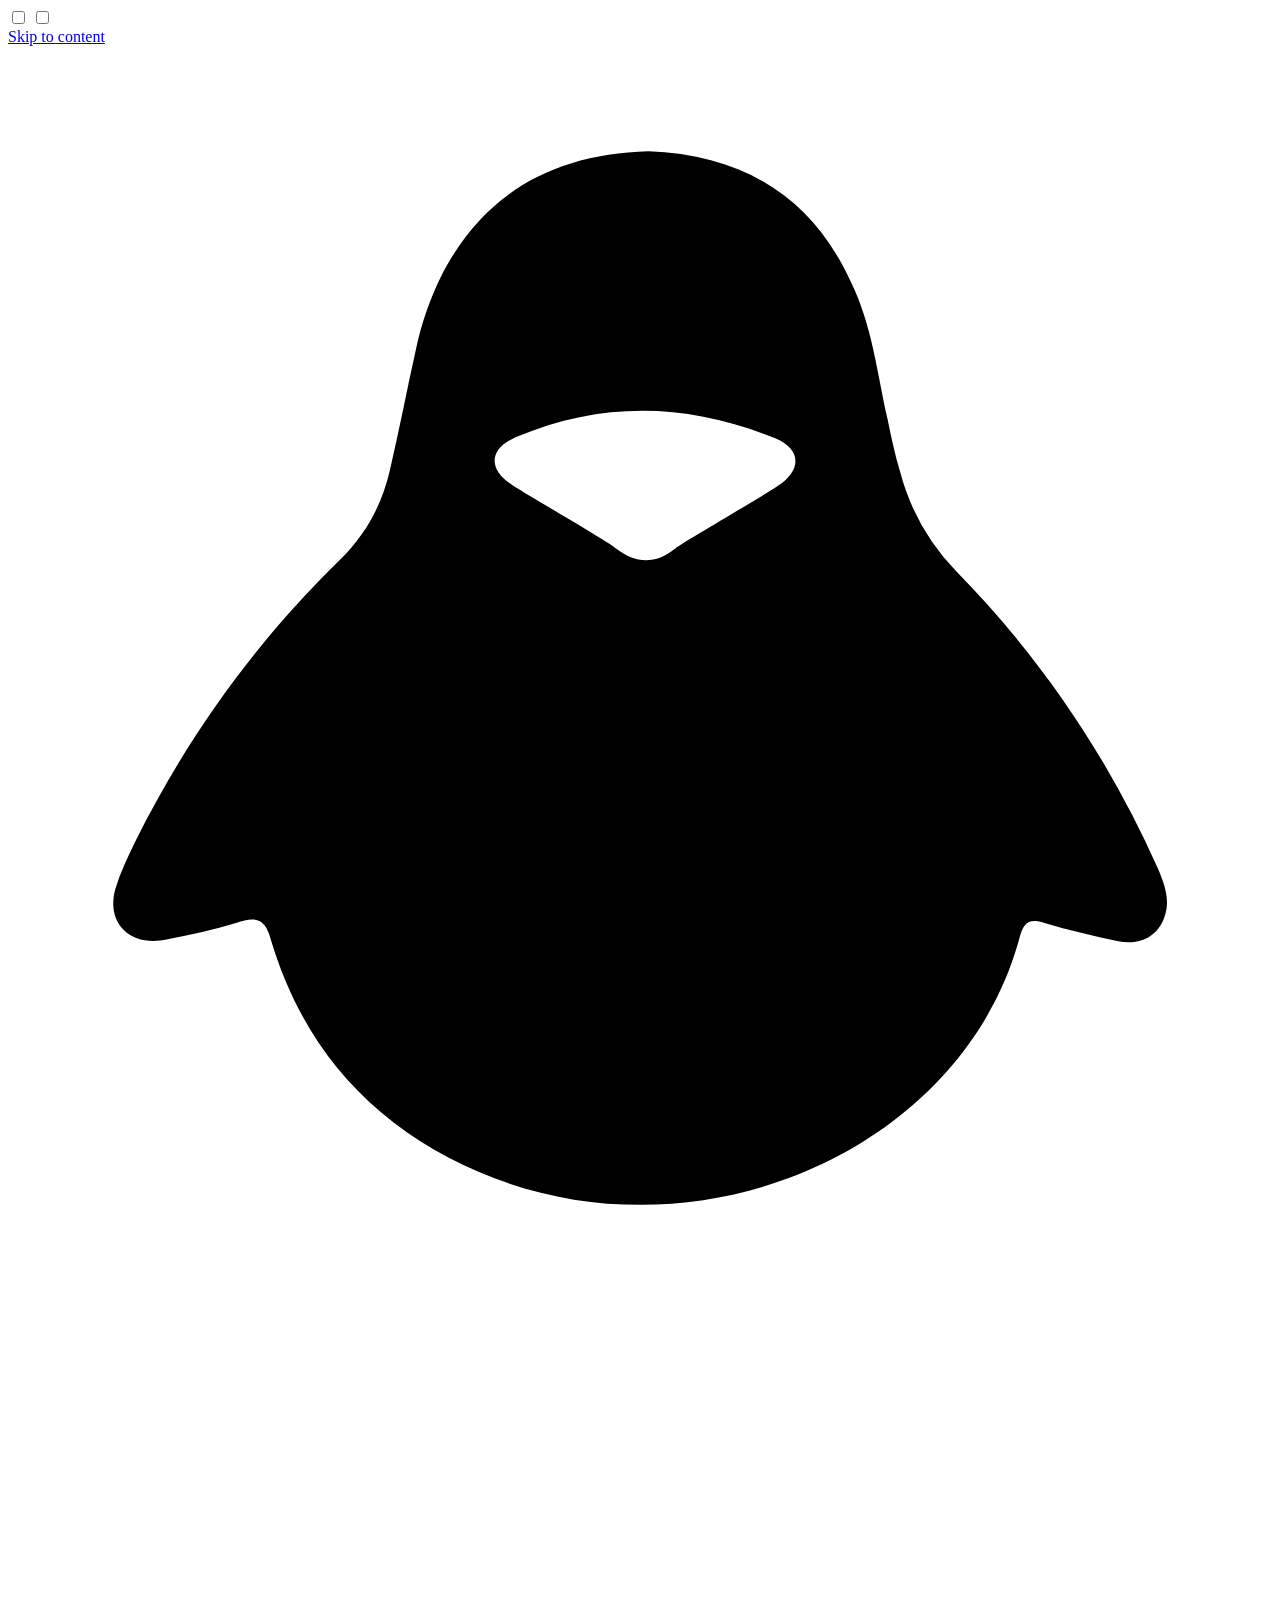
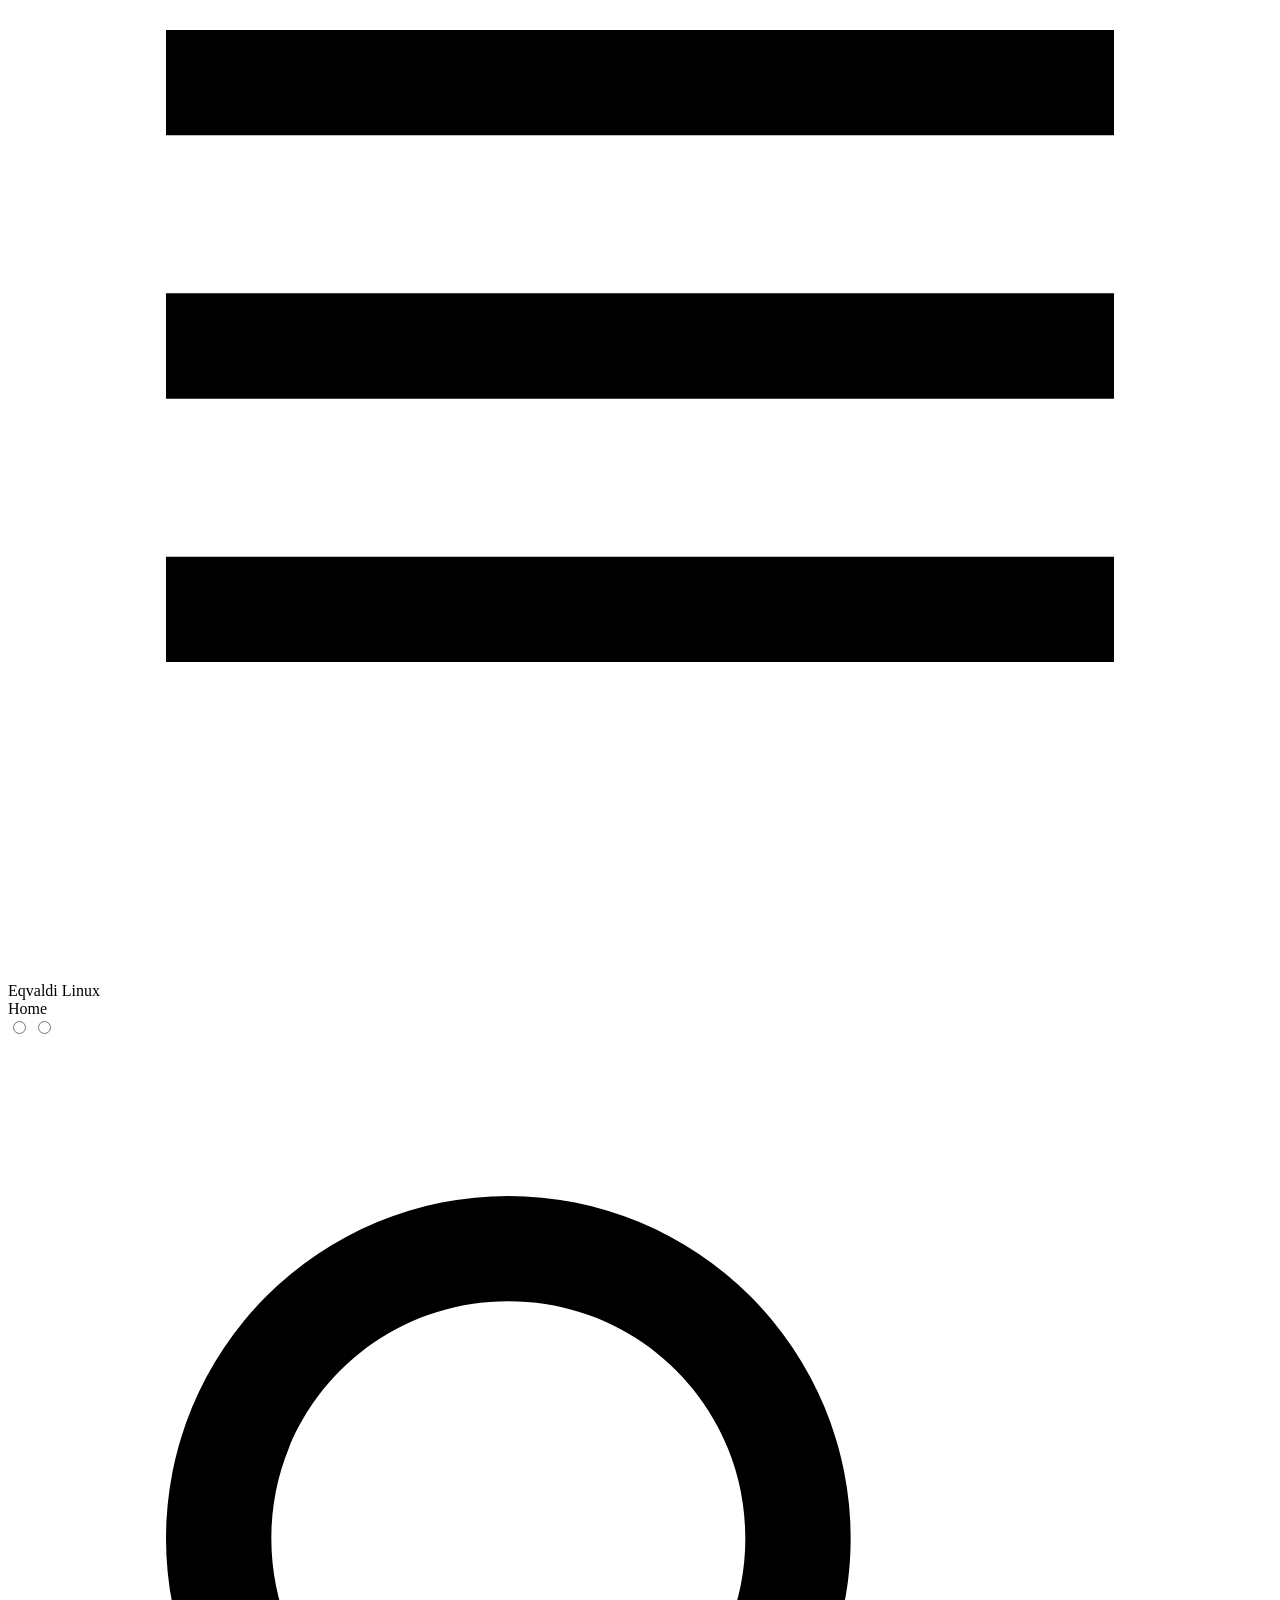
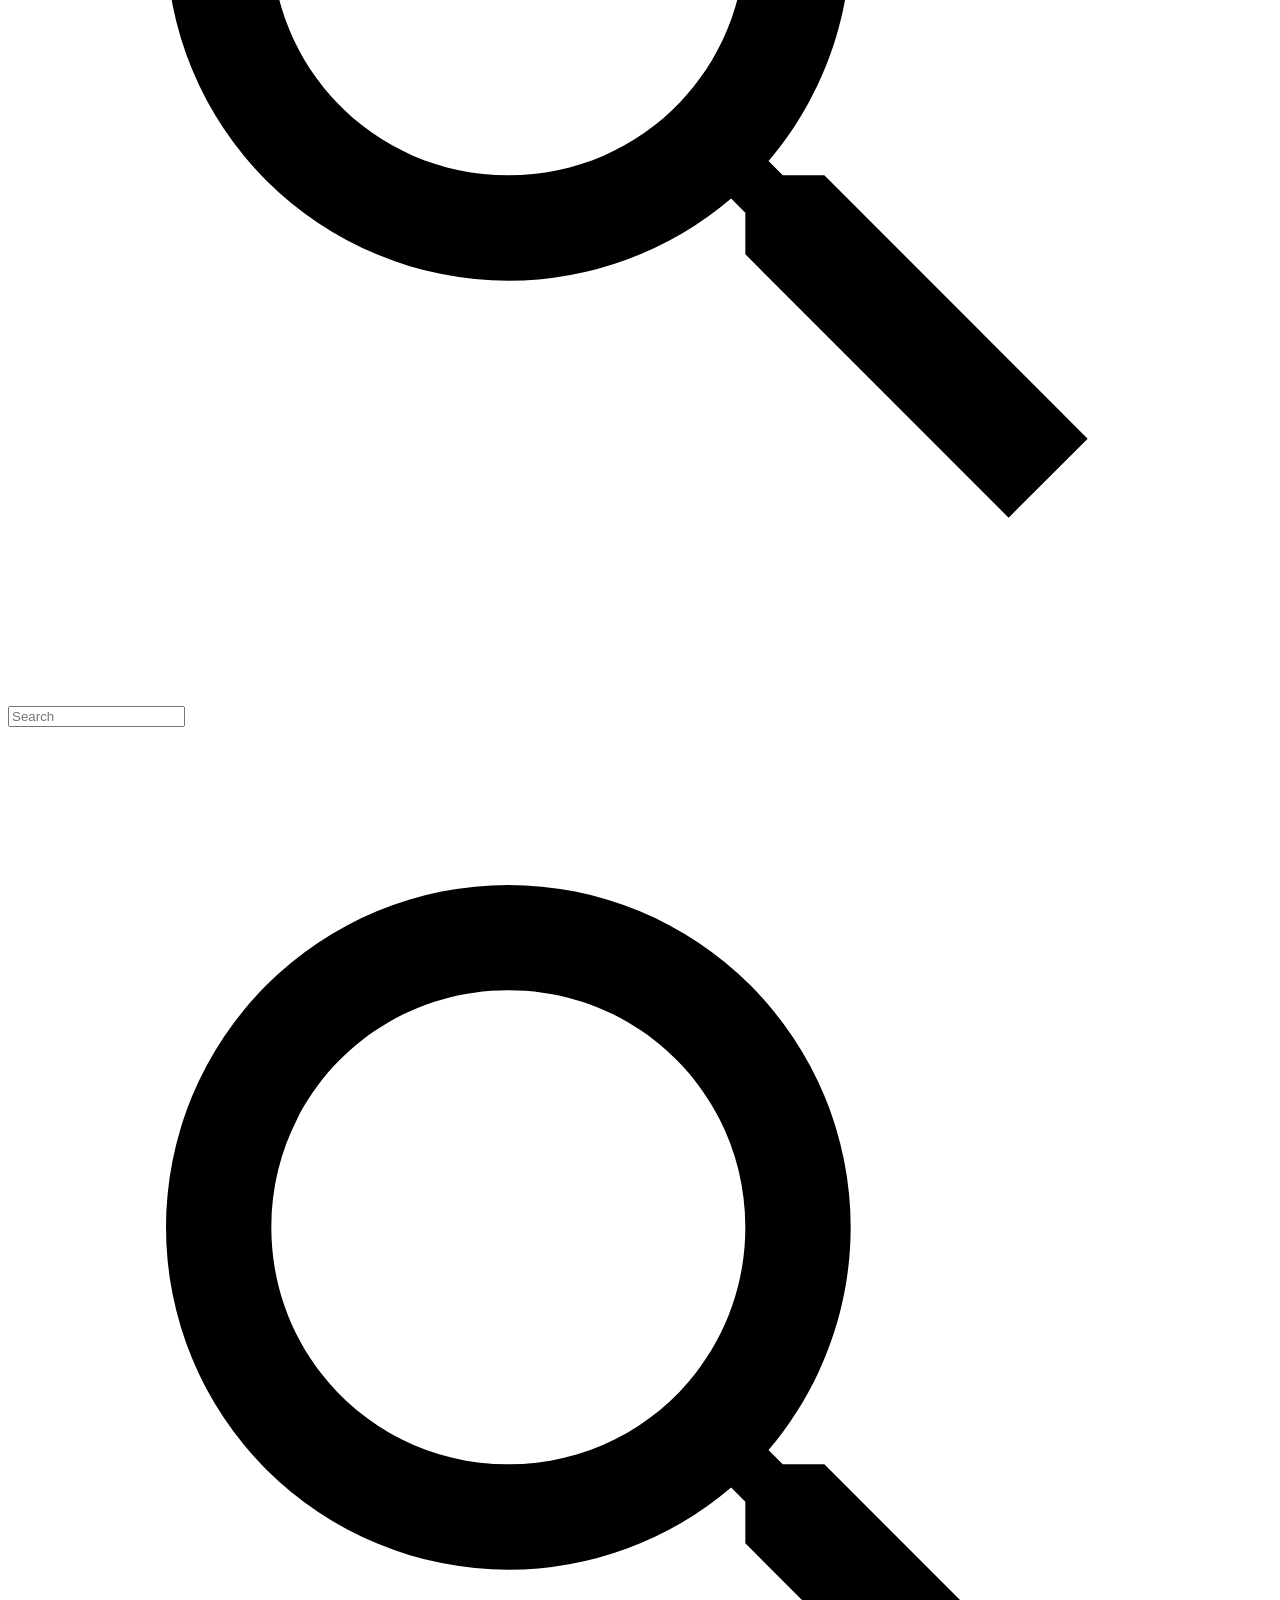
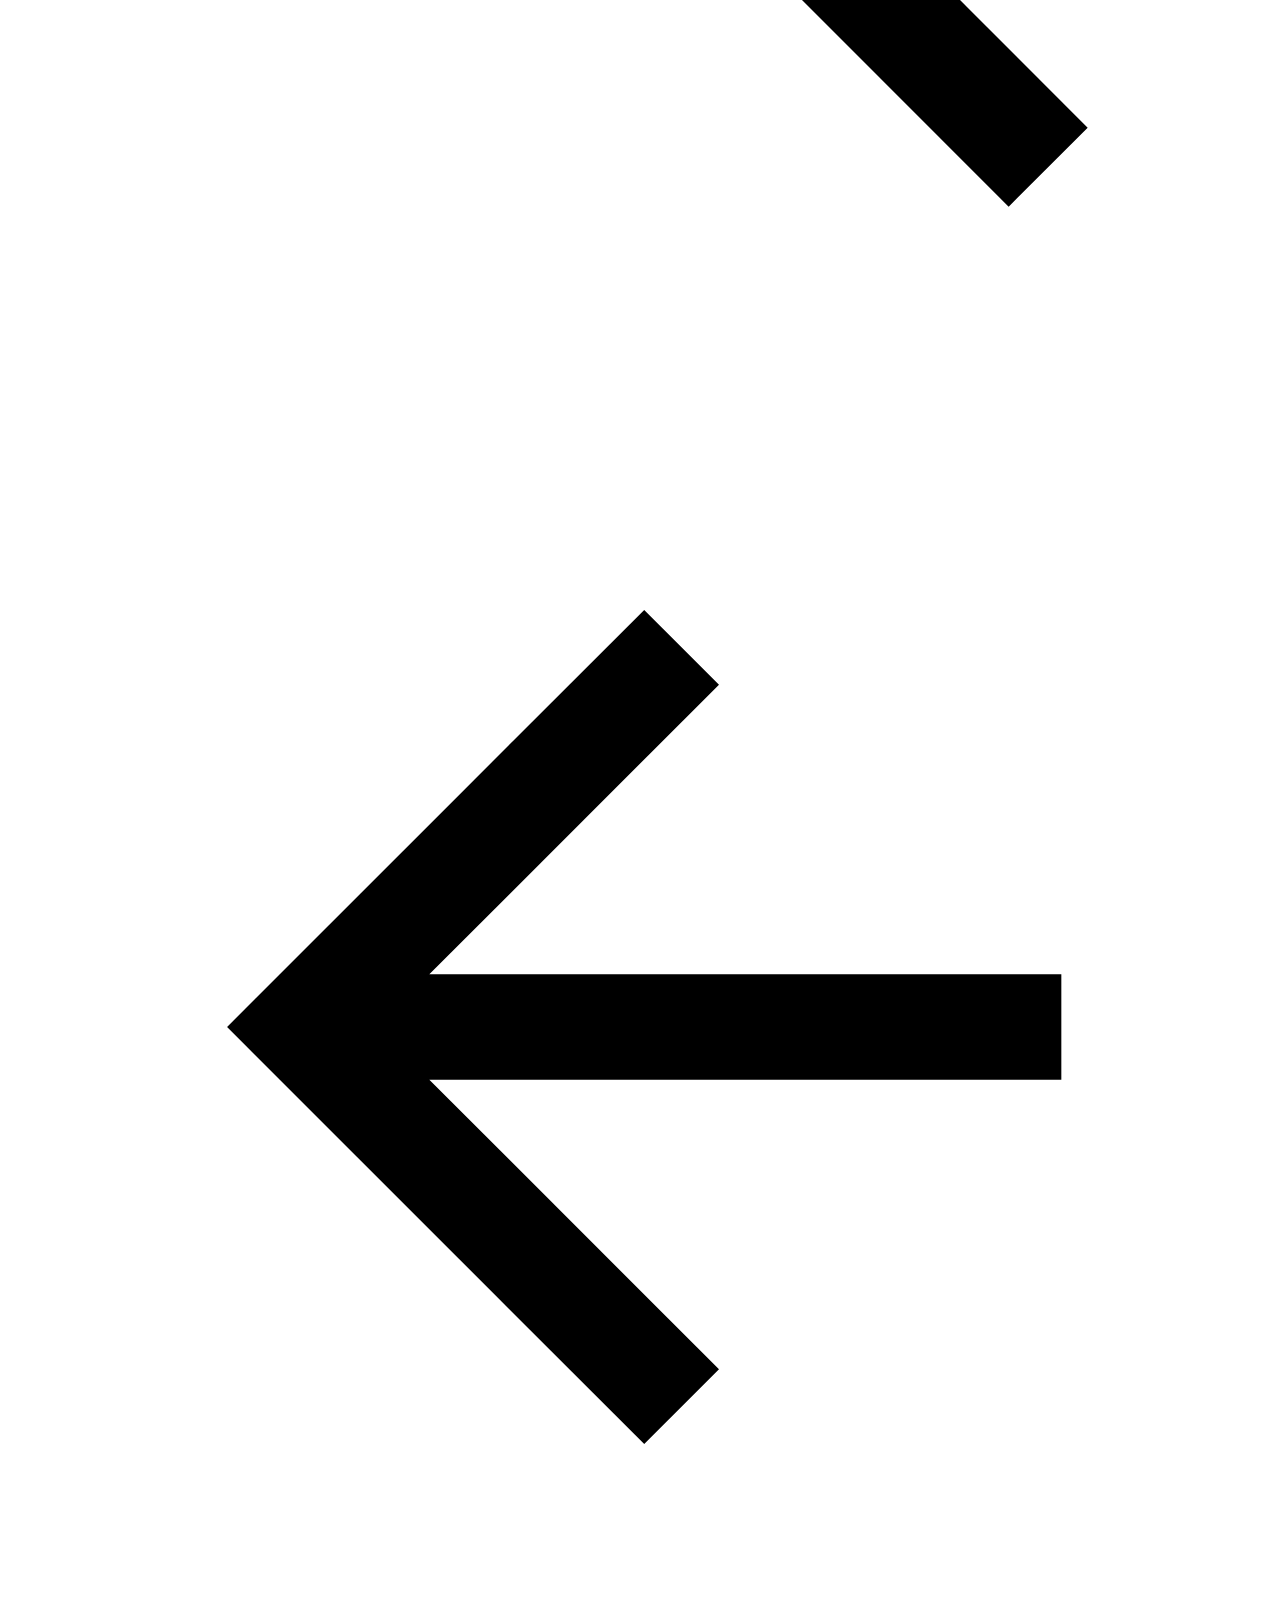
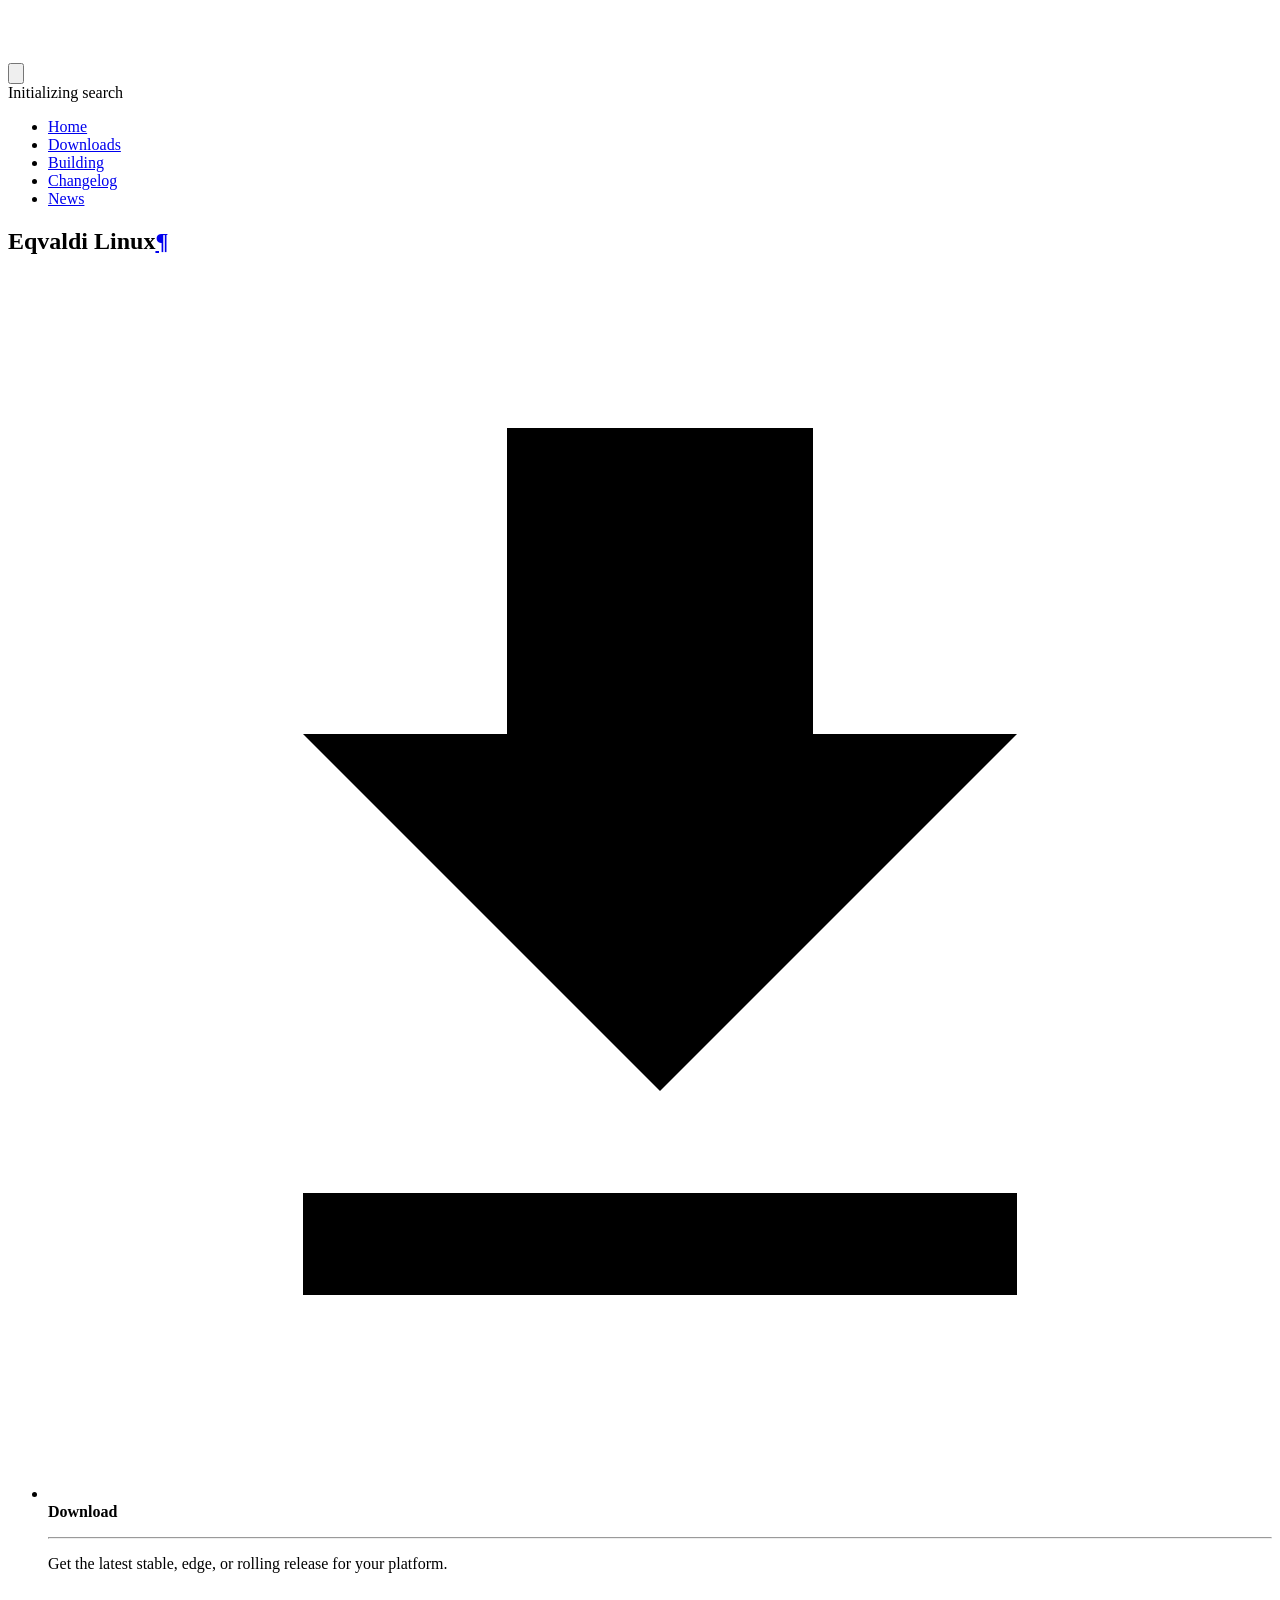
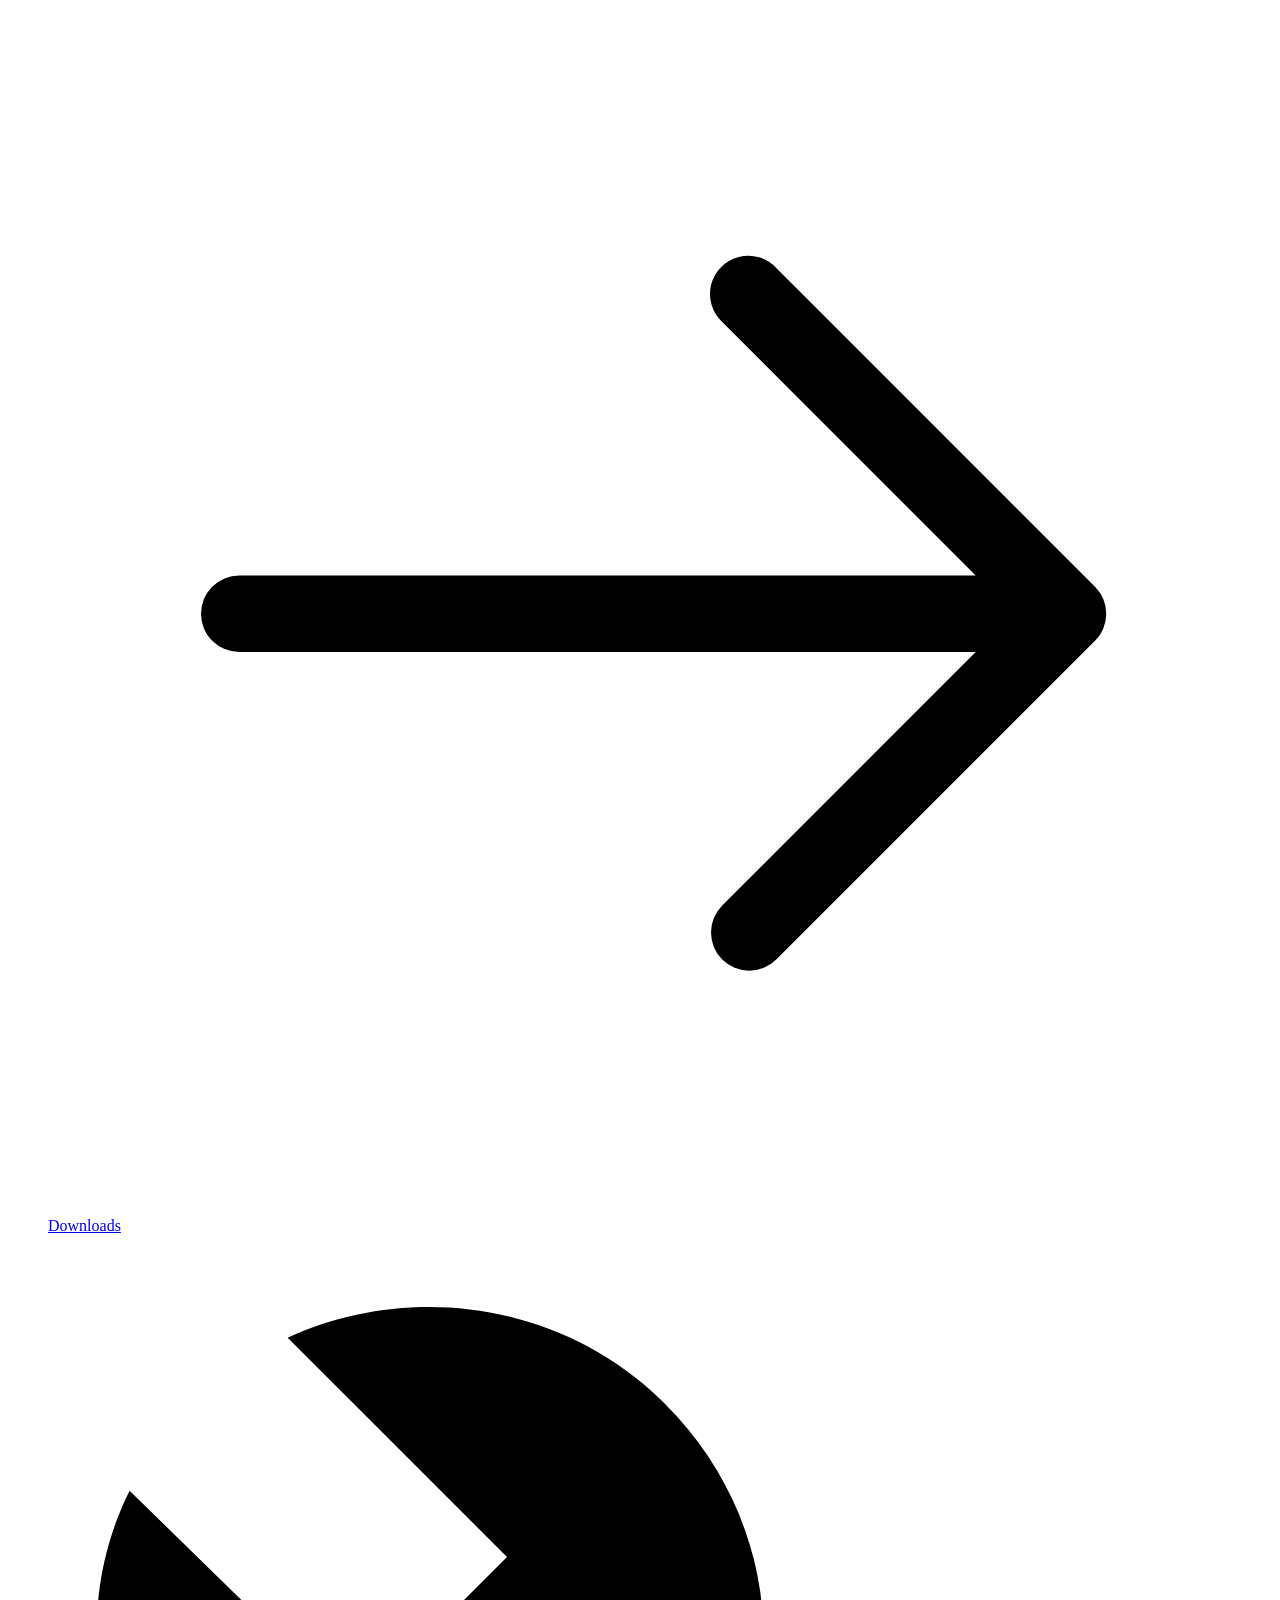
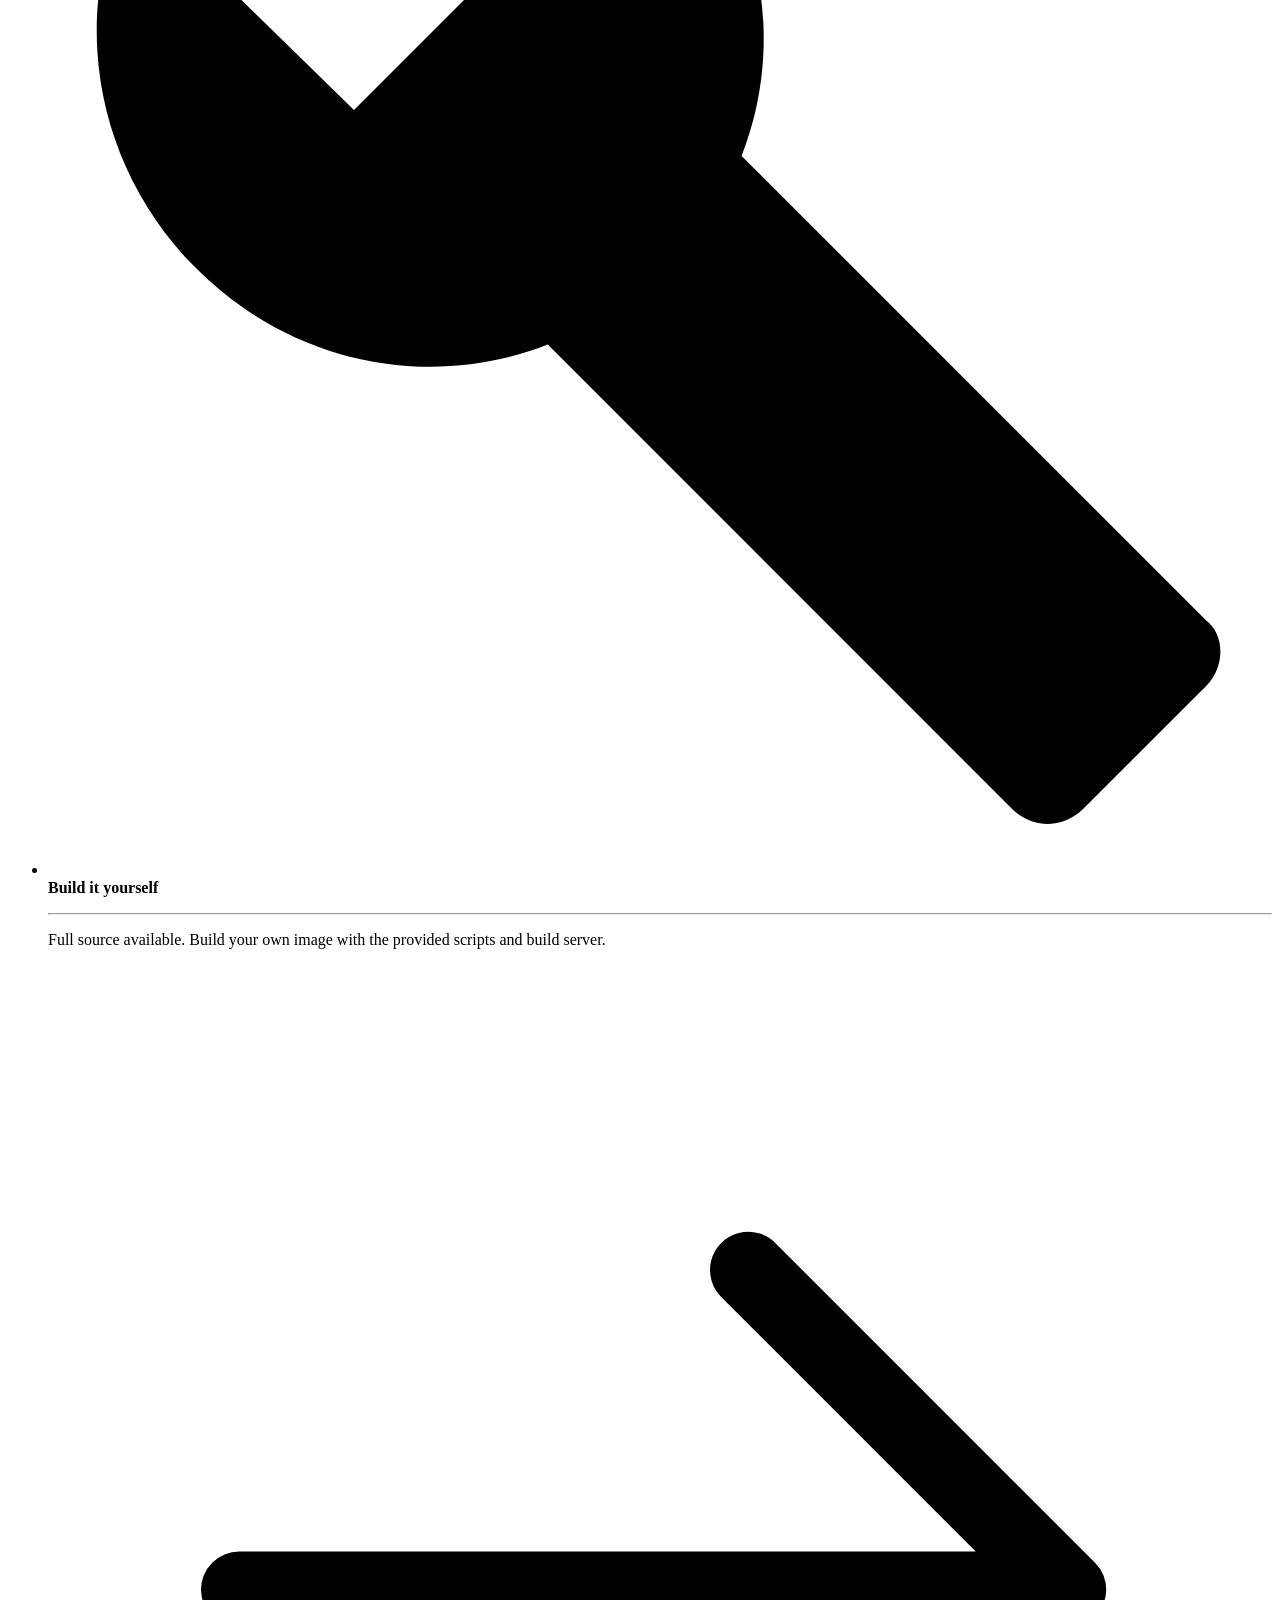
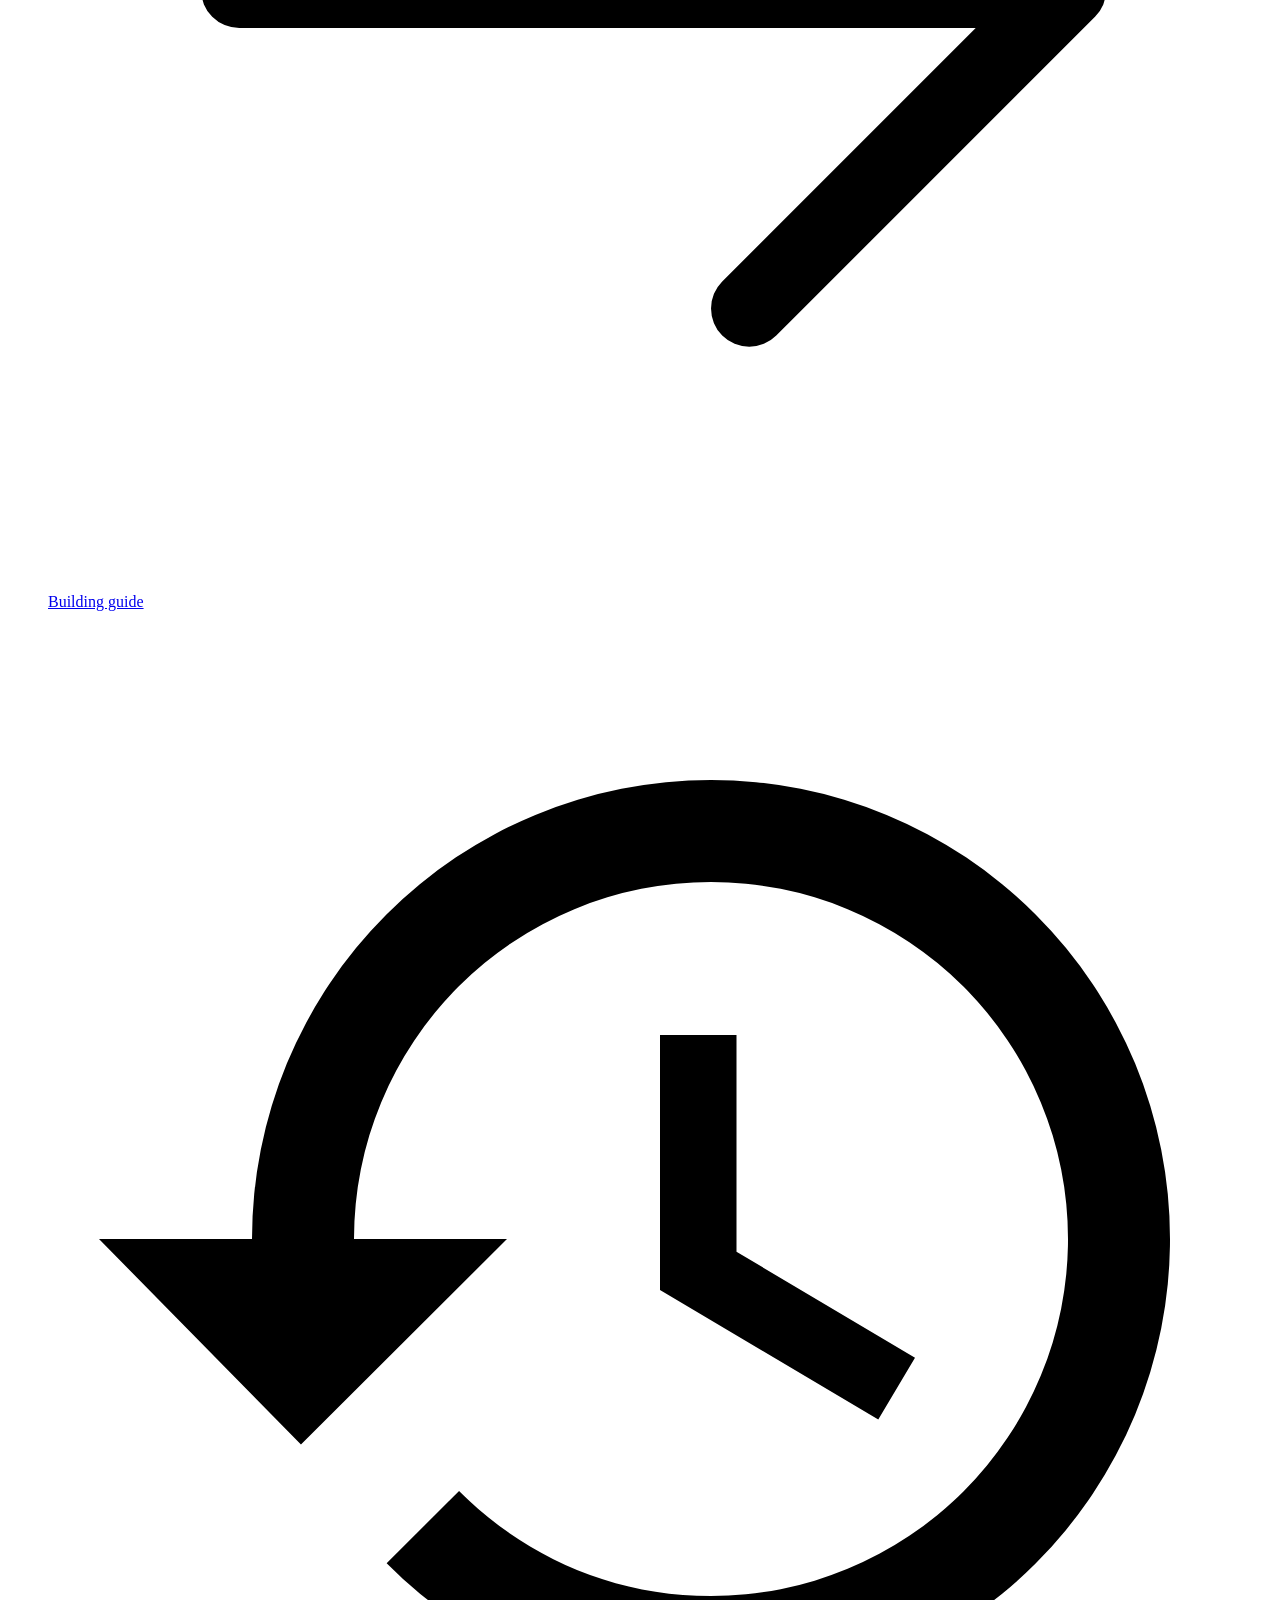
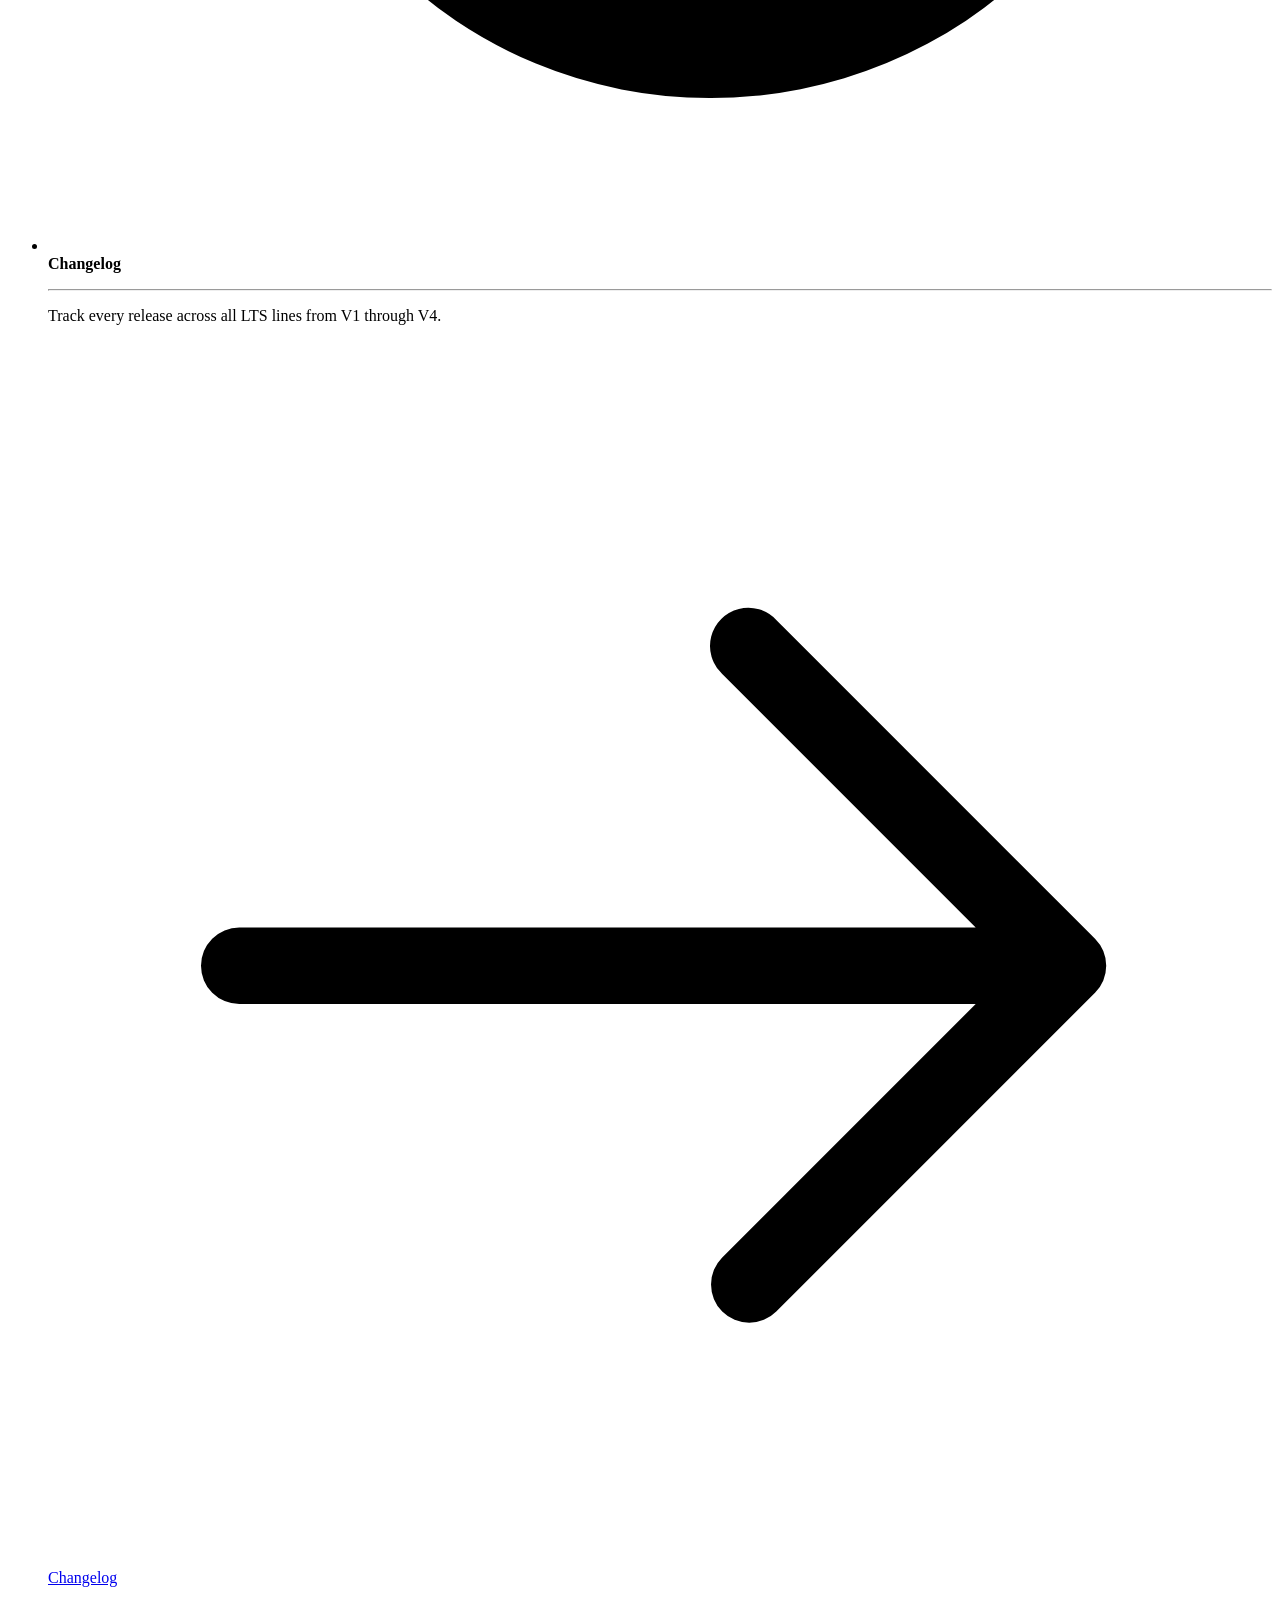
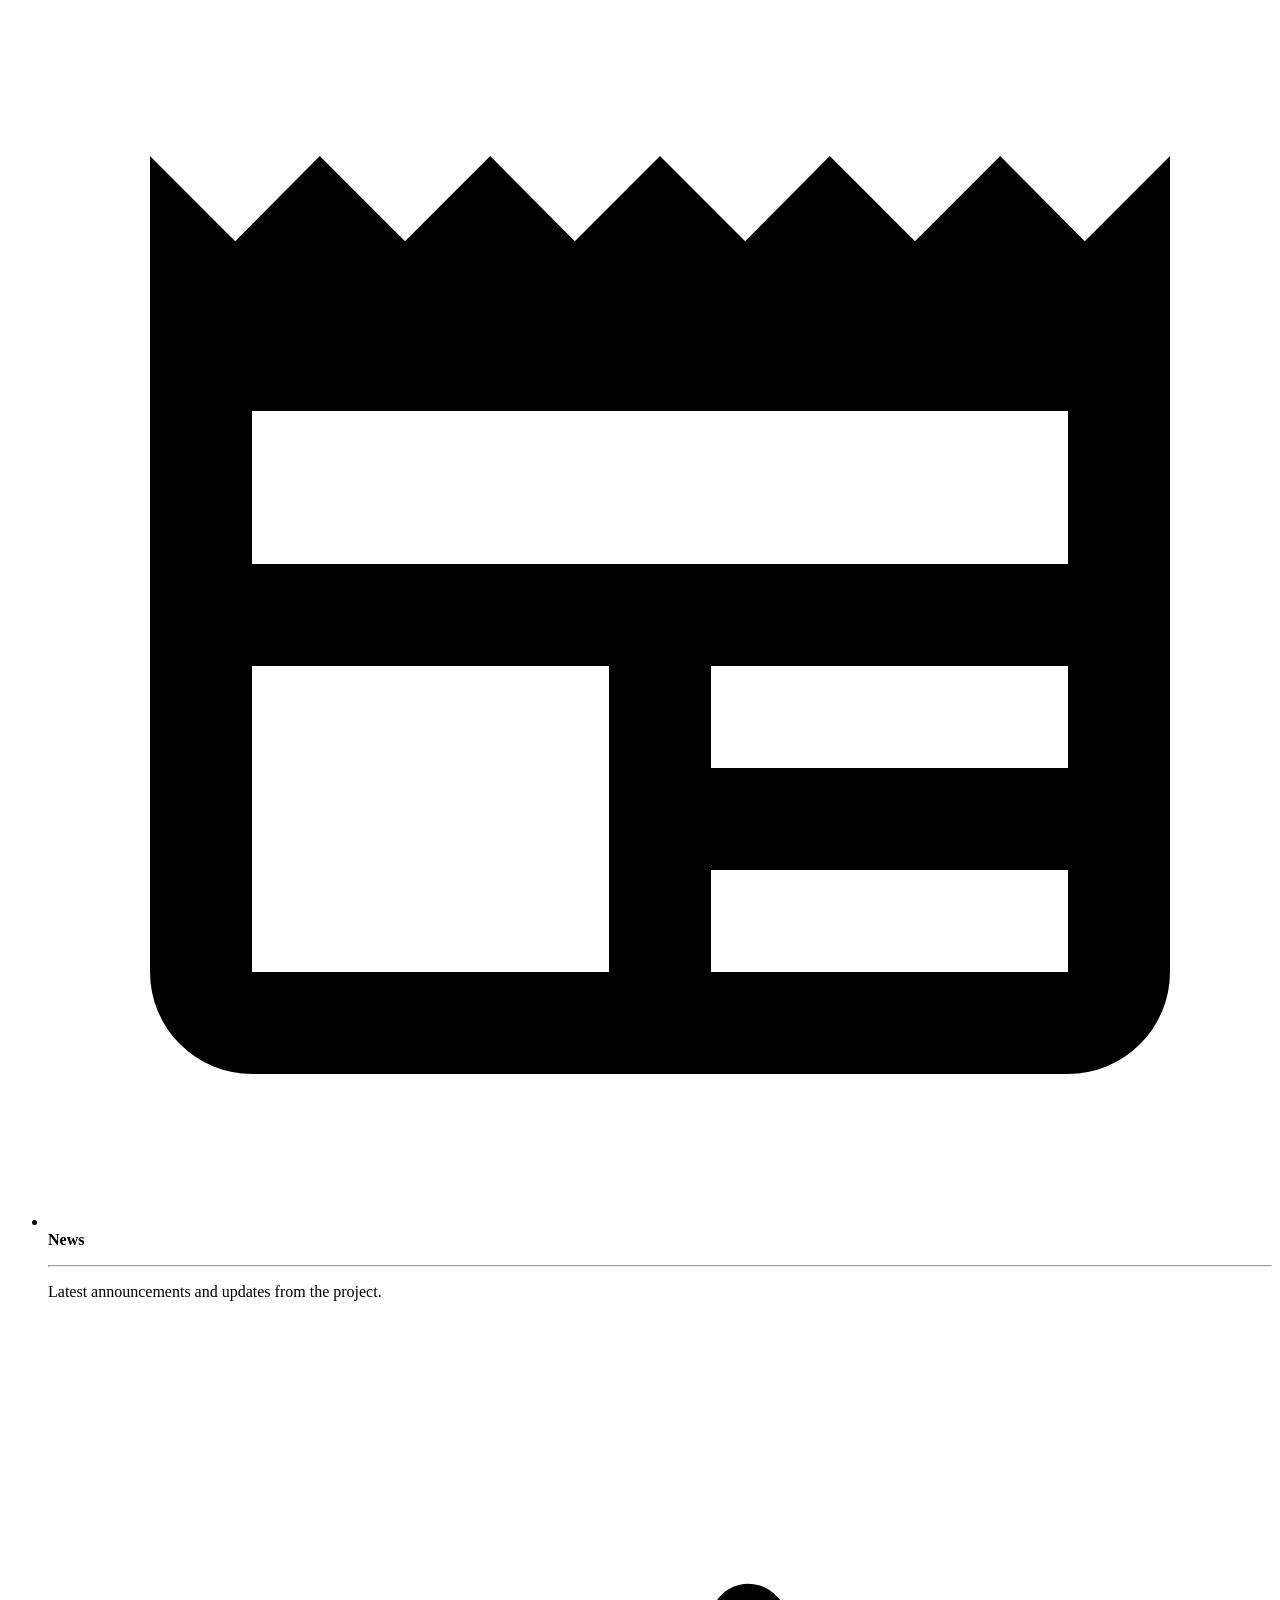
==== index.html @ 9b0e5a4a "Deployed b0c1c90 with MkDocs version: 1.6.1" ====
<!doctype html>
<html lang="en" class="no-js">
  <head>
    
      <meta charset="utf-8">
      <meta name="viewport" content="width=device-width,initial-scale=1">
      
        <meta name="description" content="A minimal, Debian-based Linux distribution built on Armbian — optimized for performance across x86 and ARM platforms.">
      
      
        <meta name="author" content="Thomas Mozdren">
      
      
        <link rel="canonical" href="https://eqvaldi.github.io/">
      
      
      
        <link rel="next" href="downloads/">
      
      
        
      
      
      <link rel="icon" href="assets/logo.jpg">
      <meta name="generator" content="mkdocs-1.6.1, mkdocs-material-9.7.6">
    
    
      
        <title>Eqvaldi Linux</title>
      
    
    
      <link rel="stylesheet" href="assets/stylesheets/main.484c7ddc.min.css">
      
        
        <link rel="stylesheet" href="assets/stylesheets/palette.ab4e12ef.min.css">
      
      


    
    
      
    
    
      
        
        
        <link rel="preconnect" href="https://fonts.gstatic.com" crossorigin>
        <link rel="stylesheet" href="https://fonts.googleapis.com/css?family=Roboto:300,300i,400,400i,700,700i%7CRoboto+Mono:400,400i,700,700i&display=fallback">
        <style>:root{--md-text-font:"Roboto";--md-code-font:"Roboto Mono"}</style>
      
    
    
      <link rel="stylesheet" href="stylesheets/colors.css">
    
      <link rel="stylesheet" href="stylesheets/extra.css">
    
    <script>__md_scope=new URL(".",location),__md_hash=e=>[...e].reduce(((e,_)=>(e<<5)-e+_.charCodeAt(0)),0),__md_get=(e,_=localStorage,t=__md_scope)=>JSON.parse(_.getItem(t.pathname+"."+e)),__md_set=(e,_,t=localStorage,a=__md_scope)=>{try{t.setItem(a.pathname+"."+e,JSON.stringify(_))}catch(e){}}</script>
    
      

    
    
  </head>
  
  
    
    
      
    
    
    
    
    <body dir="ltr" data-md-color-scheme="slate" data-md-color-primary="custom" data-md-color-accent="custom">
  
    
    <input class="md-toggle" data-md-toggle="drawer" type="checkbox" id="__drawer" autocomplete="off">
    <input class="md-toggle" data-md-toggle="search" type="checkbox" id="__search" autocomplete="off">
    <label class="md-overlay" for="__drawer"></label>
    <div data-md-component="skip">
      
        
        <a href="#eqvaldi-linux" class="md-skip">
          Skip to content
        </a>
      
    </div>
    <div data-md-component="announce">
      
    </div>
    
    
      

  

<header class="md-header md-header--shadow md-header--lifted" data-md-component="header">
  <nav class="md-header__inner md-grid" aria-label="Header">
    <a href="." title="Eqvaldi Linux" class="md-header__button md-logo" aria-label="Eqvaldi Linux" data-md-component="logo">
      
  
  <svg xmlns="http://www.w3.org/2000/svg" viewBox="0 0 24 24"><path d="M14.62 8.35c-.42.28-1.75 1.04-1.95 1.19-.39.31-.75.29-1.14-.01-.2-.16-1.53-.92-1.95-1.19-.48-.31-.45-.7.08-.92 1.64-.69 3.28-.64 4.91.03.49.21.51.6.05.9m7.22 7.28c-.93-2.09-2.2-3.99-3.84-5.66a4.3 4.3 0 0 1-1.06-1.88c-.1-.33-.17-.67-.24-1.01-.2-.88-.29-1.78-.7-2.61-.73-1.58-2-2.4-3.84-2.47-1.81.05-3.16.81-3.95 2.4-.21.43-.36.88-.46 1.34-.17.76-.32 1.55-.5 2.32-.15.65-.45 1.21-.96 1.71-1.61 1.57-2.9 3.37-3.88 5.35-.14.29-.28.58-.37.88-.19.66.29 1.12.99.96.44-.09.88-.18 1.3-.31.41-.15.57-.05.67.35.65 2.15 2.07 3.66 4.24 4.5 4.12 1.56 8.93-.66 9.97-4.58.07-.27.17-.37.47-.27.46.14.93.24 1.4.35.49.09.85-.16.92-.64.03-.26-.06-.49-.16-.73"/></svg>

    </a>
    <label class="md-header__button md-icon" for="__drawer">
      
      <svg xmlns="http://www.w3.org/2000/svg" viewBox="0 0 24 24"><path d="M3 6h18v2H3zm0 5h18v2H3zm0 5h18v2H3z"/></svg>
    </label>
    <div class="md-header__title" data-md-component="header-title">
      <div class="md-header__ellipsis">
        <div class="md-header__topic">
          <span class="md-ellipsis">
            Eqvaldi Linux
          </span>
        </div>
        <div class="md-header__topic" data-md-component="header-topic">
          <span class="md-ellipsis">
            
              Home
            
          </span>
        </div>
      </div>
    </div>
    
      
        <form class="md-header__option" data-md-component="palette">
  
    
    
    
    <input class="md-option" data-md-color-media="(prefers-color-scheme: dark)" data-md-color-scheme="slate" data-md-color-primary="custom" data-md-color-accent="custom"  aria-label="Switch to light mode"  type="radio" name="__palette" id="__palette_0">
    
      <label class="md-header__button md-icon" title="Switch to light mode" for="__palette_1" hidden>
        <svg xmlns="http://www.w3.org/2000/svg" viewBox="0 0 24 24"><path d="M12 18c-.89 0-1.74-.2-2.5-.55C11.56 16.5 13 14.42 13 12s-1.44-4.5-3.5-5.45C10.26 6.2 11.11 6 12 6a6 6 0 0 1 6 6 6 6 0 0 1-6 6m8-9.31V4h-4.69L12 .69 8.69 4H4v4.69L.69 12 4 15.31V20h4.69L12 23.31 15.31 20H20v-4.69L23.31 12z"/></svg>
      </label>
    
  
    
    
    
    <input class="md-option" data-md-color-media="(prefers-color-scheme: light)" data-md-color-scheme="default" data-md-color-primary="custom" data-md-color-accent="custom"  aria-label="Switch to dark mode"  type="radio" name="__palette" id="__palette_1">
    
      <label class="md-header__button md-icon" title="Switch to dark mode" for="__palette_0" hidden>
        <svg xmlns="http://www.w3.org/2000/svg" viewBox="0 0 24 24"><path d="M12 8a4 4 0 0 0-4 4 4 4 0 0 0 4 4 4 4 0 0 0 4-4 4 4 0 0 0-4-4m0 10a6 6 0 0 1-6-6 6 6 0 0 1 6-6 6 6 0 0 1 6 6 6 6 0 0 1-6 6m8-9.31V4h-4.69L12 .69 8.69 4H4v4.69L.69 12 4 15.31V20h4.69L12 23.31 15.31 20H20v-4.69L23.31 12z"/></svg>
      </label>
    
  
</form>
      
    
    
      <script>var palette=__md_get("__palette");if(palette&&palette.color){if("(prefers-color-scheme)"===palette.color.media){var media=matchMedia("(prefers-color-scheme: light)"),input=document.querySelector(media.matches?"[data-md-color-media='(prefers-color-scheme: light)']":"[data-md-color-media='(prefers-color-scheme: dark)']");palette.color.media=input.getAttribute("data-md-color-media"),palette.color.scheme=input.getAttribute("data-md-color-scheme"),palette.color.primary=input.getAttribute("data-md-color-primary"),palette.color.accent=input.getAttribute("data-md-color-accent")}for(var[key,value]of Object.entries(palette.color))document.body.setAttribute("data-md-color-"+key,value)}</script>
    
    
    
      
      
        <label class="md-header__button md-icon" for="__search">
          
          <svg xmlns="http://www.w3.org/2000/svg" viewBox="0 0 24 24"><path d="M9.5 3A6.5 6.5 0 0 1 16 9.5c0 1.61-.59 3.09-1.56 4.23l.27.27h.79l5 5-1.5 1.5-5-5v-.79l-.27-.27A6.52 6.52 0 0 1 9.5 16 6.5 6.5 0 0 1 3 9.5 6.5 6.5 0 0 1 9.5 3m0 2C7 5 5 7 5 9.5S7 14 9.5 14 14 12 14 9.5 12 5 9.5 5"/></svg>
        </label>
        <div class="md-search" data-md-component="search" role="dialog">
  <label class="md-search__overlay" for="__search"></label>
  <div class="md-search__inner" role="search">
    <form class="md-search__form" name="search">
      <input type="text" class="md-search__input" name="query" aria-label="Search" placeholder="Search" autocapitalize="off" autocorrect="off" autocomplete="off" spellcheck="false" data-md-component="search-query" required>
      <label class="md-search__icon md-icon" for="__search">
        
        <svg xmlns="http://www.w3.org/2000/svg" viewBox="0 0 24 24"><path d="M9.5 3A6.5 6.5 0 0 1 16 9.5c0 1.61-.59 3.09-1.56 4.23l.27.27h.79l5 5-1.5 1.5-5-5v-.79l-.27-.27A6.52 6.52 0 0 1 9.5 16 6.5 6.5 0 0 1 3 9.5 6.5 6.5 0 0 1 9.5 3m0 2C7 5 5 7 5 9.5S7 14 9.5 14 14 12 14 9.5 12 5 9.5 5"/></svg>
        
        <svg xmlns="http://www.w3.org/2000/svg" viewBox="0 0 24 24"><path d="M20 11v2H8l5.5 5.5-1.42 1.42L4.16 12l7.92-7.92L13.5 5.5 8 11z"/></svg>
      </label>
      <nav class="md-search__options" aria-label="Search">
        
        <button type="reset" class="md-search__icon md-icon" title="Clear" aria-label="Clear" tabindex="-1">
          
          <svg xmlns="http://www.w3.org/2000/svg" viewBox="0 0 24 24"><path d="M19 6.41 17.59 5 12 10.59 6.41 5 5 6.41 10.59 12 5 17.59 6.41 19 12 13.41 17.59 19 19 17.59 13.41 12z"/></svg>
        </button>
      </nav>
      
        <div class="md-search__suggest" data-md-component="search-suggest"></div>
      
    </form>
    <div class="md-search__output">
      <div class="md-search__scrollwrap" tabindex="0" data-md-scrollfix>
        <div class="md-search-result" data-md-component="search-result">
          <div class="md-search-result__meta">
            Initializing search
          </div>
          <ol class="md-search-result__list" role="presentation"></ol>
        </div>
      </div>
    </div>
  </div>
</div>
      
    
    
  </nav>
  
    
      
<nav class="md-tabs" aria-label="Tabs" data-md-component="tabs">
  <div class="md-grid">
    <ul class="md-tabs__list">
      
        
  
  
  
    
  
  
    <li class="md-tabs__item md-tabs__item--active">
      <a href="." class="md-tabs__link">
        
  
  
    
  
  Home

      </a>
    </li>
  

      
        
  
  
  
  
    <li class="md-tabs__item">
      <a href="downloads/" class="md-tabs__link">
        
  
  
    
  
  Downloads

      </a>
    </li>
  

      
        
  
  
  
  
    
    
      <li class="md-tabs__item">
        <a href="building/" class="md-tabs__link">
          
  
  
  Building

        </a>
      </li>
    
  

      
        
  
  
  
  
    <li class="md-tabs__item">
      <a href="changelog/" class="md-tabs__link">
        
  
  
    
  
  Changelog

      </a>
    </li>
  

      
        
  
  
  
  
    <li class="md-tabs__item">
      <a href="news/" class="md-tabs__link">
        
  
  
    
  
  News

      </a>
    </li>
  

      
    </ul>
  </div>
</nav>
    
  
</header>
    
    <div class="md-container" data-md-component="container">
      
      
        
      
      <main class="md-main" data-md-component="main">
        <div class="md-main__inner md-grid">
          
            
              
                
              
              <div class="md-sidebar md-sidebar--primary" data-md-component="sidebar" data-md-type="navigation" hidden>
                <div class="md-sidebar__scrollwrap">
                  <div class="md-sidebar__inner">
                    


  


<nav class="md-nav md-nav--primary md-nav--lifted" aria-label="Navigation" data-md-level="0">
  <label class="md-nav__title" for="__drawer">
    <a href="." title="Eqvaldi Linux" class="md-nav__button md-logo" aria-label="Eqvaldi Linux" data-md-component="logo">
      
  
  <svg xmlns="http://www.w3.org/2000/svg" viewBox="0 0 24 24"><path d="M14.62 8.35c-.42.28-1.75 1.04-1.95 1.19-.39.31-.75.29-1.14-.01-.2-.16-1.53-.92-1.95-1.19-.48-.31-.45-.7.08-.92 1.64-.69 3.28-.64 4.91.03.49.21.51.6.05.9m7.22 7.28c-.93-2.09-2.2-3.99-3.84-5.66a4.3 4.3 0 0 1-1.06-1.88c-.1-.33-.17-.67-.24-1.01-.2-.88-.29-1.78-.7-2.61-.73-1.58-2-2.4-3.84-2.47-1.81.05-3.16.81-3.95 2.4-.21.43-.36.88-.46 1.34-.17.76-.32 1.55-.5 2.32-.15.65-.45 1.21-.96 1.71-1.61 1.57-2.9 3.37-3.88 5.35-.14.29-.28.58-.37.88-.19.66.29 1.12.99.96.44-.09.88-.18 1.3-.31.41-.15.57-.05.67.35.65 2.15 2.07 3.66 4.24 4.5 4.12 1.56 8.93-.66 9.97-4.58.07-.27.17-.37.47-.27.46.14.93.24 1.4.35.49.09.85-.16.92-.64.03-.26-.06-.49-.16-.73"/></svg>

    </a>
    Eqvaldi Linux
  </label>
  
  <ul class="md-nav__list" data-md-scrollfix>
    
      
      
  
  
    
  
  
  
    <li class="md-nav__item md-nav__item--active">
      
      <input class="md-nav__toggle md-toggle" type="checkbox" id="__toc">
      
      
        
      
      
        <label class="md-nav__link md-nav__link--active" for="__toc">
          
  
  
  <span class="md-ellipsis">
    
  
    Home
  

    
  </span>
  
  

          <span class="md-nav__icon md-icon"></span>
        </label>
      
      <a href="." class="md-nav__link md-nav__link--active">
        
  
  
  <span class="md-ellipsis">
    
  
    Home
  

    
  </span>
  
  

      </a>
      
        

<nav class="md-nav md-nav--secondary" aria-label="Table of contents">
  
  
  
    
  
  
    <label class="md-nav__title" for="__toc">
      <span class="md-nav__icon md-icon"></span>
      Table of contents
    </label>
    <ul class="md-nav__list" data-md-component="toc" data-md-scrollfix>
      
        <li class="md-nav__item">
  <a href="#what-is-eqvaldi-linux" class="md-nav__link">
    <span class="md-ellipsis">
      
        What is Eqvaldi Linux?
      
    </span>
  </a>
  
    <nav class="md-nav" aria-label="What is Eqvaldi Linux?">
      <ul class="md-nav__list">
        
          <li class="md-nav__item">
  <a href="#key-characteristics" class="md-nav__link">
    <span class="md-ellipsis">
      
        Key characteristics
      
    </span>
  </a>
  
</li>
        
          <li class="md-nav__item">
  <a href="#release-lines" class="md-nav__link">
    <span class="md-ellipsis">
      
        Release lines
      
    </span>
  </a>
  
</li>
        
      </ul>
    </nav>
  
</li>
      
    </ul>
  
</nav>
      
    </li>
  

    
      
      
  
  
  
  
    <li class="md-nav__item">
      <a href="downloads/" class="md-nav__link">
        
  
  
  <span class="md-ellipsis">
    
  
    Downloads
  

    
  </span>
  
  

      </a>
    </li>
  

    
      
      
  
  
  
  
    
    
    
    
      
      
        
      
    
    
    <li class="md-nav__item md-nav__item--nested">
      
        
        
        <input class="md-nav__toggle md-toggle " type="checkbox" id="__nav_3" >
        
          
          <label class="md-nav__link" for="__nav_3" id="__nav_3_label" tabindex="0">
            
  
  
  <span class="md-ellipsis">
    
  
    Building
  

    
  </span>
  
  

            <span class="md-nav__icon md-icon"></span>
          </label>
        
        <nav class="md-nav" data-md-level="1" aria-labelledby="__nav_3_label" aria-expanded="false">
          <label class="md-nav__title" for="__nav_3">
            <span class="md-nav__icon md-icon"></span>
            
  
    Building
  

          </label>
          <ul class="md-nav__list" data-md-scrollfix>
            
              
                
  
  
  
  
    <li class="md-nav__item">
      <a href="building/" class="md-nav__link">
        
  
  
  <span class="md-ellipsis">
    
  
    Overview
  

    
  </span>
  
  

      </a>
    </li>
  

              
            
              
                
  
  
  
  
    <li class="md-nav__item">
      <a href="building/install-scripts/" class="md-nav__link">
        
  
  
  <span class="md-ellipsis">
    
  
    Install Scripts
  

    
  </span>
  
  

      </a>
    </li>
  

              
            
              
                
  
  
  
  
    <li class="md-nav__item">
      <a href="building/build-server/" class="md-nav__link">
        
  
  
  <span class="md-ellipsis">
    
  
    Build Server
  

    
  </span>
  
  

      </a>
    </li>
  

              
            
          </ul>
        </nav>
      
    </li>
  

    
      
      
  
  
  
  
    <li class="md-nav__item">
      <a href="changelog/" class="md-nav__link">
        
  
  
  <span class="md-ellipsis">
    
  
    Changelog
  

    
  </span>
  
  

      </a>
    </li>
  

    
      
      
  
  
  
  
    <li class="md-nav__item">
      <a href="news/" class="md-nav__link">
        
  
  
  <span class="md-ellipsis">
    
  
    News
  

    
  </span>
  
  

      </a>
    </li>
  

    
  </ul>
</nav>
                  </div>
                </div>
              </div>
            
            
              
                
              
              <div class="md-sidebar md-sidebar--secondary" data-md-component="sidebar" data-md-type="toc" hidden>
                <div class="md-sidebar__scrollwrap">
                  <div class="md-sidebar__inner">
                    

<nav class="md-nav md-nav--secondary" aria-label="Table of contents">
  
  
  
    
  
  
    <label class="md-nav__title" for="__toc">
      <span class="md-nav__icon md-icon"></span>
      Table of contents
    </label>
    <ul class="md-nav__list" data-md-component="toc" data-md-scrollfix>
      
        <li class="md-nav__item">
  <a href="#what-is-eqvaldi-linux" class="md-nav__link">
    <span class="md-ellipsis">
      
        What is Eqvaldi Linux?
      
    </span>
  </a>
  
    <nav class="md-nav" aria-label="What is Eqvaldi Linux?">
      <ul class="md-nav__list">
        
          <li class="md-nav__item">
  <a href="#key-characteristics" class="md-nav__link">
    <span class="md-ellipsis">
      
        Key characteristics
      
    </span>
  </a>
  
</li>
        
          <li class="md-nav__item">
  <a href="#release-lines" class="md-nav__link">
    <span class="md-ellipsis">
      
        Release lines
      
    </span>
  </a>
  
</li>
        
      </ul>
    </nav>
  
</li>
      
    </ul>
  
</nav>
                  </div>
                </div>
              </div>
            
          
          
            <div class="md-content" data-md-component="content">
              
              <article class="md-content__inner md-typeset">
                
                  
  




<h1 id="eqvaldi-linux">Eqvaldi Linux<a class="headerlink" href="#eqvaldi-linux" title="Permanent link">&para;</a></h1>
<div class="grid cards">
<ul>
<li>
<p><span class="twemoji lg middle"><svg xmlns="http://www.w3.org/2000/svg" viewBox="0 0 24 24"><path d="M5 20h14v-2H5m14-9h-4V3H9v6H5l7 7z"/></svg></span> <strong>Download</strong></p>
<hr />
<p>Get the latest stable, edge, or rolling release for your platform.</p>
<p><a href="downloads/"><span class="twemoji"><svg xmlns="http://www.w3.org/2000/svg" viewBox="0 0 24 24"><path d="M13.22 19.03a.75.75 0 0 1 0-1.06L18.19 13H3.75a.75.75 0 0 1 0-1.5h14.44l-4.97-4.97a.749.749 0 0 1 .326-1.275.75.75 0 0 1 .734.215l6.25 6.25a.75.75 0 0 1 0 1.06l-6.25 6.25a.75.75 0 0 1-1.06 0"/></svg></span> Downloads</a></p>
</li>
<li>
<p><span class="twemoji lg middle"><svg xmlns="http://www.w3.org/2000/svg" viewBox="0 0 24 24"><path d="m22.7 19-9.1-9.1c.9-2.3.4-5-1.5-6.9-2-2-5-2.4-7.4-1.3L9 6 6 9 1.6 4.7C.4 7.1.9 10.1 2.9 12.1c1.9 1.9 4.6 2.4 6.9 1.5l9.1 9.1c.4.4 1 .4 1.4 0l2.3-2.3c.5-.4.5-1.1.1-1.4"/></svg></span> <strong>Build it yourself</strong></p>
<hr />
<p>Full source available. Build your own image with the provided scripts and build server.</p>
<p><a href="building/"><span class="twemoji"><svg xmlns="http://www.w3.org/2000/svg" viewBox="0 0 24 24"><path d="M13.22 19.03a.75.75 0 0 1 0-1.06L18.19 13H3.75a.75.75 0 0 1 0-1.5h14.44l-4.97-4.97a.749.749 0 0 1 .326-1.275.75.75 0 0 1 .734.215l6.25 6.25a.75.75 0 0 1 0 1.06l-6.25 6.25a.75.75 0 0 1-1.06 0"/></svg></span> Building guide</a></p>
</li>
<li>
<p><span class="twemoji lg middle"><svg xmlns="http://www.w3.org/2000/svg" viewBox="0 0 24 24"><path d="M13.5 8H12v5l4.28 2.54.72-1.21-3.5-2.08zM13 3a9 9 0 0 0-9 9H1l3.96 4.03L9 12H6a7 7 0 0 1 7-7 7 7 0 0 1 7 7 7 7 0 0 1-7 7c-1.93 0-3.68-.79-4.94-2.06l-1.42 1.42A8.9 8.9 0 0 0 13 21a9 9 0 0 0 9-9 9 9 0 0 0-9-9"/></svg></span> <strong>Changelog</strong></p>
<hr />
<p>Track every release across all LTS lines from V1 through V4.</p>
<p><a href="changelog/"><span class="twemoji"><svg xmlns="http://www.w3.org/2000/svg" viewBox="0 0 24 24"><path d="M13.22 19.03a.75.75 0 0 1 0-1.06L18.19 13H3.75a.75.75 0 0 1 0-1.5h14.44l-4.97-4.97a.749.749 0 0 1 .326-1.275.75.75 0 0 1 .734.215l6.25 6.25a.75.75 0 0 1 0 1.06l-6.25 6.25a.75.75 0 0 1-1.06 0"/></svg></span> Changelog</a></p>
</li>
<li>
<p><span class="twemoji lg middle"><svg xmlns="http://www.w3.org/2000/svg" viewBox="0 0 24 24"><path d="M20 11H4V8h16m0 7h-7v-2h7m0 6h-7v-2h7m-9 2H4v-6h7m9.33-8.33L18.67 3 17 4.67 15.33 3l-1.66 1.67L12 3l-1.67 1.67L8.67 3 7 4.67 5.33 3 3.67 4.67 2 3v16a2 2 0 0 0 2 2h16a2 2 0 0 0 2-2V3z"/></svg></span> <strong>News</strong></p>
<hr />
<p>Latest announcements and updates from the project.</p>
<p><a href="news/"><span class="twemoji"><svg xmlns="http://www.w3.org/2000/svg" viewBox="0 0 24 24"><path d="M13.22 19.03a.75.75 0 0 1 0-1.06L18.19 13H3.75a.75.75 0 0 1 0-1.5h14.44l-4.97-4.97a.749.749 0 0 1 .326-1.275.75.75 0 0 1 .734.215l6.25 6.25a.75.75 0 0 1 0 1.06l-6.25 6.25a.75.75 0 0 1-1.06 0"/></svg></span> News</a></p>
</li>
</ul>
</div>
<hr />
<h2 id="what-is-eqvaldi-linux">What is Eqvaldi Linux?<a class="headerlink" href="#what-is-eqvaldi-linux" title="Permanent link">&para;</a></h2>
<p>Eqvaldi is a minimal, customized Linux distribution based on <strong>Debian</strong> and <strong>Armbian</strong>, targeting both <strong>x86</strong> and <strong>ARM</strong> single-board computers. It ships a carefully selected package set to stay lean while still being usable out of the box.</p>
<h3 id="key-characteristics">Key characteristics<a class="headerlink" href="#key-characteristics" title="Permanent link">&para;</a></h3>
<table>
<thead>
<tr>
<th>Feature</th>
<th>Details</th>
</tr>
</thead>
<tbody>
<tr>
<td>Base</td>
<td>Debian (Bookworm / Bullseye) + Armbian</td>
</tr>
<tr>
<td>Desktops</td>
<td>Cinnamon, MATE</td>
</tr>
<tr>
<td>Architectures</td>
<td>x86_64, ARM (various SBCs)</td>
</tr>
<tr>
<td>Release lines</td>
<td>V2-LTS · V3-LTS · V4-dev</td>
</tr>
<tr>
<td>Kernel</td>
<td>LTS + Edge options</td>
</tr>
</tbody>
</table>
<h3 id="release-lines">Release lines<a class="headerlink" href="#release-lines" title="Permanent link">&para;</a></h3>
<div class="tabbed-set tabbed-alternate" data-tabs="1:4"><input checked="checked" id="__tabbed_1_1" name="__tabbed_1" type="radio" /><input id="__tabbed_1_2" name="__tabbed_1" type="radio" /><input id="__tabbed_1_3" name="__tabbed_1" type="radio" /><input id="__tabbed_1_4" name="__tabbed_1" type="radio" /><div class="tabbed-labels"><label for="__tabbed_1_1">V4-dev</label><label for="__tabbed_1_2">V3-LTS</label><label for="__tabbed_1_3">V2-LTS</label><label for="__tabbed_1_4">V1-LTS (EOL)</label></div>
<div class="tabbed-content">
<div class="tabbed-block">
<p>Latest development builds targeting <strong>Debian 13 (Trixie)</strong> and <strong>Armbian 24.8</strong>.
Rolling updates, not production-ready.</p>
</div>
<div class="tabbed-block">
<p>Stable long-term support on <strong>Debian 12 (Bookworm)</strong>.
Recommended for most users.</p>
</div>
<div class="tabbed-block">
<p>Previous long-term support on <strong>Debian 11 (Bullseye)</strong>.
Maintenance-only.</p>
</div>
<div class="tabbed-block">
<p>End-of-life. No longer receives updates.</p>
</div>
</div>
</div>
<hr />
<p><a class="md-button md-button--primary" href="downloads/">Download V3-LTS</a>
<a class="md-button" href="https://github.com/Eqvaldi/build">View Source <span class="twemoji"><svg xmlns="http://www.w3.org/2000/svg" viewBox="0 0 24 24"><path d="M12 2A10 10 0 0 0 2 12c0 4.42 2.87 8.17 6.84 9.5.5.08.66-.23.66-.5v-1.69c-2.77.6-3.36-1.34-3.36-1.34-.46-1.16-1.11-1.47-1.11-1.47-.91-.62.07-.6.07-.6 1 .07 1.53 1.03 1.53 1.03.87 1.52 2.34 1.07 2.91.83.09-.65.35-1.09.63-1.34-2.22-.25-4.55-1.11-4.55-4.92 0-1.11.38-2 1.03-2.71-.1-.25-.45-1.29.1-2.64 0 0 .84-.27 2.75 1.02.79-.22 1.65-.33 2.5-.33s1.71.11 2.5.33c1.91-1.29 2.75-1.02 2.75-1.02.55 1.35.2 2.39.1 2.64.65.71 1.03 1.6 1.03 2.71 0 3.82-2.34 4.66-4.57 4.91.36.31.69.92.69 1.85V21c0 .27.16.59.67.5C19.14 20.16 22 16.42 22 12A10 10 0 0 0 12 2"/></svg></span></a></p>







  
  




  



                
              </article>
            </div>
          
          
  <script>var tabs=__md_get("__tabs");if(Array.isArray(tabs))e:for(var set of document.querySelectorAll(".tabbed-set")){var labels=set.querySelector(".tabbed-labels");for(var tab of tabs)for(var label of labels.getElementsByTagName("label"))if(label.innerText.trim()===tab){var input=document.getElementById(label.htmlFor);input.checked=!0;continue e}}</script>

<script>var target=document.getElementById(location.hash.slice(1));target&&target.name&&(target.checked=target.name.startsWith("__tabbed_"))</script>
        </div>
        
          <button type="button" class="md-top md-icon" data-md-component="top" hidden>
  
  <svg xmlns="http://www.w3.org/2000/svg" viewBox="0 0 24 24"><path d="M13 20h-2V8l-5.5 5.5-1.42-1.42L12 4.16l7.92 7.92-1.42 1.42L13 8z"/></svg>
  Back to top
</button>
        
      </main>
      
        <footer class="md-footer">
  
  <div class="md-footer-meta md-typeset">
    <div class="md-footer-meta__inner md-grid">
      <div class="md-copyright">
  
    <div class="md-copyright__highlight">
      Copyright &copy; 2026 Thomas Mozdren and Eqvaldi
    </div>
  
  
</div>
      
        
<div class="md-social">
  
    
    
    
    
    <a href="https://github.com/Eqvaldi" target="_blank" rel="noopener" title="Eqvaldi on GitHub" class="md-social__link">
      <svg xmlns="http://www.w3.org/2000/svg" viewBox="0 0 512 512"><!--! Font Awesome Free 7.1.0 by @fontawesome - https://fontawesome.com License - https://fontawesome.com/license/free (Icons: CC BY 4.0, Fonts: SIL OFL 1.1, Code: MIT License) Copyright 2025 Fonticons, Inc.--><path d="M173.9 397.4c0 2-2.3 3.6-5.2 3.6-3.3.3-5.6-1.3-5.6-3.6 0-2 2.3-3.6 5.2-3.6 3-.3 5.6 1.3 5.6 3.6m-31.1-4.5c-.7 2 1.3 4.3 4.3 4.9 2.6 1 5.6 0 6.2-2s-1.3-4.3-4.3-5.2c-2.6-.7-5.5.3-6.2 2.3m44.2-1.7c-2.9.7-4.9 2.6-4.6 4.9.3 2 2.9 3.3 5.9 2.6 2.9-.7 4.9-2.6 4.6-4.6-.3-1.9-3-3.2-5.9-2.9M252.8 8C114.1 8 8 113.3 8 252c0 110.9 69.8 205.8 169.5 239.2 12.8 2.3 17.3-5.6 17.3-12.1 0-6.2-.3-40.4-.3-61.4 0 0-70 15-84.7-29.8 0 0-11.4-29.1-27.8-36.6 0 0-22.9-15.7 1.6-15.4 0 0 24.9 2 38.6 25.8 21.9 38.6 58.6 27.5 72.9 20.9 2.3-16 8.8-27.1 16-33.7-55.9-6.2-112.3-14.3-112.3-110.5 0-27.5 7.6-41.3 23.6-58.9-2.6-6.5-11.1-33.3 2.6-67.9 20.9-6.5 69 27 69 27 20-5.6 41.5-8.5 62.8-8.5s42.8 2.9 62.8 8.5c0 0 48.1-33.6 69-27 13.7 34.7 5.2 61.4 2.6 67.9 16 17.7 25.8 31.5 25.8 58.9 0 96.5-58.9 104.2-114.8 110.5 9.2 7.9 17 22.9 17 46.4 0 33.7-.3 75.4-.3 83.6 0 6.5 4.6 14.4 17.3 12.1C436.2 457.8 504 362.9 504 252 504 113.3 391.5 8 252.8 8M105.2 352.9c-1.3 1-1 3.3.7 5.2 1.6 1.6 3.9 2.3 5.2 1 1.3-1 1-3.3-.7-5.2-1.6-1.6-3.9-2.3-5.2-1m-10.8-8.1c-.7 1.3.3 2.9 2.3 3.9 1.6 1 3.6.7 4.3-.7.7-1.3-.3-2.9-2.3-3.9-2-.6-3.6-.3-4.3.7m32.4 35.6c-1.6 1.3-1 4.3 1.3 6.2 2.3 2.3 5.2 2.6 6.5 1 1.3-1.3.7-4.3-1.3-6.2-2.2-2.3-5.2-2.6-6.5-1m-11.4-14.7c-1.6 1-1.6 3.6 0 5.9s4.3 3.3 5.6 2.3c1.6-1.3 1.6-3.9 0-6.2-1.4-2.3-4-3.3-5.6-2"/></svg>
    </a>
  
</div>
      
    </div>
  </div>
</footer>
      
    </div>
    <div class="md-dialog" data-md-component="dialog">
      <div class="md-dialog__inner md-typeset"></div>
    </div>
    
    
    
      
      
      <script id="__config" type="application/json">{"annotate": null, "base": ".", "features": ["navigation.tabs", "navigation.tabs.sticky", "navigation.instant", "navigation.top", "navigation.sections", "search.suggest", "search.highlight", "content.code.copy", "content.tabs.link"], "search": "assets/javascripts/workers/search.2c215733.min.js", "tags": null, "translations": {"clipboard.copied": "Copied to clipboard", "clipboard.copy": "Copy to clipboard", "search.result.more.one": "1 more on this page", "search.result.more.other": "# more on this page", "search.result.none": "No matching documents", "search.result.one": "1 matching document", "search.result.other": "# matching documents", "search.result.placeholder": "Type to start searching", "search.result.term.missing": "Missing", "select.version": "Select version"}, "version": null}</script>
    
    
      <script src="assets/javascripts/bundle.79ae519e.min.js"></script>
      
    
  </body>
</html>
---- assets/stylesheets/main.484c7ddc.min.css ----
@charset "UTF-8";html{-webkit-text-size-adjust:none;-moz-text-size-adjust:none;text-size-adjust:none;box-sizing:border-box}*,:after,:before{box-sizing:inherit}@media (prefers-reduced-motion){*,:after,:before{transition:none!important}}body{margin:0}a,button,input,label{-webkit-tap-highlight-color:transparent}a{color:inherit;text-decoration:none}hr{border:0;box-sizing:initial;display:block;height:.05rem;overflow:visible;padding:0}small{font-size:80%}sub,sup{line-height:1em}img{border-style:none}table{border-collapse:initial;border-spacing:0}td,th{font-weight:400;vertical-align:top}button{background:#0000;border:0;font-family:inherit;font-size:inherit;margin:0;padding:0}input{border:0;outline:none}:root{--md-primary-fg-color:#4051b5;--md-primary-fg-color--light:#5d6cc0;--md-primary-fg-color--dark:#303fa1;--md-primary-bg-color:#fff;--md-primary-bg-color--light:#ffffffb3;--md-accent-fg-color:#526cfe;--md-accent-fg-color--transparent:#526cfe1a;--md-accent-bg-color:#fff;--md-accent-bg-color--light:#ffffffb3}[data-md-color-scheme=default]{color-scheme:light}[data-md-color-scheme=default] img[src$="#gh-dark-mode-only"],[data-md-color-scheme=default] img[src$="#only-dark"]{display:none}:root,[data-md-color-scheme=default]{--md-hue:225deg;--md-default-fg-color:#000000de;--md-default-fg-color--light:#0000008a;--md-default-fg-color--lighter:#00000052;--md-default-fg-color--lightest:#00000012;--md-default-bg-color:#fff;--md-default-bg-color--light:#ffffffb3;--md-default-bg-color--lighter:#ffffff4d;--md-default-bg-color--lightest:#ffffff1f;--md-code-fg-color:#36464e;--md-code-bg-color:#f5f5f5;--md-code-bg-color--light:#f5f5f5b3;--md-code-bg-color--lighter:#f5f5f54d;--md-code-hl-color:#4287ff;--md-code-hl-color--light:#4287ff1a;--md-code-hl-number-color:#d52a2a;--md-code-hl-special-color:#db1457;--md-code-hl-function-color:#a846b9;--md-code-hl-constant-color:#6e59d9;--md-code-hl-keyword-color:#3f6ec6;--md-code-hl-string-color:#1c7d4d;--md-code-hl-name-color:var(--md-code-fg-color);--md-code-hl-operator-color:var(--md-default-fg-color--light);--md-code-hl-punctuation-color:var(--md-default-fg-color--light);--md-code-hl-comment-color:var(--md-default-fg-color--light);--md-code-hl-generic-color:var(--md-default-fg-color--light);--md-code-hl-variable-color:var(--md-default-fg-color--light);--md-typeset-color:var(--md-default-fg-color);--md-typeset-a-color:var(--md-primary-fg-color);--md-typeset-del-color:#f5503d26;--md-typeset-ins-color:#0bd57026;--md-typeset-kbd-color:#fafafa;--md-typeset-kbd-accent-color:#fff;--md-typeset-kbd-border-color:#b8b8b8;--md-typeset-mark-color:#ffff0080;--md-typeset-table-color:#0000001f;--md-typeset-table-color--light:rgba(0,0,0,.035);--md-admonition-fg-color:var(--md-default-fg-color);--md-admonition-bg-color:var(--md-default-bg-color);--md-warning-fg-color:#000000de;--md-warning-bg-color:#ff9;--md-footer-fg-color:#fff;--md-footer-fg-color--light:#ffffffb3;--md-footer-fg-color--lighter:#ffffff73;--md-footer-bg-color:#000000de;--md-footer-bg-color--dark:#00000052;--md-shadow-z1:0 0.2rem 0.5rem #0000000d,0 0 0.05rem #0000001a;--md-shadow-z2:0 0.2rem 0.5rem #0000001a,0 0 0.05rem #00000040;--md-shadow-z3:0 0.2rem 0.5rem #0003,0 0 0.05rem #00000059}.md-icon svg{fill:currentcolor;display:block;height:1.2rem;width:1.2rem}body{-webkit-font-smoothing:antialiased;-moz-osx-font-smoothing:grayscale;--md-text-font-family:var(--md-text-font,_),-apple-system,BlinkMacSystemFont,Helvetica,Arial,sans-serif;--md-code-font-family:var(--md-code-font,_),SFMono-Regular,Consolas,Menlo,monospace}aside,body,input{font-feature-settings:"kern","liga";color:var(--md-typeset-color);font-family:var(--md-text-font-family)}code,kbd,pre{font-feature-settings:"kern";font-family:var(--md-code-font-family)}:root{--md-typeset-table-sort-icon:url('data:image/svg+xml;charset=utf-8,<svg xmlns="http://www.w3.org/2000/svg" viewBox="0 0 24 24"><path d="m18 21-4-4h3V7h-3l4-4 4 4h-3v10h3M2 19v-2h10v2M2 13v-2h7v2M2 7V5h4v2z"/></svg>');--md-typeset-table-sort-icon--asc:url('data:image/svg+xml;charset=utf-8,<svg xmlns="http://www.w3.org/2000/svg" viewBox="0 0 24 24"><path d="M19 17h3l-4 4-4-4h3V3h2M2 17h10v2H2M6 5v2H2V5m0 6h7v2H2z"/></svg>');--md-typeset-table-sort-icon--desc:url('data:image/svg+xml;charset=utf-8,<svg xmlns="http://www.w3.org/2000/svg" viewBox="0 0 24 24"><path d="M19 7h3l-4-4-4 4h3v14h2M2 17h10v2H2M6 5v2H2V5m0 6h7v2H2z"/></svg>')}.md-typeset{-webkit-print-color-adjust:exact;color-adjust:exact;font-size:.8rem;line-height:1.6;overflow-wrap:break-word}@media print{.md-typeset{font-size:.68rem}}.md-typeset blockquote,.md-typeset dl,.md-typeset figure,.md-typeset ol,.md-typeset pre,.md-typeset ul{margin-bottom:1em;margin-top:1em}.md-typeset h1{color:var(--md-default-fg-color--light);font-size:2em;line-height:1.3;margin:0 0 1.25em}.md-typeset h1,.md-typeset h2{font-weight:300;letter-spacing:-.01em}.md-typeset h2{font-size:1.5625em;line-height:1.4;margin:1.6em 0 .64em}.md-typeset h3{font-size:1.25em;font-weight:400;letter-spacing:-.01em;line-height:1.5;margin:1.6em 0 .8em}.md-typeset h2+h3{margin-top:.8em}.md-typeset h4{font-weight:700;letter-spacing:-.01em;margin:1em 0}.md-typeset h5,.md-typeset h6{color:var(--md-default-fg-color--light);font-size:.8em;font-weight:700;letter-spacing:-.01em;margin:1.25em 0}.md-typeset h5{text-transform:uppercase}.md-typeset h5 code{text-transform:none}.md-typeset hr{border-bottom:.05rem solid var(--md-default-fg-color--lightest);display:flow-root;margin:1.5em 0}.md-typeset a{color:var(--md-typeset-a-color);word-break:break-word}.md-typeset a,.md-typeset a:before{transition:color 125ms}.md-typeset a:focus,.md-typeset a:hover{color:var(--md-accent-fg-color)}.md-typeset a:focus code,.md-typeset a:hover code{background-color:var(--md-accent-fg-color--transparent);color:var(--md-accent-fg-color)}.md-typeset a code{color:var(--md-typeset-a-color)}.md-typeset a.focus-visible{outline-color:var(--md-accent-fg-color);outline-offset:.2rem}.md-typeset code,.md-typeset kbd,.md-typeset pre{color:var(--md-code-fg-color);direction:ltr;font-variant-ligatures:none;transition:background-color 125ms}@media print{.md-typeset code,.md-typeset kbd,.md-typeset pre{white-space:pre-wrap}}.md-typeset code{background-color:var(--md-code-bg-color);border-radius:.1rem;-webkit-box-decoration-break:clone;box-decoration-break:clone;font-size:.85em;padding:0 .2941176471em;transition:color 125ms,background-color 125ms;word-break:break-word}.md-typeset code:not(.focus-visible){-webkit-tap-highlight-color:transparent;outline:none}.md-typeset pre{display:flow-root;line-height:1.4;position:relative}.md-typeset pre>code{-webkit-box-decoration-break:slice;box-decoration-break:slice;box-shadow:none;display:block;margin:0;outline-color:var(--md-accent-fg-color);overflow:auto;padding:.7720588235em 1.1764705882em;scrollbar-color:var(--md-default-fg-color--lighter) #0000;scrollbar-width:thin;touch-action:auto;word-break:normal}.md-typeset pre>code:hover{scrollbar-color:var(--md-accent-fg-color) #0000}.md-typeset pre>code::-webkit-scrollbar{height:.2rem;width:.2rem}.md-typeset pre>code::-webkit-scrollbar-thumb{background-color:var(--md-default-fg-color--lighter)}.md-typeset pre>code::-webkit-scrollbar-thumb:hover{background-color:var(--md-accent-fg-color)}.md-typeset kbd{background-color:var(--md-typeset-kbd-color);border-radius:.1rem;box-shadow:0 .1rem 0 .05rem var(--md-typeset-kbd-border-color),0 .1rem 0 var(--md-typeset-kbd-border-color),0 -.1rem .2rem var(--md-typeset-kbd-accent-color) inset;color:var(--md-default-fg-color);display:inline-block;font-size:.75em;padding:0 .6666666667em;vertical-align:text-top;word-break:break-word}.md-typeset mark{background-color:var(--md-typeset-mark-color);-webkit-box-decoration-break:clone;box-decoration-break:clone;color:inherit;word-break:break-word}.md-typeset abbr{cursor:help;text-decoration:none}.md-typeset [data-preview],.md-typeset abbr{border-bottom:.05rem dotted var(--md-default-fg-color--light)}.md-typeset small{opacity:.75}[dir=ltr] .md-typeset sub,[dir=ltr] .md-typeset sup{margin-left:.078125em}[dir=rtl] .md-typeset sub,[dir=rtl] .md-typeset sup{margin-right:.078125em}[dir=ltr] .md-typeset blockquote{padding-left:.6rem}[dir=rtl] .md-typeset blockquote{padding-right:.6rem}[dir=ltr] .md-typeset blockquote{border-left:.2rem solid var(--md-default-fg-color--lighter)}[dir=rtl] .md-typeset blockquote{border-right:.2rem solid var(--md-default-fg-color--lighter)}.md-typeset blockquote{color:var(--md-default-fg-color--light);margin-left:0;margin-right:0}.md-typeset ul{list-style-type:disc}.md-typeset ul[type]{list-style-type:revert-layer}[dir=ltr] .md-typeset ol,[dir=ltr] .md-typeset ul{margin-left:.625em}[dir=rtl] .md-typeset ol,[dir=rtl] .md-typeset ul{margin-right:.625em}.md-typeset ol,.md-typeset ul{padding:0}.md-typeset ol:not([hidden]),.md-typeset ul:not([hidden]){display:flow-root}.md-typeset ol ol,.md-typeset ul ol{list-style-type:lower-alpha}.md-typeset ol ol ol,.md-typeset ul ol ol{list-style-type:lower-roman}.md-typeset ol ol ol ol,.md-typeset ul ol ol ol{list-style-type:upper-alpha}.md-typeset ol ol ol ol ol,.md-typeset ul ol ol ol ol{list-style-type:upper-roman}.md-typeset ol[type],.md-typeset ul[type]{list-style-type:revert-layer}[dir=ltr] .md-typeset ol li,[dir=ltr] .md-typeset ul li{margin-left:1.25em}[dir=rtl] .md-typeset ol li,[dir=rtl] .md-typeset ul li{margin-right:1.25em}.md-typeset ol li,.md-typeset ul li{margin-bottom:.5em}.md-typeset ol li blockquote,.md-typeset ol li p,.md-typeset ul li blockquote,.md-typeset ul li p{margin:.5em 0}.md-typeset ol li:last-child,.md-typeset ul li:last-child{margin-bottom:0}[dir=ltr] .md-typeset ol li ol,[dir=ltr] .md-typeset ol li ul,[dir=ltr] .md-typeset ul li ol,[dir=ltr] .md-typeset ul li ul{margin-left:.625em}[dir=rtl] .md-typeset ol li ol,[dir=rtl] .md-typeset ol li ul,[dir=rtl] .md-typeset ul li ol,[dir=rtl] .md-typeset ul li ul{margin-right:.625em}.md-typeset ol li ol,.md-typeset ol li ul,.md-typeset ul li ol,.md-typeset ul li ul{margin-bottom:.5em;margin-top:.5em}[dir=ltr] .md-typeset dd{margin-left:1.875em}[dir=rtl] .md-typeset dd{margin-right:1.875em}.md-typeset dd{margin-bottom:1.5em;margin-top:1em}.md-typeset img,.md-typeset svg,.md-typeset video{height:auto;max-width:100%}.md-typeset img[align=left]{margin:1em 1em 1em 0}.md-typeset img[align=right]{margin:1em 0 1em 1em}.md-typeset img[align]:only-child{margin-top:0}.md-typeset figure{display:flow-root;margin:1em auto;max-width:100%;text-align:center;width:fit-content}.md-typeset figure img{display:block;margin:0 auto}.md-typeset figcaption{font-style:italic;margin:1em auto;max-width:24rem}.md-typeset iframe{max-width:100%}.md-typeset table:not([class]){background-color:var(--md-default-bg-color);border:.05rem solid var(--md-typeset-table-color);border-radius:.1rem;display:inline-block;font-size:.64rem;max-width:100%;overflow:auto;touch-action:auto}@media print{.md-typeset table:not([class]){display:table}}.md-typeset table:not([class])+*{margin-top:1.5em}.md-typeset table:not([class]) td>:first-child,.md-typeset table:not([class]) th>:first-child{margin-top:0}.md-typeset table:not([class]) td>:last-child,.md-typeset table:not([class]) th>:last-child{margin-bottom:0}.md-typeset table:not([class]) td:not([align]),.md-typeset table:not([class]) th:not([align]){text-align:left}[dir=rtl] .md-typeset table:not([class]) td:not([align]),[dir=rtl] .md-typeset table:not([class]) th:not([align]){text-align:right}.md-typeset table:not([class]) th{font-weight:700;min-width:5rem;padding:.9375em 1.25em;vertical-align:top}.md-typeset table:not([class]) td{border-top:.05rem solid var(--md-typeset-table-color);padding:.9375em 1.25em;vertical-align:top}.md-typeset table:not([class]) tbody tr{transition:background-color 125ms}.md-typeset table:not([class]) tbody tr:hover{background-color:var(--md-typeset-table-color--light);box-shadow:0 .05rem 0 var(--md-default-bg-color) inset}.md-typeset table:not([class]) a{word-break:normal}.md-typeset table th[role=columnheader]{cursor:pointer}[dir=ltr] .md-typeset table th[role=columnheader]:after{margin-left:.5em}[dir=rtl] .md-typeset table th[role=columnheader]:after{margin-right:.5em}.md-typeset table th[role=columnheader]:after{content:"";display:inline-block;height:1.2em;-webkit-mask-image:var(--md-typeset-table-sort-icon);mask-image:var(--md-typeset-table-sort-icon);-webkit-mask-repeat:no-repeat;mask-repeat:no-repeat;-webkit-mask-size:contain;mask-size:contain;transition:background-color 125ms;vertical-align:text-bottom;width:1.2em}.md-typeset table th[role=columnheader]:hover:after{background-color:var(--md-default-fg-color--lighter)}.md-typeset table th[role=columnheader][aria-sort=ascending]:after{background-color:var(--md-default-fg-color--light);-webkit-mask-image:var(--md-typeset-table-sort-icon--asc);mask-image:var(--md-typeset-table-sort-icon--asc)}.md-typeset table th[role=columnheader][aria-sort=descending]:after{background-color:var(--md-default-fg-color--light);-webkit-mask-image:var(--md-typeset-table-sort-icon--desc);mask-image:var(--md-typeset-table-sort-icon--desc)}.md-typeset__scrollwrap{margin:1em -.8rem;overflow-x:auto;touch-action:auto}.md-typeset__table{display:inline-block;margin-bottom:.5em;padding:0 .8rem}@media print{.md-typeset__table{display:block}}html .md-typeset__table table{display:table;margin:0;overflow:hidden;width:100%}@media screen and (max-width:44.984375em){.md-content__inner>pre{margin:1em -.8rem}.md-content__inner>pre code{border-radius:0}}.md-typeset .md-author{border-radius:100%;display:block;flex-shrink:0;height:1.6rem;overflow:hidden;position:relative;transition:color 125ms,transform 125ms;width:1.6rem}.md-typeset .md-author img{display:block}.md-typeset .md-author--more{background:var(--md-default-fg-color--lightest);color:var(--md-default-fg-color--lighter);font-size:.6rem;font-weight:700;line-height:1.6rem;text-align:center}.md-typeset .md-author--long{height:2.4rem;width:2.4rem}.md-typeset a.md-author{transform:scale(1)}.md-typeset a.md-author img{border-radius:100%;filter:grayscale(100%) opacity(75%);transition:filter 125ms}.md-typeset a.md-author:focus,.md-typeset a.md-author:hover{transform:scale(1.1);z-index:1}.md-typeset a.md-author:focus img,.md-typeset a.md-author:hover img{filter:grayscale(0)}.md-banner{background-color:var(--md-footer-bg-color);color:var(--md-footer-fg-color);overflow:auto}@media print{.md-banner{display:none}}.md-banner--warning{background-color:var(--md-warning-bg-color);color:var(--md-warning-fg-color)}.md-banner__inner{font-size:.7rem;margin:.6rem auto;padding:0 .8rem}[dir=ltr] .md-banner__button{float:right}[dir=rtl] .md-banner__button{float:left}.md-banner__button{color:inherit;cursor:pointer;transition:opacity .25s}.no-js .md-banner__button{display:none}.md-banner__button:hover{opacity:.7}html{font-size:125%;height:100%;overflow-x:hidden}@media screen and (min-width:100em){html{font-size:137.5%}}@media screen and (min-width:125em){html{font-size:150%}}body{background-color:var(--md-default-bg-color);display:flex;flex-direction:column;font-size:.5rem;min-height:100%;position:relative;width:100%}@media print{body{display:block}}@media screen and (max-width:59.984375em){body[data-md-scrolllock]{position:fixed}}.md-grid{margin-left:auto;margin-right:auto;max-width:61rem}.md-container{display:flex;flex-direction:column;flex-grow:1}@media print{.md-container{display:block}}.md-main{flex-grow:1}.md-main__inner{display:flex;height:100%;margin-top:1.5rem}.md-ellipsis{overflow:hidden;text-overflow:ellipsis}.md-toggle{display:none}.md-option{height:0;opacity:0;position:absolute;width:0}.md-option:checked+label:not([hidden]){display:block}.md-option.focus-visible+label{outline-color:var(--md-accent-fg-color);outline-style:auto}.md-skip{background-color:var(--md-default-fg-color);border-radius:.1rem;color:var(--md-default-bg-color);font-size:.64rem;margin:.5rem;opacity:0;outline-color:var(--md-accent-fg-color);padding:.3rem .5rem;position:fixed;transform:translateY(.4rem);z-index:-1}.md-skip:focus{opacity:1;transform:translateY(0);transition:transform .25s cubic-bezier(.4,0,.2,1),opacity 175ms 75ms;z-index:10}@page{margin:25mm}:root{--md-clipboard-icon:url('data:image/svg+xml;charset=utf-8,<svg xmlns="http://www.w3.org/2000/svg" viewBox="0 0 24 24"><path d="M19 21H8V7h11m0-2H8a2 2 0 0 0-2 2v14a2 2 0 0 0 2 2h11a2 2 0 0 0 2-2V7a2 2 0 0 0-2-2m-3-4H4a2 2 0 0 0-2 2v14h2V3h12z"/></svg>')}.md-clipboard{border-radius:.1rem;color:var(--md-default-fg-color--lightest);cursor:pointer;height:1.5em;outline-color:var(--md-accent-fg-color);outline-offset:.1rem;transition:color .25s;width:1.5em;z-index:1}@media print{.md-clipboard{display:none}}.md-clipboard:not(.focus-visible){-webkit-tap-highlight-color:transparent;outline:none}:hover>.md-clipboard{color:var(--md-default-fg-color--light)}.md-clipboard:focus,.md-clipboard:hover{color:var(--md-accent-fg-color)}.md-clipboard:after{background-color:currentcolor;content:"";display:block;height:1.125em;margin:0 auto;-webkit-mask-image:var(--md-clipboard-icon);mask-image:var(--md-clipboard-icon);-webkit-mask-position:center;mask-position:center;-webkit-mask-repeat:no-repeat;mask-repeat:no-repeat;-webkit-mask-size:contain;mask-size:contain;width:1.125em}.md-clipboard--inline{cursor:pointer}.md-clipboard--inline code{transition:color .25s,background-color .25s}.md-clipboard--inline:focus code,.md-clipboard--inline:hover code{background-color:var(--md-accent-fg-color--transparent);color:var(--md-accent-fg-color)}:root{--md-code-select-icon:url('data:image/svg+xml;charset=utf-8,<svg xmlns="http://www.w3.org/2000/svg" viewBox="0 0 24 24"><path d="M19 19h-4v2h4c1.1 0 2-.9 2-2v-4h-2m0-12h-4v2h4v4h2V5c0-1.1-.9-2-2-2M5 5h4V3H5c-1.1 0-2 .9-2 2v4h2m0 6H3v4c0 1.1.9 2 2 2h4v-2H5zm2-4h2v2H7zm4 0h2v2h-2zm4 0h2v2h-2zM7 7h2v2H7zm4 0h2v2h-2zm4 0h2v2h-2zm-8 8h2v2H7zm4 0h2v2h-2zm4 0h2v2h-2z"/></svg>');--md-code-copy-icon:url('data:image/svg+xml;charset=utf-8,<svg xmlns="http://www.w3.org/2000/svg" viewBox="0 0 24 24"><path d="M19 21H8V7h11m0-2H8a2 2 0 0 0-2 2v14a2 2 0 0 0 2 2h11a2 2 0 0 0 2-2V7a2 2 0 0 0-2-2m-3-4H4a2 2 0 0 0-2 2v14h2V3h12z"/></svg>')}.md-typeset .md-code__content{display:grid}.md-code__nav{background-color:var(--md-code-bg-color--lighter);border-radius:.1rem;display:flex;gap:.2rem;padding:.2rem;position:absolute;right:.25em;top:.25em;transition:background-color .25s;z-index:1}:hover>.md-code__nav{background-color:var(--md-code-bg-color--light)}.md-code__button{color:var(--md-default-fg-color--lightest);cursor:pointer;display:block;height:1.5em;outline-color:var(--md-accent-fg-color);outline-offset:.1rem;transition:color .25s;width:1.5em}:hover>*>.md-code__button{color:var(--md-default-fg-color--light)}.md-code__button.focus-visible,.md-code__button:hover{color:var(--md-accent-fg-color)}.md-code__button--active{color:var(--md-default-fg-color)!important}.md-code__button:after{background-color:currentcolor;content:"";display:block;height:1.125em;margin:0 auto;-webkit-mask-position:center;mask-position:center;-webkit-mask-repeat:no-repeat;mask-repeat:no-repeat;-webkit-mask-size:contain;mask-size:contain;width:1.125em}.md-code__button[data-md-type=select]:after{-webkit-mask-image:var(--md-code-select-icon);mask-image:var(--md-code-select-icon)}.md-code__button[data-md-type=copy]:after{-webkit-mask-image:var(--md-code-copy-icon);mask-image:var(--md-code-copy-icon)}@keyframes consent{0%{opacity:0;transform:translateY(100%)}to{opacity:1;transform:translateY(0)}}@keyframes overlay{0%{opacity:0}to{opacity:1}}.md-consent__overlay{animation:overlay .25s both;-webkit-backdrop-filter:blur(.1rem);backdrop-filter:blur(.1rem);background-color:#0000008a;height:100%;opacity:1;position:fixed;top:0;width:100%;z-index:5}.md-consent__inner{animation:consent .5s cubic-bezier(.1,.7,.1,1) both;background-color:var(--md-default-bg-color);border:0;border-radius:.1rem;bottom:0;box-shadow:0 0 .2rem #0000001a,0 .2rem .4rem #0003;max-height:100%;overflow:auto;padding:0;position:fixed;width:100%;z-index:5}.md-consent__form{padding:.8rem}.md-consent__settings{display:none;margin:1em 0}input:checked+.md-consent__settings{display:block}.md-consent__controls{margin-bottom:.8rem}.md-typeset .md-consent__controls .md-button{display:inline}@media screen and (max-width:44.984375em){.md-typeset .md-consent__controls .md-button{display:block;margin-top:.4rem;text-align:center;width:100%}}.md-consent label{cursor:pointer}.md-content{flex-grow:1;min-width:0}.md-content__inner{margin:0 .8rem 1.2rem;padding-top:.6rem}@media screen and (min-width:76.25em){[dir=ltr] .md-sidebar--primary:not([hidden])~.md-content>.md-content__inner{margin-left:1.2rem}[dir=ltr] .md-sidebar--secondary:not([hidden])~.md-content>.md-content__inner,[dir=rtl] .md-sidebar--primary:not([hidden])~.md-content>.md-content__inner{margin-right:1.2rem}[dir=rtl] .md-sidebar--secondary:not([hidden])~.md-content>.md-content__inner{margin-left:1.2rem}}.md-content__inner:before{content:"";display:block;height:.4rem}.md-content__inner>:last-child{margin-bottom:0}[dir=ltr] .md-content__button{float:right}[dir=rtl] .md-content__button{float:left}[dir=ltr] .md-content__button{margin-left:.4rem}[dir=rtl] .md-content__button{margin-right:.4rem}.md-content__button{margin:.4rem 0;padding:0}@media print{.md-content__button{display:none}}.md-typeset .md-content__button{color:var(--md-default-fg-color--lighter)}.md-content__button svg{display:inline;vertical-align:top}[dir=rtl] .md-content__button svg{transform:scaleX(-1)}[dir=ltr] .md-dialog{right:.8rem}[dir=rtl] .md-dialog{left:.8rem}.md-dialog{background-color:var(--md-default-fg-color);border-radius:.1rem;bottom:.8rem;box-shadow:var(--md-shadow-z3);min-width:11.1rem;opacity:0;padding:.4rem .6rem;pointer-events:none;position:fixed;transform:translateY(100%);transition:transform 0ms .4s,opacity .4s;z-index:4}@media print{.md-dialog{display:none}}.md-dialog--active{opacity:1;pointer-events:auto;transform:translateY(0);transition:transform .4s cubic-bezier(.075,.85,.175,1),opacity .4s}.md-dialog__inner{color:var(--md-default-bg-color);font-size:.7rem}.md-feedback{margin:2em 0 1em;text-align:center}.md-feedback fieldset{border:none;margin:0;padding:0}.md-feedback__title{font-weight:700;margin:1em auto}.md-feedback__inner{position:relative}.md-feedback__list{display:flex;flex-wrap:wrap;place-content:baseline center;position:relative}.md-feedback__list:hover .md-icon:not(:disabled){color:var(--md-default-fg-color--lighter)}:disabled .md-feedback__list{min-height:1.8rem}.md-feedback__icon{color:var(--md-default-fg-color--light);cursor:pointer;flex-shrink:0;margin:0 .1rem;transition:color 125ms}.md-feedback__icon:not(:disabled).md-icon:hover{color:var(--md-accent-fg-color)}.md-feedback__icon:disabled{color:var(--md-default-fg-color--lightest);pointer-events:none}.md-feedback__note{opacity:0;position:relative;transform:translateY(.4rem);transition:transform .4s cubic-bezier(.1,.7,.1,1),opacity .15s}.md-feedback__note>*{margin:0 auto;max-width:16rem}:disabled .md-feedback__note{opacity:1;transform:translateY(0)}@media print{.md-feedback{display:none}}.md-footer{background-color:var(--md-footer-bg-color);color:var(--md-footer-fg-color)}@media print{.md-footer{display:none}}.md-footer__inner{justify-content:space-between;overflow:auto;padding:.2rem}.md-footer__inner:not([hidden]){display:flex}.md-footer__link{align-items:end;display:flex;flex-grow:0.01;margin-bottom:.4rem;margin-top:1rem;max-width:100%;outline-color:var(--md-accent-fg-color);overflow:hidden;transition:opacity .25s}.md-footer__link:focus,.md-footer__link:hover{opacity:.7}[dir=rtl] .md-footer__link svg{transform:scaleX(-1)}@media screen and (max-width:44.984375em){.md-footer__link--prev{flex-shrink:0}.md-footer__link--prev .md-footer__title{display:none}}[dir=ltr] .md-footer__link--next{margin-left:auto}[dir=rtl] .md-footer__link--next{margin-right:auto}.md-footer__link--next{text-align:right}[dir=rtl] .md-footer__link--next{text-align:left}.md-footer__title{flex-grow:1;font-size:.9rem;margin-bottom:.7rem;max-width:calc(100% - 2.4rem);padding:0 1rem;white-space:nowrap}.md-footer__button{margin:.2rem;padding:.4rem}.md-footer__direction{font-size:.64rem;opacity:.7}.md-footer-meta{background-color:var(--md-footer-bg-color--dark)}.md-footer-meta__inner{display:flex;flex-wrap:wrap;justify-content:space-between;padding:.2rem}html .md-footer-meta.md-typeset a{color:var(--md-footer-fg-color--light)}html .md-footer-meta.md-typeset a:focus,html .md-footer-meta.md-typeset a:hover{color:var(--md-footer-fg-color)}.md-copyright{color:var(--md-footer-fg-color--lighter);font-size:.64rem;margin:auto .6rem;padding:.4rem 0;width:100%}@media screen and (min-width:45em){.md-copyright{width:auto}}.md-copyright__highlight{color:var(--md-footer-fg-color--light)}.md-social{display:inline-flex;gap:.2rem;margin:0 .4rem;padding:.2rem 0 .6rem}@media screen and (min-width:45em){.md-social{padding:.6rem 0}}.md-social__link{display:inline-block;height:1.6rem;text-align:center;width:1.6rem}.md-social__link:before{line-height:1.9}.md-social__link svg{fill:currentcolor;max-height:.8rem;vertical-align:-25%}.md-typeset .md-button{border:.1rem solid;border-radius:.1rem;color:var(--md-primary-fg-color);cursor:pointer;display:inline-block;font-weight:700;padding:.625em 2em;transition:color 125ms,background-color 125ms,border-color 125ms}.md-typeset .md-button--primary{background-color:var(--md-primary-fg-color);border-color:var(--md-primary-fg-color);color:var(--md-primary-bg-color)}.md-typeset .md-button:focus,.md-typeset .md-button:hover{background-color:var(--md-accent-fg-color);border-color:var(--md-accent-fg-color);color:var(--md-accent-bg-color)}[dir=ltr] .md-typeset .md-input{border-top-left-radius:.1rem}[dir=ltr] .md-typeset .md-input,[dir=rtl] .md-typeset .md-input{border-top-right-radius:.1rem}[dir=rtl] .md-typeset .md-input{border-top-left-radius:.1rem}.md-typeset .md-input{border-bottom:.1rem solid var(--md-default-fg-color--lighter);box-shadow:var(--md-shadow-z1);font-size:.8rem;height:1.8rem;padding:0 .6rem;transition:border .25s,box-shadow .25s}.md-typeset .md-input:focus,.md-typeset .md-input:hover{border-bottom-color:var(--md-accent-fg-color);box-shadow:var(--md-shadow-z2)}.md-typeset .md-input--stretch{width:100%}.md-header{background-color:var(--md-primary-fg-color);box-shadow:0 0 .2rem #0000,0 .2rem .4rem #0000;color:var(--md-primary-bg-color);display:block;left:0;position:sticky;right:0;top:0;z-index:4}@media print{.md-header{display:none}}.md-header[hidden]{transform:translateY(-100%);transition:transform .25s cubic-bezier(.8,0,.6,1),box-shadow .25s}.md-header--shadow{box-shadow:0 0 .2rem #0000001a,0 .2rem .4rem #0003;transition:transform .25s cubic-bezier(.1,.7,.1,1),box-shadow .25s}.md-header__inner{align-items:center;display:flex;padding:0 .2rem}.md-header__button{color:currentcolor;cursor:pointer;margin:.2rem;outline-color:var(--md-accent-fg-color);padding:.4rem;position:relative;transition:opacity .25s;vertical-align:middle;z-index:1}.md-header__button:hover{opacity:.7}.md-header__button:not([hidden]){display:inline-block}.md-header__button:not(.focus-visible){-webkit-tap-highlight-color:transparent;outline:none}.md-header__button.md-logo{margin:.2rem;padding:.4rem}@media screen and (max-width:76.234375em){.md-header__button.md-logo{display:none}}.md-header__button.md-logo img,.md-header__button.md-logo svg{fill:currentcolor;display:block;height:1.2rem;width:auto}@media screen and (min-width:60em){.md-header__button[for=__search]{display:none}}.no-js .md-header__button[for=__search]{display:none}[dir=rtl] .md-header__button[for=__search] svg{transform:scaleX(-1)}@media screen and (min-width:76.25em){.md-header__button[for=__drawer]{display:none}}.md-header__topic{display:flex;max-width:100%;position:absolute;transition:transform .4s cubic-bezier(.1,.7,.1,1),opacity .15s;white-space:nowrap}.md-header__topic+.md-header__topic{opacity:0;pointer-events:none;transform:translateX(1.25rem);transition:transform .4s cubic-bezier(1,.7,.1,.1),opacity .15s;z-index:-1}[dir=rtl] .md-header__topic+.md-header__topic{transform:translateX(-1.25rem)}.md-header__topic:first-child{font-weight:700}[dir=ltr] .md-header__title{margin-left:1rem;margin-right:.4rem}[dir=rtl] .md-header__title{margin-left:.4rem;margin-right:1rem}.md-header__title{flex-grow:1;font-size:.9rem;height:2.4rem;line-height:2.4rem}.md-header__title--active .md-header__topic{opacity:0;pointer-events:none;transform:translateX(-1.25rem);transition:transform .4s cubic-bezier(1,.7,.1,.1),opacity .15s;z-index:-1}[dir=rtl] .md-header__title--active .md-header__topic{transform:translateX(1.25rem)}.md-header__title--active .md-header__topic+.md-header__topic{opacity:1;pointer-events:auto;transform:translateX(0);transition:transform .4s cubic-bezier(.1,.7,.1,1),opacity .15s;z-index:0}.md-header__title>.md-header__ellipsis{height:100%;position:relative;width:100%}.md-header__option{display:flex;flex-shrink:0;max-width:100%;transition:max-width 0ms .25s,opacity .25s .25s;white-space:nowrap}[data-md-toggle=search]:checked~.md-header .md-header__option{max-width:0;opacity:0;transition:max-width 0ms,opacity 0ms}.md-header__option>input{bottom:0}.md-header__source{display:none}@media screen and (min-width:60em){[dir=ltr] .md-header__source{margin-left:1rem}[dir=rtl] .md-header__source{margin-right:1rem}.md-header__source{display:block;max-width:11.7rem;width:11.7rem}}@media screen and (min-width:76.25em){[dir=ltr] .md-header__source{margin-left:1.4rem}[dir=rtl] .md-header__source{margin-right:1.4rem}}.md-meta{color:var(--md-default-fg-color--light);font-size:.7rem;line-height:1.3}.md-meta__list{display:inline-flex;flex-wrap:wrap;list-style:none;margin:0;padding:0}.md-meta__item:not(:last-child):after{content:"·";margin-left:.2rem;margin-right:.2rem}.md-meta__link{color:var(--md-typeset-a-color)}.md-meta__link:focus,.md-meta__link:hover{color:var(--md-accent-fg-color)}.md-draft{background-color:#ff1744;border-radius:.125em;color:#fff;display:inline-block;font-weight:700;padding-left:.5714285714em;padding-right:.5714285714em}:root{--md-nav-icon--prev:url('data:image/svg+xml;charset=utf-8,<svg xmlns="http://www.w3.org/2000/svg" viewBox="0 0 24 24"><path d="M20 11v2H8l5.5 5.5-1.42 1.42L4.16 12l7.92-7.92L13.5 5.5 8 11z"/></svg>');--md-nav-icon--next:url('data:image/svg+xml;charset=utf-8,<svg xmlns="http://www.w3.org/2000/svg" viewBox="0 0 24 24"><path d="M8.59 16.58 13.17 12 8.59 7.41 10 6l6 6-6 6z"/></svg>');--md-toc-icon:url('data:image/svg+xml;charset=utf-8,<svg xmlns="http://www.w3.org/2000/svg" viewBox="0 0 24 24"><path d="M3 9h14V7H3zm0 4h14v-2H3zm0 4h14v-2H3zm16 0h2v-2h-2zm0-10v2h2V7zm0 6h2v-2h-2z"/></svg>')}.md-nav{font-size:.7rem;line-height:1.3}.md-nav__title{color:var(--md-default-fg-color--light);display:block;font-weight:700;overflow:hidden;padding:0 .6rem;text-overflow:ellipsis}.md-nav__title .md-nav__button{display:none}.md-nav__title .md-nav__button img{height:100%;width:auto}.md-nav__title .md-nav__button.md-logo img,.md-nav__title .md-nav__button.md-logo svg{fill:currentcolor;display:block;height:2.4rem;max-width:100%;object-fit:contain;width:auto}.md-nav__list{list-style:none;margin:0;padding:0}.md-nav__link{align-items:flex-start;display:flex;gap:.4rem;margin-top:.625em;scroll-snap-align:start;transition:color 125ms}.md-nav__link--passed,.md-nav__link--passed code{color:var(--md-default-fg-color--light)}.md-nav__item .md-nav__link--active,.md-nav__item .md-nav__link--active code{color:var(--md-typeset-a-color)}.md-nav__link .md-ellipsis{position:relative}.md-nav__link .md-ellipsis code{word-break:normal}[dir=ltr] .md-nav__link .md-icon:last-child{margin-left:auto}[dir=rtl] .md-nav__link .md-icon:last-child{margin-right:auto}.md-nav__link .md-typeset{font-size:.7rem;line-height:1.3}.md-nav__link svg{fill:currentcolor;flex-shrink:0;height:1.3em;position:relative}.md-nav__link[for]:focus,.md-nav__link[for]:hover,.md-nav__link[href]:focus,.md-nav__link[href]:hover{color:var(--md-accent-fg-color);cursor:pointer}.md-nav__link[for]:focus code,.md-nav__link[for]:hover code,.md-nav__link[href]:focus code,.md-nav__link[href]:hover code{background-color:var(--md-accent-fg-color--transparent);color:var(--md-accent-fg-color)}.md-nav__link.focus-visible{outline-color:var(--md-accent-fg-color);outline-offset:.2rem}.md-nav--primary .md-nav__link[for=__toc]{display:none}.md-nav--primary .md-nav__link[for=__toc] .md-icon:after{background-color:currentcolor;display:block;height:100%;-webkit-mask-image:var(--md-toc-icon);mask-image:var(--md-toc-icon);width:100%}.md-nav--primary .md-nav__link[for=__toc]~.md-nav{display:none}.md-nav__container>.md-nav__link{margin-top:0}.md-nav__container>.md-nav__link:first-child{flex-grow:1;min-width:0}.md-nav__icon{flex-shrink:0}.md-nav__source{display:none}@media screen and (max-width:76.234375em){.md-nav--primary,.md-nav--primary .md-nav{background-color:var(--md-default-bg-color);display:flex;flex-direction:column;height:100%;left:0;position:absolute;right:0;top:0;z-index:1}.md-nav--primary .md-nav__item,.md-nav--primary .md-nav__title{font-size:.8rem;line-height:1.5}.md-nav--primary .md-nav__title{background-color:var(--md-default-fg-color--lightest);color:var(--md-default-fg-color--light);cursor:pointer;height:5.6rem;line-height:2.4rem;padding:3rem .8rem .2rem;position:relative;white-space:nowrap}[dir=ltr] .md-nav--primary .md-nav__title .md-nav__icon{left:.4rem}[dir=rtl] .md-nav--primary .md-nav__title .md-nav__icon{right:.4rem}.md-nav--primary .md-nav__title .md-nav__icon{display:block;height:1.2rem;margin:.2rem;position:absolute;top:.4rem;width:1.2rem}.md-nav--primary .md-nav__title .md-nav__icon:after{background-color:currentcolor;content:"";display:block;height:100%;-webkit-mask-image:var(--md-nav-icon--prev);mask-image:var(--md-nav-icon--prev);-webkit-mask-position:center;mask-position:center;-webkit-mask-repeat:no-repeat;mask-repeat:no-repeat;-webkit-mask-size:contain;mask-size:contain;width:100%}.md-nav--primary .md-nav__title~.md-nav__list{background-color:var(--md-default-bg-color);box-shadow:0 .05rem 0 var(--md-default-fg-color--lightest) inset;overflow-y:auto;scroll-snap-type:y mandatory;touch-action:pan-y}.md-nav--primary .md-nav__title~.md-nav__list>:first-child{border-top:0}.md-nav--primary .md-nav__title[for=__drawer]{background-color:var(--md-primary-fg-color);color:var(--md-primary-bg-color);font-weight:700}.md-nav--primary .md-nav__title .md-logo{display:block;left:.2rem;margin:.2rem;padding:.4rem;position:absolute;right:.2rem;top:.2rem}.md-nav--primary .md-nav__list{flex:1}.md-nav--primary .md-nav__item{border-top:.05rem solid var(--md-default-fg-color--lightest)}.md-nav--primary .md-nav__item--active>.md-nav__link{color:var(--md-typeset-a-color)}.md-nav--primary .md-nav__item--active>.md-nav__link:focus,.md-nav--primary .md-nav__item--active>.md-nav__link:hover{color:var(--md-accent-fg-color)}.md-nav--primary .md-nav__link{margin-top:0;padding:.6rem .8rem}.md-nav--primary .md-nav__link svg{margin-top:.1em}.md-nav--primary .md-nav__link>.md-nav__link{padding:0}[dir=ltr] .md-nav--primary .md-nav__link .md-nav__icon{margin-right:-.2rem}[dir=rtl] .md-nav--primary .md-nav__link .md-nav__icon{margin-left:-.2rem}.md-nav--primary .md-nav__link .md-nav__icon{font-size:1.2rem;height:1.2rem;width:1.2rem}.md-nav--primary .md-nav__link .md-nav__icon:after{background-color:currentcolor;content:"";display:block;height:100%;-webkit-mask-image:var(--md-nav-icon--next);mask-image:var(--md-nav-icon--next);-webkit-mask-position:center;mask-position:center;-webkit-mask-repeat:no-repeat;mask-repeat:no-repeat;-webkit-mask-size:contain;mask-size:contain;width:100%}[dir=rtl] .md-nav--primary .md-nav__icon:after{transform:scale(-1)}.md-nav--primary .md-nav--secondary .md-nav{background-color:initial;position:static}[dir=ltr] .md-nav--primary .md-nav--secondary .md-nav .md-nav__link{padding-left:1.4rem}[dir=rtl] .md-nav--primary .md-nav--secondary .md-nav .md-nav__link{padding-right:1.4rem}[dir=ltr] .md-nav--primary .md-nav--secondary .md-nav .md-nav .md-nav__link{padding-left:2rem}[dir=rtl] .md-nav--primary .md-nav--secondary .md-nav .md-nav .md-nav__link{padding-right:2rem}[dir=ltr] .md-nav--primary .md-nav--secondary .md-nav .md-nav .md-nav .md-nav__link{padding-left:2.6rem}[dir=rtl] .md-nav--primary .md-nav--secondary .md-nav .md-nav .md-nav .md-nav__link{padding-right:2.6rem}[dir=ltr] .md-nav--primary .md-nav--secondary .md-nav .md-nav .md-nav .md-nav .md-nav__link{padding-left:3.2rem}[dir=rtl] .md-nav--primary .md-nav--secondary .md-nav .md-nav .md-nav .md-nav .md-nav__link{padding-right:3.2rem}.md-nav--secondary{background-color:initial}.md-nav__toggle~.md-nav{display:flex;opacity:0;transform:translateX(100%);transition:transform .25s cubic-bezier(.8,0,.6,1),opacity 125ms 50ms}[dir=rtl] .md-nav__toggle~.md-nav{transform:translateX(-100%)}.md-nav__toggle:checked~.md-nav{opacity:1;transform:translateX(0);transition:transform .25s cubic-bezier(.4,0,.2,1),opacity 125ms 125ms}.md-nav__toggle:checked~.md-nav>.md-nav__list{backface-visibility:hidden}}@media screen and (max-width:59.984375em){.md-nav--primary .md-nav__link[for=__toc]{display:flex}.md-nav--primary .md-nav__link[for=__toc] .md-icon:after{content:""}.md-nav--primary .md-nav__link[for=__toc]+.md-nav__link{display:none}.md-nav--primary .md-nav__link[for=__toc]~.md-nav{display:flex}.md-nav__source{background-color:var(--md-primary-fg-color--dark);color:var(--md-primary-bg-color);display:block;padding:0 .2rem}}@media screen and (min-width:60em) and (max-width:76.234375em){.md-nav--integrated .md-nav__link[for=__toc]{display:flex}.md-nav--integrated .md-nav__link[for=__toc] .md-icon:after{content:""}.md-nav--integrated .md-nav__link[for=__toc]+.md-nav__link{display:none}.md-nav--integrated .md-nav__link[for=__toc]~.md-nav{display:flex}}@media screen and (min-width:60em){.md-nav{margin-bottom:-.4rem}.md-nav--secondary .md-nav__title{background:var(--md-default-bg-color);box-shadow:0 0 .4rem .4rem var(--md-default-bg-color);position:sticky;top:0;z-index:1}.md-nav--secondary .md-nav__title[for=__toc]{scroll-snap-align:start}.md-nav--secondary .md-nav__title .md-nav__icon{display:none}[dir=ltr] .md-nav--secondary .md-nav__list{padding-left:.6rem}[dir=rtl] .md-nav--secondary .md-nav__list{padding-right:.6rem}.md-nav--secondary .md-nav__list{padding-bottom:.4rem}[dir=ltr] .md-nav--secondary .md-nav__item>.md-nav__link{margin-right:.4rem}[dir=rtl] .md-nav--secondary .md-nav__item>.md-nav__link{margin-left:.4rem}}@media screen and (min-width:76.25em){.md-nav{margin-bottom:-.4rem;transition:max-height .25s cubic-bezier(.86,0,.07,1)}.md-nav--primary .md-nav__title{background:var(--md-default-bg-color);box-shadow:0 0 .4rem .4rem var(--md-default-bg-color);position:sticky;top:0;z-index:1}.md-nav--primary .md-nav__title[for=__drawer]{scroll-snap-align:start}.md-nav--primary .md-nav__title .md-nav__icon{display:none}[dir=ltr] .md-nav--primary .md-nav__list{padding-left:.6rem}[dir=rtl] .md-nav--primary .md-nav__list{padding-right:.6rem}.md-nav--primary .md-nav__list{padding-bottom:.4rem}[dir=ltr] .md-nav--primary .md-nav__item>.md-nav__link{margin-right:.4rem}[dir=rtl] .md-nav--primary .md-nav__item>.md-nav__link{margin-left:.4rem}.md-nav__toggle~.md-nav{display:grid;grid-template-rows:minmax(.4rem,0fr);opacity:0;transition:grid-template-rows .25s cubic-bezier(.86,0,.07,1),opacity .25s,visibility 0ms .25s;visibility:collapse}.md-nav__toggle~.md-nav>.md-nav__list{overflow:hidden}.md-nav__toggle.md-toggle--indeterminate~.md-nav,.md-nav__toggle:checked~.md-nav{grid-template-rows:minmax(.4rem,1fr);opacity:1;transition:grid-template-rows .25s cubic-bezier(.86,0,.07,1),opacity .15s .1s,visibility 0ms;visibility:visible}.md-nav__toggle.md-toggle--indeterminate~.md-nav{transition:none}.md-nav__item--nested>.md-nav>.md-nav__title{display:none}.md-nav__item--section{display:block;margin:1.25em 0}.md-nav__item--section:last-child{margin-bottom:0}.md-nav__item--section>.md-nav__link{font-weight:700}.md-nav__item--section>.md-nav__link[for]{color:var(--md-default-fg-color--light)}.md-nav__item--section>.md-nav__link:not(.md-nav__container){pointer-events:none}.md-nav__item--section>.md-nav__link .md-icon,.md-nav__item--section>.md-nav__link>[for]{display:none}[dir=ltr] .md-nav__item--section>.md-nav{margin-left:-.6rem}[dir=rtl] .md-nav__item--section>.md-nav{margin-right:-.6rem}.md-nav__item--section>.md-nav{display:block;opacity:1;visibility:visible}.md-nav__item--section>.md-nav>.md-nav__list>.md-nav__item{padding:0}.md-nav__icon{border-radius:100%;height:.9rem;transition:background-color .25s;width:.9rem}.md-nav__icon:hover{background-color:var(--md-accent-fg-color--transparent)}.md-nav__icon:after{background-color:currentcolor;border-radius:100%;content:"";display:inline-block;height:100%;-webkit-mask-image:var(--md-nav-icon--next);mask-image:var(--md-nav-icon--next);-webkit-mask-position:center;mask-position:center;-webkit-mask-repeat:no-repeat;mask-repeat:no-repeat;-webkit-mask-size:contain;mask-size:contain;transition:transform .25s;vertical-align:-.1rem;width:100%}[dir=rtl] .md-nav__icon:after{transform:rotate(180deg)}.md-nav__item--nested .md-nav__toggle:checked~.md-nav__link .md-nav__icon:after,.md-nav__item--nested .md-toggle--indeterminate~.md-nav__link .md-nav__icon:after{transform:rotate(90deg)}.md-nav--lifted>.md-nav__list>.md-nav__item,.md-nav--lifted>.md-nav__title{display:none}.md-nav--lifted>.md-nav__list>.md-nav__item--active{display:block}.md-nav--lifted>.md-nav__list>.md-nav__item--active>.md-nav__link{background:var(--md-default-bg-color);box-shadow:0 0 .4rem .4rem var(--md-default-bg-color);margin-top:0;position:sticky;top:0;z-index:1}.md-nav--lifted>.md-nav__list>.md-nav__item--active>.md-nav__link:not(.md-nav__container){pointer-events:none}.md-nav--lifted>.md-nav__list>.md-nav__item--active.md-nav__item--section{margin:0}[dir=ltr] .md-nav--lifted>.md-nav__list>.md-nav__item>.md-nav:not(.md-nav--secondary){margin-left:-.6rem}[dir=rtl] .md-nav--lifted>.md-nav__list>.md-nav__item>.md-nav:not(.md-nav--secondary){margin-right:-.6rem}.md-nav--lifted>.md-nav__list>.md-nav__item>[for]{color:var(--md-default-fg-color--light)}.md-nav--lifted .md-nav[data-md-level="1"]{grid-template-rows:minmax(.4rem,1fr);opacity:1;visibility:visible}[dir=ltr] .md-nav--integrated>.md-nav__list>.md-nav__item--active .md-nav--secondary{border-left:.05rem solid var(--md-primary-fg-color)}[dir=rtl] .md-nav--integrated>.md-nav__list>.md-nav__item--active .md-nav--secondary{border-right:.05rem solid var(--md-primary-fg-color)}.md-nav--integrated>.md-nav__list>.md-nav__item--active .md-nav--secondary{display:block;margin-bottom:1.25em;opacity:1;visibility:visible}.md-nav--integrated>.md-nav__list>.md-nav__item--active .md-nav--secondary>.md-nav__list{overflow:visible;padding-bottom:0}.md-nav--integrated>.md-nav__list>.md-nav__item--active .md-nav--secondary>.md-nav__title{display:none}}.md-pagination{font-size:.8rem;font-weight:700;gap:.4rem}.md-pagination,.md-pagination>*{align-items:center;display:flex;justify-content:center}.md-pagination>*{border-radius:.2rem;height:1.8rem;min-width:1.8rem;text-align:center}.md-pagination__current{background-color:var(--md-default-fg-color--lightest);color:var(--md-default-fg-color--light)}.md-pagination__link{transition:color 125ms,background-color 125ms}.md-pagination__link:focus,.md-pagination__link:hover{background-color:var(--md-accent-fg-color--transparent);color:var(--md-accent-fg-color)}.md-pagination__link:focus svg,.md-pagination__link:hover svg{color:var(--md-accent-fg-color)}.md-pagination__link.focus-visible{outline-color:var(--md-accent-fg-color);outline-offset:.2rem}.md-pagination__link svg{fill:currentcolor;color:var(--md-default-fg-color--lighter);display:block;max-height:100%;width:1.2rem}:root{--md-path-icon:url('data:image/svg+xml;charset=utf-8,<svg xmlns="http://www.w3.org/2000/svg" viewBox="0 0 24 24"><path d="M8.59 16.58 13.17 12 8.59 7.41 10 6l6 6-6 6z"/></svg>')}.md-path{font-size:.7rem;margin:0 .8rem;overflow:auto;padding-top:1.2rem}.md-path:not([hidden]){display:block}@media screen and (min-width:76.25em){.md-path{margin:0 1.2rem}}.md-path__list{align-items:center;display:flex;gap:.2rem;list-style:none;margin:0;padding:0}.md-path__item:not(:first-child){display:inline-flex;gap:.2rem;white-space:nowrap}.md-path__item:not(:first-child):before{background-color:var(--md-default-fg-color--lighter);content:"";display:inline;height:.8rem;-webkit-mask-image:var(--md-path-icon);mask-image:var(--md-path-icon);width:.8rem}.md-path__link{align-items:center;color:var(--md-default-fg-color--light);display:flex}.md-path__link:focus,.md-path__link:hover{color:var(--md-accent-fg-color)}:root{--md-post-pin-icon:url('data:image/svg+xml;charset=utf-8,<svg xmlns="http://www.w3.org/2000/svg" viewBox="0 0 24 24"><path d="M16 12V4h1V2H7v2h1v8l-2 2v2h5.2v6h1.6v-6H18v-2z"/></svg>')}.md-post__back{border-bottom:.05rem solid var(--md-default-fg-color--lightest);margin-bottom:1.2rem;padding-bottom:1.2rem}@media screen and (max-width:76.234375em){.md-post__back{display:none}}[dir=rtl] .md-post__back svg{transform:scaleX(-1)}.md-post__authors{display:flex;flex-direction:column;gap:.6rem;margin:0 .6rem 1.2rem}.md-post .md-post__meta a{transition:color 125ms}.md-post .md-post__meta a:focus,.md-post .md-post__meta a:hover{color:var(--md-accent-fg-color)}.md-post__title{color:var(--md-default-fg-color--light);font-weight:700}.md-post--excerpt{margin-bottom:3.2rem}.md-post--excerpt .md-post__header{align-items:center;display:flex;gap:.6rem;min-height:1.6rem}.md-post--excerpt .md-post__authors{align-items:center;display:inline-flex;flex-direction:row;gap:.2rem;margin:0;min-height:2.4rem}[dir=ltr] .md-post--excerpt .md-post__meta .md-meta__list{margin-right:.4rem}[dir=rtl] .md-post--excerpt .md-post__meta .md-meta__list{margin-left:.4rem}.md-post--excerpt .md-post__content>:first-child{--md-scroll-margin:6rem;margin-top:0}.md-post>.md-nav--secondary{margin:1em 0}.md-pin{background:var(--md-default-fg-color--lightest);border-radius:1rem;margin-top:-.05rem;padding:.2rem}.md-pin:after{background-color:currentcolor;content:"";display:block;height:.6rem;margin:0 auto;-webkit-mask-image:var(--md-post-pin-icon);mask-image:var(--md-post-pin-icon);-webkit-mask-position:center;mask-position:center;-webkit-mask-repeat:no-repeat;mask-repeat:no-repeat;-webkit-mask-size:contain;mask-size:contain;width:.6rem}.md-profile{align-items:center;display:flex;font-size:.7rem;gap:.6rem;line-height:1.4;width:100%}.md-profile__description{flex-grow:1}.md-content--post{display:flex}@media screen and (max-width:76.234375em){.md-content--post{flex-flow:column-reverse}}.md-content--post>.md-content__inner{flex-grow:1;min-width:0}@media screen and (min-width:76.25em){[dir=ltr] .md-content--post>.md-content__inner{margin-left:1.2rem}[dir=rtl] .md-content--post>.md-content__inner{margin-right:1.2rem}}@media screen and (max-width:76.234375em){.md-sidebar.md-sidebar--post{padding:0;position:static;width:100%}.md-sidebar.md-sidebar--post .md-sidebar__scrollwrap{overflow:visible}.md-sidebar.md-sidebar--post .md-sidebar__inner{padding:0}.md-sidebar.md-sidebar--post .md-post__meta{margin-left:.6rem;margin-right:.6rem}.md-sidebar.md-sidebar--post .md-nav__item{border:none;display:inline}.md-sidebar.md-sidebar--post .md-nav__list{display:inline-flex;flex-wrap:wrap;gap:.6rem;padding-bottom:.6rem;padding-top:.6rem}.md-sidebar.md-sidebar--post .md-nav__link{padding:0}.md-sidebar.md-sidebar--post .md-nav{height:auto;margin-bottom:0;position:static}}:root{--md-progress-value:0;--md-progress-delay:400ms}.md-progress{background:var(--md-primary-bg-color);height:.075rem;opacity:min(clamp(0,var(--md-progress-value),1),clamp(0,100 - var(--md-progress-value),1));position:fixed;top:0;transform:scaleX(calc(var(--md-progress-value)*1%));transform-origin:left;transition:transform .5s cubic-bezier(.19,1,.22,1),opacity .25s var(--md-progress-delay);width:100%;z-index:4}:root{--md-search-result-icon:url('data:image/svg+xml;charset=utf-8,<svg xmlns="http://www.w3.org/2000/svg" viewBox="0 0 24 24"><path d="M14 2H6a2 2 0 0 0-2 2v16a2 2 0 0 0 2 2h7c-.41-.25-.8-.56-1.14-.9-.33-.33-.61-.7-.86-1.1H6V4h7v5h5v1.18c.71.16 1.39.43 2 .82V8zm6.31 16.9c1.33-2.11.69-4.9-1.4-6.22-2.11-1.33-4.91-.68-6.22 1.4-1.34 2.11-.69 4.89 1.4 6.22 1.46.93 3.32.93 4.79.02L22 23.39 23.39 22zm-3.81.1a2.5 2.5 0 0 1-2.5-2.5 2.5 2.5 0 0 1 2.5-2.5 2.5 2.5 0 0 1 2.5 2.5 2.5 2.5 0 0 1-2.5 2.5"/></svg>')}.md-search{position:relative}@media screen and (min-width:60em){.md-search{padding:.2rem 0}}.no-js .md-search{display:none}.md-search__overlay{opacity:0;z-index:1}@media screen and (max-width:59.984375em){[dir=ltr] .md-search__overlay{left:-2.2rem}[dir=rtl] .md-search__overlay{right:-2.2rem}.md-search__overlay{background-color:var(--md-default-bg-color);border-radius:1rem;height:2rem;overflow:hidden;pointer-events:none;position:absolute;top:-1rem;transform-origin:center;transition:transform .3s .1s,opacity .2s .2s;width:2rem}[data-md-toggle=search]:checked~.md-header .md-search__overlay{opacity:1;transition:transform .4s,opacity .1s}}@media screen and (min-width:60em){[dir=ltr] .md-search__overlay{left:0}[dir=rtl] .md-search__overlay{right:0}.md-search__overlay{background-color:#0000008a;cursor:pointer;height:0;position:fixed;top:0;transition:width 0ms .25s,height 0ms .25s,opacity .25s;width:0}[data-md-toggle=search]:checked~.md-header .md-search__overlay{height:200vh;opacity:1;transition:width 0ms,height 0ms,opacity .25s;width:100%}}@media screen and (max-width:29.984375em){[data-md-toggle=search]:checked~.md-header .md-search__overlay{transform:scale(45)}}@media screen and (min-width:30em) and (max-width:44.984375em){[data-md-toggle=search]:checked~.md-header .md-search__overlay{transform:scale(60)}}@media screen and (min-width:45em) and (max-width:59.984375em){[data-md-toggle=search]:checked~.md-header .md-search__overlay{transform:scale(75)}}.md-search__inner{backface-visibility:hidden}@media screen and (max-width:59.984375em){[dir=ltr] .md-search__inner{left:0}[dir=rtl] .md-search__inner{right:0}.md-search__inner{height:0;opacity:0;overflow:hidden;position:fixed;top:0;transform:translateX(5%);transition:width 0ms .3s,height 0ms .3s,transform .15s cubic-bezier(.4,0,.2,1) .15s,opacity .15s .15s;width:0;z-index:2}[dir=rtl] .md-search__inner{transform:translateX(-5%)}[data-md-toggle=search]:checked~.md-header .md-search__inner{height:100%;opacity:1;transform:translateX(0);transition:width 0ms 0ms,height 0ms 0ms,transform .15s cubic-bezier(.1,.7,.1,1) .15s,opacity .15s .15s;width:100%}}@media screen and (min-width:60em){[dir=ltr] .md-search__inner{float:right}[dir=rtl] .md-search__inner{float:left}.md-search__inner{padding:.1rem 0;position:relative;transition:width .25s cubic-bezier(.1,.7,.1,1);width:11.7rem}}@media screen and (min-width:60em) and (max-width:76.234375em){[data-md-toggle=search]:checked~.md-header .md-search__inner{width:23.4rem}}@media screen and (min-width:76.25em){[data-md-toggle=search]:checked~.md-header .md-search__inner{width:34.4rem}}.md-search__form{background-color:var(--md-default-bg-color);box-shadow:0 0 .6rem #0000;height:2.4rem;position:relative;transition:color .25s,background-color .25s;z-index:2}@media screen and (min-width:60em){.md-search__form{background-color:#00000042;border-radius:.1rem;height:1.8rem}.md-search__form:hover{background-color:#ffffff1f}}[data-md-toggle=search]:checked~.md-header .md-search__form{background-color:var(--md-default-bg-color);border-radius:.1rem .1rem 0 0;box-shadow:0 0 .6rem #00000012;color:var(--md-default-fg-color)}[dir=ltr] .md-search__input{padding-left:3.6rem;padding-right:2.2rem}[dir=rtl] .md-search__input{padding-left:2.2rem;padding-right:3.6rem}.md-search__input{background:#0000;font-size:.9rem;height:100%;position:relative;text-overflow:ellipsis;width:100%;z-index:2}.md-search__input::placeholder{transition:color .25s}.md-search__input::placeholder,.md-search__input~.md-search__icon{color:var(--md-default-fg-color--light)}.md-search__input::-ms-clear{display:none}@media screen and (max-width:59.984375em){.md-search__input{font-size:.9rem;height:2.4rem;width:100%}}@media screen and (min-width:60em){[dir=ltr] .md-search__input{padding-left:2.2rem}[dir=rtl] .md-search__input{padding-right:2.2rem}.md-search__input{color:inherit;font-size:.8rem}.md-search__input::placeholder{color:var(--md-primary-bg-color--light)}.md-search__input+.md-search__icon{color:var(--md-primary-bg-color)}[data-md-toggle=search]:checked~.md-header .md-search__input{text-overflow:clip}[data-md-toggle=search]:checked~.md-header .md-search__input+.md-search__icon{color:var(--md-default-fg-color--light)}[data-md-toggle=search]:checked~.md-header .md-search__input::placeholder{color:#0000}}.md-search__icon{cursor:pointer;display:inline-block;height:1.2rem;transition:color .25s,opacity .25s;width:1.2rem}.md-search__icon:hover{opacity:.7}[dir=ltr] .md-search__icon[for=__search]{left:.5rem}[dir=rtl] .md-search__icon[for=__search]{right:.5rem}.md-search__icon[for=__search]{position:absolute;top:.3rem;z-index:2}[dir=rtl] .md-search__icon[for=__search] svg{transform:scaleX(-1)}@media screen and (max-width:59.984375em){[dir=ltr] .md-search__icon[for=__search]{left:.8rem}[dir=rtl] .md-search__icon[for=__search]{right:.8rem}.md-search__icon[for=__search]{top:.6rem}.md-search__icon[for=__search] svg:first-child{display:none}}@media screen and (min-width:60em){.md-search__icon[for=__search]{pointer-events:none}.md-search__icon[for=__search] svg:last-child{display:none}}[dir=ltr] .md-search__options{right:.5rem}[dir=rtl] .md-search__options{left:.5rem}.md-search__options{pointer-events:none;position:absolute;top:.3rem;z-index:2}@media screen and (max-width:59.984375em){[dir=ltr] .md-search__options{right:.8rem}[dir=rtl] .md-search__options{left:.8rem}.md-search__options{top:.6rem}}[dir=ltr] .md-search__options>.md-icon{margin-left:.2rem}[dir=rtl] .md-search__options>.md-icon{margin-right:.2rem}.md-search__options>.md-icon{color:var(--md-default-fg-color--light);opacity:0;transform:scale(.75);transition:transform .15s cubic-bezier(.1,.7,.1,1),opacity .15s}.md-search__options>.md-icon:not(.focus-visible){-webkit-tap-highlight-color:transparent;outline:none}[data-md-toggle=search]:checked~.md-header .md-search__input:valid~.md-search__options>.md-icon{opacity:1;pointer-events:auto;transform:scale(1)}[data-md-toggle=search]:checked~.md-header .md-search__input:valid~.md-search__options>.md-icon:hover{opacity:.7}[dir=ltr] .md-search__suggest{padding-left:3.6rem;padding-right:2.2rem}[dir=rtl] .md-search__suggest{padding-left:2.2rem;padding-right:3.6rem}.md-search__suggest{align-items:center;color:var(--md-default-fg-color--lighter);display:flex;font-size:.9rem;height:100%;opacity:0;position:absolute;top:0;transition:opacity 50ms;white-space:nowrap;width:100%}@media screen and (min-width:60em){[dir=ltr] .md-search__suggest{padding-left:2.2rem}[dir=rtl] .md-search__suggest{padding-right:2.2rem}.md-search__suggest{font-size:.8rem}}[data-md-toggle=search]:checked~.md-header .md-search__suggest{opacity:1;transition:opacity .3s .1s}[dir=ltr] .md-search__output{border-bottom-left-radius:.1rem}[dir=ltr] .md-search__output,[dir=rtl] .md-search__output{border-bottom-right-radius:.1rem}[dir=rtl] .md-search__output{border-bottom-left-radius:.1rem}.md-search__output{overflow:hidden;position:absolute;width:100%;z-index:1}@media screen and (max-width:59.984375em){.md-search__output{bottom:0;top:2.4rem}}@media screen and (min-width:60em){.md-search__output{opacity:0;top:1.9rem;transition:opacity .4s}[data-md-toggle=search]:checked~.md-header .md-search__output{box-shadow:var(--md-shadow-z3);opacity:1}}.md-search__scrollwrap{backface-visibility:hidden;background-color:var(--md-default-bg-color);height:100%;overflow-y:auto;touch-action:pan-y}@media (-webkit-max-device-pixel-ratio:1),(max-resolution:1dppx){.md-search__scrollwrap{transform:translateZ(0)}}@media screen and (min-width:60em) and (max-width:76.234375em){.md-search__scrollwrap{width:23.4rem}}@media screen and (min-width:76.25em){.md-search__scrollwrap{width:34.4rem}}@media screen and (min-width:60em){.md-search__scrollwrap{max-height:0;scrollbar-color:var(--md-default-fg-color--lighter) #0000;scrollbar-width:thin}[data-md-toggle=search]:checked~.md-header .md-search__scrollwrap{max-height:75vh}.md-search__scrollwrap:hover{scrollbar-color:var(--md-accent-fg-color) #0000}.md-search__scrollwrap::-webkit-scrollbar{height:.2rem;width:.2rem}.md-search__scrollwrap::-webkit-scrollbar-thumb{background-color:var(--md-default-fg-color--lighter)}.md-search__scrollwrap::-webkit-scrollbar-thumb:hover{background-color:var(--md-accent-fg-color)}}.md-search-result{color:var(--md-default-fg-color);word-break:break-word}.md-search-result__meta{background-color:var(--md-default-fg-color--lightest);color:var(--md-default-fg-color--light);font-size:.64rem;line-height:1.8rem;padding:0 .8rem;scroll-snap-align:start}@media screen and (min-width:60em){[dir=ltr] .md-search-result__meta{padding-left:2.2rem}[dir=rtl] .md-search-result__meta{padding-right:2.2rem}}.md-search-result__list{list-style:none;margin:0;padding:0;-webkit-user-select:none;user-select:none}.md-search-result__item{box-shadow:0 -.05rem var(--md-default-fg-color--lightest)}.md-search-result__item:first-child{box-shadow:none}.md-search-result__link{display:block;outline:none;scroll-snap-align:start;transition:background-color .25s}.md-search-result__link:focus,.md-search-result__link:hover{background-color:var(--md-accent-fg-color--transparent)}.md-search-result__link:last-child p:last-child{margin-bottom:.6rem}.md-search-result__more>summary{cursor:pointer;display:block;outline:none;position:sticky;scroll-snap-align:start;top:0;z-index:1}.md-search-result__more>summary::marker{display:none}.md-search-result__more>summary::-webkit-details-marker{display:none}.md-search-result__more>summary>div{color:var(--md-typeset-a-color);font-size:.64rem;padding:.75em .8rem;transition:color .25s,background-color .25s}@media screen and (min-width:60em){[dir=ltr] .md-search-result__more>summary>div{padding-left:2.2rem}[dir=rtl] .md-search-result__more>summary>div{padding-right:2.2rem}}.md-search-result__more>summary:focus>div,.md-search-result__more>summary:hover>div{background-color:var(--md-accent-fg-color--transparent);color:var(--md-accent-fg-color)}.md-search-result__more[open]>summary{background-color:var(--md-default-bg-color)}.md-search-result__article{overflow:hidden;padding:0 .8rem;position:relative}@media screen and (min-width:60em){[dir=ltr] .md-search-result__article{padding-left:2.2rem}[dir=rtl] .md-search-result__article{padding-right:2.2rem}}[dir=ltr] .md-search-result__icon{left:0}[dir=rtl] .md-search-result__icon{right:0}.md-search-result__icon{color:var(--md-default-fg-color--light);height:1.2rem;margin:.5rem;position:absolute;width:1.2rem}@media screen and (max-width:59.984375em){.md-search-result__icon{display:none}}.md-search-result__icon:after{background-color:currentcolor;content:"";display:inline-block;height:100%;-webkit-mask-image:var(--md-search-result-icon);mask-image:var(--md-search-result-icon);-webkit-mask-position:center;mask-position:center;-webkit-mask-repeat:no-repeat;mask-repeat:no-repeat;-webkit-mask-size:contain;mask-size:contain;width:100%}[dir=rtl] .md-search-result__icon:after{transform:scaleX(-1)}.md-search-result .md-typeset{color:var(--md-default-fg-color--light);font-size:.64rem;line-height:1.6}.md-search-result .md-typeset h1{color:var(--md-default-fg-color);font-size:.8rem;font-weight:400;line-height:1.4;margin:.55rem 0}.md-search-result .md-typeset h1 mark{text-decoration:none}.md-search-result .md-typeset h2{color:var(--md-default-fg-color);font-size:.64rem;font-weight:700;line-height:1.6;margin:.5em 0}.md-search-result .md-typeset h2 mark{text-decoration:none}.md-search-result__terms{color:var(--md-default-fg-color);display:block;font-size:.64rem;font-style:italic;margin:.5em 0}.md-search-result mark{background-color:initial;color:var(--md-accent-fg-color);text-decoration:underline}.md-select{position:relative;z-index:1}.md-select__inner{background-color:var(--md-default-bg-color);border-radius:.1rem;box-shadow:var(--md-shadow-z2);color:var(--md-default-fg-color);left:50%;margin-top:.2rem;max-height:0;opacity:0;position:absolute;top:calc(100% - .2rem);transform:translate3d(-50%,.3rem,0);transition:transform .25s 375ms,opacity .25s .25s,max-height 0ms .5s}.md-select:focus-within .md-select__inner,.md-select:hover .md-select__inner{max-height:10rem;opacity:1;transform:translate3d(-50%,0,0);transition:transform .25s cubic-bezier(.1,.7,.1,1),opacity .25s,max-height 0ms}.md-select__inner:after{border-bottom:.2rem solid #0000;border-bottom-color:var(--md-default-bg-color);border-left:.2rem solid #0000;border-right:.2rem solid #0000;border-top:0;content:"";height:0;left:50%;margin-left:-.2rem;margin-top:-.2rem;position:absolute;top:0;width:0}.md-select__list{border-radius:.1rem;font-size:.8rem;list-style-type:none;margin:0;max-height:inherit;overflow:auto;padding:0}.md-select__item{line-height:1.8rem}[dir=ltr] .md-select__link{padding-left:.6rem;padding-right:1.2rem}[dir=rtl] .md-select__link{padding-left:1.2rem;padding-right:.6rem}.md-select__link{cursor:pointer;display:block;outline:none;scroll-snap-align:start;transition:background-color .25s,color .25s;width:100%}.md-select__link:focus,.md-select__link:hover{color:var(--md-accent-fg-color)}.md-select__link:focus{background-color:var(--md-default-fg-color--lightest)}.md-sidebar{align-self:flex-start;flex-shrink:0;padding:1.2rem 0;position:sticky;top:2.4rem;width:12.1rem}@media print{.md-sidebar{display:none}}@media screen and (max-width:76.234375em){[dir=ltr] .md-sidebar--primary{left:-12.1rem}[dir=rtl] .md-sidebar--primary{right:-12.1rem}.md-sidebar--primary{background-color:var(--md-default-bg-color);display:block;height:100%;position:fixed;top:0;transform:translateX(0);transition:transform .25s cubic-bezier(.4,0,.2,1),box-shadow .25s;width:12.1rem;z-index:5}[data-md-toggle=drawer]:checked~.md-container .md-sidebar--primary{box-shadow:var(--md-shadow-z3);transform:translateX(12.1rem)}[dir=rtl] [data-md-toggle=drawer]:checked~.md-container .md-sidebar--primary{transform:translateX(-12.1rem)}.md-sidebar--primary .md-sidebar__scrollwrap{bottom:0;left:0;margin:0;overflow:hidden;position:absolute;right:0;scroll-snap-type:none;top:0}}@media screen and (min-width:76.25em){.md-sidebar{height:0}.no-js .md-sidebar{height:auto}.md-header--lifted~.md-container .md-sidebar{top:4.8rem}}.md-sidebar--secondary{display:none;order:2}@media screen and (min-width:60em){.md-sidebar--secondary{height:0}.no-js .md-sidebar--secondary{height:auto}.md-sidebar--secondary:not([hidden]){display:block}.md-sidebar--secondary .md-sidebar__scrollwrap{touch-action:pan-y}}.md-sidebar__scrollwrap{backface-visibility:hidden;margin:0 .2rem;overflow-y:auto;scrollbar-color:var(--md-default-fg-color--lighter) #0000}@media screen and (min-width:60em){.md-sidebar__scrollwrap{scrollbar-gutter:stable;scrollbar-width:thin}}.md-sidebar__scrollwrap::-webkit-scrollbar{height:.2rem;width:.2rem}.md-sidebar__scrollwrap:focus-within,.md-sidebar__scrollwrap:hover{scrollbar-color:var(--md-accent-fg-color) #0000}.md-sidebar__scrollwrap:focus-within::-webkit-scrollbar-thumb,.md-sidebar__scrollwrap:hover::-webkit-scrollbar-thumb{background-color:var(--md-default-fg-color--lighter)}.md-sidebar__scrollwrap:focus-within::-webkit-scrollbar-thumb:hover,.md-sidebar__scrollwrap:hover::-webkit-scrollbar-thumb:hover{background-color:var(--md-accent-fg-color)}@supports selector(::-webkit-scrollbar){.md-sidebar__scrollwrap{scrollbar-gutter:auto}[dir=ltr] .md-sidebar__inner{padding-right:calc(100% - 11.5rem)}[dir=rtl] .md-sidebar__inner{padding-left:calc(100% - 11.5rem)}}@media screen and (max-width:76.234375em){.md-overlay{background-color:#0000008a;height:0;opacity:0;position:fixed;top:0;transition:width 0ms .25s,height 0ms .25s,opacity .25s;width:0;z-index:5}[data-md-toggle=drawer]:checked~.md-overlay{height:100%;opacity:1;transition:width 0ms,height 0ms,opacity .25s;width:100%}}@keyframes facts{0%{height:0}to{height:.65rem}}@keyframes fact{0%{opacity:0;transform:translateY(100%)}50%{opacity:0}to{opacity:1;transform:translateY(0)}}:root{--md-source-forks-icon:url('data:image/svg+xml;charset=utf-8,<svg xmlns="http://www.w3.org/2000/svg" viewBox="0 0 16 16"><path d="M5 5.372v.878c0 .414.336.75.75.75h4.5a.75.75 0 0 0 .75-.75v-.878a2.25 2.25 0 1 1 1.5 0v.878a2.25 2.25 0 0 1-2.25 2.25h-1.5v2.128a2.251 2.251 0 1 1-1.5 0V8.5h-1.5A2.25 2.25 0 0 1 3.5 6.25v-.878a2.25 2.25 0 1 1 1.5 0M5 3.25a.75.75 0 1 0-1.5 0 .75.75 0 0 0 1.5 0m6.75.75a.75.75 0 1 0 0-1.5.75.75 0 0 0 0 1.5m-3 8.75a.75.75 0 1 0-1.5 0 .75.75 0 0 0 1.5 0"/></svg>');--md-source-repositories-icon:url('data:image/svg+xml;charset=utf-8,<svg xmlns="http://www.w3.org/2000/svg" viewBox="0 0 16 16"><path d="M2 2.5A2.5 2.5 0 0 1 4.5 0h8.75a.75.75 0 0 1 .75.75v12.5a.75.75 0 0 1-.75.75h-2.5a.75.75 0 0 1 0-1.5h1.75v-2h-8a1 1 0 0 0-.714 1.7.75.75 0 1 1-1.072 1.05A2.5 2.5 0 0 1 2 11.5Zm10.5-1h-8a1 1 0 0 0-1 1v6.708A2.5 2.5 0 0 1 4.5 9h8ZM5 12.25a.25.25 0 0 1 .25-.25h3.5a.25.25 0 0 1 .25.25v3.25a.25.25 0 0 1-.4.2l-1.45-1.087a.25.25 0 0 0-.3 0L5.4 15.7a.25.25 0 0 1-.4-.2Z"/></svg>');--md-source-stars-icon:url('data:image/svg+xml;charset=utf-8,<svg xmlns="http://www.w3.org/2000/svg" viewBox="0 0 16 16"><path d="M8 .25a.75.75 0 0 1 .673.418l1.882 3.815 4.21.612a.75.75 0 0 1 .416 1.279l-3.046 2.97.719 4.192a.751.751 0 0 1-1.088.791L8 12.347l-3.766 1.98a.75.75 0 0 1-1.088-.79l.72-4.194L.818 6.374a.75.75 0 0 1 .416-1.28l4.21-.611L7.327.668A.75.75 0 0 1 8 .25m0 2.445L6.615 5.5a.75.75 0 0 1-.564.41l-3.097.45 2.24 2.184a.75.75 0 0 1 .216.664l-.528 3.084 2.769-1.456a.75.75 0 0 1 .698 0l2.77 1.456-.53-3.084a.75.75 0 0 1 .216-.664l2.24-2.183-3.096-.45a.75.75 0 0 1-.564-.41z"/></svg>');--md-source-version-icon:url('data:image/svg+xml;charset=utf-8,<svg xmlns="http://www.w3.org/2000/svg" viewBox="0 0 16 16"><path d="M1 7.775V2.75C1 1.784 1.784 1 2.75 1h5.025c.464 0 .91.184 1.238.513l6.25 6.25a1.75 1.75 0 0 1 0 2.474l-5.026 5.026a1.75 1.75 0 0 1-2.474 0l-6.25-6.25A1.75 1.75 0 0 1 1 7.775m1.5 0c0 .066.026.13.073.177l6.25 6.25a.25.25 0 0 0 .354 0l5.025-5.025a.25.25 0 0 0 0-.354l-6.25-6.25a.25.25 0 0 0-.177-.073H2.75a.25.25 0 0 0-.25.25ZM6 5a1 1 0 1 1 0 2 1 1 0 0 1 0-2"/></svg>')}.md-source{backface-visibility:hidden;display:block;font-size:.65rem;line-height:1.2;outline-color:var(--md-accent-fg-color);transition:opacity .25s;white-space:nowrap}.md-source:hover{opacity:.7}.md-source__icon{display:inline-block;height:2.4rem;vertical-align:middle;width:2rem}[dir=ltr] .md-source__icon svg{margin-left:.6rem}[dir=rtl] .md-source__icon svg{margin-right:.6rem}.md-source__icon svg{margin-top:.6rem}[dir=ltr] .md-source__icon+.md-source__repository{padding-left:2rem}[dir=rtl] .md-source__icon+.md-source__repository{padding-right:2rem}[dir=ltr] .md-source__icon+.md-source__repository{margin-left:-2rem}[dir=rtl] .md-source__icon+.md-source__repository{margin-right:-2rem}[dir=ltr] .md-source__repository{margin-left:.6rem}[dir=rtl] .md-source__repository{margin-right:.6rem}.md-source__repository{display:inline-block;max-width:calc(100% - 1.2rem);overflow:hidden;text-overflow:ellipsis;vertical-align:middle}.md-source__facts{display:flex;font-size:.55rem;gap:.4rem;list-style-type:none;margin:.1rem 0 0;opacity:.75;overflow:hidden;padding:0;width:100%}.md-source__repository--active .md-source__facts{animation:facts .25s ease-in}.md-source__fact{overflow:hidden;text-overflow:ellipsis}.md-source__repository--active .md-source__fact{animation:fact .4s ease-out}[dir=ltr] .md-source__fact:before{margin-right:.1rem}[dir=rtl] .md-source__fact:before{margin-left:.1rem}.md-source__fact:before{background-color:currentcolor;content:"";display:inline-block;height:.6rem;-webkit-mask-position:center;mask-position:center;-webkit-mask-repeat:no-repeat;mask-repeat:no-repeat;-webkit-mask-size:contain;mask-size:contain;vertical-align:text-top;width:.6rem}.md-source__fact:nth-child(1n+2){flex-shrink:0}.md-source__fact--version:before{-webkit-mask-image:var(--md-source-version-icon);mask-image:var(--md-source-version-icon)}.md-source__fact--stars:before{-webkit-mask-image:var(--md-source-stars-icon);mask-image:var(--md-source-stars-icon)}.md-source__fact--forks:before{-webkit-mask-image:var(--md-source-forks-icon);mask-image:var(--md-source-forks-icon)}.md-source__fact--repositories:before{-webkit-mask-image:var(--md-source-repositories-icon);mask-image:var(--md-source-repositories-icon)}.md-source-file{margin:1em 0}[dir=ltr] .md-source-file__fact{margin-right:.6rem}[dir=rtl] .md-source-file__fact{margin-left:.6rem}.md-source-file__fact{align-items:center;color:var(--md-default-fg-color--light);display:inline-flex;font-size:.68rem;gap:.3rem}.md-source-file__fact .md-icon{flex-shrink:0;margin-bottom:.05rem}[dir=ltr] .md-source-file__fact .md-author{float:left}[dir=rtl] .md-source-file__fact .md-author{float:right}.md-source-file__fact .md-author{margin-right:.2rem}.md-source-file__fact svg{width:.9rem}:root{--md-status:url('data:image/svg+xml;charset=utf-8,<svg xmlns="http://www.w3.org/2000/svg" viewBox="0 0 24 24"><path d="M11 9h2V7h-2m1 13c-4.41 0-8-3.59-8-8s3.59-8 8-8 8 3.59 8 8-3.59 8-8 8m0-18A10 10 0 0 0 2 12a10 10 0 0 0 10 10 10 10 0 0 0 10-10A10 10 0 0 0 12 2m-1 15h2v-6h-2z"/></svg>');--md-status--new:url('data:image/svg+xml;charset=utf-8,<svg xmlns="http://www.w3.org/2000/svg" viewBox="0 0 24 24"><path d="m23 12-2.44-2.78.34-3.68-3.61-.82-1.89-3.18L12 3 8.6 1.54 6.71 4.72l-3.61.81.34 3.68L1 12l2.44 2.78-.34 3.69 3.61.82 1.89 3.18L12 21l3.4 1.46 1.89-3.18 3.61-.82-.34-3.68zm-10 5h-2v-2h2zm0-4h-2V7h2z"/></svg>');--md-status--deprecated:url('data:image/svg+xml;charset=utf-8,<svg xmlns="http://www.w3.org/2000/svg" viewBox="0 0 24 24"><path d="M9 3v1H4v2h1v13a2 2 0 0 0 2 2h10a2 2 0 0 0 2-2V6h1V4h-5V3zm0 5h2v9H9zm4 0h2v9h-2z"/></svg>');--md-status--encrypted:url('data:image/svg+xml;charset=utf-8,<svg xmlns="http://www.w3.org/2000/svg" viewBox="0 0 24 24"><path d="M12 1 3 5v6c0 5.55 3.84 10.74 9 12 5.16-1.26 9-6.45 9-12V5zm0 6c1.4 0 2.8 1.1 2.8 2.5V11c.6 0 1.2.6 1.2 1.3v3.5c0 .6-.6 1.2-1.3 1.2H9.2c-.6 0-1.2-.6-1.2-1.3v-3.5c0-.6.6-1.2 1.2-1.2V9.5C9.2 8.1 10.6 7 12 7m0 1.2c-.8 0-1.5.5-1.5 1.3V11h3V9.5c0-.8-.7-1.3-1.5-1.3"/></svg>')}.md-status:after{background-color:var(--md-default-fg-color--light);content:"";display:inline-block;height:1.125em;-webkit-mask-image:var(--md-status);mask-image:var(--md-status);-webkit-mask-position:center;mask-position:center;-webkit-mask-repeat:no-repeat;mask-repeat:no-repeat;-webkit-mask-size:contain;mask-size:contain;vertical-align:text-bottom;width:1.125em}.md-status:hover:after{background-color:currentcolor}.md-status--new:after{-webkit-mask-image:var(--md-status--new);mask-image:var(--md-status--new)}.md-status--deprecated:after{-webkit-mask-image:var(--md-status--deprecated);mask-image:var(--md-status--deprecated)}.md-status--encrypted:after{-webkit-mask-image:var(--md-status--encrypted);mask-image:var(--md-status--encrypted)}.md-tabs{background-color:var(--md-primary-fg-color);color:var(--md-primary-bg-color);display:block;line-height:1.3;overflow:auto;width:100%;z-index:3}@media print{.md-tabs{display:none}}@media screen and (max-width:76.234375em){.md-tabs{display:none}}.md-tabs[hidden]{pointer-events:none}[dir=ltr] .md-tabs__list{margin-left:.2rem}[dir=rtl] .md-tabs__list{margin-right:.2rem}.md-tabs__list{contain:content;display:flex;list-style:none;margin:0;overflow:auto;padding:0;scrollbar-width:none;white-space:nowrap}.md-tabs__list::-webkit-scrollbar{display:none}.md-tabs__item{height:2.4rem;padding-left:.6rem;padding-right:.6rem}.md-tabs__item--active .md-tabs__link{color:inherit;opacity:1}.md-tabs__link{backface-visibility:hidden;display:flex;font-size:.7rem;margin-top:.8rem;opacity:.7;outline-color:var(--md-accent-fg-color);outline-offset:.2rem;transition:transform .4s cubic-bezier(.1,.7,.1,1),opacity .25s}.md-tabs__link:focus,.md-tabs__link:hover{color:inherit;opacity:1}[dir=ltr] .md-tabs__link svg{margin-right:.4rem}[dir=rtl] .md-tabs__link svg{margin-left:.4rem}.md-tabs__link svg{fill:currentcolor;height:1.3em}.md-tabs__item:nth-child(2) .md-tabs__link{transition-delay:20ms}.md-tabs__item:nth-child(3) .md-tabs__link{transition-delay:40ms}.md-tabs__item:nth-child(4) .md-tabs__link{transition-delay:60ms}.md-tabs__item:nth-child(5) .md-tabs__link{transition-delay:80ms}.md-tabs__item:nth-child(6) .md-tabs__link{transition-delay:.1s}.md-tabs__item:nth-child(7) .md-tabs__link{transition-delay:.12s}.md-tabs__item:nth-child(8) .md-tabs__link{transition-delay:.14s}.md-tabs__item:nth-child(9) .md-tabs__link{transition-delay:.16s}.md-tabs__item:nth-child(10) .md-tabs__link{transition-delay:.18s}.md-tabs__item:nth-child(11) .md-tabs__link{transition-delay:.2s}.md-tabs__item:nth-child(12) .md-tabs__link{transition-delay:.22s}.md-tabs__item:nth-child(13) .md-tabs__link{transition-delay:.24s}.md-tabs__item:nth-child(14) .md-tabs__link{transition-delay:.26s}.md-tabs__item:nth-child(15) .md-tabs__link{transition-delay:.28s}.md-tabs__item:nth-child(16) .md-tabs__link{transition-delay:.3s}.md-tabs[hidden] .md-tabs__link{opacity:0;transform:translateY(50%);transition:transform 0ms .1s,opacity .1s}:root{--md-tag-icon:url('data:image/svg+xml;charset=utf-8,<svg xmlns="http://www.w3.org/2000/svg" viewBox="0 0 24 24"><path d="m5.41 21 .71-4h-4l.35-2h4l1.06-6h-4l.35-2h4l.71-4h2l-.71 4h6l.71-4h2l-.71 4h4l-.35 2h-4l-1.06 6h4l-.35 2h-4l-.71 4h-2l.71-4h-6l-.71 4zM9.53 9l-1.06 6h6l1.06-6z"/></svg>')}.md-typeset .md-tags:not([hidden]){display:inline-flex;flex-wrap:wrap;gap:.5em;margin-bottom:.75em;margin-top:-.125em}.md-typeset .md-tag{align-items:center;background:var(--md-default-fg-color--lightest);border-radius:2.4rem;display:inline-flex;font-size:.64rem;font-size:min(.8em,.64rem);font-weight:700;gap:.5em;letter-spacing:normal;line-height:1.6;padding:.3125em .78125em}.md-typeset .md-tag[href]{-webkit-tap-highlight-color:transparent;color:inherit;outline:none;transition:color 125ms,background-color 125ms}.md-typeset .md-tag[href]:focus,.md-typeset .md-tag[href]:hover{background-color:var(--md-accent-fg-color);color:var(--md-accent-bg-color)}[id]>.md-typeset .md-tag{vertical-align:text-top}.md-typeset .md-tag-shadow{opacity:.5}.md-typeset .md-tag-icon:before{background-color:var(--md-default-fg-color--lighter);content:"";display:inline-block;height:1.2em;-webkit-mask-image:var(--md-tag-icon);mask-image:var(--md-tag-icon);-webkit-mask-position:center;mask-position:center;-webkit-mask-repeat:no-repeat;mask-repeat:no-repeat;-webkit-mask-size:contain;mask-size:contain;transition:background-color 125ms;vertical-align:text-bottom;width:1.2em}.md-typeset .md-tag-icon[href]:focus:before,.md-typeset .md-tag-icon[href]:hover:before{background-color:var(--md-accent-bg-color)}@keyframes pulse{0%{transform:scale(.95)}75%{transform:scale(1)}to{transform:scale(.95)}}:root{--md-annotation-bg-icon:url('data:image/svg+xml;charset=utf-8,<svg xmlns="http://www.w3.org/2000/svg" viewBox="0 0 24 24"><path d="M12 2A10 10 0 0 0 2 12a10 10 0 0 0 10 10 10 10 0 0 0 10-10A10 10 0 0 0 12 2"/></svg>');--md-annotation-icon:url('data:image/svg+xml;charset=utf-8,<svg xmlns="http://www.w3.org/2000/svg" viewBox="0 0 24 24"><path d="M17 13h-4v4h-2v-4H7v-2h4V7h2v4h4m-5-9A10 10 0 0 0 2 12a10 10 0 0 0 10 10 10 10 0 0 0 10-10A10 10 0 0 0 12 2"/></svg>')}.md-tooltip{backface-visibility:hidden;background-color:var(--md-default-bg-color);border-radius:.1rem;box-shadow:var(--md-shadow-z2);color:var(--md-default-fg-color);font-family:var(--md-text-font-family);left:clamp(var(--md-tooltip-0,0rem) + .8rem,var(--md-tooltip-x),100vw + var(--md-tooltip-0,0rem) + .8rem - var(--md-tooltip-width) - 2 * .8rem);max-width:calc(100vw - 1.6rem);opacity:0;position:absolute;top:var(--md-tooltip-y);transform:translateY(-.4rem);transition:transform 0ms .25s,opacity .25s,z-index .25s;width:var(--md-tooltip-width);z-index:0}.md-tooltip--active{opacity:1;transform:translateY(0);transition:transform .25s cubic-bezier(.1,.7,.1,1),opacity .25s,z-index 0ms;z-index:2}.md-tooltip--inline{font-weight:700;-webkit-user-select:none;user-select:none;width:auto}.md-tooltip--inline:not(.md-tooltip--active){transform:translateY(.2rem) scale(.9)}.md-tooltip--inline .md-tooltip__inner{font-size:.5rem;padding:.2rem .4rem}[hidden]+.md-tooltip--inline{display:none}.focus-visible>.md-tooltip,.md-tooltip:target{outline:var(--md-accent-fg-color) auto}.md-tooltip__inner{font-size:.64rem;padding:.8rem}.md-tooltip__inner.md-typeset>:first-child{margin-top:0}.md-tooltip__inner.md-typeset>:last-child{margin-bottom:0}.md-annotation{font-style:normal;font-weight:400;outline:none;text-align:initial;vertical-align:text-bottom;white-space:normal}[dir=rtl] .md-annotation{direction:rtl}code .md-annotation{font-family:var(--md-code-font-family);font-size:inherit}.md-annotation:not([hidden]){display:inline-block;line-height:1.25}.md-annotation__index{border-radius:.01px;cursor:pointer;display:inline-block;margin-left:.4ch;margin-right:.4ch;outline:none;overflow:hidden;position:relative;-webkit-user-select:none;user-select:none;vertical-align:text-top;z-index:0}.md-annotation .md-annotation__index{transition:z-index .25s}@media screen{.md-annotation__index{width:2.2ch}[data-md-visible]>.md-annotation__index{animation:pulse 2s infinite}.md-annotation__index:before{background:var(--md-default-bg-color);-webkit-mask-image:var(--md-annotation-bg-icon);mask-image:var(--md-annotation-bg-icon)}.md-annotation__index:after,.md-annotation__index:before{content:"";height:2.2ch;-webkit-mask-position:center;mask-position:center;-webkit-mask-repeat:no-repeat;mask-repeat:no-repeat;-webkit-mask-size:contain;mask-size:contain;position:absolute;top:-.1ch;width:2.2ch;z-index:-1}.md-annotation__index:after{background-color:var(--md-default-fg-color--lighter);-webkit-mask-image:var(--md-annotation-icon);mask-image:var(--md-annotation-icon);transform:scale(1.0001);transition:background-color .25s,transform .25s}.md-tooltip--active+.md-annotation__index:after{transform:rotate(45deg)}.md-tooltip--active+.md-annotation__index:after,:hover>.md-annotation__index:after{background-color:var(--md-accent-fg-color)}}.md-tooltip--active+.md-annotation__index{animation-play-state:paused;transition-duration:0ms;z-index:2}.md-annotation__index [data-md-annotation-id]{display:inline-block}@media print{.md-annotation__index [data-md-annotation-id]{background:var(--md-default-fg-color--lighter);border-radius:2ch;color:var(--md-default-bg-color);font-weight:700;padding:0 .6ch;white-space:nowrap}.md-annotation__index [data-md-annotation-id]:after{content:attr(data-md-annotation-id)}}.md-typeset .md-annotation-list{counter-reset:annotation;list-style:none!important}.md-typeset .md-annotation-list li{position:relative}[dir=ltr] .md-typeset .md-annotation-list li:before{left:-2.125em}[dir=rtl] .md-typeset .md-annotation-list li:before{right:-2.125em}.md-typeset .md-annotation-list li:before{background:var(--md-default-fg-color--lighter);border-radius:2ch;color:var(--md-default-bg-color);content:counter(annotation);counter-increment:annotation;font-size:.8875em;font-weight:700;height:2ch;line-height:1.25;min-width:2ch;padding:0 .6ch;position:absolute;text-align:center;top:.25em}:root{--md-tooltip-width:20rem;--md-tooltip-tail:0.3rem}.md-tooltip2{backface-visibility:hidden;color:var(--md-default-fg-color);font-family:var(--md-text-font-family);opacity:0;pointer-events:none;position:absolute;top:calc(var(--md-tooltip-host-y) + var(--md-tooltip-y));transform:translateY(-.4rem);transform-origin:calc(var(--md-tooltip-host-x) + var(--md-tooltip-x)) 0;transition:transform 0ms .25s,opacity .25s,z-index .25s;width:100%;z-index:0}.md-tooltip2:before{border-left:var(--md-tooltip-tail) solid #0000;border-right:var(--md-tooltip-tail) solid #0000;content:"";display:block;left:clamp(1.5 * .8rem,var(--md-tooltip-host-x) + var(--md-tooltip-x) - var(--md-tooltip-tail),100vw - 2 * var(--md-tooltip-tail) - 1.5 * .8rem);position:absolute;z-index:1}.md-tooltip2--top:before{border-top:var(--md-tooltip-tail) solid var(--md-default-bg-color);bottom:calc(var(--md-tooltip-tail)*-1 + .025rem);filter:drop-shadow(0 1px 0 hsla(0,0%,0%,.05))}.md-tooltip2--bottom:before{border-bottom:var(--md-tooltip-tail) solid var(--md-default-bg-color);filter:drop-shadow(0 -1px 0 hsla(0,0%,0%,.05));top:calc(var(--md-tooltip-tail)*-1 + .025rem)}.md-tooltip2--active{opacity:1;transform:translateY(0);transition:transform .4s cubic-bezier(0,1,.5,1),opacity .25s,z-index 0ms;z-index:2}.md-tooltip2__inner{scrollbar-gutter:stable;background-color:var(--md-default-bg-color);border-radius:.1rem;box-shadow:var(--md-shadow-z2);left:clamp(.8rem,var(--md-tooltip-host-x) - .8rem,100vw - var(--md-tooltip-width) - .8rem);max-height:40vh;max-width:calc(100vw - 1.6rem);position:relative;scrollbar-width:thin}.md-tooltip2__inner::-webkit-scrollbar{height:.2rem;width:.2rem}.md-tooltip2__inner::-webkit-scrollbar-thumb{background-color:var(--md-default-fg-color--lighter)}.md-tooltip2__inner::-webkit-scrollbar-thumb:hover{background-color:var(--md-accent-fg-color)}[role=dialog]>.md-tooltip2__inner{font-size:.64rem;overflow:auto;padding:0 .8rem;pointer-events:auto;width:var(--md-tooltip-width)}[role=dialog]>.md-tooltip2__inner:after,[role=dialog]>.md-tooltip2__inner:before{content:"";display:block;height:.8rem;position:sticky;width:100%;z-index:10}[role=dialog]>.md-tooltip2__inner:before{background:linear-gradient(var(--md-default-bg-color),#0000 75%);top:0}[role=dialog]>.md-tooltip2__inner:after{background:linear-gradient(#0000,var(--md-default-bg-color) 75%);bottom:0}[role=tooltip]>.md-tooltip2__inner{font-size:.5rem;font-weight:700;left:clamp(.8rem,var(--md-tooltip-host-x) + var(--md-tooltip-x) - var(--md-tooltip-width)/2,100vw - var(--md-tooltip-width) - .8rem);max-width:min(100vw - 2 * .8rem,400px);padding:.2rem .4rem;-webkit-user-select:none;user-select:none;width:fit-content}.md-tooltip2__inner.md-typeset>:first-child{margin-top:0}.md-tooltip2__inner.md-typeset>:last-child{margin-bottom:0}[dir=ltr] .md-top{margin-left:50%}[dir=rtl] .md-top{margin-right:50%}.md-top{background-color:var(--md-default-bg-color);border-radius:1.6rem;box-shadow:var(--md-shadow-z2);color:var(--md-default-fg-color--light);cursor:pointer;display:block;font-size:.7rem;outline:none;padding:.4rem .8rem;position:fixed;top:3.2rem;transform:translate(-50%);transition:color 125ms,background-color 125ms,transform 125ms cubic-bezier(.4,0,.2,1),opacity 125ms;z-index:2}@media print{.md-top{display:none}}[dir=rtl] .md-top{transform:translate(50%)}.md-top[hidden]{opacity:0;pointer-events:none;transform:translate(-50%,.2rem);transition-duration:0ms}[dir=rtl] .md-top[hidden]{transform:translate(50%,.2rem)}.md-top:focus,.md-top:hover{background-color:var(--md-accent-fg-color);color:var(--md-accent-bg-color)}.md-top svg{display:inline-block;vertical-align:-.5em}@keyframes hoverfix{0%{pointer-events:none}}:root{--md-version-icon:url('data:image/svg+xml;charset=utf-8,<svg xmlns="http://www.w3.org/2000/svg" viewBox="0 0 320 512"><!--! Font Awesome Free 7.1.0 by @fontawesome - https://fontawesome.com License - https://fontawesome.com/license/free (Icons: CC BY 4.0, Fonts: SIL OFL 1.1, Code: MIT License) Copyright 2025 Fonticons, Inc.--><path d="M140.3 376.8c12.6 10.2 31.1 9.5 42.8-2.2l128-128c9.2-9.2 11.9-22.9 6.9-34.9S301.4 192 288.5 192h-256c-12.9 0-24.6 7.8-29.6 19.8s-2.2 25.7 7 34.8l128 128z"/></svg>')}.md-version{flex-shrink:0;font-size:.8rem;height:2.4rem}[dir=ltr] .md-version__current{margin-left:1.4rem;margin-right:.4rem}[dir=rtl] .md-version__current{margin-left:.4rem;margin-right:1.4rem}.md-version__current{color:inherit;cursor:pointer;outline:none;position:relative;top:.05rem}[dir=ltr] .md-version__current:after{margin-left:.4rem}[dir=rtl] .md-version__current:after{margin-right:.4rem}.md-version__current:after{background-color:currentcolor;content:"";display:inline-block;height:.6rem;-webkit-mask-image:var(--md-version-icon);mask-image:var(--md-version-icon);-webkit-mask-position:center;mask-position:center;-webkit-mask-repeat:no-repeat;mask-repeat:no-repeat;-webkit-mask-size:contain;mask-size:contain;width:.4rem}.md-version__alias{margin-left:.3rem;opacity:.7}.md-version__list{background-color:var(--md-default-bg-color);border-radius:.1rem;box-shadow:var(--md-shadow-z2);color:var(--md-default-fg-color);list-style-type:none;margin:.2rem .8rem;max-height:0;opacity:0;overflow:auto;padding:0;position:absolute;scroll-snap-type:y mandatory;top:.15rem;transition:max-height 0ms .5s,opacity .25s .25s;z-index:3}.md-version:focus-within .md-version__list,.md-version:hover .md-version__list{max-height:10rem;opacity:1;transition:max-height 0ms,opacity .25s}@media (hover:none),(pointer:coarse){.md-version:hover .md-version__list{animation:hoverfix .25s forwards}.md-version:focus-within .md-version__list{animation:none}}.md-version__item{line-height:1.8rem}[dir=ltr] .md-version__link{padding-left:.6rem;padding-right:1.2rem}[dir=rtl] .md-version__link{padding-left:1.2rem;padding-right:.6rem}.md-version__link{cursor:pointer;display:block;outline:none;scroll-snap-align:start;transition:color .25s,background-color .25s;white-space:nowrap;width:100%}.md-version__link:focus,.md-version__link:hover{color:var(--md-accent-fg-color)}.md-version__link:focus{background-color:var(--md-default-fg-color--lightest)}:root{--md-admonition-icon--note:url('data:image/svg+xml;charset=utf-8,<svg xmlns="http://www.w3.org/2000/svg" viewBox="0 0 24 24"><path d="M12 2C6.47 2 2 6.47 2 12s4.47 10 10 10 10-4.47 10-10S17.53 2 12 2m3.1 5.07c.14 0 .28.05.4.16l1.27 1.27c.23.22.23.57 0 .78l-1 1-2.05-2.05 1-1c.1-.11.24-.16.38-.16m-1.97 1.74 2.06 2.06-6.06 6.06H7.07v-2.06z"/></svg>');--md-admonition-icon--abstract:url('data:image/svg+xml;charset=utf-8,<svg xmlns="http://www.w3.org/2000/svg" viewBox="0 0 24 24"><path d="M17 9H7V7h10m0 6H7v-2h10m-3 6H7v-2h7M12 3a1 1 0 0 1 1 1 1 1 0 0 1-1 1 1 1 0 0 1-1-1 1 1 0 0 1 1-1m7 0h-4.18C14.4 1.84 13.3 1 12 1s-2.4.84-2.82 2H5a2 2 0 0 0-2 2v14a2 2 0 0 0 2 2h14a2 2 0 0 0 2-2V5a2 2 0 0 0-2-2"/></svg>');--md-admonition-icon--info:url('data:image/svg+xml;charset=utf-8,<svg xmlns="http://www.w3.org/2000/svg" viewBox="0 0 24 24"><path d="M13 9h-2V7h2m0 10h-2v-6h2m-1-9A10 10 0 0 0 2 12a10 10 0 0 0 10 10 10 10 0 0 0 10-10A10 10 0 0 0 12 2"/></svg>');--md-admonition-icon--tip:url('data:image/svg+xml;charset=utf-8,<svg xmlns="http://www.w3.org/2000/svg" viewBox="0 0 24 24"><path d="M17.66 11.2c-.23-.3-.51-.56-.77-.82-.67-.6-1.43-1.03-2.07-1.66C13.33 7.26 13 4.85 13.95 3c-.95.23-1.78.75-2.49 1.32-2.59 2.08-3.61 5.75-2.39 8.9.04.1.08.2.08.33 0 .22-.15.42-.35.5-.23.1-.47.04-.66-.12a.6.6 0 0 1-.14-.17c-1.13-1.43-1.31-3.48-.55-5.12C5.78 10 4.87 12.3 5 14.47c.06.5.12 1 .29 1.5.14.6.41 1.2.71 1.73 1.08 1.73 2.95 2.97 4.96 3.22 2.14.27 4.43-.12 6.07-1.6 1.83-1.66 2.47-4.32 1.53-6.6l-.13-.26c-.21-.46-.77-1.26-.77-1.26m-3.16 6.3c-.28.24-.74.5-1.1.6-1.12.4-2.24-.16-2.9-.82 1.19-.28 1.9-1.16 2.11-2.05.17-.8-.15-1.46-.28-2.23-.12-.74-.1-1.37.17-2.06.19.38.39.76.63 1.06.77 1 1.98 1.44 2.24 2.8.04.14.06.28.06.43.03.82-.33 1.72-.93 2.27"/></svg>');--md-admonition-icon--success:url('data:image/svg+xml;charset=utf-8,<svg xmlns="http://www.w3.org/2000/svg" viewBox="0 0 24 24"><path d="M21 7 9 19l-5.5-5.5 1.41-1.41L9 16.17 19.59 5.59z"/></svg>');--md-admonition-icon--question:url('data:image/svg+xml;charset=utf-8,<svg xmlns="http://www.w3.org/2000/svg" viewBox="0 0 24 24"><path d="m15.07 11.25-.9.92C13.45 12.89 13 13.5 13 15h-2v-.5c0-1.11.45-2.11 1.17-2.83l1.24-1.26c.37-.36.59-.86.59-1.41a2 2 0 0 0-2-2 2 2 0 0 0-2 2H8a4 4 0 0 1 4-4 4 4 0 0 1 4 4 3.2 3.2 0 0 1-.93 2.25M13 19h-2v-2h2M12 2A10 10 0 0 0 2 12a10 10 0 0 0 10 10 10 10 0 0 0 10-10c0-5.53-4.5-10-10-10"/></svg>');--md-admonition-icon--warning:url('data:image/svg+xml;charset=utf-8,<svg xmlns="http://www.w3.org/2000/svg" viewBox="0 0 24 24"><path d="M13 14h-2V9h2m0 9h-2v-2h2M1 21h22L12 2z"/></svg>');--md-admonition-icon--failure:url('data:image/svg+xml;charset=utf-8,<svg xmlns="http://www.w3.org/2000/svg" viewBox="0 0 24 24"><path d="M19 6.41 17.59 5 12 10.59 6.41 5 5 6.41 10.59 12 5 17.59 6.41 19 12 13.41 17.59 19 19 17.59 13.41 12z"/></svg>');--md-admonition-icon--danger:url('data:image/svg+xml;charset=utf-8,<svg xmlns="http://www.w3.org/2000/svg" viewBox="0 0 24 24"><path d="m11.5 20 4.86-9.73H13V4l-5 9.73h3.5zM12 2c2.75 0 5.1 1 7.05 2.95S22 9.25 22 12s-1 5.1-2.95 7.05S14.75 22 12 22s-5.1-1-7.05-2.95S2 14.75 2 12s1-5.1 2.95-7.05S9.25 2 12 2"/></svg>');--md-admonition-icon--bug:url('data:image/svg+xml;charset=utf-8,<svg xmlns="http://www.w3.org/2000/svg" viewBox="0 0 24 24"><path d="M11 13h2v1h-2zm10-8v6c0 5.5-3.8 10.7-9 12-5.2-1.3-9-6.5-9-12V5l9-4zm-4 5h-2.2c-.2-.6-.6-1.1-1.1-1.5l1.2-1.2-.7-.7L12.8 8H12c-.2 0-.5 0-.7.1L9.9 6.6l-.8.8 1.2 1.2c-.5.3-.9.8-1.1 1.4H7v1h2v1H7v1h2v1H7v1h2.2c.4 1.2 1.5 2 2.8 2s2.4-.8 2.8-2H17v-1h-2v-1h2v-1h-2v-1h2zm-6 2h2v-1h-2z"/></svg>');--md-admonition-icon--example:url('data:image/svg+xml;charset=utf-8,<svg xmlns="http://www.w3.org/2000/svg" viewBox="0 0 24 24"><path d="M7 2v2h1v14a4 4 0 0 0 4 4 4 4 0 0 0 4-4V4h1V2zm4 14c-.6 0-1-.4-1-1s.4-1 1-1 1 .4 1 1-.4 1-1 1m2-4c-.6 0-1-.4-1-1s.4-1 1-1 1 .4 1 1-.4 1-1 1m1-5h-4V4h4z"/></svg>');--md-admonition-icon--quote:url('data:image/svg+xml;charset=utf-8,<svg xmlns="http://www.w3.org/2000/svg" viewBox="0 0 24 24"><path d="M14 17h3l2-4V7h-6v6h3M6 17h3l2-4V7H5v6h3z"/></svg>')}.md-typeset .admonition,.md-typeset details{background-color:var(--md-admonition-bg-color);border:.075rem solid #448aff;border-radius:.2rem;box-shadow:var(--md-shadow-z1);color:var(--md-admonition-fg-color);display:flow-root;font-size:.64rem;margin:1.5625em 0;padding:0 .6rem;page-break-inside:avoid;transition:box-shadow 125ms}@media print{.md-typeset .admonition,.md-typeset details{box-shadow:none}}.md-typeset .admonition:focus-within,.md-typeset details:focus-within{box-shadow:0 0 0 .2rem #448aff1a}.md-typeset .admonition>*,.md-typeset details>*{box-sizing:border-box}.md-typeset .admonition .admonition,.md-typeset .admonition details,.md-typeset details .admonition,.md-typeset details details{margin-bottom:1em;margin-top:1em}.md-typeset .admonition .md-typeset__scrollwrap,.md-typeset details .md-typeset__scrollwrap{margin:1em -.6rem}.md-typeset .admonition .md-typeset__table,.md-typeset details .md-typeset__table{padding:0 .6rem}.md-typeset .admonition>.tabbed-set:only-child,.md-typeset details>.tabbed-set:only-child{margin-top:0}html .md-typeset .admonition>:last-child,html .md-typeset details>:last-child{margin-bottom:.6rem}[dir=ltr] .md-typeset .admonition-title,[dir=ltr] .md-typeset summary{padding-left:2rem;padding-right:.6rem}[dir=rtl] .md-typeset .admonition-title,[dir=rtl] .md-typeset summary{padding-left:.6rem;padding-right:2rem}[dir=ltr] .md-typeset .admonition-title,[dir=ltr] .md-typeset summary{border-left-width:.2rem}[dir=rtl] .md-typeset .admonition-title,[dir=rtl] .md-typeset summary{border-right-width:.2rem}[dir=ltr] .md-typeset .admonition-title,[dir=ltr] .md-typeset summary{border-top-left-radius:.1rem}[dir=ltr] .md-typeset .admonition-title,[dir=ltr] .md-typeset summary,[dir=rtl] .md-typeset .admonition-title,[dir=rtl] .md-typeset summary{border-top-right-radius:.1rem}[dir=rtl] .md-typeset .admonition-title,[dir=rtl] .md-typeset summary{border-top-left-radius:.1rem}.md-typeset .admonition-title,.md-typeset summary{background-color:#448aff1a;border:none;font-weight:700;margin:0 -.6rem;padding-bottom:.4rem;padding-top:.4rem;position:relative}html .md-typeset .admonition-title:last-child,html .md-typeset summary:last-child{margin-bottom:0}[dir=ltr] .md-typeset .admonition-title:before,[dir=ltr] .md-typeset summary:before{left:.6rem}[dir=rtl] .md-typeset .admonition-title:before,[dir=rtl] .md-typeset summary:before{right:.6rem}.md-typeset .admonition-title:before,.md-typeset summary:before{background-color:#448aff;content:"";height:1rem;-webkit-mask-image:var(--md-admonition-icon--note);mask-image:var(--md-admonition-icon--note);-webkit-mask-position:center;mask-position:center;-webkit-mask-repeat:no-repeat;mask-repeat:no-repeat;-webkit-mask-size:contain;mask-size:contain;position:absolute;top:.625em;width:1rem}.md-typeset .admonition-title code,.md-typeset summary code{box-shadow:0 0 0 .05rem var(--md-default-fg-color--lightest)}.md-typeset .admonition.note,.md-typeset details.note{border-color:#448aff}.md-typeset .admonition.note:focus-within,.md-typeset details.note:focus-within{box-shadow:0 0 0 .2rem #448aff1a}.md-typeset .note>.admonition-title,.md-typeset .note>summary{background-color:#448aff1a}.md-typeset .note>.admonition-title:before,.md-typeset .note>summary:before{background-color:#448aff;-webkit-mask-image:var(--md-admonition-icon--note);mask-image:var(--md-admonition-icon--note)}.md-typeset .note>.admonition-title:after,.md-typeset .note>summary:after{color:#448aff}.md-typeset .admonition.abstract,.md-typeset details.abstract{border-color:#00b0ff}.md-typeset .admonition.abstract:focus-within,.md-typeset details.abstract:focus-within{box-shadow:0 0 0 .2rem #00b0ff1a}.md-typeset .abstract>.admonition-title,.md-typeset .abstract>summary{background-color:#00b0ff1a}.md-typeset .abstract>.admonition-title:before,.md-typeset .abstract>summary:before{background-color:#00b0ff;-webkit-mask-image:var(--md-admonition-icon--abstract);mask-image:var(--md-admonition-icon--abstract)}.md-typeset .abstract>.admonition-title:after,.md-typeset .abstract>summary:after{color:#00b0ff}.md-typeset .admonition.info,.md-typeset details.info{border-color:#00b8d4}.md-typeset .admonition.info:focus-within,.md-typeset details.info:focus-within{box-shadow:0 0 0 .2rem #00b8d41a}.md-typeset .info>.admonition-title,.md-typeset .info>summary{background-color:#00b8d41a}.md-typeset .info>.admonition-title:before,.md-typeset .info>summary:before{background-color:#00b8d4;-webkit-mask-image:var(--md-admonition-icon--info);mask-image:var(--md-admonition-icon--info)}.md-typeset .info>.admonition-title:after,.md-typeset .info>summary:after{color:#00b8d4}.md-typeset .admonition.tip,.md-typeset details.tip{border-color:#00bfa5}.md-typeset .admonition.tip:focus-within,.md-typeset details.tip:focus-within{box-shadow:0 0 0 .2rem #00bfa51a}.md-typeset .tip>.admonition-title,.md-typeset .tip>summary{background-color:#00bfa51a}.md-typeset .tip>.admonition-title:before,.md-typeset .tip>summary:before{background-color:#00bfa5;-webkit-mask-image:var(--md-admonition-icon--tip);mask-image:var(--md-admonition-icon--tip)}.md-typeset .tip>.admonition-title:after,.md-typeset .tip>summary:after{color:#00bfa5}.md-typeset .admonition.success,.md-typeset details.success{border-color:#00c853}.md-typeset .admonition.success:focus-within,.md-typeset details.success:focus-within{box-shadow:0 0 0 .2rem #00c8531a}.md-typeset .success>.admonition-title,.md-typeset .success>summary{background-color:#00c8531a}.md-typeset .success>.admonition-title:before,.md-typeset .success>summary:before{background-color:#00c853;-webkit-mask-image:var(--md-admonition-icon--success);mask-image:var(--md-admonition-icon--success)}.md-typeset .success>.admonition-title:after,.md-typeset .success>summary:after{color:#00c853}.md-typeset .admonition.question,.md-typeset details.question{border-color:#64dd17}.md-typeset .admonition.question:focus-within,.md-typeset details.question:focus-within{box-shadow:0 0 0 .2rem #64dd171a}.md-typeset .question>.admonition-title,.md-typeset .question>summary{background-color:#64dd171a}.md-typeset .question>.admonition-title:before,.md-typeset .question>summary:before{background-color:#64dd17;-webkit-mask-image:var(--md-admonition-icon--question);mask-image:var(--md-admonition-icon--question)}.md-typeset .question>.admonition-title:after,.md-typeset .question>summary:after{color:#64dd17}.md-typeset .admonition.warning,.md-typeset details.warning{border-color:#ff9100}.md-typeset .admonition.warning:focus-within,.md-typeset details.warning:focus-within{box-shadow:0 0 0 .2rem #ff91001a}.md-typeset .warning>.admonition-title,.md-typeset .warning>summary{background-color:#ff91001a}.md-typeset .warning>.admonition-title:before,.md-typeset .warning>summary:before{background-color:#ff9100;-webkit-mask-image:var(--md-admonition-icon--warning);mask-image:var(--md-admonition-icon--warning)}.md-typeset .warning>.admonition-title:after,.md-typeset .warning>summary:after{color:#ff9100}.md-typeset .admonition.failure,.md-typeset details.failure{border-color:#ff5252}.md-typeset .admonition.failure:focus-within,.md-typeset details.failure:focus-within{box-shadow:0 0 0 .2rem #ff52521a}.md-typeset .failure>.admonition-title,.md-typeset .failure>summary{background-color:#ff52521a}.md-typeset .failure>.admonition-title:before,.md-typeset .failure>summary:before{background-color:#ff5252;-webkit-mask-image:var(--md-admonition-icon--failure);mask-image:var(--md-admonition-icon--failure)}.md-typeset .failure>.admonition-title:after,.md-typeset .failure>summary:after{color:#ff5252}.md-typeset .admonition.danger,.md-typeset details.danger{border-color:#ff1744}.md-typeset .admonition.danger:focus-within,.md-typeset details.danger:focus-within{box-shadow:0 0 0 .2rem #ff17441a}.md-typeset .danger>.admonition-title,.md-typeset .danger>summary{background-color:#ff17441a}.md-typeset .danger>.admonition-title:before,.md-typeset .danger>summary:before{background-color:#ff1744;-webkit-mask-image:var(--md-admonition-icon--danger);mask-image:var(--md-admonition-icon--danger)}.md-typeset .danger>.admonition-title:after,.md-typeset .danger>summary:after{color:#ff1744}.md-typeset .admonition.bug,.md-typeset details.bug{border-color:#f50057}.md-typeset .admonition.bug:focus-within,.md-typeset details.bug:focus-within{box-shadow:0 0 0 .2rem #f500571a}.md-typeset .bug>.admonition-title,.md-typeset .bug>summary{background-color:#f500571a}.md-typeset .bug>.admonition-title:before,.md-typeset .bug>summary:before{background-color:#f50057;-webkit-mask-image:var(--md-admonition-icon--bug);mask-image:var(--md-admonition-icon--bug)}.md-typeset .bug>.admonition-title:after,.md-typeset .bug>summary:after{color:#f50057}.md-typeset .admonition.example,.md-typeset details.example{border-color:#7c4dff}.md-typeset .admonition.example:focus-within,.md-typeset details.example:focus-within{box-shadow:0 0 0 .2rem #7c4dff1a}.md-typeset .example>.admonition-title,.md-typeset .example>summary{background-color:#7c4dff1a}.md-typeset .example>.admonition-title:before,.md-typeset .example>summary:before{background-color:#7c4dff;-webkit-mask-image:var(--md-admonition-icon--example);mask-image:var(--md-admonition-icon--example)}.md-typeset .example>.admonition-title:after,.md-typeset .example>summary:after{color:#7c4dff}.md-typeset .admonition.quote,.md-typeset details.quote{border-color:#9e9e9e}.md-typeset .admonition.quote:focus-within,.md-typeset details.quote:focus-within{box-shadow:0 0 0 .2rem #9e9e9e1a}.md-typeset .quote>.admonition-title,.md-typeset .quote>summary{background-color:#9e9e9e1a}.md-typeset .quote>.admonition-title:before,.md-typeset .quote>summary:before{background-color:#9e9e9e;-webkit-mask-image:var(--md-admonition-icon--quote);mask-image:var(--md-admonition-icon--quote)}.md-typeset .quote>.admonition-title:after,.md-typeset .quote>summary:after{color:#9e9e9e}:root{--md-footnotes-icon:url('data:image/svg+xml;charset=utf-8,<svg xmlns="http://www.w3.org/2000/svg" viewBox="0 0 24 24"><path d="M19 7v4H5.83l3.58-3.59L8 6l-6 6 6 6 1.41-1.42L5.83 13H21V7z"/></svg>')}.md-typeset .footnote{color:var(--md-default-fg-color--light);font-size:.64rem}[dir=ltr] .md-typeset .footnote>ol{margin-left:0}[dir=rtl] .md-typeset .footnote>ol{margin-right:0}.md-typeset .footnote>ol>li{transition:color 125ms}.md-typeset .footnote>ol>li:target{color:var(--md-default-fg-color)}.md-typeset .footnote>ol>li:focus-within .footnote-backref{opacity:1;transform:translateX(0);transition:none}.md-typeset .footnote>ol>li:hover .footnote-backref,.md-typeset .footnote>ol>li:target .footnote-backref{opacity:1;transform:translateX(0)}.md-typeset .footnote>ol>li>:first-child{margin-top:0}.md-typeset .footnote-ref{font-size:.75em;font-weight:700}html .md-typeset .footnote-ref{outline-offset:.1rem}.md-typeset [id^="fnref:"]:target>.footnote-ref{outline:auto}.md-typeset .footnote-backref{color:var(--md-typeset-a-color);display:inline-block;font-size:0;opacity:0;transform:translateX(.25rem);transition:color .25s,transform .25s .25s,opacity 125ms .25s;vertical-align:text-bottom}@media print{.md-typeset .footnote-backref{color:var(--md-typeset-a-color);opacity:1;transform:translateX(0)}}[dir=rtl] .md-typeset .footnote-backref{transform:translateX(-.25rem)}.md-typeset .footnote-backref:hover{color:var(--md-accent-fg-color)}.md-typeset .footnote-backref:before{background-color:currentcolor;content:"";display:inline-block;height:.8rem;-webkit-mask-image:var(--md-footnotes-icon);mask-image:var(--md-footnotes-icon);-webkit-mask-position:center;mask-position:center;-webkit-mask-repeat:no-repeat;mask-repeat:no-repeat;-webkit-mask-size:contain;mask-size:contain;width:.8rem}[dir=rtl] .md-typeset .footnote-backref:before{transform:scaleX(-1)}[dir=ltr] .md-typeset .headerlink{margin-left:.5rem}[dir=rtl] .md-typeset .headerlink{margin-right:.5rem}.md-typeset .headerlink{color:var(--md-default-fg-color--lighter);display:inline-block;opacity:0;transition:color .25s,opacity 125ms}@media print{.md-typeset .headerlink{display:none}}.md-typeset .headerlink:focus,.md-typeset :hover>.headerlink,.md-typeset :target>.headerlink{opacity:1;transition:color .25s,opacity 125ms}.md-typeset .headerlink:focus,.md-typeset .headerlink:hover,.md-typeset :target>.headerlink{color:var(--md-accent-fg-color)}.md-typeset :target{--md-scroll-margin:3.6rem;--md-scroll-offset:0rem;scroll-margin-top:calc(var(--md-scroll-margin) - var(--md-scroll-offset))}@media screen and (min-width:76.25em){.md-header--lifted~.md-container .md-typeset :target{--md-scroll-margin:6rem}}.md-typeset h1:target,.md-typeset h2:target,.md-typeset h3:target{--md-scroll-offset:0.2rem}.md-typeset h4:target{--md-scroll-offset:0.15rem}.md-typeset div.arithmatex{overflow:auto}@media screen and (max-width:44.984375em){.md-typeset div.arithmatex{margin:0 -.8rem}.md-typeset div.arithmatex>*{width:min-content}}.md-typeset div.arithmatex>*{margin-left:auto!important;margin-right:auto!important;padding:0 .8rem;touch-action:auto}.md-typeset div.arithmatex>* mjx-container{margin:0!important}.md-typeset div.arithmatex mjx-assistive-mml{height:0}.md-typeset .katex-html svg{max-width:revert}.md-typeset del.critic{background-color:var(--md-typeset-del-color)}.md-typeset del.critic,.md-typeset ins.critic{-webkit-box-decoration-break:clone;box-decoration-break:clone}.md-typeset ins.critic{background-color:var(--md-typeset-ins-color)}.md-typeset .critic.comment{-webkit-box-decoration-break:clone;box-decoration-break:clone;color:var(--md-code-hl-comment-color)}.md-typeset .critic.comment:before{content:"/* "}.md-typeset .critic.comment:after{content:" */"}.md-typeset .critic.block{box-shadow:none;display:block;margin:1em 0;overflow:auto;padding-left:.8rem;padding-right:.8rem}.md-typeset .critic.block>:first-child{margin-top:.5em}.md-typeset .critic.block>:last-child{margin-bottom:.5em}:root{--md-details-icon:url('data:image/svg+xml;charset=utf-8,<svg xmlns="http://www.w3.org/2000/svg" viewBox="0 0 24 24"><path d="M8.59 16.58 13.17 12 8.59 7.41 10 6l6 6-6 6z"/></svg>')}.md-typeset details{display:flow-root;overflow:visible;padding-top:0}.md-typeset details[open]>summary:after{transform:rotate(90deg)}.md-typeset details:not([open]){box-shadow:none;padding-bottom:0}.md-typeset details:not([open])>summary{border-radius:.1rem}[dir=ltr] .md-typeset summary{padding-right:1.8rem}[dir=rtl] .md-typeset summary{padding-left:1.8rem}[dir=ltr] .md-typeset summary{border-top-left-radius:.1rem}[dir=ltr] .md-typeset summary,[dir=rtl] .md-typeset summary{border-top-right-radius:.1rem}[dir=rtl] .md-typeset summary{border-top-left-radius:.1rem}.md-typeset summary{cursor:pointer;display:block;min-height:1rem;overflow:hidden}.md-typeset summary.focus-visible{outline-color:var(--md-accent-fg-color);outline-offset:.2rem}.md-typeset summary:not(.focus-visible){-webkit-tap-highlight-color:transparent;outline:none}[dir=ltr] .md-typeset summary:after{right:.4rem}[dir=rtl] .md-typeset summary:after{left:.4rem}.md-typeset summary:after{background-color:currentcolor;content:"";height:1rem;-webkit-mask-image:var(--md-details-icon);mask-image:var(--md-details-icon);-webkit-mask-position:center;mask-position:center;-webkit-mask-repeat:no-repeat;mask-repeat:no-repeat;-webkit-mask-size:contain;mask-size:contain;position:absolute;top:.625em;transform:rotate(0deg);transition:transform .25s;width:1rem}[dir=rtl] .md-typeset summary:after{transform:rotate(180deg)}.md-typeset summary::marker{display:none}.md-typeset summary::-webkit-details-marker{display:none}.md-typeset .emojione,.md-typeset .gemoji,.md-typeset .twemoji{--md-icon-size:1.125em;display:inline-flex;height:var(--md-icon-size);vertical-align:text-top}.md-typeset .emojione svg,.md-typeset .gemoji svg,.md-typeset .twemoji svg{fill:currentcolor;max-height:100%;width:var(--md-icon-size)}.md-typeset .lg,.md-typeset .xl,.md-typeset .xxl,.md-typeset .xxxl{vertical-align:text-bottom}.md-typeset .middle{vertical-align:middle}.md-typeset .lg{--md-icon-size:1.5em}.md-typeset .xl{--md-icon-size:2.25em}.md-typeset .xxl{--md-icon-size:3em}.md-typeset .xxxl{--md-icon-size:4em}.highlight .o,.highlight .ow{color:var(--md-code-hl-operator-color)}.highlight .p{color:var(--md-code-hl-punctuation-color)}.highlight .cpf,.highlight .l,.highlight .s,.highlight .s1,.highlight .s2,.highlight .sb,.highlight .sc,.highlight .si,.highlight .ss{color:var(--md-code-hl-string-color)}.highlight .cp,.highlight .se,.highlight .sh,.highlight .sr,.highlight .sx{color:var(--md-code-hl-special-color)}.highlight .il,.highlight .m,.highlight .mb,.highlight .mf,.highlight .mh,.highlight .mi,.highlight .mo{color:var(--md-code-hl-number-color)}.highlight .k,.highlight .kd,.highlight .kn,.highlight .kp,.highlight .kr,.highlight .kt{color:var(--md-code-hl-keyword-color)}.highlight .kc,.highlight .n{color:var(--md-code-hl-name-color)}.highlight .bp,.highlight .nb,.highlight .no{color:var(--md-code-hl-constant-color)}.highlight .nc,.highlight .ne,.highlight .nf,.highlight .nn{color:var(--md-code-hl-function-color)}.highlight .nd,.highlight .ni,.highlight .nl,.highlight .nt{color:var(--md-code-hl-keyword-color)}.highlight .c,.highlight .c1,.highlight .ch,.highlight .cm,.highlight .cs,.highlight .sd{color:var(--md-code-hl-comment-color)}.highlight .na,.highlight .nv,.highlight .vc,.highlight .vg,.highlight .vi{color:var(--md-code-hl-variable-color)}.highlight .ge,.highlight .gh,.highlight .go,.highlight .gp,.highlight .gr,.highlight .gs,.highlight .gt,.highlight .gu{color:var(--md-code-hl-generic-color)}.highlight .gd,.highlight .gi{border-radius:.1rem;margin:0 -.125em;padding:0 .125em}.highlight .gd{background-color:var(--md-typeset-del-color)}.highlight .gi{background-color:var(--md-typeset-ins-color)}.highlight .hll{background-color:var(--md-code-hl-color--light);box-shadow:2px 0 0 0 var(--md-code-hl-color) inset;display:block;margin:0 -1.1764705882em;padding:0 1.1764705882em}.highlight span.filename{background-color:var(--md-code-bg-color);border-bottom:.05rem solid var(--md-default-fg-color--lightest);border-top-left-radius:.1rem;border-top-right-radius:.1rem;display:flow-root;font-size:.85em;font-weight:700;margin-top:1em;padding:.6617647059em 1.1764705882em;position:relative}.highlight span.filename+pre{margin-top:0}.highlight span.filename+pre>code{border-top-left-radius:0;border-top-right-radius:0}.highlight [data-linenos]:before{background-color:var(--md-code-bg-color);box-shadow:-.05rem 0 var(--md-default-fg-color--lightest) inset;color:var(--md-default-fg-color--light);content:attr(data-linenos);float:left;left:-1.1764705882em;margin-left:-1.1764705882em;margin-right:1.1764705882em;padding-left:1.1764705882em;position:sticky;-webkit-user-select:none;user-select:none;z-index:3}.highlight code a[id]{position:absolute;visibility:hidden}.highlight code[data-md-copying]{display:initial}.highlight code[data-md-copying] .hll{display:contents}.highlight code[data-md-copying] .md-annotation{display:none}.highlighttable{display:flow-root}.highlighttable tbody,.highlighttable td{display:block;padding:0}.highlighttable tr{display:flex}.highlighttable pre{margin:0}.highlighttable th.filename{flex-grow:1;padding:0;text-align:left}.highlighttable th.filename span.filename{margin-top:0}.highlighttable .linenos{background-color:var(--md-code-bg-color);border-bottom-left-radius:.1rem;border-top-left-radius:.1rem;font-size:.85em;padding:.7720588235em 0 .7720588235em 1.1764705882em;-webkit-user-select:none;user-select:none}.highlighttable .linenodiv{box-shadow:-.05rem 0 var(--md-default-fg-color--lightest) inset}.highlighttable .linenodiv pre{color:var(--md-default-fg-color--light);text-align:right}.highlighttable .linenodiv span[class]{padding-right:.5882352941em}.highlighttable .code{flex:1;min-width:0}.linenodiv a{color:inherit}.md-typeset .highlighttable{direction:ltr;margin:1em 0}.md-typeset .highlighttable>tbody>tr>.code>div>pre>code{border-bottom-left-radius:0;border-top-left-radius:0}.md-typeset .highlight+.result{border:.05rem solid var(--md-code-bg-color);border-bottom-left-radius:.1rem;border-bottom-right-radius:.1rem;border-top-width:.1rem;margin-top:-1.125em;overflow:visible;padding:0 1em}.md-typeset .highlight+.result:after{clear:both;content:"";display:block}@media screen and (max-width:44.984375em){.md-content__inner>.highlight{margin:1em -.8rem}.md-content__inner>.highlight>.filename,.md-content__inner>.highlight>.highlighttable>tbody>tr>.code>div>pre>code,.md-content__inner>.highlight>.highlighttable>tbody>tr>.filename span.filename,.md-content__inner>.highlight>.highlighttable>tbody>tr>.linenos,.md-content__inner>.highlight>pre>code{border-radius:0}.md-content__inner>.highlight+.result{border-left-width:0;border-radius:0;border-right-width:0;margin-left:-.8rem;margin-right:-.8rem}}.md-typeset .keys kbd:after,.md-typeset .keys kbd:before{-moz-osx-font-smoothing:initial;-webkit-font-smoothing:initial;color:inherit;margin:0;position:relative}.md-typeset .keys span{color:var(--md-default-fg-color--light);padding:0 .2em}.md-typeset .keys .key-alt:before,.md-typeset .keys .key-left-alt:before,.md-typeset .keys .key-right-alt:before{content:"⎇";padding-right:.4em}.md-typeset .keys .key-command:before,.md-typeset .keys .key-left-command:before,.md-typeset .keys .key-right-command:before{content:"⌘";padding-right:.4em}.md-typeset .keys .key-control:before,.md-typeset .keys .key-left-control:before,.md-typeset .keys .key-right-control:before{content:"⌃";padding-right:.4em}.md-typeset .keys .key-left-meta:before,.md-typeset .keys .key-meta:before,.md-typeset .keys .key-right-meta:before{content:"◆";padding-right:.4em}.md-typeset .keys .key-left-option:before,.md-typeset .keys .key-option:before,.md-typeset .keys .key-right-option:before{content:"⌥";padding-right:.4em}.md-typeset .keys .key-left-shift:before,.md-typeset .keys .key-right-shift:before,.md-typeset .keys .key-shift:before{content:"⇧";padding-right:.4em}.md-typeset .keys .key-left-super:before,.md-typeset .keys .key-right-super:before,.md-typeset .keys .key-super:before{content:"❖";padding-right:.4em}.md-typeset .keys .key-left-windows:before,.md-typeset .keys .key-right-windows:before,.md-typeset .keys .key-windows:before{content:"⊞";padding-right:.4em}.md-typeset .keys .key-arrow-down:before{content:"↓";padding-right:.4em}.md-typeset .keys .key-arrow-left:before{content:"←";padding-right:.4em}.md-typeset .keys .key-arrow-right:before{content:"→";padding-right:.4em}.md-typeset .keys .key-arrow-up:before{content:"↑";padding-right:.4em}.md-typeset .keys .key-backspace:before{content:"⌫";padding-right:.4em}.md-typeset .keys .key-backtab:before{content:"⇤";padding-right:.4em}.md-typeset .keys .key-caps-lock:before{content:"⇪";padding-right:.4em}.md-typeset .keys .key-clear:before{content:"⌧";padding-right:.4em}.md-typeset .keys .key-context-menu:before{content:"☰";padding-right:.4em}.md-typeset .keys .key-delete:before{content:"⌦";padding-right:.4em}.md-typeset .keys .key-eject:before{content:"⏏";padding-right:.4em}.md-typeset .keys .key-end:before{content:"⤓";padding-right:.4em}.md-typeset .keys .key-escape:before{content:"⎋";padding-right:.4em}.md-typeset .keys .key-home:before{content:"⤒";padding-right:.4em}.md-typeset .keys .key-insert:before{content:"⎀";padding-right:.4em}.md-typeset .keys .key-page-down:before{content:"⇟";padding-right:.4em}.md-typeset .keys .key-page-up:before{content:"⇞";padding-right:.4em}.md-typeset .keys .key-print-screen:before{content:"⎙";padding-right:.4em}.md-typeset .keys .key-tab:after{content:"⇥";padding-left:.4em}.md-typeset .keys .key-num-enter:after{content:"⌤";padding-left:.4em}.md-typeset .keys .key-enter:after{content:"⏎";padding-left:.4em}:root{--md-tabbed-icon--prev:url('data:image/svg+xml;charset=utf-8,<svg xmlns="http://www.w3.org/2000/svg" viewBox="0 0 24 24"><path d="M15.41 16.58 10.83 12l4.58-4.59L14 6l-6 6 6 6z"/></svg>');--md-tabbed-icon--next:url('data:image/svg+xml;charset=utf-8,<svg xmlns="http://www.w3.org/2000/svg" viewBox="0 0 24 24"><path d="M8.59 16.58 13.17 12 8.59 7.41 10 6l6 6-6 6z"/></svg>')}.md-typeset .tabbed-set{border-radius:.1rem;display:flex;flex-flow:column wrap;margin:1em 0;position:relative}.md-typeset .tabbed-set>input{height:0;opacity:0;position:absolute;width:0}.md-typeset .tabbed-set>input:target{--md-scroll-offset:0.625em}.md-typeset .tabbed-set>input.focus-visible~.tabbed-labels:before{background-color:var(--md-accent-fg-color)}.md-typeset .tabbed-labels{-ms-overflow-style:none;box-shadow:0 -.05rem var(--md-default-fg-color--lightest) inset;display:flex;max-width:100%;overflow:auto;scrollbar-width:none}@media print{.md-typeset .tabbed-labels{display:contents}}@media screen{.js .md-typeset .tabbed-labels{position:relative}.js .md-typeset .tabbed-labels:before{background:var(--md-default-fg-color);bottom:0;content:"";display:block;height:2px;left:0;position:absolute;transform:translateX(var(--md-indicator-x));transition:width 225ms,background-color .25s,transform .25s;transition-timing-function:cubic-bezier(.4,0,.2,1);width:var(--md-indicator-width)}}.md-typeset .tabbed-labels::-webkit-scrollbar{display:none}.md-typeset .tabbed-labels>label{border-bottom:.1rem solid #0000;border-radius:.1rem .1rem 0 0;color:var(--md-default-fg-color--light);cursor:pointer;flex-shrink:0;font-size:.64rem;font-weight:700;padding:.78125em 1.25em .625em;scroll-margin-inline-start:1rem;transition:background-color .25s,color .25s;white-space:nowrap;width:auto}@media print{.md-typeset .tabbed-labels>label:first-child{order:1}.md-typeset .tabbed-labels>label:nth-child(2){order:2}.md-typeset .tabbed-labels>label:nth-child(3){order:3}.md-typeset .tabbed-labels>label:nth-child(4){order:4}.md-typeset .tabbed-labels>label:nth-child(5){order:5}.md-typeset .tabbed-labels>label:nth-child(6){order:6}.md-typeset .tabbed-labels>label:nth-child(7){order:7}.md-typeset .tabbed-labels>label:nth-child(8){order:8}.md-typeset .tabbed-labels>label:nth-child(9){order:9}.md-typeset .tabbed-labels>label:nth-child(10){order:10}.md-typeset .tabbed-labels>label:nth-child(11){order:11}.md-typeset .tabbed-labels>label:nth-child(12){order:12}.md-typeset .tabbed-labels>label:nth-child(13){order:13}.md-typeset .tabbed-labels>label:nth-child(14){order:14}.md-typeset .tabbed-labels>label:nth-child(15){order:15}.md-typeset .tabbed-labels>label:nth-child(16){order:16}.md-typeset .tabbed-labels>label:nth-child(17){order:17}.md-typeset .tabbed-labels>label:nth-child(18){order:18}.md-typeset .tabbed-labels>label:nth-child(19){order:19}.md-typeset .tabbed-labels>label:nth-child(20){order:20}}.md-typeset .tabbed-labels>label:hover{color:var(--md-default-fg-color)}.md-typeset .tabbed-labels>label>[href]:first-child{color:inherit}.md-typeset .tabbed-labels--linked>label{padding:0}.md-typeset .tabbed-labels--linked>label>a{display:block;padding:.78125em 1.25em .625em}.md-typeset .tabbed-content{width:100%}@media print{.md-typeset .tabbed-content{display:contents}}.md-typeset .tabbed-block{display:none}@media print{.md-typeset .tabbed-block{display:block}.md-typeset .tabbed-block:first-child{order:1}.md-typeset .tabbed-block:nth-child(2){order:2}.md-typeset .tabbed-block:nth-child(3){order:3}.md-typeset .tabbed-block:nth-child(4){order:4}.md-typeset .tabbed-block:nth-child(5){order:5}.md-typeset .tabbed-block:nth-child(6){order:6}.md-typeset .tabbed-block:nth-child(7){order:7}.md-typeset .tabbed-block:nth-child(8){order:8}.md-typeset .tabbed-block:nth-child(9){order:9}.md-typeset .tabbed-block:nth-child(10){order:10}.md-typeset .tabbed-block:nth-child(11){order:11}.md-typeset .tabbed-block:nth-child(12){order:12}.md-typeset .tabbed-block:nth-child(13){order:13}.md-typeset .tabbed-block:nth-child(14){order:14}.md-typeset .tabbed-block:nth-child(15){order:15}.md-typeset .tabbed-block:nth-child(16){order:16}.md-typeset .tabbed-block:nth-child(17){order:17}.md-typeset .tabbed-block:nth-child(18){order:18}.md-typeset .tabbed-block:nth-child(19){order:19}.md-typeset .tabbed-block:nth-child(20){order:20}}.md-typeset .tabbed-block>.highlight:first-child>pre,.md-typeset .tabbed-block>pre:first-child{margin:0}.md-typeset .tabbed-block>.highlight:first-child>pre>code,.md-typeset .tabbed-block>pre:first-child>code{border-top-left-radius:0;border-top-right-radius:0}.md-typeset .tabbed-block>.highlight:first-child>.filename{border-top-left-radius:0;border-top-right-radius:0;margin:0}.md-typeset .tabbed-block>.highlight:first-child>.highlighttable{margin:0}.md-typeset .tabbed-block>.highlight:first-child>.highlighttable>tbody>tr>.filename span.filename,.md-typeset .tabbed-block>.highlight:first-child>.highlighttable>tbody>tr>.linenos{border-top-left-radius:0;border-top-right-radius:0;margin:0}.md-typeset .tabbed-block>.highlight:first-child>.highlighttable>tbody>tr>.code>div>pre>code{border-top-left-radius:0;border-top-right-radius:0}.md-typeset .tabbed-block>.highlight:first-child+.result{margin-top:-.125em}.md-typeset .tabbed-block>.tabbed-set{margin:0}.md-typeset .tabbed-button{align-self:center;border-radius:100%;color:var(--md-default-fg-color--light);cursor:pointer;display:block;height:.9rem;margin-top:.1rem;pointer-events:auto;transition:background-color .25s;width:.9rem}.md-typeset .tabbed-button:hover{background-color:var(--md-accent-fg-color--transparent);color:var(--md-accent-fg-color)}.md-typeset .tabbed-button:after{background-color:currentcolor;content:"";display:block;height:100%;-webkit-mask-image:var(--md-tabbed-icon--prev);mask-image:var(--md-tabbed-icon--prev);-webkit-mask-position:center;mask-position:center;-webkit-mask-repeat:no-repeat;mask-repeat:no-repeat;-webkit-mask-size:contain;mask-size:contain;transition:background-color .25s,transform .25s;width:100%}.md-typeset .tabbed-control{background:linear-gradient(to right,var(--md-default-bg-color) 60%,#0000);display:flex;height:1.9rem;justify-content:start;pointer-events:none;position:absolute;transition:opacity 125ms;width:1.2rem}[dir=rtl] .md-typeset .tabbed-control{transform:rotate(180deg)}.md-typeset .tabbed-control[hidden]{opacity:0}.md-typeset .tabbed-control--next{background:linear-gradient(to left,var(--md-default-bg-color) 60%,#0000);justify-content:end;right:0}.md-typeset .tabbed-control--next .tabbed-button:after{-webkit-mask-image:var(--md-tabbed-icon--next);mask-image:var(--md-tabbed-icon--next)}@media screen and (max-width:44.984375em){[dir=ltr] .md-content__inner>.tabbed-set .tabbed-labels{padding-left:.8rem}[dir=rtl] .md-content__inner>.tabbed-set .tabbed-labels{padding-right:.8rem}.md-content__inner>.tabbed-set .tabbed-labels{margin:0 -.8rem;max-width:100vw;scroll-padding-inline-start:.8rem}[dir=ltr] .md-content__inner>.tabbed-set .tabbed-labels:after{padding-right:.8rem}[dir=rtl] .md-content__inner>.tabbed-set .tabbed-labels:after{padding-left:.8rem}.md-content__inner>.tabbed-set .tabbed-labels:after{content:""}[dir=ltr] .md-content__inner>.tabbed-set .tabbed-labels~.tabbed-control--prev{padding-left:.8rem}[dir=rtl] .md-content__inner>.tabbed-set .tabbed-labels~.tabbed-control--prev{padding-right:.8rem}[dir=ltr] .md-content__inner>.tabbed-set .tabbed-labels~.tabbed-control--prev{margin-left:-.8rem}[dir=rtl] .md-content__inner>.tabbed-set .tabbed-labels~.tabbed-control--prev{margin-right:-.8rem}.md-content__inner>.tabbed-set .tabbed-labels~.tabbed-control--prev{width:2rem}[dir=ltr] .md-content__inner>.tabbed-set .tabbed-labels~.tabbed-control--next{padding-right:.8rem}[dir=rtl] .md-content__inner>.tabbed-set .tabbed-labels~.tabbed-control--next{padding-left:.8rem}[dir=ltr] .md-content__inner>.tabbed-set .tabbed-labels~.tabbed-control--next{margin-right:-.8rem}[dir=rtl] .md-content__inner>.tabbed-set .tabbed-labels~.tabbed-control--next{margin-left:-.8rem}.md-content__inner>.tabbed-set .tabbed-labels~.tabbed-control--next{width:2rem}}@media screen{.md-typeset .tabbed-set>input:first-child:checked~.tabbed-labels>:first-child,.md-typeset .tabbed-set>input:nth-child(10):checked~.tabbed-labels>:nth-child(10),.md-typeset .tabbed-set>input:nth-child(11):checked~.tabbed-labels>:nth-child(11),.md-typeset .tabbed-set>input:nth-child(12):checked~.tabbed-labels>:nth-child(12),.md-typeset .tabbed-set>input:nth-child(13):checked~.tabbed-labels>:nth-child(13),.md-typeset .tabbed-set>input:nth-child(14):checked~.tabbed-labels>:nth-child(14),.md-typeset .tabbed-set>input:nth-child(15):checked~.tabbed-labels>:nth-child(15),.md-typeset .tabbed-set>input:nth-child(16):checked~.tabbed-labels>:nth-child(16),.md-typeset .tabbed-set>input:nth-child(17):checked~.tabbed-labels>:nth-child(17),.md-typeset .tabbed-set>input:nth-child(18):checked~.tabbed-labels>:nth-child(18),.md-typeset .tabbed-set>input:nth-child(19):checked~.tabbed-labels>:nth-child(19),.md-typeset .tabbed-set>input:nth-child(2):checked~.tabbed-labels>:nth-child(2),.md-typeset .tabbed-set>input:nth-child(20):checked~.tabbed-labels>:nth-child(20),.md-typeset .tabbed-set>input:nth-child(3):checked~.tabbed-labels>:nth-child(3),.md-typeset .tabbed-set>input:nth-child(4):checked~.tabbed-labels>:nth-child(4),.md-typeset .tabbed-set>input:nth-child(5):checked~.tabbed-labels>:nth-child(5),.md-typeset .tabbed-set>input:nth-child(6):checked~.tabbed-labels>:nth-child(6),.md-typeset .tabbed-set>input:nth-child(7):checked~.tabbed-labels>:nth-child(7),.md-typeset .tabbed-set>input:nth-child(8):checked~.tabbed-labels>:nth-child(8),.md-typeset .tabbed-set>input:nth-child(9):checked~.tabbed-labels>:nth-child(9){color:var(--md-default-fg-color)}.md-typeset .no-js .tabbed-set>input:first-child:checked~.tabbed-labels>:first-child,.md-typeset .no-js .tabbed-set>input:nth-child(10):checked~.tabbed-labels>:nth-child(10),.md-typeset .no-js .tabbed-set>input:nth-child(11):checked~.tabbed-labels>:nth-child(11),.md-typeset .no-js .tabbed-set>input:nth-child(12):checked~.tabbed-labels>:nth-child(12),.md-typeset .no-js .tabbed-set>input:nth-child(13):checked~.tabbed-labels>:nth-child(13),.md-typeset .no-js .tabbed-set>input:nth-child(14):checked~.tabbed-labels>:nth-child(14),.md-typeset .no-js .tabbed-set>input:nth-child(15):checked~.tabbed-labels>:nth-child(15),.md-typeset .no-js .tabbed-set>input:nth-child(16):checked~.tabbed-labels>:nth-child(16),.md-typeset .no-js .tabbed-set>input:nth-child(17):checked~.tabbed-labels>:nth-child(17),.md-typeset .no-js .tabbed-set>input:nth-child(18):checked~.tabbed-labels>:nth-child(18),.md-typeset .no-js .tabbed-set>input:nth-child(19):checked~.tabbed-labels>:nth-child(19),.md-typeset .no-js .tabbed-set>input:nth-child(2):checked~.tabbed-labels>:nth-child(2),.md-typeset .no-js .tabbed-set>input:nth-child(20):checked~.tabbed-labels>:nth-child(20),.md-typeset .no-js .tabbed-set>input:nth-child(3):checked~.tabbed-labels>:nth-child(3),.md-typeset .no-js .tabbed-set>input:nth-child(4):checked~.tabbed-labels>:nth-child(4),.md-typeset .no-js .tabbed-set>input:nth-child(5):checked~.tabbed-labels>:nth-child(5),.md-typeset .no-js .tabbed-set>input:nth-child(6):checked~.tabbed-labels>:nth-child(6),.md-typeset .no-js .tabbed-set>input:nth-child(7):checked~.tabbed-labels>:nth-child(7),.md-typeset .no-js .tabbed-set>input:nth-child(8):checked~.tabbed-labels>:nth-child(8),.md-typeset .no-js .tabbed-set>input:nth-child(9):checked~.tabbed-labels>:nth-child(9),.md-typeset [role=dialog] .tabbed-set>input:first-child:checked~.tabbed-labels>:first-child,.md-typeset [role=dialog] .tabbed-set>input:nth-child(10):checked~.tabbed-labels>:nth-child(10),.md-typeset [role=dialog] .tabbed-set>input:nth-child(11):checked~.tabbed-labels>:nth-child(11),.md-typeset [role=dialog] .tabbed-set>input:nth-child(12):checked~.tabbed-labels>:nth-child(12),.md-typeset [role=dialog] .tabbed-set>input:nth-child(13):checked~.tabbed-labels>:nth-child(13),.md-typeset [role=dialog] .tabbed-set>input:nth-child(14):checked~.tabbed-labels>:nth-child(14),.md-typeset [role=dialog] .tabbed-set>input:nth-child(15):checked~.tabbed-labels>:nth-child(15),.md-typeset [role=dialog] .tabbed-set>input:nth-child(16):checked~.tabbed-labels>:nth-child(16),.md-typeset [role=dialog] .tabbed-set>input:nth-child(17):checked~.tabbed-labels>:nth-child(17),.md-typeset [role=dialog] .tabbed-set>input:nth-child(18):checked~.tabbed-labels>:nth-child(18),.md-typeset [role=dialog] .tabbed-set>input:nth-child(19):checked~.tabbed-labels>:nth-child(19),.md-typeset [role=dialog] .tabbed-set>input:nth-child(2):checked~.tabbed-labels>:nth-child(2),.md-typeset [role=dialog] .tabbed-set>input:nth-child(20):checked~.tabbed-labels>:nth-child(20),.md-typeset [role=dialog] .tabbed-set>input:nth-child(3):checked~.tabbed-labels>:nth-child(3),.md-typeset [role=dialog] .tabbed-set>input:nth-child(4):checked~.tabbed-labels>:nth-child(4),.md-typeset [role=dialog] .tabbed-set>input:nth-child(5):checked~.tabbed-labels>:nth-child(5),.md-typeset [role=dialog] .tabbed-set>input:nth-child(6):checked~.tabbed-labels>:nth-child(6),.md-typeset [role=dialog] .tabbed-set>input:nth-child(7):checked~.tabbed-labels>:nth-child(7),.md-typeset [role=dialog] .tabbed-set>input:nth-child(8):checked~.tabbed-labels>:nth-child(8),.md-typeset [role=dialog] .tabbed-set>input:nth-child(9):checked~.tabbed-labels>:nth-child(9),.no-js .md-typeset .tabbed-set>input:first-child:checked~.tabbed-labels>:first-child,.no-js .md-typeset .tabbed-set>input:nth-child(10):checked~.tabbed-labels>:nth-child(10),.no-js .md-typeset .tabbed-set>input:nth-child(11):checked~.tabbed-labels>:nth-child(11),.no-js .md-typeset .tabbed-set>input:nth-child(12):checked~.tabbed-labels>:nth-child(12),.no-js .md-typeset .tabbed-set>input:nth-child(13):checked~.tabbed-labels>:nth-child(13),.no-js .md-typeset .tabbed-set>input:nth-child(14):checked~.tabbed-labels>:nth-child(14),.no-js .md-typeset .tabbed-set>input:nth-child(15):checked~.tabbed-labels>:nth-child(15),.no-js .md-typeset .tabbed-set>input:nth-child(16):checked~.tabbed-labels>:nth-child(16),.no-js .md-typeset .tabbed-set>input:nth-child(17):checked~.tabbed-labels>:nth-child(17),.no-js .md-typeset .tabbed-set>input:nth-child(18):checked~.tabbed-labels>:nth-child(18),.no-js .md-typeset .tabbed-set>input:nth-child(19):checked~.tabbed-labels>:nth-child(19),.no-js .md-typeset .tabbed-set>input:nth-child(2):checked~.tabbed-labels>:nth-child(2),.no-js .md-typeset .tabbed-set>input:nth-child(20):checked~.tabbed-labels>:nth-child(20),.no-js .md-typeset .tabbed-set>input:nth-child(3):checked~.tabbed-labels>:nth-child(3),.no-js .md-typeset .tabbed-set>input:nth-child(4):checked~.tabbed-labels>:nth-child(4),.no-js .md-typeset .tabbed-set>input:nth-child(5):checked~.tabbed-labels>:nth-child(5),.no-js .md-typeset .tabbed-set>input:nth-child(6):checked~.tabbed-labels>:nth-child(6),.no-js .md-typeset .tabbed-set>input:nth-child(7):checked~.tabbed-labels>:nth-child(7),.no-js .md-typeset .tabbed-set>input:nth-child(8):checked~.tabbed-labels>:nth-child(8),.no-js .md-typeset .tabbed-set>input:nth-child(9):checked~.tabbed-labels>:nth-child(9),[role=dialog] .md-typeset .tabbed-set>input:first-child:checked~.tabbed-labels>:first-child,[role=dialog] .md-typeset .tabbed-set>input:nth-child(10):checked~.tabbed-labels>:nth-child(10),[role=dialog] .md-typeset .tabbed-set>input:nth-child(11):checked~.tabbed-labels>:nth-child(11),[role=dialog] .md-typeset .tabbed-set>input:nth-child(12):checked~.tabbed-labels>:nth-child(12),[role=dialog] .md-typeset .tabbed-set>input:nth-child(13):checked~.tabbed-labels>:nth-child(13),[role=dialog] .md-typeset .tabbed-set>input:nth-child(14):checked~.tabbed-labels>:nth-child(14),[role=dialog] .md-typeset .tabbed-set>input:nth-child(15):checked~.tabbed-labels>:nth-child(15),[role=dialog] .md-typeset .tabbed-set>input:nth-child(16):checked~.tabbed-labels>:nth-child(16),[role=dialog] .md-typeset .tabbed-set>input:nth-child(17):checked~.tabbed-labels>:nth-child(17),[role=dialog] .md-typeset .tabbed-set>input:nth-child(18):checked~.tabbed-labels>:nth-child(18),[role=dialog] .md-typeset .tabbed-set>input:nth-child(19):checked~.tabbed-labels>:nth-child(19),[role=dialog] .md-typeset .tabbed-set>input:nth-child(2):checked~.tabbed-labels>:nth-child(2),[role=dialog] .md-typeset .tabbed-set>input:nth-child(20):checked~.tabbed-labels>:nth-child(20),[role=dialog] .md-typeset .tabbed-set>input:nth-child(3):checked~.tabbed-labels>:nth-child(3),[role=dialog] .md-typeset .tabbed-set>input:nth-child(4):checked~.tabbed-labels>:nth-child(4),[role=dialog] .md-typeset .tabbed-set>input:nth-child(5):checked~.tabbed-labels>:nth-child(5),[role=dialog] .md-typeset .tabbed-set>input:nth-child(6):checked~.tabbed-labels>:nth-child(6),[role=dialog] .md-typeset .tabbed-set>input:nth-child(7):checked~.tabbed-labels>:nth-child(7),[role=dialog] .md-typeset .tabbed-set>input:nth-child(8):checked~.tabbed-labels>:nth-child(8),[role=dialog] .md-typeset .tabbed-set>input:nth-child(9):checked~.tabbed-labels>:nth-child(9){border-color:var(--md-default-fg-color)}}.md-typeset .tabbed-set>input:first-child.focus-visible~.tabbed-labels>:first-child,.md-typeset .tabbed-set>input:nth-child(10).focus-visible~.tabbed-labels>:nth-child(10),.md-typeset .tabbed-set>input:nth-child(11).focus-visible~.tabbed-labels>:nth-child(11),.md-typeset .tabbed-set>input:nth-child(12).focus-visible~.tabbed-labels>:nth-child(12),.md-typeset .tabbed-set>input:nth-child(13).focus-visible~.tabbed-labels>:nth-child(13),.md-typeset .tabbed-set>input:nth-child(14).focus-visible~.tabbed-labels>:nth-child(14),.md-typeset .tabbed-set>input:nth-child(15).focus-visible~.tabbed-labels>:nth-child(15),.md-typeset .tabbed-set>input:nth-child(16).focus-visible~.tabbed-labels>:nth-child(16),.md-typeset .tabbed-set>input:nth-child(17).focus-visible~.tabbed-labels>:nth-child(17),.md-typeset .tabbed-set>input:nth-child(18).focus-visible~.tabbed-labels>:nth-child(18),.md-typeset .tabbed-set>input:nth-child(19).focus-visible~.tabbed-labels>:nth-child(19),.md-typeset .tabbed-set>input:nth-child(2).focus-visible~.tabbed-labels>:nth-child(2),.md-typeset .tabbed-set>input:nth-child(20).focus-visible~.tabbed-labels>:nth-child(20),.md-typeset .tabbed-set>input:nth-child(3).focus-visible~.tabbed-labels>:nth-child(3),.md-typeset .tabbed-set>input:nth-child(4).focus-visible~.tabbed-labels>:nth-child(4),.md-typeset .tabbed-set>input:nth-child(5).focus-visible~.tabbed-labels>:nth-child(5),.md-typeset .tabbed-set>input:nth-child(6).focus-visible~.tabbed-labels>:nth-child(6),.md-typeset .tabbed-set>input:nth-child(7).focus-visible~.tabbed-labels>:nth-child(7),.md-typeset .tabbed-set>input:nth-child(8).focus-visible~.tabbed-labels>:nth-child(8),.md-typeset .tabbed-set>input:nth-child(9).focus-visible~.tabbed-labels>:nth-child(9){color:var(--md-accent-fg-color)}.md-typeset .tabbed-set>input:first-child:checked~.tabbed-content>:first-child,.md-typeset .tabbed-set>input:nth-child(10):checked~.tabbed-content>:nth-child(10),.md-typeset .tabbed-set>input:nth-child(11):checked~.tabbed-content>:nth-child(11),.md-typeset .tabbed-set>input:nth-child(12):checked~.tabbed-content>:nth-child(12),.md-typeset .tabbed-set>input:nth-child(13):checked~.tabbed-content>:nth-child(13),.md-typeset .tabbed-set>input:nth-child(14):checked~.tabbed-content>:nth-child(14),.md-typeset .tabbed-set>input:nth-child(15):checked~.tabbed-content>:nth-child(15),.md-typeset .tabbed-set>input:nth-child(16):checked~.tabbed-content>:nth-child(16),.md-typeset .tabbed-set>input:nth-child(17):checked~.tabbed-content>:nth-child(17),.md-typeset .tabbed-set>input:nth-child(18):checked~.tabbed-content>:nth-child(18),.md-typeset .tabbed-set>input:nth-child(19):checked~.tabbed-content>:nth-child(19),.md-typeset .tabbed-set>input:nth-child(2):checked~.tabbed-content>:nth-child(2),.md-typeset .tabbed-set>input:nth-child(20):checked~.tabbed-content>:nth-child(20),.md-typeset .tabbed-set>input:nth-child(3):checked~.tabbed-content>:nth-child(3),.md-typeset .tabbed-set>input:nth-child(4):checked~.tabbed-content>:nth-child(4),.md-typeset .tabbed-set>input:nth-child(5):checked~.tabbed-content>:nth-child(5),.md-typeset .tabbed-set>input:nth-child(6):checked~.tabbed-content>:nth-child(6),.md-typeset .tabbed-set>input:nth-child(7):checked~.tabbed-content>:nth-child(7),.md-typeset .tabbed-set>input:nth-child(8):checked~.tabbed-content>:nth-child(8),.md-typeset .tabbed-set>input:nth-child(9):checked~.tabbed-content>:nth-child(9){display:block}:root{--md-tasklist-icon:url('data:image/svg+xml;charset=utf-8,<svg xmlns="http://www.w3.org/2000/svg" viewBox="0 0 24 24"><path d="M1 12C1 5.925 5.925 1 12 1s11 4.925 11 11-4.925 11-11 11S1 18.075 1 12m16.28-2.72a.75.75 0 0 0-.018-1.042.75.75 0 0 0-1.042-.018l-5.97 5.97-2.47-2.47a.75.75 0 0 0-1.042.018.75.75 0 0 0-.018 1.042l3 3a.75.75 0 0 0 1.06 0Z"/></svg>');--md-tasklist-icon--checked:url('data:image/svg+xml;charset=utf-8,<svg xmlns="http://www.w3.org/2000/svg" viewBox="0 0 24 24"><path d="M1 12C1 5.925 5.925 1 12 1s11 4.925 11 11-4.925 11-11 11S1 18.075 1 12m16.28-2.72a.75.75 0 0 0-.018-1.042.75.75 0 0 0-1.042-.018l-5.97 5.97-2.47-2.47a.75.75 0 0 0-1.042.018.75.75 0 0 0-.018 1.042l3 3a.75.75 0 0 0 1.06 0Z"/></svg>')}.md-typeset .task-list-item{list-style-type:none;position:relative}[dir=ltr] .md-typeset .task-list-item [type=checkbox]{left:-2em}[dir=rtl] .md-typeset .task-list-item [type=checkbox]{right:-2em}.md-typeset .task-list-item [type=checkbox]{position:absolute;top:.45em}.md-typeset .task-list-control [type=checkbox]{opacity:0;z-index:-1}[dir=ltr] .md-typeset .task-list-indicator:before{left:-1.5em}[dir=rtl] .md-typeset .task-list-indicator:before{right:-1.5em}.md-typeset .task-list-indicator:before{background-color:var(--md-default-fg-color--lightest);content:"";height:1.25em;-webkit-mask-image:var(--md-tasklist-icon);mask-image:var(--md-tasklist-icon);-webkit-mask-position:center;mask-position:center;-webkit-mask-repeat:no-repeat;mask-repeat:no-repeat;-webkit-mask-size:contain;mask-size:contain;position:absolute;top:.15em;width:1.25em}.md-typeset [type=checkbox]:checked+.task-list-indicator:before{background-color:#00e676;-webkit-mask-image:var(--md-tasklist-icon--checked);mask-image:var(--md-tasklist-icon--checked)}@media print{.giscus,[id=__comments]{display:none}}:root>*{--md-mermaid-font-family:var(--md-text-font-family),sans-serif;--md-mermaid-edge-color:var(--md-code-fg-color);--md-mermaid-node-bg-color:var(--md-accent-fg-color--transparent);--md-mermaid-node-fg-color:var(--md-accent-fg-color);--md-mermaid-label-bg-color:var(--md-default-bg-color);--md-mermaid-label-fg-color:var(--md-code-fg-color);--md-mermaid-sequence-actor-bg-color:var(--md-mermaid-label-bg-color);--md-mermaid-sequence-actor-fg-color:var(--md-mermaid-label-fg-color);--md-mermaid-sequence-actor-border-color:var(--md-mermaid-node-fg-color);--md-mermaid-sequence-actor-line-color:var(--md-default-fg-color--lighter);--md-mermaid-sequence-actorman-bg-color:var(--md-mermaid-label-bg-color);--md-mermaid-sequence-actorman-line-color:var(--md-mermaid-node-fg-color);--md-mermaid-sequence-box-bg-color:var(--md-mermaid-node-bg-color);--md-mermaid-sequence-box-fg-color:var(--md-mermaid-edge-color);--md-mermaid-sequence-label-bg-color:var(--md-mermaid-node-bg-color);--md-mermaid-sequence-label-fg-color:var(--md-mermaid-node-fg-color);--md-mermaid-sequence-loop-bg-color:var(--md-mermaid-node-bg-color);--md-mermaid-sequence-loop-fg-color:var(--md-mermaid-edge-color);--md-mermaid-sequence-loop-border-color:var(--md-mermaid-node-fg-color);--md-mermaid-sequence-message-fg-color:var(--md-mermaid-edge-color);--md-mermaid-sequence-message-line-color:var(--md-mermaid-edge-color);--md-mermaid-sequence-note-bg-color:var(--md-mermaid-label-bg-color);--md-mermaid-sequence-note-fg-color:var(--md-mermaid-edge-color);--md-mermaid-sequence-note-border-color:var(--md-mermaid-label-fg-color);--md-mermaid-sequence-number-bg-color:var(--md-mermaid-node-fg-color);--md-mermaid-sequence-number-fg-color:var(--md-accent-bg-color)}.mermaid{line-height:normal;margin:1em 0}.md-typeset .grid{grid-gap:.4rem;display:grid;grid-template-columns:repeat(auto-fit,minmax(min(100%,16rem),1fr));margin:1em 0}.md-typeset .grid.cards>ol,.md-typeset .grid.cards>ul{display:contents}.md-typeset .grid.cards>ol>li,.md-typeset .grid.cards>ul>li,.md-typeset .grid>.card{border:.05rem solid var(--md-default-fg-color--lightest);border-radius:.1rem;display:block;margin:0;padding:.8rem;transition:border .25s,box-shadow .25s}.md-typeset .grid.cards>ol>li:focus-within,.md-typeset .grid.cards>ol>li:hover,.md-typeset .grid.cards>ul>li:focus-within,.md-typeset .grid.cards>ul>li:hover,.md-typeset .grid>.card:focus-within,.md-typeset .grid>.card:hover{border-color:#0000;box-shadow:var(--md-shadow-z2)}.md-typeset .grid.cards>ol>li>hr,.md-typeset .grid.cards>ul>li>hr,.md-typeset .grid>.card>hr{margin-bottom:1em;margin-top:1em}.md-typeset .grid.cards>ol>li>:first-child,.md-typeset .grid.cards>ul>li>:first-child,.md-typeset .grid>.card>:first-child{margin-top:0}.md-typeset .grid.cards>ol>li>:last-child,.md-typeset .grid.cards>ul>li>:last-child,.md-typeset .grid>.card>:last-child{margin-bottom:0}.md-typeset .grid>*,.md-typeset .grid>.admonition,.md-typeset .grid>.highlight>*,.md-typeset .grid>.highlighttable,.md-typeset .grid>.md-typeset details,.md-typeset .grid>details,.md-typeset .grid>pre{margin-bottom:0;margin-top:0}.md-typeset .grid>.highlight>pre:only-child,.md-typeset .grid>.highlight>pre>code,.md-typeset .grid>.highlighttable,.md-typeset .grid>.highlighttable>tbody,.md-typeset .grid>.highlighttable>tbody>tr,.md-typeset .grid>.highlighttable>tbody>tr>.code,.md-typeset .grid>.highlighttable>tbody>tr>.code>.highlight,.md-typeset .grid>.highlighttable>tbody>tr>.code>.highlight>pre,.md-typeset .grid>.highlighttable>tbody>tr>.code>.highlight>pre>code{height:100%}.md-typeset .grid>.tabbed-set{margin-bottom:0;margin-top:0}@media screen and (min-width:45em){[dir=ltr] .md-typeset .inline{float:left}[dir=rtl] .md-typeset .inline{float:right}[dir=ltr] .md-typeset .inline{margin-right:.8rem}[dir=rtl] .md-typeset .inline{margin-left:.8rem}.md-typeset .inline{margin-bottom:.8rem;margin-top:0;width:11.7rem}[dir=ltr] .md-typeset .inline.end{float:right}[dir=rtl] .md-typeset .inline.end{float:left}[dir=ltr] .md-typeset .inline.end{margin-left:.8rem;margin-right:0}[dir=rtl] .md-typeset .inline.end{margin-left:0;margin-right:.8rem}}
---- assets/stylesheets/palette.ab4e12ef.min.css ----
@media screen{[data-md-color-scheme=slate]{--md-default-fg-color:hsla(var(--md-hue),15%,90%,0.82);--md-default-fg-color--light:hsla(var(--md-hue),15%,90%,0.56);--md-default-fg-color--lighter:hsla(var(--md-hue),15%,90%,0.32);--md-default-fg-color--lightest:hsla(var(--md-hue),15%,90%,0.12);--md-default-bg-color:hsla(var(--md-hue),15%,14%,1);--md-default-bg-color--light:hsla(var(--md-hue),15%,14%,0.54);--md-default-bg-color--lighter:hsla(var(--md-hue),15%,14%,0.26);--md-default-bg-color--lightest:hsla(var(--md-hue),15%,14%,0.07);--md-code-fg-color:hsla(var(--md-hue),18%,86%,0.82);--md-code-bg-color:hsla(var(--md-hue),15%,18%,1);--md-code-bg-color--light:hsla(var(--md-hue),15%,18%,0.9);--md-code-bg-color--lighter:hsla(var(--md-hue),15%,18%,0.54);--md-code-hl-color:#2977ff;--md-code-hl-color--light:#2977ff1a;--md-code-hl-number-color:#e6695b;--md-code-hl-special-color:#f06090;--md-code-hl-function-color:#c973d9;--md-code-hl-constant-color:#9383e2;--md-code-hl-keyword-color:#6791e0;--md-code-hl-string-color:#2fb170;--md-code-hl-name-color:var(--md-code-fg-color);--md-code-hl-operator-color:var(--md-default-fg-color--light);--md-code-hl-punctuation-color:var(--md-default-fg-color--light);--md-code-hl-comment-color:var(--md-default-fg-color--light);--md-code-hl-generic-color:var(--md-default-fg-color--light);--md-code-hl-variable-color:var(--md-default-fg-color--light);--md-typeset-color:var(--md-default-fg-color);--md-typeset-a-color:var(--md-primary-fg-color);--md-typeset-kbd-color:hsla(var(--md-hue),15%,90%,0.12);--md-typeset-kbd-accent-color:hsla(var(--md-hue),15%,90%,0.2);--md-typeset-kbd-border-color:hsla(var(--md-hue),15%,14%,1);--md-typeset-mark-color:#4287ff4d;--md-typeset-table-color:hsla(var(--md-hue),15%,95%,0.12);--md-typeset-table-color--light:hsla(var(--md-hue),15%,95%,0.035);--md-admonition-fg-color:var(--md-default-fg-color);--md-admonition-bg-color:var(--md-default-bg-color);--md-footer-bg-color:hsla(var(--md-hue),15%,10%,0.87);--md-footer-bg-color--dark:hsla(var(--md-hue),15%,8%,1);--md-shadow-z1:0 0.2rem 0.5rem #0000000d,0 0 0.05rem #0000001a;--md-shadow-z2:0 0.2rem 0.5rem #00000040,0 0 0.05rem #00000040;--md-shadow-z3:0 0.2rem 0.5rem #0006,0 0 0.05rem #00000059;color-scheme:dark}[data-md-color-scheme=slate] img[src$="#gh-light-mode-only"],[data-md-color-scheme=slate] img[src$="#only-light"]{display:none}[data-md-color-scheme=slate][data-md-color-primary=pink]{--md-typeset-a-color:#ed5487}[data-md-color-scheme=slate][data-md-color-primary=purple]{--md-typeset-a-color:#c46fd3}[data-md-color-scheme=slate][data-md-color-primary=deep-purple]{--md-typeset-a-color:#a47bea}[data-md-color-scheme=slate][data-md-color-primary=indigo]{--md-typeset-a-color:#5488e8}[data-md-color-scheme=slate][data-md-color-primary=teal]{--md-typeset-a-color:#00ccb8}[data-md-color-scheme=slate][data-md-color-primary=green]{--md-typeset-a-color:#71c174}[data-md-color-scheme=slate][data-md-color-primary=deep-orange]{--md-typeset-a-color:#ff764d}[data-md-color-scheme=slate][data-md-color-primary=brown]{--md-typeset-a-color:#c1775c}[data-md-color-scheme=slate][data-md-color-primary=black],[data-md-color-scheme=slate][data-md-color-primary=blue-grey],[data-md-color-scheme=slate][data-md-color-primary=grey],[data-md-color-scheme=slate][data-md-color-primary=white]{--md-typeset-a-color:#5e8bde}[data-md-color-switching] *,[data-md-color-switching] :after,[data-md-color-switching] :before{transition-duration:0ms!important}}[data-md-color-accent=red]{--md-accent-fg-color:#ff1947;--md-accent-fg-color--transparent:#ff19471a;--md-accent-bg-color:#fff;--md-accent-bg-color--light:#ffffffb3}[data-md-color-accent=pink]{--md-accent-fg-color:#f50056;--md-accent-fg-color--transparent:#f500561a;--md-accent-bg-color:#fff;--md-accent-bg-color--light:#ffffffb3}[data-md-color-accent=purple]{--md-accent-fg-color:#df41fb;--md-accent-fg-color--transparent:#df41fb1a;--md-accent-bg-color:#fff;--md-accent-bg-color--light:#ffffffb3}[data-md-color-accent=deep-purple]{--md-accent-fg-color:#7c4dff;--md-accent-fg-color--transparent:#7c4dff1a;--md-accent-bg-color:#fff;--md-accent-bg-color--light:#ffffffb3}[data-md-color-accent=indigo]{--md-accent-fg-color:#526cfe;--md-accent-fg-color--transparent:#526cfe1a;--md-accent-bg-color:#fff;--md-accent-bg-color--light:#ffffffb3}[data-md-color-accent=blue]{--md-accent-fg-color:#4287ff;--md-accent-fg-color--transparent:#4287ff1a;--md-accent-bg-color:#fff;--md-accent-bg-color--light:#ffffffb3}[data-md-color-accent=light-blue]{--md-accent-fg-color:#0091eb;--md-accent-fg-color--transparent:#0091eb1a;--md-accent-bg-color:#fff;--md-accent-bg-color--light:#ffffffb3}[data-md-color-accent=cyan]{--md-accent-fg-color:#00bad6;--md-accent-fg-color--transparent:#00bad61a;--md-accent-bg-color:#fff;--md-accent-bg-color--light:#ffffffb3}[data-md-color-accent=teal]{--md-accent-fg-color:#00bda4;--md-accent-fg-color--transparent:#00bda41a;--md-accent-bg-color:#fff;--md-accent-bg-color--light:#ffffffb3}[data-md-color-accent=green]{--md-accent-fg-color:#00c753;--md-accent-fg-color--transparent:#00c7531a;--md-accent-bg-color:#fff;--md-accent-bg-color--light:#ffffffb3}[data-md-color-accent=light-green]{--md-accent-fg-color:#63de17;--md-accent-fg-color--transparent:#63de171a;--md-accent-bg-color:#fff;--md-accent-bg-color--light:#ffffffb3}[data-md-color-accent=lime]{--md-accent-fg-color:#b0eb00;--md-accent-fg-color--transparent:#b0eb001a;--md-accent-bg-color:#000000de;--md-accent-bg-color--light:#0000008a}[data-md-color-accent=yellow]{--md-accent-fg-color:#ffd500;--md-accent-fg-color--transparent:#ffd5001a;--md-accent-bg-color:#000000de;--md-accent-bg-color--light:#0000008a}[data-md-color-accent=amber]{--md-accent-fg-color:#fa0;--md-accent-fg-color--transparent:#ffaa001a;--md-accent-bg-color:#000000de;--md-accent-bg-color--light:#0000008a}[data-md-color-accent=orange]{--md-accent-fg-color:#ff9100;--md-accent-fg-color--transparent:#ff91001a;--md-accent-bg-color:#000000de;--md-accent-bg-color--light:#0000008a}[data-md-color-accent=deep-orange]{--md-accent-fg-color:#ff6e42;--md-accent-fg-color--transparent:#ff6e421a;--md-accent-bg-color:#fff;--md-accent-bg-color--light:#ffffffb3}[data-md-color-primary=red]{--md-primary-fg-color:#ef5552;--md-primary-fg-color--light:#e57171;--md-primary-fg-color--dark:#e53734;--md-primary-bg-color:#fff;--md-primary-bg-color--light:#ffffffb3}[data-md-color-primary=pink]{--md-primary-fg-color:#e92063;--md-primary-fg-color--light:#ec417a;--md-primary-fg-color--dark:#c3185d;--md-primary-bg-color:#fff;--md-primary-bg-color--light:#ffffffb3}[data-md-color-primary=purple]{--md-primary-fg-color:#ab47bd;--md-primary-fg-color--light:#bb69c9;--md-primary-fg-color--dark:#8c24a8;--md-primary-bg-color:#fff;--md-primary-bg-color--light:#ffffffb3}[data-md-color-primary=deep-purple]{--md-primary-fg-color:#7e56c2;--md-primary-fg-color--light:#9574cd;--md-primary-fg-color--dark:#673ab6;--md-primary-bg-color:#fff;--md-primary-bg-color--light:#ffffffb3}[data-md-color-primary=indigo]{--md-primary-fg-color:#4051b5;--md-primary-fg-color--light:#5d6cc0;--md-primary-fg-color--dark:#303fa1;--md-primary-bg-color:#fff;--md-primary-bg-color--light:#ffffffb3}[data-md-color-primary=blue]{--md-primary-fg-color:#2094f3;--md-primary-fg-color--light:#42a5f5;--md-primary-fg-color--dark:#1975d2;--md-primary-bg-color:#fff;--md-primary-bg-color--light:#ffffffb3}[data-md-color-primary=light-blue]{--md-primary-fg-color:#02a6f2;--md-primary-fg-color--light:#28b5f6;--md-primary-fg-color--dark:#0287cf;--md-primary-bg-color:#fff;--md-primary-bg-color--light:#ffffffb3}[data-md-color-primary=cyan]{--md-primary-fg-color:#00bdd6;--md-primary-fg-color--light:#25c5da;--md-primary-fg-color--dark:#0097a8;--md-primary-bg-color:#fff;--md-primary-bg-color--light:#ffffffb3}[data-md-color-primary=teal]{--md-primary-fg-color:#009485;--md-primary-fg-color--light:#26a699;--md-primary-fg-color--dark:#007a6c;--md-primary-bg-color:#fff;--md-primary-bg-color--light:#ffffffb3}[data-md-color-primary=green]{--md-primary-fg-color:#4cae4f;--md-primary-fg-color--light:#68bb6c;--md-primary-fg-color--dark:#398e3d;--md-primary-bg-color:#fff;--md-primary-bg-color--light:#ffffffb3}[data-md-color-primary=light-green]{--md-primary-fg-color:#8bc34b;--md-primary-fg-color--light:#9ccc66;--md-primary-fg-color--dark:#689f38;--md-primary-bg-color:#fff;--md-primary-bg-color--light:#ffffffb3}[data-md-color-primary=lime]{--md-primary-fg-color:#cbdc38;--md-primary-fg-color--light:#d3e156;--md-primary-fg-color--dark:#b0b52c;--md-primary-bg-color:#000000de;--md-primary-bg-color--light:#0000008a}[data-md-color-primary=yellow]{--md-primary-fg-color:#ffec3d;--md-primary-fg-color--light:#ffee57;--md-primary-fg-color--dark:#fbc02d;--md-primary-bg-color:#000000de;--md-primary-bg-color--light:#0000008a}[data-md-color-primary=amber]{--md-primary-fg-color:#ffc105;--md-primary-fg-color--light:#ffc929;--md-primary-fg-color--dark:#ffa200;--md-primary-bg-color:#000000de;--md-primary-bg-color--light:#0000008a}[data-md-color-primary=orange]{--md-primary-fg-color:#ffa724;--md-primary-fg-color--light:#ffa724;--md-primary-fg-color--dark:#fa8900;--md-primary-bg-color:#000000de;--md-primary-bg-color--light:#0000008a}[data-md-color-primary=deep-orange]{--md-primary-fg-color:#ff6e42;--md-primary-fg-color--light:#ff8a66;--md-primary-fg-color--dark:#f4511f;--md-primary-bg-color:#fff;--md-primary-bg-color--light:#ffffffb3}[data-md-color-primary=brown]{--md-primary-fg-color:#795649;--md-primary-fg-color--light:#8d6e62;--md-primary-fg-color--dark:#5d4037;--md-primary-bg-color:#fff;--md-primary-bg-color--light:#ffffffb3}[data-md-color-primary=grey]{--md-primary-fg-color:#757575;--md-primary-fg-color--light:#9e9e9e;--md-primary-fg-color--dark:#616161;--md-primary-bg-color:#fff;--md-primary-bg-color--light:#ffffffb3;--md-typeset-a-color:#4051b5}[data-md-color-primary=blue-grey]{--md-primary-fg-color:#546d78;--md-primary-fg-color--light:#607c8a;--md-primary-fg-color--dark:#455a63;--md-primary-bg-color:#fff;--md-primary-bg-color--light:#ffffffb3;--md-typeset-a-color:#4051b5}[data-md-color-primary=light-green]:not([data-md-color-scheme=slate]){--md-typeset-a-color:#72ad2e}[data-md-color-primary=lime]:not([data-md-color-scheme=slate]){--md-typeset-a-color:#8b990a}[data-md-color-primary=yellow]:not([data-md-color-scheme=slate]){--md-typeset-a-color:#b8a500}[data-md-color-primary=amber]:not([data-md-color-scheme=slate]){--md-typeset-a-color:#d19d00}[data-md-color-primary=orange]:not([data-md-color-scheme=slate]){--md-typeset-a-color:#e68a00}[data-md-color-primary=white]{--md-primary-fg-color:hsla(var(--md-hue),0%,100%,1);--md-primary-fg-color--light:hsla(var(--md-hue),0%,100%,0.7);--md-primary-fg-color--dark:hsla(var(--md-hue),0%,0%,0.07);--md-primary-bg-color:hsla(var(--md-hue),0%,0%,0.87);--md-primary-bg-color--light:hsla(var(--md-hue),0%,0%,0.54);--md-typeset-a-color:#4051b5}[data-md-color-primary=white] .md-button{color:var(--md-typeset-a-color)}[data-md-color-primary=white] .md-button--primary{background-color:var(--md-typeset-a-color);border-color:var(--md-typeset-a-color);color:hsla(var(--md-hue),0%,100%,1)}@media screen and (min-width:60em){[data-md-color-primary=white] .md-search__form{background-color:hsla(var(--md-hue),0%,0%,.07)}[data-md-color-primary=white] .md-search__form:hover{background-color:hsla(var(--md-hue),0%,0%,.32)}[data-md-color-primary=white] .md-search__input+.md-search__icon{color:hsla(var(--md-hue),0%,0%,.87)}}@media screen and (min-width:76.25em){[data-md-color-primary=white] .md-tabs{border-bottom:.05rem solid #00000012}}[data-md-color-primary=black]{--md-primary-fg-color:hsla(var(--md-hue),15%,9%,1);--md-primary-fg-color--light:hsla(var(--md-hue),15%,9%,0.54);--md-primary-fg-color--dark:hsla(var(--md-hue),15%,9%,1);--md-primary-bg-color:hsla(var(--md-hue),15%,100%,1);--md-primary-bg-color--light:hsla(var(--md-hue),15%,100%,0.7);--md-typeset-a-color:#4051b5}[data-md-color-primary=black] .md-button{color:var(--md-typeset-a-color)}[data-md-color-primary=black] .md-button--primary{background-color:var(--md-typeset-a-color);border-color:var(--md-typeset-a-color);color:hsla(var(--md-hue),0%,100%,1)}[data-md-color-primary=black] .md-header{background-color:hsla(var(--md-hue),15%,9%,1)}@media screen and (max-width:59.984375em){[data-md-color-primary=black] .md-nav__source{background-color:hsla(var(--md-hue),15%,11%,.87)}}@media screen and (max-width:76.234375em){html [data-md-color-primary=black] .md-nav--primary .md-nav__title[for=__drawer]{background-color:hsla(var(--md-hue),15%,9%,1)}}@media screen and (min-width:76.25em){[data-md-color-primary=black] .md-tabs{background-color:hsla(var(--md-hue),15%,9%,1)}}
---- stylesheets/colors.css ----
/* Eqvaldi — COLOR CONFIGURATION */

:root {
  /* Primary color — nav bar, active tabs, headings underline */
  /* Base: RGB(5, 100, 115) = #056473  HSL(188°, 92%, 24%)   */
  --eq-primary:             #056473;  /* deep teal — base            */
  --eq-primary-light:       #0D8FA5;  /* hover / lighter variant     */
  --eq-primary-dark:        #033B45;  /* active / pressed variant    */

  /* Accent color — links, buttons, highlighted UI elements */
  --eq-accent:              #1FAFC5;  /* bright teal — stands out on dark backgrounds */
  --eq-accent-transparent:  #1FAFC530; /* accent @ ~19% opacity, used for focus rings */

  /* Text colour rendered on top of primary/accent backgrounds */
  --eq-on-primary:          #ffffff;
  --eq-on-primary-muted:    #ffffffb3;
}
---- stylesheets/extra.css ----
/* Maps the variables in colors.css to Material for MkDocs internals.
   Do not add color values here — edit colors.css instead. */

[data-md-color-primary="custom"] {
  --md-primary-fg-color:        var(--eq-primary);
  --md-primary-fg-color--light: var(--eq-primary-light);
  --md-primary-fg-color--dark:  var(--eq-primary-dark);
  --md-primary-bg-color:        var(--eq-on-primary);
  --md-primary-bg-color--light: var(--eq-on-primary-muted);
}

[data-md-color-accent="custom"] {
  --md-accent-fg-color:              var(--eq-accent);
  --md-accent-fg-color--transparent: var(--eq-accent-transparent);
  --md-accent-bg-color:              var(--eq-on-primary);
  --md-accent-bg-color--light:       var(--eq-on-primary-muted);
}
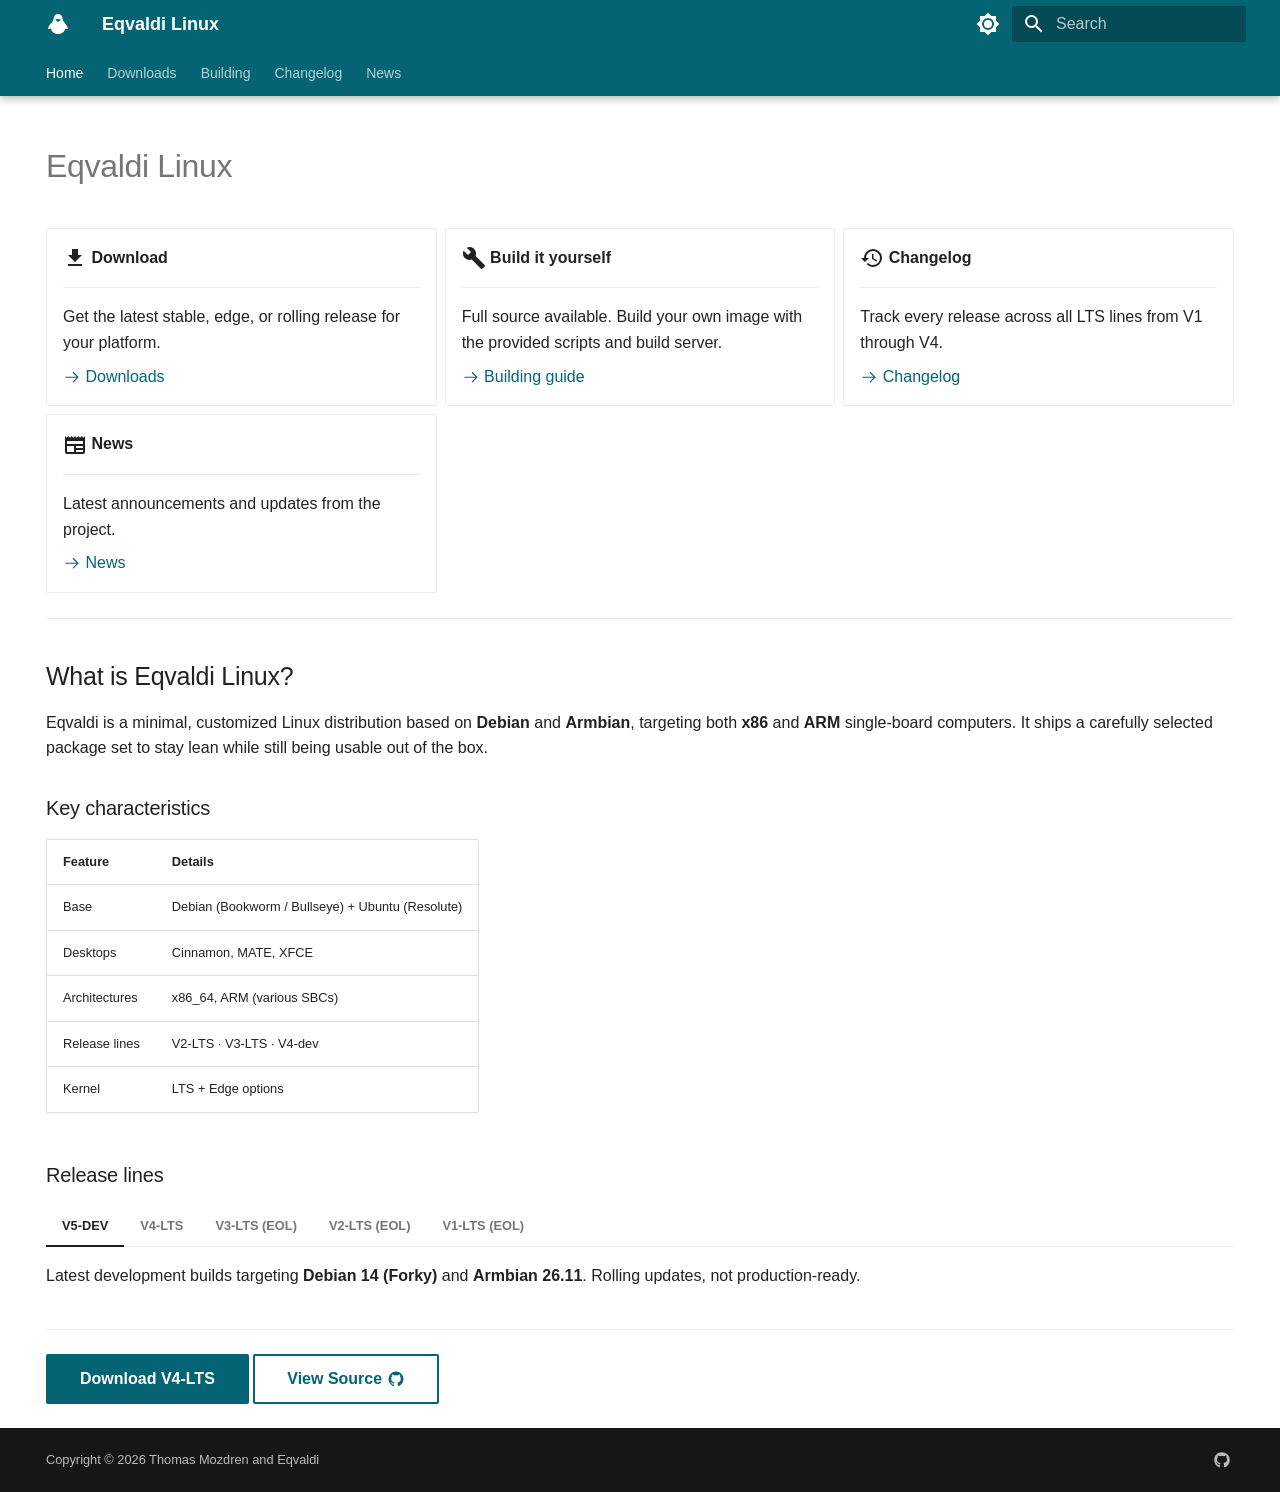
==== commit cbd064f2: "Deployed f066315 with MkDocs version: 1.6.1" ====
--- a/index.html
+++ b/index.html
@@ -23,7 +23,7 @@
       
       
       <link rel="icon" href="assets/logo.jpg">
-      <meta name="generator" content="mkdocs-1.6.1, mkdocs-material-9.7.6">
+      <meta name="generator" content="mkdocs-1.6.1, mkdocs-material-9.8.1">
     
     
       
@@ -31,10 +31,10 @@
       
     
     
-      <link rel="stylesheet" href="assets/stylesheets/main.484c7ddc.min.css">
-      
-        
-        <link rel="stylesheet" href="assets/stylesheets/palette.ab4e12ef.min.css">
+      <link rel="stylesheet" href="assets/stylesheets/main.57a0d79d.min.css">
+      
+        
+        <link rel="stylesheet" href="assets/stylesheets/palette.fb2fffe2.min.css">
       
       
 
@@ -812,11 +812,11 @@
 <tbody>
 <tr>
 <td>Base</td>
-<td>Debian (Bookworm / Bullseye) + Armbian</td>
+<td>Debian (Bookworm / Bullseye) + Ubuntu (Resolute)</td>
 </tr>
 <tr>
 <td>Desktops</td>
-<td>Cinnamon, MATE</td>
+<td>Cinnamon, MATE, XFCE</td>
 </tr>
 <tr>
 <td>Architectures</td>
@@ -833,27 +833,32 @@
 </tbody>
 </table>
 <h3 id="release-lines">Release lines<a class="headerlink" href="#release-lines" title="Permanent link">&para;</a></h3>
-<div class="tabbed-set tabbed-alternate" data-tabs="1:4"><input checked="checked" id="__tabbed_1_1" name="__tabbed_1" type="radio" /><input id="__tabbed_1_2" name="__tabbed_1" type="radio" /><input id="__tabbed_1_3" name="__tabbed_1" type="radio" /><input id="__tabbed_1_4" name="__tabbed_1" type="radio" /><div class="tabbed-labels"><label for="__tabbed_1_1">V4-dev</label><label for="__tabbed_1_2">V3-LTS</label><label for="__tabbed_1_3">V2-LTS</label><label for="__tabbed_1_4">V1-LTS (EOL)</label></div>
+<div class="tabbed-set tabbed-alternate" data-tabs="1:5"><input checked="checked" id="__tabbed_1_1" name="__tabbed_1" type="radio" /><input id="__tabbed_1_2" name="__tabbed_1" type="radio" /><input id="__tabbed_1_3" name="__tabbed_1" type="radio" /><input id="__tabbed_1_4" name="__tabbed_1" type="radio" /><input id="__tabbed_1_5" name="__tabbed_1" type="radio" /><div class="tabbed-labels"><label for="__tabbed_1_1">V5-DEV</label><label for="__tabbed_1_2">V4-LTS</label><label for="__tabbed_1_3">V3-LTS (EOL)</label><label for="__tabbed_1_4">V2-LTS (EOL)</label><label for="__tabbed_1_5">V1-LTS (EOL)</label></div>
 <div class="tabbed-content">
 <div class="tabbed-block">
-<p>Latest development builds targeting <strong>Debian 13 (Trixie)</strong> and <strong>Armbian 24.8</strong>.
+<p>Latest development builds targeting <strong>Debian 14 (Forky)</strong> and <strong>Armbian 26.11</strong>.
 Rolling updates, not production-ready.</p>
 </div>
 <div class="tabbed-block">
-<p>Stable long-term support on <strong>Debian 12 (Bookworm)</strong>.
+<p>Latest development builds targeting <strong>Debian 13 (Trixie)</strong> and <strong>Armbian 26.8</strong>.
 Recommended for most users.</p>
+</div>
+<div class="tabbed-block">
+<p>Previous long-term support on <strong>Debian 12 (Bookworm)</strong>.
+End of life last version was 3.7.</p>
 </div>
 <div class="tabbed-block">
 <p>Previous long-term support on <strong>Debian 11 (Bullseye)</strong>.
-Maintenance-only.</p>
+End of life last version was 2.7.</p>
 </div>
 <div class="tabbed-block">
-<p>End-of-life. No longer receives updates.</p>
+<p>Previous long-term support on <strong>Debian 10 (Bullseye)</strong>.
+End of life last version was 1.8.</p>
 </div>
 </div>
 </div>
 <hr />
-<p><a class="md-button md-button--primary" href="downloads/">Download V3-LTS</a>
+<p><a class="md-button md-button--primary" href="downloads/">Download V4-LTS</a>
 <a class="md-button" href="https://github.com/Eqvaldi/build">View Source <span class="twemoji"><svg xmlns="http://www.w3.org/2000/svg" viewBox="0 0 24 24"><path d="M12 2A10 10 0 0 0 2 12c0 4.42 2.87 8.17 6.84 9.5.5.08.66-.23.66-.5v-1.69c-2.77.6-3.36-1.34-3.36-1.34-.46-1.16-1.11-1.47-1.11-1.47-.91-.62.07-.6.07-.6 1 .07 1.53 1.03 1.53 1.03.87 1.52 2.34 1.07 2.91.83.09-.65.35-1.09.63-1.34-2.22-.25-4.55-1.11-4.55-4.92 0-1.11.38-2 1.03-2.71-.1-.25-.45-1.29.1-2.64 0 0 .84-.27 2.75 1.02.79-.22 1.65-.33 2.5-.33s1.71.11 2.5.33c1.91-1.29 2.75-1.02 2.75-1.02.55 1.35.2 2.39.1 2.64.65.71 1.03 1.6 1.03 2.71 0 3.82-2.34 4.66-4.57 4.91.36.31.69.92.69 1.85V21c0 .27.16.59.67.5C19.14 20.16 22 16.42 22 12A10 10 0 0 0 12 2"/></svg></span></a></p>
 
 
@@ -929,10 +934,10 @@
     
       
       
-      <script id="__config" type="application/json">{"annotate": null, "base": ".", "features": ["navigation.tabs", "navigation.tabs.sticky", "navigation.instant", "navigation.top", "navigation.sections", "search.suggest", "search.highlight", "content.code.copy", "content.tabs.link"], "search": "assets/javascripts/workers/search.2c215733.min.js", "tags": null, "translations": {"clipboard.copied": "Copied to clipboard", "clipboard.copy": "Copy to clipboard", "search.result.more.one": "1 more on this page", "search.result.more.other": "# more on this page", "search.result.none": "No matching documents", "search.result.one": "1 matching document", "search.result.other": "# matching documents", "search.result.placeholder": "Type to start searching", "search.result.term.missing": "Missing", "select.version": "Select version"}, "version": null}</script>
-    
-    
-      <script src="assets/javascripts/bundle.79ae519e.min.js"></script>
+      <script id="__config" type="application/json">{"annotate": null, "base": ".", "features": ["navigation.tabs", "navigation.tabs.sticky", "navigation.instant", "navigation.top", "navigation.sections", "search.suggest", "search.highlight", "content.code.copy", "content.tabs.link"], "search": "assets/javascripts/workers/search.a7633da7.min.js", "tags": null, "translations": {"clipboard.copied": "Copied to clipboard", "clipboard.copy": "Copy to clipboard", "search.result.more.one": "1 more on this page", "search.result.more.other": "# more on this page", "search.result.none": "No matching documents", "search.result.one": "1 matching document", "search.result.other": "# matching documents", "search.result.placeholder": "Type to start searching", "search.result.term.missing": "Missing", "select.version": "Select version"}, "version": null}</script>
+    
+    
+      <script src="assets/javascripts/bundle.a5f9d56c.min.js"></script>
       
     
   </body>
--- a/assets/stylesheets/main.57a0d79d.min.css
+++ b/assets/stylesheets/main.57a0d79d.min.css
@@ -0,0 +1,6 @@
+@charset "UTF-8";html{box-sizing:border-box;-webkit-text-size-adjust:none;-moz-text-size-adjust:none;text-size-adjust:none}*,:after,:before{box-sizing:inherit}@media(prefers-reduced-motion){*,:after,:before{transition:none!important}}body{margin:0;-webkit-font-smoothing:antialiased;-moz-osx-font-smoothing:grayscale;--md-text-font-family:var(--md-text-font, _),
+    -apple-system, BlinkMacSystemFont, Helvetica, Arial, sans-serif;--md-code-font-family:var(--md-code-font, _),
+    SFMono-Regular, Consolas, Menlo, monospace}.md-typeset code:not(.focus-visible),a,button,input,label{-webkit-tap-highlight-color:transparent}a{color:inherit;text-decoration:none}hr{box-sizing:initial;display:block;height:.05rem;padding:0;overflow:visible;border:0}small{font-size:80%}sub,sup{line-height:1em}img{border-style:none}table{border-spacing:0;border-collapse:initial}td,th{font-weight:400;vertical-align:top}button{padding:0;margin:0;font-family:inherit;font-size:inherit;background:#0000;border:0}input{border:0;outline:none}:root{--md-primary-fg-color:#4051b5;--md-primary-fg-color--light:#5d6cc0;--md-primary-fg-color--dark:#303fa1;--md-primary-bg-color:#fff;--md-primary-bg-color--light:#ffffffb3;--md-accent-fg-color:#526cfe;--md-accent-fg-color--transparent:#526cfe1a;--md-accent-bg-color:#fff;--md-accent-bg-color--light:#ffffffb3;--md-typeset-table-sort-icon:url("data:image/svg+xml;charset=utf-8,<svg xmlns='http://www.w3.org/2000/svg' viewBox='0 0 24 24'><path d='m18 21-4-4h3V7h-3l4-4 4 4h-3v10h3M2 19v-2h10v2M2 13v-2h7v2M2 7V5h4v2z'/></svg>");--md-typeset-table-sort-icon--asc:url("data:image/svg+xml;charset=utf-8,<svg xmlns='http://www.w3.org/2000/svg' viewBox='0 0 24 24'><path d='M19 17h3l-4 4-4-4h3V3h2M2 17h10v2H2M6 5v2H2V5m0 6h7v2H2z'/></svg>");--md-typeset-table-sort-icon--desc:url("data:image/svg+xml;charset=utf-8,<svg xmlns='http://www.w3.org/2000/svg' viewBox='0 0 24 24'><path d='M19 7h3l-4-4-4 4h3v14h2M2 17h10v2H2M6 5v2H2V5m0 6h7v2H2z'/></svg>")}[data-md-color-scheme=default]{color-scheme:light}[data-md-color-scheme=default] img[src$="#gh-dark-mode-only"],[data-md-color-scheme=default] img[src$="#only-dark"]{display:none}:root,[data-md-color-scheme=default]{--md-hue:225deg;--md-default-fg-color:#000000de;--md-default-fg-color--light:#0000008a;--md-default-fg-color--lighter:#00000052;--md-default-fg-color--lightest:#00000012;--md-default-bg-color:#fff;--md-default-bg-color--light:#ffffffb3;--md-default-bg-color--lighter:#ffffff4d;--md-default-bg-color--lightest:#ffffff1f;--md-code-fg-color:#36464e;--md-code-bg-color:#f5f5f5;--md-code-bg-color--light:#f5f5f5b3;--md-code-bg-color--lighter:#f5f5f54d;--md-code-hl-color:#4287ff;--md-code-hl-color--light:#4287ff1a;--md-code-hl-number-color:#d52a2a;--md-code-hl-special-color:#db1457;--md-code-hl-function-color:#a846b9;--md-code-hl-constant-color:#6e59d9;--md-code-hl-keyword-color:#3f6ec6;--md-code-hl-string-color:#1c7d4d;--md-code-hl-name-color:var(--md-code-fg-color);--md-code-hl-operator-color:var(--md-default-fg-color--light);--md-code-hl-punctuation-color:var(--md-default-fg-color--light);--md-code-hl-comment-color:var(--md-default-fg-color--light);--md-code-hl-generic-color:var(--md-default-fg-color--light);--md-code-hl-variable-color:var(--md-default-fg-color--light);--md-typeset-color:var(--md-default-fg-color);--md-typeset-a-color:var(--md-primary-fg-color);--md-typeset-del-color:#f5503d26;--md-typeset-ins-color:#0bd57026;--md-typeset-kbd-color:#fafafa;--md-typeset-kbd-accent-color:#fff;--md-typeset-kbd-border-color:#b8b8b8;--md-typeset-mark-color:#ffff0080;--md-typeset-table-color:#0000001f;--md-typeset-table-color--light:#00000009;--md-admonition-fg-color:var(--md-default-fg-color);--md-admonition-bg-color:var(--md-default-bg-color);--md-warning-fg-color:#000000de;--md-warning-bg-color:#ff9;--md-footer-fg-color:#fff;--md-footer-fg-color--light:#ffffffb3;--md-footer-fg-color--lighter:#ffffff73;--md-footer-bg-color:#000000de;--md-footer-bg-color--dark:#00000052;--md-shadow-z1:0 0.2rem 0.5rem #0000000d,
+    0 0 0.05rem #0000001a;--md-shadow-z2:0 0.2rem 0.5rem #0000001a,
+    0 0 0.05rem #00000040;--md-shadow-z3:0 0.2rem 0.5rem #0003,
+    0 0 0.05rem #00000059}.md-icon svg{display:block;width:1.2rem;height:1.2rem;fill:currentcolor}aside,body,input{font-family:var(--md-text-font-family);font-feature-settings:"kern","liga";color:var(--md-typeset-color)}code,kbd,pre{font-family:var(--md-code-font-family);font-feature-settings:"kern"}.md-typeset{font-size:.8rem;line-height:1.6;overflow-wrap:break-word;-webkit-print-color-adjust:exact;color-adjust:exact}@media print{.md-typeset{font-size:.68rem}.md-typeset code,.md-typeset kbd,.md-typeset pre{white-space:pre-wrap}}.md-typeset blockquote,.md-typeset dl,.md-typeset figure,.md-typeset ol,.md-typeset pre,.md-typeset ul{margin-top:1em;margin-bottom:1em}.md-typeset h1{margin:0 0 1.25em;font-size:2em;line-height:1.3;color:var(--md-default-fg-color--light)}.md-typeset h1,.md-typeset h2{font-weight:300;letter-spacing:-.01em}.md-typeset h2{margin:1.6em 0 .64em;font-size:1.5625em;line-height:1.4}.md-typeset h3{margin:1.6em 0 .8em;font-size:1.25em;font-weight:400;line-height:1.5;letter-spacing:-.01em}.md-typeset h2+h3{margin-top:.8em}.md-typeset h4{margin:1em 0;font-weight:700;letter-spacing:-.01em}.md-typeset h5,.md-typeset h6{margin:1.25em 0;font-size:.8em;font-weight:700;color:var(--md-default-fg-color--light);letter-spacing:-.01em}.md-typeset h5{text-transform:uppercase}.md-typeset h5 code{text-transform:none}.md-typeset hr{display:flow-root;margin:1.5em 0;border-bottom:.05rem solid var(--md-default-fg-color--lightest)}.md-typeset a{color:var(--md-typeset-a-color);word-break:break-word}.md-typeset a,.md-typeset a:before{transition:color 125ms}.md-typeset a:focus,.md-typeset a:hover{color:var(--md-accent-fg-color)}.md-typeset a:focus code,.md-typeset a:hover code{color:var(--md-accent-fg-color);background-color:var(--md-accent-fg-color--transparent)}.md-typeset a code{color:var(--md-typeset-a-color)}.md-typeset a.focus-visible{outline-color:var(--md-accent-fg-color);outline-offset:.2rem}.md-typeset code,.md-typeset kbd,.md-typeset pre{font-variant-ligatures:none;color:var(--md-code-fg-color);direction:ltr;transition:background-color 125ms}.md-typeset code{padding:0 .2941176471em;font-size:.85em;word-break:break-word;background-color:var(--md-code-bg-color);border-radius:.1rem;-webkit-box-decoration-break:clone;box-decoration-break:clone;transition:color 125ms,background-color 125ms}.md-typeset code:not(.focus-visible){outline:none}.md-typeset pre{position:relative;display:flow-root;line-height:1.4}.md-typeset pre>code{display:block;padding:.7720588235em 1.1764705882em;margin:0;overflow:auto;word-break:normal;touch-action:auto;scrollbar-color:var(--md-default-fg-color--lighter) #0000;scrollbar-width:thin;outline-color:var(--md-accent-fg-color);box-shadow:none;-webkit-box-decoration-break:slice;box-decoration-break:slice}.md-typeset pre>code:hover{scrollbar-color:var(--md-accent-fg-color) #0000}.md-typeset pre>code::-webkit-scrollbar{width:.2rem;height:.2rem}.md-typeset pre>code::-webkit-scrollbar-thumb{background-color:var(--md-default-fg-color--lighter)}.md-typeset pre>code::-webkit-scrollbar-thumb:hover{background-color:var(--md-accent-fg-color)}.md-typeset kbd{display:inline-block;padding:0 .6666666667em;font-size:.75em;color:var(--md-default-fg-color);word-break:break-word;vertical-align:text-top;background-color:var(--md-typeset-kbd-color);border-radius:.1rem;box-shadow:0 .1rem 0 .05rem var(--md-typeset-kbd-border-color),0 .1rem 0 var(--md-typeset-kbd-border-color),0 -.1rem .2rem var(--md-typeset-kbd-accent-color) inset}.md-typeset mark{color:inherit;word-break:break-word;background-color:var(--md-typeset-mark-color);-webkit-box-decoration-break:clone;box-decoration-break:clone}.md-typeset abbr{text-decoration:none;cursor:help}.md-typeset [data-preview],.md-typeset abbr{border-bottom:.05rem dotted var(--md-default-fg-color--light)}.md-typeset small{opacity:.75}[dir=ltr] .md-typeset sub,[dir=ltr] .md-typeset sup{margin-left:.078125em}[dir=rtl] .md-typeset sub,[dir=rtl] .md-typeset sup{margin-right:.078125em}[dir=ltr] .md-typeset blockquote{padding-left:.6rem;border-left:.2rem solid var(--md-default-fg-color--lighter)}[dir=rtl] .md-typeset blockquote{padding-right:.6rem;border-right:.2rem solid var(--md-default-fg-color--lighter)}.md-typeset blockquote{margin-left:0;margin-right:0;color:var(--md-default-fg-color--light)}.md-typeset ul{list-style-type:disc}.md-typeset ul[type]{list-style-type:revert-layer}[dir=ltr] .md-typeset ol,[dir=ltr] .md-typeset ol li ol,[dir=ltr] .md-typeset ol li ul,[dir=ltr] .md-typeset ul,[dir=ltr] .md-typeset ul li ol,[dir=ltr] .md-typeset ul li ul{margin-left:.625em}[dir=rtl] .md-typeset ol,[dir=rtl] .md-typeset ol li ol,[dir=rtl] .md-typeset ol li ul,[dir=rtl] .md-typeset ul,[dir=rtl] .md-typeset ul li ol,[dir=rtl] .md-typeset ul li ul{margin-right:.625em}.md-typeset ol,.md-typeset ul{padding:0}.md-typeset ol:not([hidden]),.md-typeset ul:not([hidden]){display:flow-root}.md-typeset ol ol,.md-typeset ul ol{list-style-type:lower-alpha}.md-typeset ol ol ol,.md-typeset ul ol ol{list-style-type:lower-roman}.md-typeset ol ol ol ol,.md-typeset ul ol ol ol{list-style-type:upper-alpha}.md-typeset ol ol ol ol ol,.md-typeset ul ol ol ol ol{list-style-type:upper-roman}.md-typeset ol[type],.md-typeset ul[type]{list-style-type:revert-layer}[dir=ltr] .md-typeset ol li,[dir=ltr] .md-typeset ul li{margin-left:1.25em}[dir=rtl] .md-typeset ol li,[dir=rtl] .md-typeset ul li{margin-right:1.25em}.md-typeset ol li,.md-typeset ul li{margin-bottom:.5em}.md-typeset ol li blockquote,.md-typeset ol li p,.md-typeset ul li blockquote,.md-typeset ul li p{margin:.5em 0}.md-typeset ol li:last-child,.md-typeset ul li:last-child{margin-bottom:0}.md-typeset ol li ol,.md-typeset ol li ul,.md-typeset ul li ol,.md-typeset ul li ul{margin-top:.5em;margin-bottom:.5em}[dir=ltr] .md-typeset dd{margin-left:1.875em}[dir=rtl] .md-typeset dd{margin-right:1.875em}.md-typeset dd{margin-top:1em;margin-bottom:1.5em}.md-typeset img,.md-typeset svg,.md-typeset video{max-width:100%;height:auto}.md-typeset img[align=left]{margin:1em 1em 1em 0}.md-typeset img[align=right]{margin:1em 0 1em 1em}.md-typeset img[align]:only-child{margin-top:0}.md-typeset figure{display:flow-root;width:fit-content;max-width:100%;margin:1em auto;text-align:center}.md-typeset figure img{display:block;margin:0 auto}.md-typeset figcaption{max-width:24rem;margin:1em auto;font-style:italic}.md-typeset iframe{max-width:100%}.md-typeset table:not([class]){display:inline-block;max-width:100%;overflow:auto;font-size:.64rem;touch-action:auto;background-color:var(--md-default-bg-color);border:.05rem solid var(--md-typeset-table-color);border-radius:.1rem}@media print{.md-typeset table:not([class]){display:table}}.md-typeset table:not([class])+*{margin-top:1.5em}.md-typeset table:not([class]) td>:first-child,.md-typeset table:not([class]) th>:first-child{margin-top:0}.md-typeset table:not([class]) td>:last-child,.md-typeset table:not([class]) th>:last-child{margin-bottom:0}.md-typeset table:not([class]) td:not([align]),.md-typeset table:not([class]) th:not([align]){text-align:left}[dir=rtl] .md-typeset table:not([class]) td:not([align]),[dir=rtl] .md-typeset table:not([class]) th:not([align]){text-align:right}.md-typeset table:not([class]) th{min-width:5rem;padding:.9375em 1.25em;font-weight:700;vertical-align:top}.md-typeset table:not([class]) td{padding:.9375em 1.25em;vertical-align:top;border-top:.05rem solid var(--md-typeset-table-color)}.md-typeset table:not([class]) tbody tr{transition:background-color 125ms}.md-typeset table:not([class]) tbody tr:hover{background-color:var(--md-typeset-table-color--light);box-shadow:0 .05rem 0 var(--md-default-bg-color) inset}.md-typeset table:not([class]) a{word-break:normal}.md-typeset table th[role=columnheader]{cursor:pointer}[dir=ltr] .md-typeset table th[role=columnheader]:after{margin-left:.5em}[dir=rtl] .md-typeset table th[role=columnheader]:after{margin-right:.5em}.md-typeset table th[role=columnheader]:after{display:inline-block;width:1.2em;height:1.2em;vertical-align:text-bottom;content:"";-webkit-mask-image:var(--md-typeset-table-sort-icon);mask-image:var(--md-typeset-table-sort-icon);-webkit-mask-repeat:no-repeat;mask-repeat:no-repeat;-webkit-mask-size:contain;mask-size:contain;transition:background-color 125ms}.md-typeset table th[role=columnheader]:hover:after{background-color:var(--md-default-fg-color--lighter)}.md-typeset table th[role=columnheader][aria-sort=ascending]:after{background-color:var(--md-default-fg-color--light);-webkit-mask-image:var(--md-typeset-table-sort-icon--asc);mask-image:var(--md-typeset-table-sort-icon--asc)}.md-typeset table th[role=columnheader][aria-sort=descending]:after{background-color:var(--md-default-fg-color--light);-webkit-mask-image:var(--md-typeset-table-sort-icon--desc);mask-image:var(--md-typeset-table-sort-icon--desc)}.md-typeset__scrollwrap{margin:1em -.8rem;overflow-x:auto;touch-action:auto}.md-typeset__table{display:inline-block;padding:0 .8rem;margin-bottom:.5em}@media print{.md-typeset__table{display:block}}html .md-typeset__table table{display:table;width:100%;margin:0;overflow:hidden}@media screen and (max-width:44.984375em){.md-content__inner>pre{margin:1em -.8rem}.md-content__inner>pre code{border-radius:0}}.md-typeset .md-author{position:relative;display:block;flex-shrink:0;width:1.6rem;height:1.6rem;overflow:hidden;border-radius:100%;transition:color 125ms,transform 125ms}.md-typeset .md-author img{display:block}.md-typeset .md-author--more{font-size:.6rem;font-weight:700;line-height:1.6rem;color:var(--md-default-fg-color--lighter);text-align:center;background:var(--md-default-fg-color--lightest)}.md-typeset .md-author--long{width:2.4rem;height:2.4rem}.md-typeset a.md-author{transform:scale(1)}.md-typeset a.md-author img{filter:grayscale(100%) opacity(75%);border-radius:100%;transition:filter 125ms}.md-typeset a.md-author:focus,.md-typeset a.md-author:hover{z-index:1;transform:scale(1.1)}.md-typeset a.md-author:focus img,.md-typeset a.md-author:hover img{filter:grayscale(0)}.md-banner{overflow:auto;color:var(--md-footer-fg-color);background-color:var(--md-footer-bg-color)}@media print{.md-banner{display:none}}.md-banner--warning{color:var(--md-warning-fg-color);background-color:var(--md-warning-bg-color)}.md-banner__inner{padding:0 .8rem;margin:.6rem auto;font-size:.7rem}[dir=ltr] .md-banner__button{float:right}[dir=rtl] .md-banner__button{float:left}.md-banner__button{color:inherit;cursor:pointer;transition:opacity .25s}.no-js .md-banner__button{display:none}.md-banner__button:hover{opacity:.7}html{height:100%;overflow-x:hidden;font-size:125%}@media screen and (min-width:100em){html{font-size:137.5%}}@media screen and (min-width:125em){html{font-size:150%}}body{position:relative;display:flex;flex-direction:column;width:100%;min-height:100%;font-size:.5rem;background-color:var(--md-default-bg-color)}@media print{body{display:block}}@media screen and (max-width:59.984375em){body[data-md-scrolllock]{position:fixed}}.md-grid{max-width:61rem;margin-left:auto;margin-right:auto}.md-container{display:flex;flex-grow:1;flex-direction:column}@media print{.md-container{display:block}}.md-main{flex-grow:1}.md-main__inner{display:flex;height:100%;margin-top:1.5rem}.md-ellipsis{overflow:hidden;text-overflow:ellipsis}.md-toggle{display:none}.md-option{position:absolute;width:0;height:0;opacity:0}.md-option:checked+label:not([hidden]){display:block}.md-option.focus-visible+label{outline-style:auto;outline-color:var(--md-accent-fg-color)}.md-skip{position:fixed;z-index:-1;padding:.3rem .5rem;margin:.5rem;font-size:.64rem;color:var(--md-default-bg-color);background-color:var(--md-default-fg-color);border-radius:.1rem;outline-color:var(--md-accent-fg-color);opacity:0;transform:translateY(.4rem)}.md-skip:focus{z-index:10;opacity:1;transition:transform .25s cubic-bezier(.4,0,.2,1),opacity 175ms 75ms;transform:translateY(0)}@page{margin:25mm}:root{--md-clipboard-icon:url("data:image/svg+xml;charset=utf-8,<svg xmlns='http://www.w3.org/2000/svg' viewBox='0 0 24 24'><path d='M19 21H8V7h11m0-2H8a2 2 0 0 0-2 2v14a2 2 0 0 0 2 2h11a2 2 0 0 0 2-2V7a2 2 0 0 0-2-2m-3-4H4a2 2 0 0 0-2 2v14h2V3h12z'/></svg>");--md-code-select-icon:url("data:image/svg+xml;charset=utf-8,<svg xmlns='http://www.w3.org/2000/svg' viewBox='0 0 24 24'><path d='M19 19h-4v2h4c1.1 0 2-.9 2-2v-4h-2m0-12h-4v2h4v4h2V5c0-1.1-.9-2-2-2M5 5h4V3H5c-1.1 0-2 .9-2 2v4h2m0 6H3v4c0 1.1.9 2 2 2h4v-2H5zm2-4h2v2H7zm4 0h2v2h-2zm4 0h2v2h-2zM7 7h2v2H7zm4 0h2v2h-2zm4 0h2v2h-2zm-8 8h2v2H7zm4 0h2v2h-2zm4 0h2v2h-2z'/></svg>");--md-code-copy-icon:url("data:image/svg+xml;charset=utf-8,<svg xmlns='http://www.w3.org/2000/svg' viewBox='0 0 24 24'><path d='M19 21H8V7h11m0-2H8a2 2 0 0 0-2 2v14a2 2 0 0 0 2 2h11a2 2 0 0 0 2-2V7a2 2 0 0 0-2-2m-3-4H4a2 2 0 0 0-2 2v14h2V3h12z'/></svg>")}.md-clipboard{z-index:1;width:1.5em;height:1.5em;color:var(--md-default-fg-color--lightest);cursor:pointer;border-radius:.1rem;outline-color:var(--md-accent-fg-color);outline-offset:.1rem;transition:color .25s}@media print{.md-clipboard{display:none}}.md-clipboard:not(.focus-visible){outline:none;-webkit-tap-highlight-color:transparent}:hover>.md-clipboard{color:var(--md-default-fg-color--light)}.md-clipboard:focus,.md-clipboard:hover{color:var(--md-accent-fg-color)}.md-clipboard:after{display:block;width:1.125em;height:1.125em;margin:0 auto;content:"";background-color:currentcolor;-webkit-mask-image:var(--md-clipboard-icon);mask-image:var(--md-clipboard-icon);-webkit-mask-repeat:no-repeat;mask-repeat:no-repeat;-webkit-mask-position:center;mask-position:center;-webkit-mask-size:contain;mask-size:contain}.md-clipboard--inline{cursor:pointer}.md-clipboard--inline code{transition:color .25s,background-color .25s}.md-clipboard--inline:focus code,.md-clipboard--inline:hover code{color:var(--md-accent-fg-color);background-color:var(--md-accent-fg-color--transparent)}.md-typeset .md-code__content{display:grid}.md-code__nav{position:absolute;top:.25em;right:.25em;z-index:1;display:flex;gap:.2rem;padding:.2rem;background-color:var(--md-code-bg-color--lighter);border-radius:.1rem;transition:background-color .25s}:hover>.md-code__nav{background-color:var(--md-code-bg-color--light)}.md-code__button{display:block;width:1.5em;height:1.5em;color:var(--md-default-fg-color--lightest);cursor:pointer;outline-color:var(--md-accent-fg-color);outline-offset:.1rem;transition:color .25s}:hover>*>.md-code__button{color:var(--md-default-fg-color--light)}.md-code__button.focus-visible,.md-code__button:hover{color:var(--md-accent-fg-color)}.md-code__button--active{color:var(--md-default-fg-color)!important}.md-code__button:after{display:block;width:1.125em;height:1.125em;margin:0 auto;content:"";background-color:currentcolor;-webkit-mask-repeat:no-repeat;mask-repeat:no-repeat;-webkit-mask-position:center;mask-position:center;-webkit-mask-size:contain;mask-size:contain}.md-code__button[data-md-type=select]:after{-webkit-mask-image:var(--md-code-select-icon);mask-image:var(--md-code-select-icon)}.md-code__button[data-md-type=copy]:after{-webkit-mask-image:var(--md-code-copy-icon);mask-image:var(--md-code-copy-icon)}@keyframes consent{0%{opacity:0;transform:translateY(100%)}to{opacity:1;transform:translateY(0)}}@keyframes overlay{0%{opacity:0}to{opacity:1}}.md-consent__overlay{position:fixed;top:0;z-index:5;width:100%;height:100%;background-color:#0000008a;-webkit-backdrop-filter:blur(.1rem);backdrop-filter:blur(.1rem);opacity:1;animation:overlay .25s both}.md-consent__inner{position:fixed;bottom:0;z-index:5;width:100%;max-height:100%;padding:0;overflow:auto;background-color:var(--md-default-bg-color);border:0;border-radius:.1rem;box-shadow:0 0 .2rem #0000001a,0 .2rem .4rem #0003;animation:consent .5s cubic-bezier(.1,.7,.1,1) both}.md-consent__form{padding:.8rem}.md-consent__settings{display:none;margin:1em 0}input:checked+.md-consent__settings{display:block}.md-consent__controls{margin-bottom:.8rem}.md-typeset .md-consent__controls .md-button{display:inline}@media screen and (max-width:44.984375em){.md-typeset .md-consent__controls .md-button{display:block;width:100%;margin-top:.4rem;text-align:center}}.md-consent label{cursor:pointer}.md-content{flex-grow:1;min-width:0}.md-content__inner{padding-top:.6rem;margin:0 .8rem 1.2rem}@media screen and (min-width:76.25em){[dir=ltr] .md-sidebar--primary:not([hidden])~.md-content>.md-content__inner,[dir=rtl] .md-sidebar--secondary:not([hidden])~.md-content>.md-content__inner{margin-left:1.2rem}[dir=ltr] .md-sidebar--secondary:not([hidden])~.md-content>.md-content__inner,[dir=rtl] .md-sidebar--primary:not([hidden])~.md-content>.md-content__inner{margin-right:1.2rem}}.md-content__inner:before{display:block;height:.4rem;content:""}.md-content__inner>:last-child{margin-bottom:0}[dir=ltr] .md-content__button{float:right;margin-left:.4rem}[dir=rtl] .md-content__button{float:left;margin-right:.4rem}.md-content__button{padding:0;margin:.4rem 0}@media print{.md-content__button{display:none}}.md-typeset .md-content__button{color:var(--md-default-fg-color--lighter)}.md-content__button svg{display:inline;vertical-align:top}[dir=rtl] .md-content__button svg{transform:scaleX(-1)}[dir=ltr] .md-dialog{right:.8rem}[dir=rtl] .md-dialog{left:.8rem}.md-dialog{position:fixed;bottom:.8rem;z-index:4;min-width:11.1rem;padding:.4rem .6rem;pointer-events:none;background-color:var(--md-default-fg-color);border-radius:.1rem;box-shadow:var(--md-shadow-z3);opacity:0;transition:transform 0s .4s,opacity .4s;transform:translateY(100%)}@media print{.md-dialog{display:none}}.md-dialog--active{pointer-events:auto;opacity:1;transition:transform .4s cubic-bezier(.075,.85,.175,1),opacity .4s;transform:translateY(0)}.md-dialog__inner{font-size:.7rem;color:var(--md-default-bg-color)}.md-feedback{margin:2em 0 1em;text-align:center}.md-feedback fieldset{padding:0;margin:0;border:none}.md-feedback__title{margin:1em auto;font-weight:700}.md-feedback__inner{position:relative}.md-feedback__list{position:relative;display:flex;flex-wrap:wrap;place-content:baseline center}.md-feedback__list:hover .md-icon:not(:disabled){color:var(--md-default-fg-color--lighter)}:disabled .md-feedback__list{min-height:1.8rem}.md-feedback__icon{flex-shrink:0;margin:0 .1rem;color:var(--md-default-fg-color--light);cursor:pointer;transition:color 125ms}.md-feedback__icon:not(:disabled).md-icon:hover{color:var(--md-accent-fg-color)}.md-feedback__icon:disabled{color:var(--md-default-fg-color--lightest);pointer-events:none}.md-feedback__note{position:relative;opacity:0;transition:transform .4s cubic-bezier(.1,.7,.1,1),opacity .15s;transform:translateY(.4rem)}.md-feedback__note>*{max-width:16rem;margin:0 auto}:disabled .md-feedback__note{opacity:1;transform:translateY(0)}@media print{.md-feedback,.md-footer{display:none}}.md-footer{color:var(--md-footer-fg-color);background-color:var(--md-footer-bg-color)}.md-footer__inner{justify-content:space-between;padding:.2rem;overflow:auto}.md-footer__inner:not([hidden]){display:flex}.md-footer__link{display:flex;flex-grow:.01;align-items:end;max-width:100%;margin-top:1rem;margin-bottom:.4rem;overflow:hidden;outline-color:var(--md-accent-fg-color);transition:opacity .25s}.md-footer__link:focus,.md-footer__link:hover{opacity:.7}[dir=rtl] .md-footer__link svg{transform:scaleX(-1)}@media screen and (max-width:44.984375em){.md-footer__link--prev{flex-shrink:0}.md-footer__link--prev .md-footer__title{display:none}}[dir=ltr] .md-footer__link--next{margin-left:auto}.md-footer__link--next{text-align:right}[dir=rtl] .md-footer__link--next{margin-right:auto;text-align:left}.md-footer__title{flex-grow:1;max-width:calc(100% - 2.4rem);padding:0 1rem;margin-bottom:.7rem;font-size:.9rem;white-space:nowrap}.md-footer__button{padding:.4rem;margin:.2rem}.md-footer__direction{font-size:.64rem;opacity:.7}.md-footer-meta{background-color:var(--md-footer-bg-color--dark)}.md-footer-meta__inner{display:flex;flex-wrap:wrap;justify-content:space-between;padding:.2rem}html .md-footer-meta.md-typeset a{color:var(--md-footer-fg-color--light)}html .md-footer-meta.md-typeset a:focus,html .md-footer-meta.md-typeset a:hover{color:var(--md-footer-fg-color)}.md-copyright{width:100%;padding:.4rem 0;margin:auto .6rem;font-size:.64rem;color:var(--md-footer-fg-color--lighter)}.md-copyright__highlight{color:var(--md-footer-fg-color--light)}.md-social{display:inline-flex;gap:.2rem;padding:.2rem 0 .6rem;margin:0 .4rem}@media screen and (min-width:45em){.md-copyright{width:auto}.md-social{padding:.6rem 0}}.md-social__link{display:inline-block;width:1.6rem;height:1.6rem;text-align:center}.md-social__link:before{line-height:1.9}.md-social__link svg{max-height:.8rem;vertical-align:-25%;fill:currentcolor}.md-typeset .md-button{display:inline-block;padding:.625em 2em;font-weight:700;color:var(--md-primary-fg-color);cursor:pointer;border:.1rem solid;border-radius:.1rem;transition:color 125ms,background-color 125ms,border-color 125ms}.md-typeset .md-button--primary{color:var(--md-primary-bg-color);background-color:var(--md-primary-fg-color);border-color:var(--md-primary-fg-color)}.md-typeset .md-button:focus,.md-typeset .md-button:hover{color:var(--md-accent-bg-color);background-color:var(--md-accent-fg-color);border-color:var(--md-accent-fg-color)}[dir=ltr] .md-typeset .md-input,[dir=rtl] .md-typeset .md-input{border-top-left-radius:.1rem}[dir=ltr] .md-typeset .md-input,[dir=rtl] .md-typeset .md-input{border-top-right-radius:.1rem}.md-typeset .md-input{height:1.8rem;padding:0 .6rem;font-size:.8rem;border-bottom:.1rem solid var(--md-default-fg-color--lighter);box-shadow:var(--md-shadow-z1);transition:border .25s,box-shadow .25s}.md-typeset .md-input:focus,.md-typeset .md-input:hover{border-bottom-color:var(--md-accent-fg-color);box-shadow:var(--md-shadow-z2)}.md-typeset .md-input--stretch{width:100%}.md-header{position:sticky;left:0;right:0;top:0;z-index:4;display:block;color:var(--md-primary-bg-color);background-color:var(--md-primary-fg-color);box-shadow:0 0 .2rem #0000,0 .2rem .4rem #0000}@media print{.md-header{display:none}}.md-header[hidden]{transition:transform .25s cubic-bezier(.8,0,.6,1),box-shadow .25s;transform:translateY(-100%)}.md-header--shadow{box-shadow:0 0 .2rem #0000001a,0 .2rem .4rem #0003;transition:transform .25s cubic-bezier(.1,.7,.1,1),box-shadow .25s}.md-header__inner{display:flex;align-items:center;padding:0 .2rem}.md-header__button{position:relative;z-index:1;padding:.4rem;margin:.2rem;color:currentcolor;vertical-align:middle;cursor:pointer;outline-color:var(--md-accent-fg-color);transition:opacity .25s}.md-header__button:hover{opacity:.7}.md-header__button:not([hidden]){display:inline-block}.md-header__button:not(.focus-visible){outline:none;-webkit-tap-highlight-color:transparent}.md-header__button.md-logo{padding:.4rem;margin:.2rem}@media screen and (max-width:76.234375em){.md-header__button.md-logo{display:none}}.md-header__button.md-logo img,.md-header__button.md-logo svg{display:block;width:auto;height:1.2rem;fill:currentcolor}@media screen and (min-width:60em){.md-header__button[for=__search]{display:none}}.no-js .md-header__button[for=__search]{display:none}[dir=rtl] .md-header__button[for=__search] svg{transform:scaleX(-1)}@media screen and (min-width:76.25em){.md-header__button[for=__drawer]{display:none}}.md-header__topic{position:absolute;display:flex;max-width:100%;white-space:nowrap;transition:transform .4s cubic-bezier(.1,.7,.1,1),opacity .15s}.md-header__topic+.md-header__topic{z-index:-1;pointer-events:none;opacity:0;transition:transform .4s cubic-bezier(1,.7,.1,.1),opacity .15s;transform:translateX(1.25rem)}[dir=rtl] .md-header__topic+.md-header__topic{transform:translateX(-1.25rem)}.md-draft,.md-header__topic:first-child,.md-nav__title{font-weight:700}[dir=ltr] .md-header__title{margin-left:1rem;margin-right:.4rem}[dir=rtl] .md-header__title{margin-right:1rem;margin-left:.4rem}.md-header__title{flex-grow:1;height:2.4rem;font-size:.9rem;line-height:2.4rem}.md-header__title--active .md-header__topic{z-index:-1;pointer-events:none;opacity:0;transition:transform .4s cubic-bezier(1,.7,.1,.1),opacity .15s;transform:translateX(-1.25rem)}[dir=rtl] .md-header__title--active .md-header__topic{transform:translateX(1.25rem)}.md-header__title--active .md-header__topic+.md-header__topic{z-index:0;pointer-events:auto;opacity:1;transition:transform .4s cubic-bezier(.1,.7,.1,1),opacity .15s;transform:translateX(0)}.md-header__title>.md-header__ellipsis{position:relative;width:100%;height:100%}.md-header__option{display:flex;flex-shrink:0;max-width:100%;white-space:nowrap;transition:max-width 0s .25s,opacity .25s .25s}[data-md-toggle=search]:checked~.md-header .md-header__option{max-width:0;opacity:0;transition:max-width,opacity}.md-header__option>input{bottom:0}.md-header__source{display:none}@media screen and (min-width:60em){[dir=ltr] .md-header__source{margin-left:1rem}[dir=rtl] .md-header__source{margin-right:1rem}.md-header__source{display:block;width:11.7rem;max-width:11.7rem}}@media screen and (min-width:76.25em){[dir=ltr] .md-header__source{margin-left:1.4rem}[dir=rtl] .md-header__source{margin-right:1.4rem}}.md-meta{font-size:.7rem;line-height:1.3;color:var(--md-default-fg-color--light)}.md-meta__list{display:inline-flex;flex-wrap:wrap;padding:0;margin:0;list-style:none}.md-meta__item:not(:last-child):after{margin-left:.2rem;margin-right:.2rem;content:"·"}.md-meta__link{color:var(--md-typeset-a-color)}.md-meta__link:focus,.md-meta__link:hover{color:var(--md-accent-fg-color)}.md-draft{display:inline-block;padding-left:.5714285714em;padding-right:.5714285714em;color:#fff;background-color:#ff1744;border-radius:.125em}:root{--md-nav-icon--prev:url("data:image/svg+xml;charset=utf-8,<svg xmlns='http://www.w3.org/2000/svg' viewBox='0 0 24 24'><path d='M20 11v2H8l5.5 5.5-1.42 1.42L4.16 12l7.92-7.92L13.5 5.5 8 11z'/></svg>");--md-nav-icon--next:url("data:image/svg+xml;charset=utf-8,<svg xmlns='http://www.w3.org/2000/svg' viewBox='0 0 24 24'><path d='M8.59 16.58 13.17 12 8.59 7.41 10 6l6 6-6 6z'/></svg>");--md-toc-icon:url("data:image/svg+xml;charset=utf-8,<svg xmlns='http://www.w3.org/2000/svg' viewBox='0 0 24 24'><path d='M3 9h14V7H3zm0 4h14v-2H3zm0 4h14v-2H3zm16 0h2v-2h-2zm0-10v2h2V7zm0 6h2v-2h-2z'/></svg>");--md-path-icon:url("data:image/svg+xml;charset=utf-8,<svg xmlns='http://www.w3.org/2000/svg' viewBox='0 0 24 24'><path d='M8.59 16.58 13.17 12 8.59 7.41 10 6l6 6-6 6z'/></svg>");--md-post-pin-icon:url("data:image/svg+xml;charset=utf-8,<svg xmlns='http://www.w3.org/2000/svg' viewBox='0 0 24 24'><path d='M16 12V4h1V2H7v2h1v8l-2 2v2h5.2v6h1.6v-6H18v-2z'/></svg>");--md-progress-value:0;--md-progress-delay:400ms;--md-search-result-icon:url("data:image/svg+xml;charset=utf-8,<svg xmlns='http://www.w3.org/2000/svg' viewBox='0 0 24 24'><path d='M14 2H6a2 2 0 0 0-2 2v16a2 2 0 0 0 2 2h7c-.41-.25-.8-.56-1.14-.9-.33-.33-.61-.7-.86-1.1H6V4h7v5h5v1.18c.71.16 1.39.43 2 .82V8zm6.31 16.9c1.33-2.11.69-4.9-1.4-6.22-2.11-1.33-4.91-.68-6.22 1.4-1.34 2.11-.69 4.89 1.4 6.22 1.46.93 3.32.93 4.79.02L22 23.39 23.39 22zm-3.81.1a2.5 2.5 0 0 1-2.5-2.5 2.5 2.5 0 0 1 2.5-2.5 2.5 2.5 0 0 1 2.5 2.5 2.5 2.5 0 0 1-2.5 2.5'/></svg>")}.md-nav,.md-nav__link .md-typeset{font-size:.7rem;line-height:1.3}.md-nav__title{display:block;padding:0 .6rem;overflow:hidden;color:var(--md-default-fg-color--light);text-overflow:ellipsis}.md-nav__title .md-nav__button{display:none}.md-nav__title .md-nav__button img{width:auto;height:100%}.md-nav__title .md-nav__button.md-logo img,.md-nav__title .md-nav__button.md-logo svg{display:block;width:auto;max-width:100%;height:2.4rem;object-fit:contain;fill:currentcolor}.md-nav__list{padding:0;margin:0;list-style:none}.md-nav__link{display:flex;gap:.4rem;align-items:flex-start;margin-top:.625em;scroll-snap-align:start;transition:color 125ms}.md-nav__link--passed,.md-nav__link--passed code{color:var(--md-default-fg-color--light)}.md-nav__item .md-nav__link--active,.md-nav__item .md-nav__link--active code{color:var(--md-typeset-a-color)}.md-nav__link .md-ellipsis{position:relative}.md-nav__link .md-ellipsis code{word-break:normal}[dir=ltr] .md-nav__link .md-icon:last-child{margin-left:auto}[dir=rtl] .md-nav__link .md-icon:last-child{margin-right:auto}.md-nav__link svg{position:relative;flex-shrink:0;height:1.3em;fill:currentcolor}.md-nav__link[for]:focus,.md-nav__link[for]:hover,.md-nav__link[href]:focus,.md-nav__link[href]:hover{color:var(--md-accent-fg-color);cursor:pointer}.md-nav__link[for]:focus code,.md-nav__link[for]:hover code,.md-nav__link[href]:focus code,.md-nav__link[href]:hover code{color:var(--md-accent-fg-color);background-color:var(--md-accent-fg-color--transparent)}.md-nav__link.focus-visible,.md-pagination__link.focus-visible{outline-color:var(--md-accent-fg-color);outline-offset:.2rem}.md-nav--primary .md-nav__link[for=__toc]{display:none}.md-nav--primary .md-nav__link[for=__toc] .md-icon:after{display:block;width:100%;height:100%;background-color:currentcolor;-webkit-mask-image:var(--md-toc-icon);mask-image:var(--md-toc-icon)}.md-nav--primary .md-nav__link[for=__toc]~.md-nav,.md-nav__source{display:none}.md-nav__container>.md-nav__link{margin-top:0}.md-nav__container>.md-nav__link:first-child{flex-grow:1;min-width:0}.md-nav__icon{flex-shrink:0}@media screen and (max-width:76.234375em){.md-nav--primary,.md-nav--primary .md-nav{position:absolute;left:0;right:0;top:0;z-index:1;display:flex;flex-direction:column;height:100%;background-color:var(--md-default-bg-color)}.md-nav--primary .md-nav__item,.md-nav--primary .md-nav__title{font-size:.8rem;line-height:1.5}.md-nav--primary .md-nav__title{position:relative;height:5.6rem;padding:3rem .8rem .2rem;line-height:2.4rem;color:var(--md-default-fg-color--light);white-space:nowrap;cursor:pointer;background-color:var(--md-default-fg-color--lightest)}[dir=ltr] .md-nav--primary .md-nav__title .md-nav__icon{left:.4rem}[dir=rtl] .md-nav--primary .md-nav__title .md-nav__icon{right:.4rem}.md-nav--primary .md-nav__title .md-nav__icon{position:absolute;top:.4rem;display:block;width:1.2rem;height:1.2rem;margin:.2rem}.md-nav--primary .md-nav__title .md-nav__icon:after{display:block;width:100%;height:100%;content:"";background-color:currentcolor;-webkit-mask-image:var(--md-nav-icon--prev);mask-image:var(--md-nav-icon--prev);-webkit-mask-repeat:no-repeat;mask-repeat:no-repeat;-webkit-mask-position:center;mask-position:center;-webkit-mask-size:contain;mask-size:contain}.md-nav--primary .md-nav__title~.md-nav__list{overflow-y:auto;touch-action:pan-y;scroll-snap-type:y mandatory;background-color:var(--md-default-bg-color);box-shadow:0 .05rem 0 var(--md-default-fg-color--lightest) inset}.md-nav--primary .md-nav__title~.md-nav__list>:first-child{border-top:0}.md-nav--primary .md-nav__title[for=__drawer]{font-weight:700;color:var(--md-primary-bg-color);background-color:var(--md-primary-fg-color)}.md-nav--primary .md-nav__title .md-logo{position:absolute;left:.2rem;right:.2rem;top:.2rem;display:block;padding:.4rem;margin:.2rem}.md-nav--primary .md-nav__list{flex:1}.md-nav--primary .md-nav__item{border-top:.05rem solid var(--md-default-fg-color--lightest)}.md-nav--primary .md-nav__item--active>.md-nav__link{color:var(--md-typeset-a-color)}.md-nav--primary .md-nav__item--active>.md-nav__link:focus,.md-nav--primary .md-nav__item--active>.md-nav__link:hover{color:var(--md-accent-fg-color)}.md-nav--primary .md-nav__link{padding:.6rem .8rem;margin-top:0}.md-nav--primary .md-nav__link svg{margin-top:.1em}.md-nav--primary .md-nav__link>.md-nav__link{padding:0}[dir=ltr] .md-nav--primary .md-nav__link .md-nav__icon{margin-right:-.2rem}[dir=rtl] .md-nav--primary .md-nav__link .md-nav__icon{margin-left:-.2rem}.md-nav--primary .md-nav__link .md-nav__icon{width:1.2rem;height:1.2rem;font-size:1.2rem}.md-nav--primary .md-nav__link .md-nav__icon:after{display:block;width:100%;height:100%;content:"";background-color:currentcolor;-webkit-mask-image:var(--md-nav-icon--next);mask-image:var(--md-nav-icon--next);-webkit-mask-repeat:no-repeat;mask-repeat:no-repeat;-webkit-mask-position:center;mask-position:center;-webkit-mask-size:contain;mask-size:contain}[dir=rtl] .md-nav--primary .md-nav__icon:after{transform:scale(-1)}.md-nav--primary .md-nav--secondary .md-nav{position:static;background-color:initial}[dir=ltr] .md-nav--primary .md-nav--secondary .md-nav .md-nav__link{padding-left:1.4rem}[dir=rtl] .md-nav--primary .md-nav--secondary .md-nav .md-nav__link{padding-right:1.4rem}[dir=ltr] .md-nav--primary .md-nav--secondary .md-nav .md-nav .md-nav__link{padding-left:2rem}[dir=rtl] .md-nav--primary .md-nav--secondary .md-nav .md-nav .md-nav__link{padding-right:2rem}[dir=ltr] .md-nav--primary .md-nav--secondary .md-nav .md-nav .md-nav .md-nav__link{padding-left:2.6rem}[dir=rtl] .md-nav--primary .md-nav--secondary .md-nav .md-nav .md-nav .md-nav__link{padding-right:2.6rem}[dir=ltr] .md-nav--primary .md-nav--secondary .md-nav .md-nav .md-nav .md-nav .md-nav__link{padding-left:3.2rem}[dir=rtl] .md-nav--primary .md-nav--secondary .md-nav .md-nav .md-nav .md-nav .md-nav__link{padding-right:3.2rem}.md-nav--secondary{background-color:initial}.md-nav__toggle~.md-nav{display:flex;opacity:0;transition:transform .25s cubic-bezier(.8,0,.6,1),opacity 125ms 50ms;transform:translateX(100%)}[dir=rtl] .md-nav__toggle~.md-nav{transform:translateX(-100%)}.md-nav__toggle:checked~.md-nav{opacity:1;transition:transform .25s cubic-bezier(.4,0,.2,1),opacity 125ms 125ms;transform:translateX(0)}.md-nav__toggle:checked~.md-nav>.md-nav__list{backface-visibility:hidden}}@media screen and (max-width:59.984375em){.md-nav--primary .md-nav__link[for=__toc]{display:flex}.md-nav--primary .md-nav__link[for=__toc] .md-icon:after{content:""}.md-nav--primary .md-nav__link[for=__toc]+.md-nav__link{display:none}.md-nav--primary .md-nav__link[for=__toc]~.md-nav{display:flex}.md-nav__source{display:block;padding:0 .2rem;color:var(--md-primary-bg-color);background-color:var(--md-primary-fg-color--dark)}}@media screen and (min-width:60em) and (max-width:76.234375em){.md-nav--integrated .md-nav__link[for=__toc]{display:flex}.md-nav--integrated .md-nav__link[for=__toc] .md-icon:after{content:""}.md-nav--integrated .md-nav__link[for=__toc]+.md-nav__link{display:none}.md-nav--integrated .md-nav__link[for=__toc]~.md-nav{display:flex}}@media screen and (min-width:60em){.md-nav{margin-bottom:-.4rem}.md-nav--secondary .md-nav__title{position:sticky;top:0;z-index:1;background:var(--md-default-bg-color);box-shadow:0 0 .4rem .4rem var(--md-default-bg-color)}.md-nav--secondary .md-nav__title[for=__toc]{scroll-snap-align:start}.md-nav--secondary .md-nav__title .md-nav__icon{display:none}[dir=ltr] .md-nav--secondary .md-nav__list{padding-left:.6rem}[dir=rtl] .md-nav--secondary .md-nav__list{padding-right:.6rem}.md-nav--secondary .md-nav__list{padding-bottom:.4rem}[dir=ltr] .md-nav--secondary .md-nav__item>.md-nav__link{margin-right:.4rem}[dir=rtl] .md-nav--secondary .md-nav__item>.md-nav__link{margin-left:.4rem}}@media screen and (min-width:76.25em){.md-nav{margin-bottom:-.4rem;transition:max-height .25s cubic-bezier(.86,0,.07,1)}.md-nav--primary .md-nav__title{position:sticky;top:0;z-index:1;background:var(--md-default-bg-color);box-shadow:0 0 .4rem .4rem var(--md-default-bg-color)}.md-nav--primary .md-nav__title[for=__drawer]{scroll-snap-align:start}.md-nav--primary .md-nav__title .md-nav__icon{display:none}[dir=ltr] .md-nav--primary .md-nav__list{padding-left:.6rem}[dir=rtl] .md-nav--primary .md-nav__list{padding-right:.6rem}.md-nav--primary .md-nav__list{padding-bottom:.4rem}[dir=ltr] .md-nav--primary .md-nav__item>.md-nav__link{margin-right:.4rem}[dir=rtl] .md-nav--primary .md-nav__item>.md-nav__link{margin-left:.4rem}.md-nav__toggle~.md-nav{display:grid;grid-template-rows:minmax(.4rem,0fr);visibility:collapse;opacity:0;transition:grid-template-rows .25s cubic-bezier(.86,0,.07,1),opacity .25s,visibility 0s .25s}.md-nav__toggle~.md-nav>.md-nav__list{overflow:hidden}.md-nav__toggle.md-toggle--indeterminate~.md-nav,.md-nav__toggle:checked~.md-nav{grid-template-rows:minmax(.4rem,1fr);visibility:visible;opacity:1;transition:grid-template-rows .25s cubic-bezier(.86,0,.07,1),opacity .15s .1s,visibility}.md-nav__toggle.md-toggle--indeterminate~.md-nav{transition:none}.md-nav__item--nested>.md-nav>.md-nav__title{display:none}.md-nav__item--section{display:block;margin:1.25em 0}.md-nav__item--section:last-child{margin-bottom:0}.md-nav__item--section>.md-nav__link{font-weight:700}.md-nav--lifted>.md-nav__list>.md-nav__item>[for],.md-nav__item--section>.md-nav__link[for]{color:var(--md-default-fg-color--light)}.md-nav--lifted>.md-nav__list>.md-nav__item--active>.md-nav__link:not(.md-nav__container),.md-nav__item--section>.md-nav__link:not(.md-nav__container){pointer-events:none}.md-nav__item--section>.md-nav__link .md-icon,.md-nav__item--section>.md-nav__link>[for]{display:none}[dir=ltr] .md-nav__item--section>.md-nav{margin-left:-.6rem}[dir=rtl] .md-nav__item--section>.md-nav{margin-right:-.6rem}.md-nav__item--section>.md-nav{display:block;visibility:visible;opacity:1}.md-nav__item--section>.md-nav>.md-nav__list>.md-nav__item{padding:0}.md-nav__icon{width:.9rem;height:.9rem;border-radius:100%;transition:background-color .25s}.md-nav__icon:hover{background-color:var(--md-accent-fg-color--transparent)}.md-nav__icon:after{display:inline-block;width:100%;height:100%;vertical-align:-.1rem;content:"";background-color:currentcolor;border-radius:100%;-webkit-mask-image:var(--md-nav-icon--next);mask-image:var(--md-nav-icon--next);-webkit-mask-repeat:no-repeat;mask-repeat:no-repeat;-webkit-mask-position:center;mask-position:center;-webkit-mask-size:contain;mask-size:contain;transition:transform .25s}[dir=rtl] .md-nav__icon:after{transform:rotate(180deg)}.md-nav__item--nested .md-nav__toggle:checked~.md-nav__link .md-nav__icon:after,.md-nav__item--nested .md-toggle--indeterminate~.md-nav__link .md-nav__icon:after{transform:rotate(90deg)}.md-nav--lifted>.md-nav__list>.md-nav__item,.md-nav--lifted>.md-nav__title{display:none}.md-nav--lifted>.md-nav__list>.md-nav__item--active{display:block}.md-nav--lifted>.md-nav__list>.md-nav__item--active>.md-nav__link{position:sticky;top:0;z-index:1;margin-top:0;background:var(--md-default-bg-color);box-shadow:0 0 .4rem .4rem var(--md-default-bg-color)}.md-nav--lifted>.md-nav__list>.md-nav__item--active.md-nav__item--section{margin:0}[dir=ltr] .md-nav--lifted>.md-nav__list>.md-nav__item>.md-nav:not(.md-nav--secondary){margin-left:-.6rem}[dir=rtl] .md-nav--lifted>.md-nav__list>.md-nav__item>.md-nav:not(.md-nav--secondary){margin-right:-.6rem}.md-nav--lifted .md-nav[data-md-level="1"]{grid-template-rows:minmax(.4rem,1fr);visibility:visible;opacity:1}[dir=ltr] .md-nav--integrated>.md-nav__list>.md-nav__item--active .md-nav--secondary{border-left:.05rem solid var(--md-primary-fg-color)}[dir=rtl] .md-nav--integrated>.md-nav__list>.md-nav__item--active .md-nav--secondary{border-right:.05rem solid var(--md-primary-fg-color)}.md-nav--integrated>.md-nav__list>.md-nav__item--active .md-nav--secondary{display:block;margin-bottom:1.25em;visibility:visible;opacity:1}.md-nav--integrated>.md-nav__list>.md-nav__item--active .md-nav--secondary>.md-nav__list{padding-bottom:0;overflow:visible}.md-nav--integrated>.md-nav__list>.md-nav__item--active .md-nav--secondary>.md-nav__title{display:none}}.md-pagination{gap:.4rem;font-size:.8rem;font-weight:700}.md-pagination,.md-pagination>*{display:flex;align-items:center;justify-content:center}.md-pagination>*{min-width:1.8rem;height:1.8rem;text-align:center;border-radius:.2rem}.md-pagination__current{color:var(--md-default-fg-color--light);background-color:var(--md-default-fg-color--lightest)}.md-pagination__link{transition:color 125ms,background-color 125ms}.md-pagination__link:focus,.md-pagination__link:hover{color:var(--md-accent-fg-color);background-color:var(--md-accent-fg-color--transparent)}.md-pagination__link:focus svg,.md-pagination__link:hover svg{color:var(--md-accent-fg-color)}.md-pagination__link svg{display:block;width:1.2rem;max-height:100%;color:var(--md-default-fg-color--lighter);fill:currentcolor}.md-path{padding-top:1.2rem;margin:0 .8rem;overflow:auto;font-size:.7rem}.md-path:not([hidden]){display:block}@media screen and (min-width:76.25em){.md-path{margin:0 1.2rem}}.md-path__list{display:flex;gap:.2rem;align-items:center;padding:0;margin:0;list-style:none}.md-path__item:not(:first-child){display:inline-flex;gap:.2rem;white-space:nowrap}.md-path__item:not(:first-child):before{display:inline;width:.8rem;height:.8rem;content:"";background-color:var(--md-default-fg-color--lighter);-webkit-mask-image:var(--md-path-icon);mask-image:var(--md-path-icon)}.md-path__link{display:flex;align-items:center;color:var(--md-default-fg-color--light)}.md-path__link:focus,.md-path__link:hover,.md-post .md-post__meta a:focus,.md-post .md-post__meta a:hover{color:var(--md-accent-fg-color)}.md-post__back{padding-bottom:1.2rem;margin-bottom:1.2rem;border-bottom:.05rem solid var(--md-default-fg-color--lightest)}@media screen and (max-width:76.234375em){.md-post__back{display:none}}[dir=rtl] .md-post__back svg{transform:scaleX(-1)}.md-post__authors{display:flex;flex-direction:column;gap:.6rem;margin:0 .6rem 1.2rem}.md-post .md-post__meta a{transition:color 125ms}.md-post__title{font-weight:700;color:var(--md-default-fg-color--light)}.md-post--excerpt{margin-bottom:3.2rem}.md-post--excerpt .md-post__header{display:flex;gap:.6rem;align-items:center;min-height:1.6rem}.md-post--excerpt .md-post__authors{display:inline-flex;flex-direction:row;gap:.2rem;align-items:center;min-height:2.4rem;margin:0}[dir=ltr] .md-post--excerpt .md-post__meta .md-meta__list{margin-right:.4rem}[dir=rtl] .md-post--excerpt .md-post__meta .md-meta__list{margin-left:.4rem}.md-post--excerpt .md-post__content>:first-child{--md-scroll-margin:6rem;margin-top:0}.md-post>.md-nav--secondary{margin:1em 0}.md-pin{padding:.2rem;margin-top:-.05rem;background:var(--md-default-fg-color--lightest);border-radius:1rem}.md-pin:after{display:block;width:.6rem;height:.6rem;margin:0 auto;content:"";background-color:currentcolor;-webkit-mask-image:var(--md-post-pin-icon);mask-image:var(--md-post-pin-icon);-webkit-mask-repeat:no-repeat;mask-repeat:no-repeat;-webkit-mask-position:center;mask-position:center;-webkit-mask-size:contain;mask-size:contain}.md-profile{display:flex;gap:.6rem;align-items:center;width:100%;font-size:.7rem;line-height:1.4}.md-profile__description{flex-grow:1}.md-content--post{display:flex}.md-content--post>.md-content__inner{flex-grow:1;min-width:0}@media screen and (min-width:76.25em){[dir=ltr] .md-content--post>.md-content__inner{margin-left:1.2rem}[dir=rtl] .md-content--post>.md-content__inner{margin-right:1.2rem}}@media screen and (max-width:76.234375em){.md-content--post{flex-flow:column-reverse}.md-sidebar.md-sidebar--post{position:static;width:100%;padding:0}.md-sidebar.md-sidebar--post .md-sidebar__scrollwrap{overflow:visible}.md-sidebar.md-sidebar--post .md-sidebar__inner{padding:0}.md-sidebar.md-sidebar--post .md-post__meta{margin-left:.6rem;margin-right:.6rem}.md-sidebar.md-sidebar--post .md-nav__item{display:inline;border:none}.md-sidebar.md-sidebar--post .md-nav__list{display:inline-flex;flex-wrap:wrap;gap:.6rem;padding-top:.6rem;padding-bottom:.6rem}.md-sidebar.md-sidebar--post .md-nav__link{padding:0}.md-sidebar.md-sidebar--post .md-nav{position:static;height:auto;margin-bottom:0}}.md-progress{position:fixed;top:0;z-index:4;width:100%;height:.075rem;background:var(--md-primary-bg-color);opacity:min(clamp(0,var(--md-progress-value),1),clamp(0,100 - var(--md-progress-value),1));transition:transform .5s cubic-bezier(.19,1,.22,1),opacity .25s var(--md-progress-delay);transform:scaleX(calc(var(--md-progress-value) * 1%));transform-origin:left}.md-search{position:relative}.no-js .md-search{display:none}.md-search__overlay{z-index:1;opacity:0}@media screen and (max-width:59.984375em){[dir=ltr] .md-search__overlay{left:-2.2rem}[dir=rtl] .md-search__overlay{right:-2.2rem}.md-search__overlay{position:absolute;top:-1rem;width:2rem;height:2rem;overflow:hidden;pointer-events:none;background-color:var(--md-default-bg-color);border-radius:1rem;transition:transform .3s .1s,opacity .2s .2s;transform-origin:center}[data-md-toggle=search]:checked~.md-header .md-search__overlay{opacity:1;transition:transform .4s,opacity .1s}}@media screen and (min-width:60em){.md-search{padding:.2rem 0}[dir=ltr] .md-search__overlay{left:0}[dir=rtl] .md-search__overlay{right:0}.md-search__overlay{position:fixed;top:0;width:0;height:0;cursor:pointer;background-color:#0000008a;transition:width 0s .25s,height 0s .25s,opacity .25s}[data-md-toggle=search]:checked~.md-header .md-search__overlay{width:100%;height:200vh;opacity:1;transition:width,height,opacity .25s}}@media screen and (max-width:29.984375em){[data-md-toggle=search]:checked~.md-header .md-search__overlay{transform:scale(45)}}@media screen and (min-width:30em) and (max-width:44.984375em){[data-md-toggle=search]:checked~.md-header .md-search__overlay{transform:scale(60)}}@media screen and (min-width:45em) and (max-width:59.984375em){[data-md-toggle=search]:checked~.md-header .md-search__overlay{transform:scale(75)}}.md-search__inner,.md-search__scrollwrap,.md-sidebar__scrollwrap{backface-visibility:hidden}@media screen and (max-width:59.984375em){[dir=ltr] .md-search__inner{left:0}.md-search__inner{position:fixed;top:0;z-index:2;width:0;height:0;overflow:hidden;opacity:0;transition:width 0s .3s,height 0s .3s,transform .15s cubic-bezier(.4,0,.2,1) .15s,opacity .15s .15s;transform:translateX(5%)}[dir=rtl] .md-search__inner{right:0;transform:translateX(-5%)}[data-md-toggle=search]:checked~.md-header .md-search__inner{width:100%;height:100%;opacity:1;transition:width,height,transform .15s cubic-bezier(.1,.7,.1,1) .15s,opacity .15s .15s;transform:translateX(0)}}@media screen and (min-width:60em){[dir=ltr] .md-search__inner{float:right}[dir=rtl] .md-search__inner{float:left}.md-search__inner{position:relative;width:11.7rem;padding:.1rem 0;transition:width .25s cubic-bezier(.1,.7,.1,1)}}@media screen and (min-width:60em) and (max-width:76.234375em){[data-md-toggle=search]:checked~.md-header .md-search__inner{width:23.4rem}}@media screen and (min-width:76.25em){[data-md-toggle=search]:checked~.md-header .md-search__inner{width:34.4rem}}.md-search__form{position:relative;z-index:2;height:2.4rem;background-color:var(--md-default-bg-color);box-shadow:0 0 .6rem #0000;transition:color .25s,background-color .25s}@media screen and (min-width:60em){.md-search__form{height:1.8rem;background-color:#00000042;border-radius:.1rem}.md-search__form:hover{background-color:#ffffff1f}}[data-md-toggle=search]:checked~.md-header .md-search__form{color:var(--md-default-fg-color);background-color:var(--md-default-bg-color);border-radius:.1rem .1rem 0 0;box-shadow:0 0 .6rem #00000012}[dir=ltr] .md-search__input{padding-left:3.6rem;padding-right:2.2rem}[dir=rtl] .md-search__input{padding-right:3.6rem;padding-left:2.2rem}.md-search__input{position:relative;z-index:2;width:100%;height:100%;font-size:.9rem;text-overflow:ellipsis;background:#0000}.md-search__input::placeholder{transition:color .25s}.md-search__input::placeholder,.md-search__input~.md-search__icon{color:var(--md-default-fg-color--light)}.md-search__input::-ms-clear{display:none}@media screen and (max-width:59.984375em){.md-search__input{width:100%;height:2.4rem;font-size:.9rem}}.md-search__icon{display:inline-block;width:1.2rem;height:1.2rem;cursor:pointer;transition:color .25s,opacity .25s}.md-search__icon:hover{opacity:.7}[dir=ltr] .md-search__icon[for=__search]{left:.5rem}[dir=rtl] .md-search__icon[for=__search]{right:.5rem}.md-search__icon[for=__search]{position:absolute;top:.3rem;z-index:2}[dir=rtl] .md-search__icon[for=__search] svg{transform:scaleX(-1)}@media screen and (max-width:59.984375em){[dir=ltr] .md-search__icon[for=__search]{left:.8rem}[dir=rtl] .md-search__icon[for=__search]{right:.8rem}.md-search__icon[for=__search]{top:.6rem}.md-search__icon[for=__search] svg:first-child{display:none}}@media screen and (min-width:60em){[dir=ltr] .md-search__input{padding-left:2.2rem}[dir=rtl] .md-search__input{padding-right:2.2rem}.md-search__input{font-size:.8rem;color:inherit}.md-search__input::placeholder{color:var(--md-primary-bg-color--light)}.md-search__input+.md-search__icon{color:var(--md-primary-bg-color)}[data-md-toggle=search]:checked~.md-header .md-search__input{text-overflow:clip}[data-md-toggle=search]:checked~.md-header .md-search__input+.md-search__icon{color:var(--md-default-fg-color--light)}[data-md-toggle=search]:checked~.md-header .md-search__input::placeholder{color:#0000}.md-search__icon[for=__search]{pointer-events:none}.md-search__icon[for=__search] svg:last-child{display:none}}[dir=ltr] .md-search__options{right:.5rem}[dir=rtl] .md-search__options{left:.5rem}.md-search__options{position:absolute;top:.3rem;z-index:2;pointer-events:none}@media screen and (max-width:59.984375em){[dir=ltr] .md-search__options{right:.8rem}[dir=rtl] .md-search__options{left:.8rem}.md-search__options{top:.6rem}}[dir=ltr] .md-search__options>.md-icon{margin-left:.2rem}[dir=rtl] .md-search__options>.md-icon{margin-right:.2rem}.md-search__options>.md-icon{color:var(--md-default-fg-color--light);opacity:0;transition:transform .15s cubic-bezier(.1,.7,.1,1),opacity .15s;transform:scale(.75)}.md-search__options>.md-icon:not(.focus-visible){outline:none;-webkit-tap-highlight-color:transparent}[data-md-toggle=search]:checked~.md-header .md-search__input:valid~.md-search__options>.md-icon{pointer-events:auto;opacity:1;transform:scale(1)}[data-md-toggle=search]:checked~.md-header .md-search__input:valid~.md-search__options>.md-icon:hover{opacity:.7}[dir=ltr] .md-search__suggest{padding-left:3.6rem;padding-right:2.2rem}[dir=rtl] .md-search__suggest{padding-right:3.6rem;padding-left:2.2rem}.md-search__suggest{position:absolute;top:0;display:flex;align-items:center;width:100%;height:100%;font-size:.9rem;color:var(--md-default-fg-color--lighter);white-space:pre;opacity:0;transition:opacity 50ms}[data-md-toggle=search]:checked~.md-header .md-search__suggest{opacity:1;transition:opacity .3s .1s}[dir=ltr] .md-search__output,[dir=rtl] .md-search__output{border-bottom-left-radius:.1rem}[dir=ltr] .md-search__output,[dir=rtl] .md-search__output{border-bottom-right-radius:.1rem}.md-search__output{position:absolute;z-index:1;width:100%;overflow:hidden}@media screen and (max-width:59.984375em){.md-search__output{top:2.4rem;bottom:0}}.md-search__scrollwrap{height:100%;overflow-y:auto;touch-action:pan-y;background-color:var(--md-default-bg-color)}@media(max-resolution:1dppx){.md-search__scrollwrap{transform:translateZ(0)}}@media screen and (min-width:60em) and (max-width:76.234375em){.md-search__scrollwrap{width:23.4rem}}@media screen and (min-width:76.25em){.md-search__scrollwrap{width:34.4rem}}@media screen and (min-width:60em){[dir=ltr] .md-search__suggest{padding-left:2.2rem}[dir=rtl] .md-search__suggest{padding-right:2.2rem}.md-search__suggest{font-size:.8rem}.md-search__output{top:1.9rem;opacity:0;transition:opacity .4s}[data-md-toggle=search]:checked~.md-header .md-search__output{box-shadow:var(--md-shadow-z3);opacity:1}.md-search__scrollwrap{max-height:0;scrollbar-color:var(--md-default-fg-color--lighter) #0000;scrollbar-width:thin}[data-md-toggle=search]:checked~.md-header .md-search__scrollwrap{max-height:75vh}.md-search__scrollwrap:hover{scrollbar-color:var(--md-accent-fg-color) #0000}.md-search__scrollwrap::-webkit-scrollbar{width:.2rem;height:.2rem}.md-search__scrollwrap::-webkit-scrollbar-thumb{background-color:var(--md-default-fg-color--lighter)}.md-search__scrollwrap::-webkit-scrollbar-thumb:hover{background-color:var(--md-accent-fg-color)}}.md-search-result{color:var(--md-default-fg-color);word-break:break-word}.md-search-result__meta{padding:0 .8rem;font-size:.64rem;line-height:1.8rem;color:var(--md-default-fg-color--light);scroll-snap-align:start;background-color:var(--md-default-fg-color--lightest)}@media screen and (min-width:60em){[dir=ltr] .md-search-result__meta{padding-left:2.2rem}[dir=rtl] .md-search-result__meta{padding-right:2.2rem}}.md-search-result__list{padding:0;margin:0;list-style:none;-webkit-user-select:none;user-select:none}.md-search-result__item{box-shadow:0 -.05rem var(--md-default-fg-color--lightest)}.md-search-result__item:first-child{box-shadow:none}.md-search-result__link{display:block;scroll-snap-align:start;outline:none;transition:background-color .25s}.md-search-result__link:focus,.md-search-result__link:hover{background-color:var(--md-accent-fg-color--transparent)}.md-search-result__link:last-child p:last-child{margin-bottom:.6rem}.md-search-result__more>summary{position:sticky;top:0;z-index:1;display:block;cursor:pointer;scroll-snap-align:start;outline:none}.md-search-result__more>summary::marker{display:none}.md-search-result__more>summary::-webkit-details-marker{display:none}.md-search-result__more>summary>div{padding:.75em .8rem;font-size:.64rem;color:var(--md-typeset-a-color);transition:color .25s,background-color .25s}@media screen and (min-width:60em){[dir=ltr] .md-search-result__more>summary>div{padding-left:2.2rem}[dir=rtl] .md-search-result__more>summary>div{padding-right:2.2rem}}.md-search-result__more>summary:focus>div,.md-search-result__more>summary:hover>div{color:var(--md-accent-fg-color);background-color:var(--md-accent-fg-color--transparent)}.md-search-result__more[open]>summary{background-color:var(--md-default-bg-color)}.md-search-result__article{position:relative;padding:0 .8rem;overflow:hidden}@media screen and (min-width:60em){[dir=ltr] .md-search-result__article{padding-left:2.2rem}[dir=rtl] .md-search-result__article{padding-right:2.2rem}}[dir=ltr] .md-search-result__icon{left:0}[dir=rtl] .md-search-result__icon{right:0}.md-search-result__icon{position:absolute;width:1.2rem;height:1.2rem;margin:.5rem;color:var(--md-default-fg-color--light)}@media screen and (max-width:59.984375em){.md-search-result__icon{display:none}}.md-search-result__icon:after{display:inline-block;width:100%;height:100%;content:"";background-color:currentcolor;-webkit-mask-image:var(--md-search-result-icon);mask-image:var(--md-search-result-icon);-webkit-mask-repeat:no-repeat;mask-repeat:no-repeat;-webkit-mask-position:center;mask-position:center;-webkit-mask-size:contain;mask-size:contain}[dir=rtl] .md-search-result__icon:after{transform:scaleX(-1)}.md-search-result .md-typeset{font-size:.64rem;line-height:1.6;color:var(--md-default-fg-color--light)}.md-search-result .md-typeset h1{margin:.55rem 0;font-size:.8rem;font-weight:400;line-height:1.4;color:var(--md-default-fg-color)}.md-search-result .md-typeset h1 mark,.md-search-result .md-typeset h2 mark{text-decoration:none}.md-search-result .md-typeset h2{font-weight:700;line-height:1.6}.md-search-result .md-typeset h2,.md-search-result__terms{margin:.5em 0;font-size:.64rem;color:var(--md-default-fg-color)}.md-search-result__terms{display:block;font-style:italic}.md-search-result mark{color:var(--md-accent-fg-color);text-decoration:underline;background-color:initial}.md-select{position:relative;z-index:1}.md-select__inner{position:absolute;top:calc(100% - .2rem);left:50%;max-height:0;margin-top:.2rem;color:var(--md-default-fg-color);background-color:var(--md-default-bg-color);border-radius:.1rem;box-shadow:var(--md-shadow-z2);opacity:0;transition:transform .25s 375ms,opacity .25s .25s,max-height 0s .5s;transform:translate3d(-50%,.3rem,0)}.md-select:focus-within .md-select__inner,.md-select:hover .md-select__inner{max-height:10rem;opacity:1;transition:transform .25s cubic-bezier(.1,.7,.1,1),opacity .25s,max-height;transform:translate3d(-50%,0,0)}.md-select__inner:after{position:absolute;top:0;left:50%;width:0;height:0;margin-top:-.2rem;margin-left:-.2rem;content:"";border:.2rem solid #0000;border-top:0;border-bottom-color:var(--md-default-bg-color)}.md-select__list{max-height:inherit;padding:0;margin:0;overflow:auto;font-size:.8rem;list-style-type:none;border-radius:.1rem}.md-select__item{line-height:1.8rem}[dir=ltr] .md-select__link{padding-left:.6rem;padding-right:1.2rem}[dir=rtl] .md-select__link{padding-right:.6rem;padding-left:1.2rem}.md-select__link{display:block;width:100%;cursor:pointer;scroll-snap-align:start;outline:none;transition:background-color .25s,color .25s}.md-select__link:focus,.md-select__link:hover{color:var(--md-accent-fg-color)}.md-select__link:focus{background-color:var(--md-default-fg-color--lightest)}.md-sidebar{position:sticky;top:2.4rem;flex-shrink:0;align-self:flex-start;width:12.1rem;padding:1.2rem 0}@media print{.md-sidebar{display:none}}@media screen and (max-width:76.234375em){[dir=ltr] .md-sidebar--primary{left:-12.1rem}[dir=rtl] .md-sidebar--primary{right:-12.1rem}.md-sidebar--primary{position:fixed;top:0;z-index:5;display:block;width:12.1rem;height:100%;background-color:var(--md-default-bg-color);transition:transform .25s cubic-bezier(.4,0,.2,1),box-shadow .25s;transform:translateX(0)}[data-md-toggle=drawer]:checked~.md-container .md-sidebar--primary{box-shadow:var(--md-shadow-z3);transform:translateX(12.1rem)}[dir=rtl] [data-md-toggle=drawer]:checked~.md-container .md-sidebar--primary{transform:translateX(-12.1rem)}.md-sidebar--primary .md-sidebar__scrollwrap{position:absolute;top:0;right:0;bottom:0;left:0;margin:0;overflow:hidden;scroll-snap-type:none}}@media screen and (min-width:76.25em){.md-sidebar{height:0}.no-js .md-sidebar{height:auto}.md-header--lifted~.md-container .md-sidebar{top:4.8rem}}.md-sidebar--secondary{display:none;order:2}@media screen and (min-width:60em){.md-sidebar--secondary{height:0}.no-js .md-sidebar--secondary{height:auto}.md-sidebar--secondary:not([hidden]){display:block}.md-sidebar--secondary .md-sidebar__scrollwrap{touch-action:pan-y}.md-sidebar__scrollwrap{scrollbar-gutter:stable;scrollbar-width:thin}}.md-sidebar__scrollwrap{margin:0 .2rem;overflow-y:auto;scrollbar-color:var(--md-default-fg-color--lighter) #0000}.md-sidebar__scrollwrap::-webkit-scrollbar{width:.2rem;height:.2rem}.md-sidebar__scrollwrap:focus-within,.md-sidebar__scrollwrap:hover{scrollbar-color:var(--md-accent-fg-color) #0000}.md-sidebar__scrollwrap:focus-within::-webkit-scrollbar-thumb,.md-sidebar__scrollwrap:hover::-webkit-scrollbar-thumb{background-color:var(--md-default-fg-color--lighter)}.md-sidebar__scrollwrap:focus-within::-webkit-scrollbar-thumb:hover,.md-sidebar__scrollwrap:hover::-webkit-scrollbar-thumb:hover{background-color:var(--md-accent-fg-color)}@supports selector(::-webkit-scrollbar){.md-sidebar__scrollwrap{scrollbar-gutter:auto}[dir=ltr] .md-sidebar__inner{padding-right:calc(100% - 11.5rem)}[dir=rtl] .md-sidebar__inner{padding-left:calc(100% - 11.5rem)}}@media screen and (max-width:76.234375em){.md-overlay{position:fixed;top:0;z-index:5;width:0;height:0;background-color:#0000008a;opacity:0;transition:width 0s .25s,height 0s .25s,opacity .25s}[data-md-toggle=drawer]:checked~.md-overlay{width:100%;height:100%;opacity:1;transition:width,height,opacity .25s}}@keyframes facts{0%{height:0}to{height:.65rem}}@keyframes fact{0%{opacity:0;transform:translateY(100%)}50%{opacity:0}to{opacity:1;transform:translateY(0)}}:root{--md-source-forks-icon:url("data:image/svg+xml;charset=utf-8,<svg xmlns='http://www.w3.org/2000/svg' viewBox='0 0 16 16'><path d='M5 5.372v.878c0 .414.336.75.75.75h4.5a.75.75 0 0 0 .75-.75v-.878a2.25 2.25 0 1 1 1.5 0v.878a2.25 2.25 0 0 1-2.25 2.25h-1.5v2.128a2.251 2.251 0 1 1-1.5 0V8.5h-1.5A2.25 2.25 0 0 1 3.5 6.25v-.878a2.25 2.25 0 1 1 1.5 0M5 3.25a.75.75 0 1 0-1.5 0 .75.75 0 0 0 1.5 0m6.75.75a.75.75 0 1 0 0-1.5.75.75 0 0 0 0 1.5m-3 8.75a.75.75 0 1 0-1.5 0 .75.75 0 0 0 1.5 0'/></svg>");--md-source-repositories-icon:url("data:image/svg+xml;charset=utf-8,<svg xmlns='http://www.w3.org/2000/svg' viewBox='0 0 16 16'><path d='M2 2.5A2.5 2.5 0 0 1 4.5 0h8.75a.75.75 0 0 1 .75.75v12.5a.75.75 0 0 1-.75.75h-2.5a.75.75 0 0 1 0-1.5h1.75v-2h-8a1 1 0 0 0-.714 1.7.75.75 0 1 1-1.072 1.05A2.5 2.5 0 0 1 2 11.5Zm10.5-1h-8a1 1 0 0 0-1 1v6.708A2.5 2.5 0 0 1 4.5 9h8ZM5 12.25a.25.25 0 0 1 .25-.25h3.5a.25.25 0 0 1 .25.25v3.25a.25.25 0 0 1-.4.2l-1.45-1.087a.25.25 0 0 0-.3 0L5.4 15.7a.25.25 0 0 1-.4-.2Z'/></svg>");--md-source-stars-icon:url("data:image/svg+xml;charset=utf-8,<svg xmlns='http://www.w3.org/2000/svg' viewBox='0 0 16 16'><path d='M8 .25a.75.75 0 0 1 .673.418l1.882 3.815 4.21.612a.75.75 0 0 1 .416 1.279l-3.046 2.97.719 4.192a.751.751 0 0 1-1.088.791L8 12.347l-3.766 1.98a.75.75 0 0 1-1.088-.79l.72-4.194L.818 6.374a.75.75 0 0 1 .416-1.28l4.21-.611L7.327.668A.75.75 0 0 1 8 .25m0 2.445L6.615 5.5a.75.75 0 0 1-.564.41l-3.097.45 2.24 2.184a.75.75 0 0 1 .216.664l-.528 3.084 2.769-1.456a.75.75 0 0 1 .698 0l2.77 1.456-.53-3.084a.75.75 0 0 1 .216-.664l2.24-2.183-3.096-.45a.75.75 0 0 1-.564-.41z'/></svg>");--md-source-version-icon:url("data:image/svg+xml;charset=utf-8,<svg xmlns='http://www.w3.org/2000/svg' viewBox='0 0 16 16'><path d='M1 7.775V2.75C1 1.784 1.784 1 2.75 1h5.025c.464 0 .91.184 1.238.513l6.25 6.25a1.75 1.75 0 0 1 0 2.474l-5.026 5.026a1.75 1.75 0 0 1-2.474 0l-6.25-6.25A1.75 1.75 0 0 1 1 7.775m1.5 0c0 .066.026.13.073.177l6.25 6.25a.25.25 0 0 0 .354 0l5.025-5.025a.25.25 0 0 0 0-.354l-6.25-6.25a.25.25 0 0 0-.177-.073H2.75a.25.25 0 0 0-.25.25ZM6 5a1 1 0 1 1 0 2 1 1 0 0 1 0-2'/></svg>");--md-status:url("data:image/svg+xml;charset=utf-8,<svg xmlns='http://www.w3.org/2000/svg' viewBox='0 0 24 24'><path d='M11 9h2V7h-2m1 13c-4.41 0-8-3.59-8-8s3.59-8 8-8 8 3.59 8 8-3.59 8-8 8m0-18A10 10 0 0 0 2 12a10 10 0 0 0 10 10 10 10 0 0 0 10-10A10 10 0 0 0 12 2m-1 15h2v-6h-2z'/></svg>");--md-status--new:url("data:image/svg+xml;charset=utf-8,<svg xmlns='http://www.w3.org/2000/svg' viewBox='0 0 24 24'><path d='m23 12-2.44-2.78.34-3.68-3.61-.82-1.89-3.18L12 3 8.6 1.54 6.71 4.72l-3.61.81.34 3.68L1 12l2.44 2.78-.34 3.69 3.61.82 1.89 3.18L12 21l3.4 1.46 1.89-3.18 3.61-.82-.34-3.68zm-10 5h-2v-2h2zm0-4h-2V7h2z'/></svg>");--md-status--deprecated:url("data:image/svg+xml;charset=utf-8,<svg xmlns='http://www.w3.org/2000/svg' viewBox='0 0 24 24'><path d='M9 3v1H4v2h1v13a2 2 0 0 0 2 2h10a2 2 0 0 0 2-2V6h1V4h-5V3zm0 5h2v9H9zm4 0h2v9h-2z'/></svg>");--md-status--encrypted:url("data:image/svg+xml;charset=utf-8,<svg xmlns='http://www.w3.org/2000/svg' viewBox='0 0 24 24'><path d='M12 1 3 5v6c0 5.55 3.84 10.74 9 12 5.16-1.26 9-6.45 9-12V5zm0 6c1.4 0 2.8 1.1 2.8 2.5V11c.6 0 1.2.6 1.2 1.3v3.5c0 .6-.6 1.2-1.3 1.2H9.2c-.6 0-1.2-.6-1.2-1.3v-3.5c0-.6.6-1.2 1.2-1.2V9.5C9.2 8.1 10.6 7 12 7m0 1.2c-.8 0-1.5.5-1.5 1.3V11h3V9.5c0-.8-.7-1.3-1.5-1.3'/></svg>");--md-tag-icon:url("data:image/svg+xml;charset=utf-8,<svg xmlns='http://www.w3.org/2000/svg' viewBox='0 0 24 24'><path d='m5.41 21 .71-4h-4l.35-2h4l1.06-6h-4l.35-2h4l.71-4h2l-.71 4h6l.71-4h2l-.71 4h4l-.35 2h-4l-1.06 6h4l-.35 2h-4l-.71 4h-2l.71-4h-6l-.71 4zM9.53 9l-1.06 6h6l1.06-6z'/></svg>")}.md-source{display:block;font-size:.65rem;line-height:1.2;white-space:nowrap;outline-color:var(--md-accent-fg-color);backface-visibility:hidden;transition:opacity .25s}.md-source:hover{opacity:.7}.md-source__icon{display:inline-block;width:2rem;height:2.4rem;vertical-align:middle}[dir=ltr] .md-source__icon svg{margin-left:.6rem}[dir=rtl] .md-source__icon svg{margin-right:.6rem}.md-source__icon svg{margin-top:.6rem}[dir=ltr] .md-source__icon+.md-source__repository{padding-left:2rem;margin-left:-2rem}[dir=rtl] .md-source__icon+.md-source__repository{padding-right:2rem;margin-right:-2rem}[dir=ltr] .md-source__repository{margin-left:.6rem}[dir=rtl] .md-source__repository{margin-right:.6rem}.md-source__repository{display:inline-block;max-width:calc(100% - 1.2rem);overflow:hidden;text-overflow:ellipsis;vertical-align:middle}.md-source__facts{display:flex;gap:.4rem;width:100%;padding:0;margin:.1rem 0 0;overflow:hidden;font-size:.55rem;list-style-type:none;opacity:.75}.md-source__repository--active .md-source__facts{animation:facts .25s ease-in}.md-source__fact{overflow:hidden;text-overflow:ellipsis}.md-source__repository--active .md-source__fact{animation:fact .4s ease-out}[dir=ltr] .md-source__fact:before{margin-right:.1rem}[dir=rtl] .md-source__fact:before{margin-left:.1rem}.md-source__fact:before{display:inline-block;width:.6rem;height:.6rem;vertical-align:text-top;content:"";background-color:currentcolor;-webkit-mask-repeat:no-repeat;mask-repeat:no-repeat;-webkit-mask-position:center;mask-position:center;-webkit-mask-size:contain;mask-size:contain}.md-source__fact:nth-child(1n+2){flex-shrink:0}.md-source__fact--version:before{-webkit-mask-image:var(--md-source-version-icon);mask-image:var(--md-source-version-icon)}.md-source__fact--stars:before{-webkit-mask-image:var(--md-source-stars-icon);mask-image:var(--md-source-stars-icon)}.md-source__fact--forks:before{-webkit-mask-image:var(--md-source-forks-icon);mask-image:var(--md-source-forks-icon)}.md-source__fact--repositories:before{-webkit-mask-image:var(--md-source-repositories-icon);mask-image:var(--md-source-repositories-icon)}.md-source-file{margin:1em 0}[dir=ltr] .md-source-file__fact{margin-right:.6rem}[dir=rtl] .md-source-file__fact{margin-left:.6rem}.md-source-file__fact{display:inline-flex;gap:.3rem;align-items:center;font-size:.68rem;color:var(--md-default-fg-color--light)}.md-source-file__fact .md-icon{flex-shrink:0;margin-bottom:.05rem}[dir=ltr] .md-source-file__fact .md-author{float:left}[dir=rtl] .md-source-file__fact .md-author{float:right}.md-source-file__fact .md-author,[dir=rtl] .md-tabs__list{margin-right:.2rem}.md-source-file__fact svg{width:.9rem}.md-status:after{display:inline-block;width:1.125em;height:1.125em;vertical-align:text-bottom;content:"";background-color:var(--md-default-fg-color--light);-webkit-mask-image:var(--md-status);mask-image:var(--md-status);-webkit-mask-repeat:no-repeat;mask-repeat:no-repeat;-webkit-mask-position:center;mask-position:center;-webkit-mask-size:contain;mask-size:contain}.md-status:hover:after{background-color:currentcolor}.md-status--new:after{-webkit-mask-image:var(--md-status--new);mask-image:var(--md-status--new)}.md-status--deprecated:after{-webkit-mask-image:var(--md-status--deprecated);mask-image:var(--md-status--deprecated)}.md-status--encrypted:after{-webkit-mask-image:var(--md-status--encrypted);mask-image:var(--md-status--encrypted)}.md-tabs{z-index:3;display:block;width:100%;overflow:auto;line-height:1.3;color:var(--md-primary-bg-color);background-color:var(--md-primary-fg-color)}@media print{.md-tabs{display:none}}@media screen and (max-width:76.234375em){.md-tabs{display:none}}.md-tabs[hidden]{pointer-events:none}[dir=ltr] .md-tabs__list{margin-left:.2rem}.md-tabs__list{display:flex;padding:0;margin:0;overflow:auto;white-space:nowrap;list-style:none;contain:content;scrollbar-width:none}.md-tabs__list::-webkit-scrollbar{display:none}.md-tabs__item{height:2.4rem;padding-left:.6rem;padding-right:.6rem}.md-tabs__item--active .md-tabs__link{color:inherit;opacity:1}.md-tabs__link{display:flex;margin-top:.8rem;font-size:.7rem;outline-color:var(--md-accent-fg-color);outline-offset:.2rem;backface-visibility:hidden;opacity:.7;transition:transform .4s cubic-bezier(.1,.7,.1,1),opacity .25s}.md-tabs__link:focus,.md-tabs__link:hover{color:inherit;opacity:1}[dir=ltr] .md-tabs__link svg{margin-right:.4rem}[dir=rtl] .md-tabs__link svg{margin-left:.4rem}.md-tabs__link svg{height:1.3em;fill:currentcolor}.md-tabs__item:nth-child(2) .md-tabs__link{transition-delay:20ms}.md-tabs__item:nth-child(3) .md-tabs__link{transition-delay:40ms}.md-tabs__item:nth-child(4) .md-tabs__link{transition-delay:60ms}.md-tabs__item:nth-child(5) .md-tabs__link{transition-delay:80ms}.md-tabs__item:nth-child(6) .md-tabs__link{transition-delay:.1s}.md-tabs__item:nth-child(7) .md-tabs__link{transition-delay:.12s}.md-tabs__item:nth-child(8) .md-tabs__link{transition-delay:.14s}.md-tabs__item:nth-child(9) .md-tabs__link{transition-delay:.16s}.md-tabs__item:nth-child(10) .md-tabs__link{transition-delay:.18s}.md-tabs__item:nth-child(11) .md-tabs__link{transition-delay:.2s}.md-tabs__item:nth-child(12) .md-tabs__link{transition-delay:.22s}.md-tabs__item:nth-child(13) .md-tabs__link{transition-delay:.24s}.md-tabs__item:nth-child(14) .md-tabs__link{transition-delay:.26s}.md-tabs__item:nth-child(15) .md-tabs__link{transition-delay:.28s}.md-tabs__item:nth-child(16) .md-tabs__link{transition-delay:.3s}.md-tabs[hidden] .md-tabs__link{opacity:0;transition:transform 0s .1s,opacity .1s;transform:translateY(50%)}.md-typeset .md-tags:not([hidden]){display:inline-flex;flex-wrap:wrap;gap:.5em;margin-top:-.125em;margin-bottom:.75em}.md-typeset .md-tag{display:inline-flex;gap:.5em;align-items:center;padding:.3125em .78125em;font-size:.64rem;font-size:calc(min(.8em,.64rem));font-weight:700;line-height:1.6;letter-spacing:normal;background:var(--md-default-fg-color--lightest);border-radius:2.4rem}.md-typeset .md-tag[href]{color:inherit;outline:none;-webkit-tap-highlight-color:transparent;transition:color 125ms,background-color 125ms}.md-typeset .md-tag[href]:focus,.md-typeset .md-tag[href]:hover{color:var(--md-accent-bg-color);background-color:var(--md-accent-fg-color)}[id]>.md-typeset .md-tag{vertical-align:text-top}.md-typeset .md-tag-shadow{opacity:.5}.md-typeset .md-tag-icon:before{display:inline-block;width:1.2em;height:1.2em;vertical-align:text-bottom;content:"";background-color:var(--md-default-fg-color--lighter);-webkit-mask-image:var(--md-tag-icon);mask-image:var(--md-tag-icon);-webkit-mask-repeat:no-repeat;mask-repeat:no-repeat;-webkit-mask-position:center;mask-position:center;-webkit-mask-size:contain;mask-size:contain;transition:background-color 125ms}.md-typeset .md-tag-icon[href]:focus:before,.md-typeset .md-tag-icon[href]:hover:before{background-color:var(--md-accent-bg-color)}@keyframes pulse{0%{transform:scale(.95)}75%{transform:scale(1)}to{transform:scale(.95)}}:root{--md-annotation-bg-icon:url("data:image/svg+xml;charset=utf-8,<svg xmlns='http://www.w3.org/2000/svg' viewBox='0 0 24 24'><path d='M12 2A10 10 0 0 0 2 12a10 10 0 0 0 10 10 10 10 0 0 0 10-10A10 10 0 0 0 12 2'/></svg>");--md-annotation-icon:url("data:image/svg+xml;charset=utf-8,<svg xmlns='http://www.w3.org/2000/svg' viewBox='0 0 24 24'><path d='M17 13h-4v4h-2v-4H7v-2h4V7h2v4h4m-5-9A10 10 0 0 0 2 12a10 10 0 0 0 10 10 10 10 0 0 0 10-10A10 10 0 0 0 12 2'/></svg>");--md-tooltip-width:20rem;--md-tooltip-tail:0.3rem}.md-tooltip{position:absolute;top:var(--md-tooltip-y);left:clamp(.8rem + var(--md-tooltip-0,0rem),var(--md-tooltip-x),100vw - .8rem + var(--md-tooltip-0,0rem) - var(--md-tooltip-width));z-index:0;width:var(--md-tooltip-width);max-width:calc(100vw - 1.6rem);font-family:var(--md-text-font-family);color:var(--md-default-fg-color);background-color:var(--md-default-bg-color);border-radius:.1rem;box-shadow:var(--md-shadow-z2);opacity:0;transition:transform 0s .25s,opacity .25s,z-index .25s;transform:translateY(-.4rem);backface-visibility:hidden}.md-tooltip--active{z-index:2;opacity:1;transition:transform .25s cubic-bezier(.1,.7,.1,1),opacity .25s,z-index;transform:translateY(0)}.md-tooltip--inline{width:auto;font-weight:700;-webkit-user-select:none;user-select:none}.md-tooltip--inline:not(.md-tooltip--active){transform:translateY(.2rem) scale(.9)}.md-tooltip--inline .md-tooltip__inner{padding:.2rem .4rem;font-size:.5rem}[hidden]+.md-tooltip--inline{display:none}.focus-visible>.md-tooltip,.md-tooltip:target{outline:var(--md-accent-fg-color) auto}.md-tooltip__inner{padding:.8rem;font-size:.64rem}.md-tooltip2__inner.md-typeset>:first-child,.md-tooltip__inner.md-typeset>:first-child{margin-top:0}.md-tooltip2__inner.md-typeset>:last-child,.md-tooltip__inner.md-typeset>:last-child{margin-bottom:0}.md-annotation{font-style:normal;font-weight:400;text-align:initial;white-space:normal;vertical-align:text-bottom;outline:none}[dir=rtl] .md-annotation{direction:rtl}code .md-annotation{font-family:var(--md-code-font-family);font-size:inherit}.md-annotation:not([hidden]){display:inline-block;line-height:1.25}.md-annotation__index{position:relative;z-index:0;display:inline-block;margin-left:.4ch;margin-right:.4ch;vertical-align:text-top;cursor:pointer;-webkit-user-select:none;user-select:none;outline:none;overflow:hidden;border-radius:.01px}.md-annotation .md-annotation__index{transition:z-index .25s}@media screen{.md-annotation__index{width:2.2ch}[data-md-visible]>.md-annotation__index{animation:pulse 2s infinite}.md-annotation__index:before{background:var(--md-default-bg-color);-webkit-mask-image:var(--md-annotation-bg-icon);mask-image:var(--md-annotation-bg-icon)}.md-annotation__index:after,.md-annotation__index:before{position:absolute;top:-.1ch;z-index:-1;width:2.2ch;height:2.2ch;content:"";-webkit-mask-repeat:no-repeat;mask-repeat:no-repeat;-webkit-mask-position:center;mask-position:center;-webkit-mask-size:contain;mask-size:contain}.md-annotation__index:after{background-color:var(--md-default-fg-color--lighter);-webkit-mask-image:var(--md-annotation-icon);mask-image:var(--md-annotation-icon);transition:background-color .25s,transform .25s;transform:scale(1.0001)}.md-tooltip--active+.md-annotation__index:after{transform:rotate(45deg)}.md-tooltip--active+.md-annotation__index:after,:hover>.md-annotation__index:after{background-color:var(--md-accent-fg-color)}}.md-tooltip--active+.md-annotation__index{z-index:2;transition-duration:0s;animation-play-state:paused}.md-annotation__index [data-md-annotation-id]{display:inline-block}@media print{.md-annotation__index [data-md-annotation-id]{padding:0 .6ch;font-weight:700;color:var(--md-default-bg-color);white-space:nowrap;background:var(--md-default-fg-color--lighter);border-radius:2ch}.md-annotation__index [data-md-annotation-id]:after{content:attr(data-md-annotation-id)}}.md-typeset .md-annotation-list{list-style:none!important;counter-reset:annotation}.md-typeset .md-annotation-list li{position:relative}[dir=ltr] .md-typeset .md-annotation-list li:before{left:-2.125em}[dir=rtl] .md-typeset .md-annotation-list li:before{right:-2.125em}.md-typeset .md-annotation-list li:before{position:absolute;top:.25em;min-width:2ch;height:2ch;padding:0 .6ch;font-size:.8875em;font-weight:700;line-height:1.25;color:var(--md-default-bg-color);text-align:center;content:counter(annotation);counter-increment:annotation;background:var(--md-default-fg-color--lighter);border-radius:2ch}.md-tooltip2{position:absolute;top:calc(var(--md-tooltip-host-y) + var(--md-tooltip-y));z-index:0;width:100%;font-family:var(--md-text-font-family);color:var(--md-default-fg-color);pointer-events:none;opacity:0;transition:transform 0s .25s,opacity .25s,z-index .25s;transform:translateY(-.4rem);transform-origin:calc(var(--md-tooltip-host-x) + var(--md-tooltip-x)) 0;backface-visibility:hidden}.md-tooltip2:before{position:absolute;left:clamp(1.2rem,var(--md-tooltip-host-x) + var(--md-tooltip-x) - var(--md-tooltip-tail),100vw - 1.2rem - 2 * var(--md-tooltip-tail));z-index:1;display:block;content:"";border-left:var(--md-tooltip-tail) solid #0000;border-right:var(--md-tooltip-tail) solid #0000}.md-tooltip2--top:before{bottom:calc(.025rem + -1 * var(--md-tooltip-tail));filter:drop-shadow(0 1px 0 hsla(0,0%,0%,.05));border-top:var(--md-tooltip-tail) solid var(--md-default-bg-color)}.md-tooltip2--bottom:before{top:calc(.025rem + -1 * var(--md-tooltip-tail));filter:drop-shadow(0 -1px 0 hsla(0,0%,0%,.05));border-bottom:var(--md-tooltip-tail) solid var(--md-default-bg-color)}.md-tooltip2--active{z-index:2;opacity:1;transition:transform .4s cubic-bezier(0,1,.5,1),opacity .25s,z-index;transform:translateY(0)}.md-tooltip2__inner{position:relative;left:clamp(.8rem,-.8rem + var(--md-tooltip-host-x),100vw - .8rem - var(--md-tooltip-width));max-width:calc(100vw - 1.6rem);max-height:40vh;scrollbar-gutter:stable;scrollbar-width:thin;background-color:var(--md-default-bg-color);border-radius:.1rem;box-shadow:var(--md-shadow-z2)}.md-tooltip2__inner::-webkit-scrollbar{width:.2rem;height:.2rem}.md-tooltip2__inner::-webkit-scrollbar-thumb{background-color:var(--md-default-fg-color--lighter)}.md-tooltip2__inner::-webkit-scrollbar-thumb:hover{background-color:var(--md-accent-fg-color)}[role=dialog]>.md-tooltip2__inner{width:var(--md-tooltip-width);padding:0 .8rem;overflow:auto;font-size:.64rem;pointer-events:auto}[role=dialog]>.md-tooltip2__inner:after,[role=dialog]>.md-tooltip2__inner:before{position:sticky;z-index:10;display:block;width:100%;height:.8rem;content:""}[role=dialog]>.md-tooltip2__inner:before{top:0;background:linear-gradient(var(--md-default-bg-color),#0000 75%)}[role=dialog]>.md-tooltip2__inner:after{bottom:0;background:linear-gradient(#0000,var(--md-default-bg-color) 75%)}[role=tooltip]>.md-tooltip2__inner{left:clamp(.8rem,var(--md-tooltip-host-x) + var(--md-tooltip-x) - var(--md-tooltip-width) / 2,100vw - .8rem - var(--md-tooltip-width));width:fit-content;max-width:calc(min(100vw - 1.6rem,400px));padding:.2rem .4rem;font-size:.5rem;font-weight:700;-webkit-user-select:none;user-select:none}[dir=ltr] .md-top{margin-left:50%}.md-top{position:fixed;top:3.2rem;z-index:2;display:block;padding:.4rem .8rem;font-size:.7rem;color:var(--md-default-fg-color--light);cursor:pointer;background-color:var(--md-default-bg-color);border-radius:1.6rem;outline:none;box-shadow:var(--md-shadow-z2);transition:color 125ms,background-color 125ms,transform 125ms cubic-bezier(.4,0,.2,1),opacity 125ms;transform:translate(-50%)}@media print{.md-top{display:none}}[dir=rtl] .md-top{margin-right:50%;transform:translate(50%)}.md-top[hidden]{pointer-events:none;opacity:0;transition-duration:0s;transform:translate(-50%,.2rem)}[dir=rtl] .md-top[hidden]{transform:translate(50%,.2rem)}.md-top:focus,.md-top:hover{color:var(--md-accent-bg-color);background-color:var(--md-accent-fg-color)}.md-top svg{display:inline-block;vertical-align:-.5em}@keyframes hoverfix{0%{pointer-events:none}}:root{--md-version-icon:url("data:image/svg+xml;charset=utf-8,<svg xmlns='http://www.w3.org/2000/svg' viewBox='0 0 320 512'>\3c !--! Font Awesome Free 7.1.0 by @fontawesome - https://fontawesome.com License - https://fontawesome.com/license/free (Icons: CC BY 4.0, Fonts: SIL OFL 1.1, Code: MIT License) Copyright 2025 Fonticons, Inc.--><path d='M140.3 376.8c12.6 10.2 31.1 9.5 42.8-2.2l128-128c9.2-9.2 11.9-22.9 6.9-34.9S301.4 192 288.5 192h-256c-12.9 0-24.6 7.8-29.6 19.8s-2.2 25.7 7 34.8l128 128z'/></svg>");--md-admonition-icon--note:url("data:image/svg+xml;charset=utf-8,<svg xmlns='http://www.w3.org/2000/svg' viewBox='0 0 24 24'><path d='M12 2C6.47 2 2 6.47 2 12s4.47 10 10 10 10-4.47 10-10S17.53 2 12 2m3.1 5.07c.14 0 .28.05.4.16l1.27 1.27c.23.22.23.57 0 .78l-1 1-2.05-2.05 1-1c.1-.11.24-.16.38-.16m-1.97 1.74 2.06 2.06-6.06 6.06H7.07v-2.06z'/></svg>");--md-admonition-icon--abstract:url("data:image/svg+xml;charset=utf-8,<svg xmlns='http://www.w3.org/2000/svg' viewBox='0 0 24 24'><path d='M17 9H7V7h10m0 6H7v-2h10m-3 6H7v-2h7M12 3a1 1 0 0 1 1 1 1 1 0 0 1-1 1 1 1 0 0 1-1-1 1 1 0 0 1 1-1m7 0h-4.18C14.4 1.84 13.3 1 12 1s-2.4.84-2.82 2H5a2 2 0 0 0-2 2v14a2 2 0 0 0 2 2h14a2 2 0 0 0 2-2V5a2 2 0 0 0-2-2'/></svg>");--md-admonition-icon--info:url("data:image/svg+xml;charset=utf-8,<svg xmlns='http://www.w3.org/2000/svg' viewBox='0 0 24 24'><path d='M13 9h-2V7h2m0 10h-2v-6h2m-1-9A10 10 0 0 0 2 12a10 10 0 0 0 10 10 10 10 0 0 0 10-10A10 10 0 0 0 12 2'/></svg>");--md-admonition-icon--tip:url("data:image/svg+xml;charset=utf-8,<svg xmlns='http://www.w3.org/2000/svg' viewBox='0 0 24 24'><path d='M17.66 11.2c-.23-.3-.51-.56-.77-.82-.67-.6-1.43-1.03-2.07-1.66C13.33 7.26 13 4.85 13.95 3c-.95.23-1.78.75-2.49 1.32-2.59 2.08-3.61 5.75-2.39 8.9.04.1.08.2.08.33 0 .22-.15.42-.35.5-.23.1-.47.04-.66-.12a.6.6 0 0 1-.14-.17c-1.13-1.43-1.31-3.48-.55-5.12C5.78 10 4.87 12.3 5 14.47c.06.5.12 1 .29 1.5.14.6.41 1.2.71 1.73 1.08 1.73 2.95 2.97 4.96 3.22 2.14.27 4.43-.12 6.07-1.6 1.83-1.66 2.47-4.32 1.53-6.6l-.13-.26c-.21-.46-.77-1.26-.77-1.26m-3.16 6.3c-.28.24-.74.5-1.1.6-1.12.4-2.24-.16-2.9-.82 1.19-.28 1.9-1.16 2.11-2.05.17-.8-.15-1.46-.28-2.23-.12-.74-.1-1.37.17-2.06.19.38.39.76.63 1.06.77 1 1.98 1.44 2.24 2.8.04.14.06.28.06.43.03.82-.33 1.72-.93 2.27'/></svg>");--md-admonition-icon--success:url("data:image/svg+xml;charset=utf-8,<svg xmlns='http://www.w3.org/2000/svg' viewBox='0 0 24 24'><path d='M21 7 9 19l-5.5-5.5 1.41-1.41L9 16.17 19.59 5.59z'/></svg>");--md-admonition-icon--question:url("data:image/svg+xml;charset=utf-8,<svg xmlns='http://www.w3.org/2000/svg' viewBox='0 0 24 24'><path d='m15.07 11.25-.9.92C13.45 12.89 13 13.5 13 15h-2v-.5c0-1.11.45-2.11 1.17-2.83l1.24-1.26c.37-.36.59-.86.59-1.41a2 2 0 0 0-2-2 2 2 0 0 0-2 2H8a4 4 0 0 1 4-4 4 4 0 0 1 4 4 3.2 3.2 0 0 1-.93 2.25M13 19h-2v-2h2M12 2A10 10 0 0 0 2 12a10 10 0 0 0 10 10 10 10 0 0 0 10-10c0-5.53-4.5-10-10-10'/></svg>");--md-admonition-icon--warning:url("data:image/svg+xml;charset=utf-8,<svg xmlns='http://www.w3.org/2000/svg' viewBox='0 0 24 24'><path d='M13 14h-2V9h2m0 9h-2v-2h2M1 21h22L12 2z'/></svg>");--md-admonition-icon--failure:url("data:image/svg+xml;charset=utf-8,<svg xmlns='http://www.w3.org/2000/svg' viewBox='0 0 24 24'><path d='M19 6.41 17.59 5 12 10.59 6.41 5 5 6.41 10.59 12 5 17.59 6.41 19 12 13.41 17.59 19 19 17.59 13.41 12z'/></svg>");--md-admonition-icon--danger:url("data:image/svg+xml;charset=utf-8,<svg xmlns='http://www.w3.org/2000/svg' viewBox='0 0 24 24'><path d='m11.5 20 4.86-9.73H13V4l-5 9.73h3.5zM12 2c2.75 0 5.1 1 7.05 2.95S22 9.25 22 12s-1 5.1-2.95 7.05S14.75 22 12 22s-5.1-1-7.05-2.95S2 14.75 2 12s1-5.1 2.95-7.05S9.25 2 12 2'/></svg>");--md-admonition-icon--bug:url("data:image/svg+xml;charset=utf-8,<svg xmlns='http://www.w3.org/2000/svg' viewBox='0 0 24 24'><path d='M11 13h2v1h-2zm10-8v6c0 5.5-3.8 10.7-9 12-5.2-1.3-9-6.5-9-12V5l9-4zm-4 5h-2.2c-.2-.6-.6-1.1-1.1-1.5l1.2-1.2-.7-.7L12.8 8H12c-.2 0-.5 0-.7.1L9.9 6.6l-.8.8 1.2 1.2c-.5.3-.9.8-1.1 1.4H7v1h2v1H7v1h2v1H7v1h2.2c.4 1.2 1.5 2 2.8 2s2.4-.8 2.8-2H17v-1h-2v-1h2v-1h-2v-1h2zm-6 2h2v-1h-2z'/></svg>");--md-admonition-icon--example:url("data:image/svg+xml;charset=utf-8,<svg xmlns='http://www.w3.org/2000/svg' viewBox='0 0 24 24'><path d='M7 2v2h1v14a4 4 0 0 0 4 4 4 4 0 0 0 4-4V4h1V2zm4 14c-.6 0-1-.4-1-1s.4-1 1-1 1 .4 1 1-.4 1-1 1m2-4c-.6 0-1-.4-1-1s.4-1 1-1 1 .4 1 1-.4 1-1 1m1-5h-4V4h4z'/></svg>");--md-admonition-icon--quote:url("data:image/svg+xml;charset=utf-8,<svg xmlns='http://www.w3.org/2000/svg' viewBox='0 0 24 24'><path d='M14 17h3l2-4V7h-6v6h3M6 17h3l2-4V7H5v6h3z'/></svg>");--md-footnotes-icon:url("data:image/svg+xml;charset=utf-8,<svg xmlns='http://www.w3.org/2000/svg' viewBox='0 0 24 24'><path d='M19 7v4H5.83l3.58-3.59L8 6l-6 6 6 6 1.41-1.42L5.83 13H21V7z'/></svg>");--md-details-icon:url("data:image/svg+xml;charset=utf-8,<svg xmlns='http://www.w3.org/2000/svg' viewBox='0 0 24 24'><path d='M8.59 16.58 13.17 12 8.59 7.41 10 6l6 6-6 6z'/></svg>");--md-tabbed-icon--prev:url("data:image/svg+xml;charset=utf-8,<svg xmlns='http://www.w3.org/2000/svg' viewBox='0 0 24 24'><path d='M15.41 16.58 10.83 12l4.58-4.59L14 6l-6 6 6 6z'/></svg>");--md-tabbed-icon--next:url("data:image/svg+xml;charset=utf-8,<svg xmlns='http://www.w3.org/2000/svg' viewBox='0 0 24 24'><path d='M8.59 16.58 13.17 12 8.59 7.41 10 6l6 6-6 6z'/></svg>");--md-tasklist-icon:url("data:image/svg+xml;charset=utf-8,<svg xmlns='http://www.w3.org/2000/svg' viewBox='0 0 24 24'><path d='M1 12C1 5.925 5.925 1 12 1s11 4.925 11 11-4.925 11-11 11S1 18.075 1 12m16.28-2.72a.75.75 0 0 0-.018-1.042.75.75 0 0 0-1.042-.018l-5.97 5.97-2.47-2.47a.75.75 0 0 0-1.042.018.75.75 0 0 0-.018 1.042l3 3a.75.75 0 0 0 1.06 0Z'/></svg>");--md-tasklist-icon--checked:url("data:image/svg+xml;charset=utf-8,<svg xmlns='http://www.w3.org/2000/svg' viewBox='0 0 24 24'><path d='M1 12C1 5.925 5.925 1 12 1s11 4.925 11 11-4.925 11-11 11S1 18.075 1 12m16.28-2.72a.75.75 0 0 0-.018-1.042.75.75 0 0 0-1.042-.018l-5.97 5.97-2.47-2.47a.75.75 0 0 0-1.042.018.75.75 0 0 0-.018 1.042l3 3a.75.75 0 0 0 1.06 0Z'/></svg>")}.md-version{flex-shrink:0;height:2.4rem;font-size:.8rem}[dir=ltr] .md-version__current{margin-left:1.4rem;margin-right:.4rem}[dir=rtl] .md-version__current{margin-right:1.4rem;margin-left:.4rem}.md-version__current{position:relative;top:.05rem;color:inherit;cursor:pointer;outline:none}[dir=ltr] .md-version__current:after{margin-left:.4rem}[dir=rtl] .md-version__current:after{margin-right:.4rem}.md-version__current:after{display:inline-block;width:.4rem;height:.6rem;content:"";background-color:currentcolor;-webkit-mask-image:var(--md-version-icon);mask-image:var(--md-version-icon);-webkit-mask-repeat:no-repeat;mask-repeat:no-repeat;-webkit-mask-position:center;mask-position:center;-webkit-mask-size:contain;mask-size:contain}.md-version__alias{margin-left:.3rem;opacity:.7}.md-version__list{position:absolute;top:.15rem;z-index:3;max-height:0;padding:0;margin:.2rem .8rem;overflow:auto;color:var(--md-default-fg-color);list-style-type:none;scroll-snap-type:y mandatory;background-color:var(--md-default-bg-color);border-radius:.1rem;box-shadow:var(--md-shadow-z2);opacity:0;transition:max-height 0s .5s,opacity .25s .25s}.md-version:focus-within .md-version__list,.md-version:hover .md-version__list{max-height:10rem;opacity:1;transition:max-height,opacity .25s}@media(hover:none),(pointer:coarse){.md-version:hover .md-version__list{animation:hoverfix .25s forwards}.md-version:focus-within .md-version__list{animation:none}}.md-version__item{line-height:1.8rem}[dir=ltr] .md-version__link{padding-left:.6rem;padding-right:1.2rem}[dir=rtl] .md-version__link{padding-right:.6rem;padding-left:1.2rem}.md-version__link{display:block;width:100%;white-space:nowrap;cursor:pointer;scroll-snap-align:start;outline:none;transition:color .25s,background-color .25s}.md-version__link:focus,.md-version__link:hover{color:var(--md-accent-fg-color)}.md-version__link:focus{background-color:var(--md-default-fg-color--lightest)}.md-typeset .admonition,.md-typeset details{display:flow-root;padding:0 .6rem;margin:1.5625em 0;font-size:.64rem;color:var(--md-admonition-fg-color);background-color:var(--md-admonition-bg-color);border:.075rem solid #448aff;border-radius:.2rem;box-shadow:var(--md-shadow-z1);transition:box-shadow 125ms;page-break-inside:avoid}@media print{.md-typeset .admonition,.md-typeset details{box-shadow:none}}.md-typeset .admonition:focus-within,.md-typeset details:focus-within{box-shadow:0 0 0 .2rem #448aff1a}.md-typeset .admonition>*,.md-typeset details>*{box-sizing:border-box}.md-typeset .admonition .admonition,.md-typeset .admonition details,.md-typeset details .admonition,.md-typeset details details{margin-top:1em;margin-bottom:1em}.md-typeset .admonition .md-typeset__scrollwrap,.md-typeset details .md-typeset__scrollwrap{margin:1em -.6rem}.md-typeset .admonition .md-typeset__table,.md-typeset details .md-typeset__table{padding:0 .6rem}.md-typeset .admonition>.tabbed-set:only-child,.md-typeset details>.tabbed-set:only-child{margin-top:0}html .md-typeset .admonition>:last-child,html .md-typeset details>:last-child{margin-bottom:.6rem}[dir=ltr] .md-typeset .admonition-title,[dir=ltr] .md-typeset summary{padding-left:2rem;padding-right:.6rem;border-left-width:.2rem;border-top-left-radius:.1rem}[dir=rtl] .md-typeset .admonition-title,[dir=rtl] .md-typeset summary{padding-right:2rem;padding-left:.6rem;border-right-width:.2rem;border-top-left-radius:.1rem}[dir=ltr] .md-typeset .admonition-title,[dir=ltr] .md-typeset summary,[dir=rtl] .md-typeset .admonition-title,[dir=rtl] .md-typeset summary{border-top-right-radius:.1rem}.md-typeset .admonition-title,.md-typeset summary{position:relative;padding-top:.4rem;padding-bottom:.4rem;margin:0 -.6rem;font-weight:700;background-color:#448aff1a;border:none}html .md-typeset .admonition-title:last-child,html .md-typeset summary:last-child{margin-bottom:0}[dir=ltr] .md-typeset .admonition-title:before,[dir=ltr] .md-typeset summary:before{left:.6rem}[dir=rtl] .md-typeset .admonition-title:before,[dir=rtl] .md-typeset summary:before{right:.6rem}.md-typeset .admonition-title:before,.md-typeset summary:before{position:absolute;top:.625em;width:1rem;height:1rem;content:"";background-color:#448aff;-webkit-mask-image:var(--md-admonition-icon--note);mask-image:var(--md-admonition-icon--note);-webkit-mask-repeat:no-repeat;mask-repeat:no-repeat;-webkit-mask-position:center;mask-position:center;-webkit-mask-size:contain;mask-size:contain}.md-typeset .admonition-title code,.md-typeset summary code{box-shadow:0 0 0 .05rem var(--md-default-fg-color--lightest)}.md-typeset .admonition.note,.md-typeset details.note{border-color:#448aff}.md-typeset .admonition.note:focus-within,.md-typeset details.note:focus-within{box-shadow:0 0 0 .2rem #448aff1a}.md-typeset .note>.admonition-title,.md-typeset .note>summary{background-color:#448aff1a}.md-typeset .note>.admonition-title:before,.md-typeset .note>summary:before{background-color:#448aff;-webkit-mask-image:var(--md-admonition-icon--note);mask-image:var(--md-admonition-icon--note)}.md-typeset .note>.admonition-title:after,.md-typeset .note>summary:after{color:#448aff}.md-typeset .admonition.abstract,.md-typeset details.abstract{border-color:#00b0ff}.md-typeset .admonition.abstract:focus-within,.md-typeset details.abstract:focus-within{box-shadow:0 0 0 .2rem #00b0ff1a}.md-typeset .abstract>.admonition-title,.md-typeset .abstract>summary{background-color:#00b0ff1a}.md-typeset .abstract>.admonition-title:before,.md-typeset .abstract>summary:before{background-color:#00b0ff;-webkit-mask-image:var(--md-admonition-icon--abstract);mask-image:var(--md-admonition-icon--abstract)}.md-typeset .abstract>.admonition-title:after,.md-typeset .abstract>summary:after{color:#00b0ff}.md-typeset .admonition.info,.md-typeset details.info{border-color:#00b8d4}.md-typeset .admonition.info:focus-within,.md-typeset details.info:focus-within{box-shadow:0 0 0 .2rem #00b8d41a}.md-typeset .info>.admonition-title,.md-typeset .info>summary{background-color:#00b8d41a}.md-typeset .info>.admonition-title:before,.md-typeset .info>summary:before{background-color:#00b8d4;-webkit-mask-image:var(--md-admonition-icon--info);mask-image:var(--md-admonition-icon--info)}.md-typeset .info>.admonition-title:after,.md-typeset .info>summary:after{color:#00b8d4}.md-typeset .admonition.tip,.md-typeset details.tip{border-color:#00bfa5}.md-typeset .admonition.tip:focus-within,.md-typeset details.tip:focus-within{box-shadow:0 0 0 .2rem #00bfa51a}.md-typeset .tip>.admonition-title,.md-typeset .tip>summary{background-color:#00bfa51a}.md-typeset .tip>.admonition-title:before,.md-typeset .tip>summary:before{background-color:#00bfa5;-webkit-mask-image:var(--md-admonition-icon--tip);mask-image:var(--md-admonition-icon--tip)}.md-typeset .tip>.admonition-title:after,.md-typeset .tip>summary:after{color:#00bfa5}.md-typeset .admonition.success,.md-typeset details.success{border-color:#00c853}.md-typeset .admonition.success:focus-within,.md-typeset details.success:focus-within{box-shadow:0 0 0 .2rem #00c8531a}.md-typeset .success>.admonition-title,.md-typeset .success>summary{background-color:#00c8531a}.md-typeset .success>.admonition-title:before,.md-typeset .success>summary:before{background-color:#00c853;-webkit-mask-image:var(--md-admonition-icon--success);mask-image:var(--md-admonition-icon--success)}.md-typeset .success>.admonition-title:after,.md-typeset .success>summary:after{color:#00c853}.md-typeset .admonition.question,.md-typeset details.question{border-color:#64dd17}.md-typeset .admonition.question:focus-within,.md-typeset details.question:focus-within{box-shadow:0 0 0 .2rem #64dd171a}.md-typeset .question>.admonition-title,.md-typeset .question>summary{background-color:#64dd171a}.md-typeset .question>.admonition-title:before,.md-typeset .question>summary:before{background-color:#64dd17;-webkit-mask-image:var(--md-admonition-icon--question);mask-image:var(--md-admonition-icon--question)}.md-typeset .question>.admonition-title:after,.md-typeset .question>summary:after{color:#64dd17}.md-typeset .admonition.warning,.md-typeset details.warning{border-color:#ff9100}.md-typeset .admonition.warning:focus-within,.md-typeset details.warning:focus-within{box-shadow:0 0 0 .2rem #ff91001a}.md-typeset .warning>.admonition-title,.md-typeset .warning>summary{background-color:#ff91001a}.md-typeset .warning>.admonition-title:before,.md-typeset .warning>summary:before{background-color:#ff9100;-webkit-mask-image:var(--md-admonition-icon--warning);mask-image:var(--md-admonition-icon--warning)}.md-typeset .warning>.admonition-title:after,.md-typeset .warning>summary:after{color:#ff9100}.md-typeset .admonition.failure,.md-typeset details.failure{border-color:#ff5252}.md-typeset .admonition.failure:focus-within,.md-typeset details.failure:focus-within{box-shadow:0 0 0 .2rem #ff52521a}.md-typeset .failure>.admonition-title,.md-typeset .failure>summary{background-color:#ff52521a}.md-typeset .failure>.admonition-title:before,.md-typeset .failure>summary:before{background-color:#ff5252;-webkit-mask-image:var(--md-admonition-icon--failure);mask-image:var(--md-admonition-icon--failure)}.md-typeset .failure>.admonition-title:after,.md-typeset .failure>summary:after{color:#ff5252}.md-typeset .admonition.danger,.md-typeset details.danger{border-color:#ff1744}.md-typeset .admonition.danger:focus-within,.md-typeset details.danger:focus-within{box-shadow:0 0 0 .2rem #ff17441a}.md-typeset .danger>.admonition-title,.md-typeset .danger>summary{background-color:#ff17441a}.md-typeset .danger>.admonition-title:before,.md-typeset .danger>summary:before{background-color:#ff1744;-webkit-mask-image:var(--md-admonition-icon--danger);mask-image:var(--md-admonition-icon--danger)}.md-typeset .danger>.admonition-title:after,.md-typeset .danger>summary:after{color:#ff1744}.md-typeset .admonition.bug,.md-typeset details.bug{border-color:#f50057}.md-typeset .admonition.bug:focus-within,.md-typeset details.bug:focus-within{box-shadow:0 0 0 .2rem #f500571a}.md-typeset .bug>.admonition-title,.md-typeset .bug>summary{background-color:#f500571a}.md-typeset .bug>.admonition-title:before,.md-typeset .bug>summary:before{background-color:#f50057;-webkit-mask-image:var(--md-admonition-icon--bug);mask-image:var(--md-admonition-icon--bug)}.md-typeset .bug>.admonition-title:after,.md-typeset .bug>summary:after{color:#f50057}.md-typeset .admonition.example,.md-typeset details.example{border-color:#7c4dff}.md-typeset .admonition.example:focus-within,.md-typeset details.example:focus-within{box-shadow:0 0 0 .2rem #7c4dff1a}.md-typeset .example>.admonition-title,.md-typeset .example>summary{background-color:#7c4dff1a}.md-typeset .example>.admonition-title:before,.md-typeset .example>summary:before{background-color:#7c4dff;-webkit-mask-image:var(--md-admonition-icon--example);mask-image:var(--md-admonition-icon--example)}.md-typeset .example>.admonition-title:after,.md-typeset .example>summary:after{color:#7c4dff}.md-typeset .admonition.quote,.md-typeset details.quote{border-color:#9e9e9e}.md-typeset .admonition.quote:focus-within,.md-typeset details.quote:focus-within{box-shadow:0 0 0 .2rem #9e9e9e1a}.md-typeset .quote>.admonition-title,.md-typeset .quote>summary{background-color:#9e9e9e1a}.md-typeset .quote>.admonition-title:before,.md-typeset .quote>summary:before{background-color:#9e9e9e;-webkit-mask-image:var(--md-admonition-icon--quote);mask-image:var(--md-admonition-icon--quote)}.md-typeset .quote>.admonition-title:after,.md-typeset .quote>summary:after{color:#9e9e9e}.md-typeset .footnote{font-size:.64rem;color:var(--md-default-fg-color--light)}[dir=ltr] .md-typeset .footnote>ol{margin-left:0}[dir=rtl] .md-typeset .footnote>ol{margin-right:0}.md-typeset .footnote>ol>li{transition:color 125ms}.md-typeset .footnote>ol>li:target{color:var(--md-default-fg-color)}.md-typeset .footnote>ol>li:focus-within .footnote-backref{opacity:1;transition:none;transform:translateX(0)}.md-typeset .footnote>ol>li:hover .footnote-backref,.md-typeset .footnote>ol>li:target .footnote-backref{opacity:1;transform:translateX(0)}.md-typeset .footnote>ol>li>:first-child{margin-top:0}.md-typeset .footnote-ref{font-size:.75em;font-weight:700}html .md-typeset .footnote-ref{outline-offset:.1rem}.md-typeset [id^="fnref:"]:target>.footnote-ref{outline:auto}.md-typeset .footnote-backref{display:inline-block;font-size:0;color:var(--md-typeset-a-color);vertical-align:text-bottom;opacity:0;transition:color .25s,transform .25s .25s,opacity 125ms .25s;transform:translateX(.25rem)}@media print{.md-typeset .footnote-backref{color:var(--md-typeset-a-color);opacity:1;transform:translateX(0)}}[dir=rtl] .md-typeset .footnote-backref{transform:translateX(-.25rem)}.md-typeset .footnote-backref:hover{color:var(--md-accent-fg-color)}.md-typeset .footnote-backref:before{display:inline-block;width:.8rem;height:.8rem;content:"";background-color:currentcolor;-webkit-mask-image:var(--md-footnotes-icon);mask-image:var(--md-footnotes-icon);-webkit-mask-repeat:no-repeat;mask-repeat:no-repeat;-webkit-mask-position:center;mask-position:center;-webkit-mask-size:contain;mask-size:contain}[dir=rtl] .md-typeset .footnote-backref:before{transform:scaleX(-1)}[dir=ltr] .md-typeset .headerlink{margin-left:.5rem}[dir=rtl] .md-typeset .headerlink{margin-right:.5rem}.md-typeset .headerlink{display:inline-block;color:var(--md-default-fg-color--lighter);opacity:0;transition:color .25s,opacity 125ms}@media print{.md-typeset .headerlink{display:none}}.md-typeset .headerlink:focus,.md-typeset :hover>.headerlink,.md-typeset :target>.headerlink{opacity:1;transition:color .25s,opacity 125ms}.md-typeset .headerlink:focus,.md-typeset .headerlink:hover,.md-typeset :target>.headerlink{color:var(--md-accent-fg-color)}.md-typeset :target{--md-scroll-margin:3.6rem;--md-scroll-offset:0rem;scroll-margin-top:calc(var(--md-scroll-margin) - var(--md-scroll-offset))}@media screen and (min-width:76.25em){.md-header--lifted~.md-container .md-typeset :target{--md-scroll-margin:6rem}}.md-typeset h1:target,.md-typeset h2:target,.md-typeset h3:target{--md-scroll-offset:0.2rem}.md-typeset h4:target{--md-scroll-offset:0.15rem}.md-typeset div.arithmatex{overflow:auto}@media screen and (max-width:44.984375em){.md-typeset div.arithmatex{margin:0 -.8rem}.md-typeset div.arithmatex>*{width:min-content}}.md-typeset div.arithmatex>*{padding:0 .8rem;margin-left:auto!important;margin-right:auto!important;touch-action:auto}.md-typeset div.arithmatex>* mjx-container{margin:0!important}.md-typeset div.arithmatex mjx-assistive-mml{height:0}.md-typeset .katex-html svg{max-width:revert}.md-typeset del.critic{background-color:var(--md-typeset-del-color)}.md-typeset .critic.comment,.md-typeset del.critic,.md-typeset ins.critic{-webkit-box-decoration-break:clone;box-decoration-break:clone}.md-typeset ins.critic{background-color:var(--md-typeset-ins-color)}.md-typeset .critic.comment{color:var(--md-code-hl-comment-color)}.md-typeset .critic.comment:before{content:"/* "}.md-typeset .critic.comment:after{content:" */"}.md-typeset .critic.block{display:block;padding-left:.8rem;padding-right:.8rem;margin:1em 0;overflow:auto;box-shadow:none}.md-typeset .critic.block>:first-child{margin-top:.5em}.md-typeset .critic.block>:last-child{margin-bottom:.5em}.md-typeset details{display:flow-root;padding-top:0;overflow:visible}.md-typeset details[open]>summary:after{transform:rotate(90deg)}.md-typeset details:not([open]){padding-bottom:0;box-shadow:none}.md-typeset details:not([open])>summary{border-radius:.1rem}[dir=ltr] .md-typeset summary{padding-right:1.8rem;border-top-left-radius:.1rem}[dir=rtl] .md-typeset summary{padding-left:1.8rem;border-top-left-radius:.1rem}[dir=ltr] .md-typeset summary,[dir=rtl] .md-typeset summary{border-top-right-radius:.1rem}.md-typeset summary{display:block;min-height:1rem;overflow:hidden;cursor:pointer}.md-typeset summary.focus-visible{outline-color:var(--md-accent-fg-color);outline-offset:.2rem}.md-typeset summary:not(.focus-visible){outline:none;-webkit-tap-highlight-color:transparent}[dir=ltr] .md-typeset summary:after{right:.4rem}.md-typeset summary:after{position:absolute;top:.625em;width:1rem;height:1rem;content:"";background-color:currentcolor;-webkit-mask-image:var(--md-details-icon);mask-image:var(--md-details-icon);-webkit-mask-repeat:no-repeat;mask-repeat:no-repeat;-webkit-mask-position:center;mask-position:center;-webkit-mask-size:contain;mask-size:contain;transition:transform .25s;transform:rotate(0deg)}[dir=rtl] .md-typeset summary:after{left:.4rem;transform:rotate(180deg)}.md-typeset summary::marker{display:none}.md-typeset summary::-webkit-details-marker{display:none}.md-typeset .emojione,.md-typeset .gemoji,.md-typeset .twemoji{--md-icon-size:1.125em;display:inline-flex;height:var(--md-icon-size);vertical-align:text-top}.md-typeset .emojione svg,.md-typeset .gemoji svg,.md-typeset .twemoji svg{width:var(--md-icon-size);max-height:100%;fill:currentcolor}.md-typeset .lg,.md-typeset .xl,.md-typeset .xxl,.md-typeset .xxxl{vertical-align:text-bottom}.md-typeset .middle{vertical-align:middle}.md-typeset .lg{--md-icon-size:1.5em}.md-typeset .xl{--md-icon-size:2.25em}.md-typeset .xxl{--md-icon-size:3em}.md-typeset .xxxl{--md-icon-size:4em}.highlight .o,.highlight .ow{color:var(--md-code-hl-operator-color)}.highlight .p{color:var(--md-code-hl-punctuation-color)}.highlight .cpf,.highlight .l,.highlight .s,.highlight .s1,.highlight .s2,.highlight .sb,.highlight .sc,.highlight .si,.highlight .ss{color:var(--md-code-hl-string-color)}.highlight .cp,.highlight .se,.highlight .sh,.highlight .sr,.highlight .sx{color:var(--md-code-hl-special-color)}.highlight .il,.highlight .m,.highlight .mb,.highlight .mf,.highlight .mh,.highlight .mi,.highlight .mo{color:var(--md-code-hl-number-color)}.highlight .k,.highlight .kd,.highlight .kn,.highlight .kp,.highlight .kr,.highlight .kt{color:var(--md-code-hl-keyword-color)}.highlight .kc,.highlight .n{color:var(--md-code-hl-name-color)}.highlight .bp,.highlight .nb,.highlight .no{color:var(--md-code-hl-constant-color)}.highlight .nc,.highlight .ne,.highlight .nf,.highlight .nn{color:var(--md-code-hl-function-color)}.highlight .nd,.highlight .ni,.highlight .nl,.highlight .nt{color:var(--md-code-hl-keyword-color)}.highlight .c,.highlight .c1,.highlight .ch,.highlight .cm,.highlight .cs,.highlight .sd{color:var(--md-code-hl-comment-color)}.highlight .na,.highlight .nv,.highlight .vc,.highlight .vg,.highlight .vi{color:var(--md-code-hl-variable-color)}.highlight .ge,.highlight .gh,.highlight .go,.highlight .gp,.highlight .gr,.highlight .gs,.highlight .gt,.highlight .gu{color:var(--md-code-hl-generic-color)}.highlight .gd,.highlight .gi{padding:0 .125em;margin:0 -.125em;border-radius:.1rem}.highlight .gd{background-color:var(--md-typeset-del-color)}.highlight .gi{background-color:var(--md-typeset-ins-color)}.highlight .hll{display:block;padding:0 1.1764705882em;margin:0 -1.1764705882em;background-color:var(--md-code-hl-color--light);box-shadow:2px 0 0 0 var(--md-code-hl-color) inset}.highlight span.filename{position:relative;display:flow-root;padding:.6617647059em 1.1764705882em;margin-top:1em;font-size:.85em;font-weight:700;background-color:var(--md-code-bg-color);border-bottom:.05rem solid var(--md-default-fg-color--lightest);border-top-left-radius:.1rem;border-top-right-radius:.1rem}.highlight span.filename+pre{margin-top:0}.highlight span.filename+pre>code{border-top-left-radius:0;border-top-right-radius:0}.highlight [data-linenos]:before{position:sticky;left:-1.1764705882em;z-index:3;float:left;padding-left:1.1764705882em;margin-right:1.1764705882em;margin-left:-1.1764705882em;color:var(--md-default-fg-color--light);content:attr(data-linenos);-webkit-user-select:none;user-select:none;background-color:var(--md-code-bg-color);box-shadow:-.05rem 0 var(--md-default-fg-color--lightest) inset}.highlight code a[id]{position:absolute;visibility:hidden}.highlight code[data-md-copying]{display:initial}.highlight code[data-md-copying] .hll{display:contents}.highlight code[data-md-copying] .md-annotation{display:none}.highlighttable{display:flow-root}.highlighttable tbody,.highlighttable td{display:block;padding:0}.highlighttable tr{display:flex}.highlighttable pre{margin:0}.highlighttable th.filename{flex-grow:1;padding:0;text-align:left}.highlighttable th.filename span.filename{margin-top:0}.highlighttable .linenos{padding:.7720588235em 0 .7720588235em 1.1764705882em;font-size:.85em;-webkit-user-select:none;user-select:none;background-color:var(--md-code-bg-color);border-top-left-radius:.1rem;border-bottom-left-radius:.1rem}.highlighttable .linenodiv{box-shadow:-.05rem 0 var(--md-default-fg-color--lightest) inset}.highlighttable .linenodiv pre{color:var(--md-default-fg-color--light);text-align:right}.highlighttable .linenodiv span[class]{padding-right:.5882352941em}.highlighttable .code{flex:1;min-width:0}.linenodiv a{color:inherit}.md-typeset .highlighttable{margin:1em 0;direction:ltr}.md-typeset .highlighttable>tbody>tr>.code>div>pre>code{border-top-left-radius:0;border-bottom-left-radius:0}.md-typeset .highlight+.result{padding:0 1em;margin-top:calc(-1.125em);overflow:visible;border:.05rem solid var(--md-code-bg-color);border-top-width:.1rem;border-bottom-right-radius:.1rem;border-bottom-left-radius:.1rem}.md-typeset .highlight+.result:after{display:block;clear:both;content:""}@media screen and (max-width:44.984375em){.md-content__inner>.highlight{margin:1em -.8rem}.md-content__inner>.highlight>.filename,.md-content__inner>.highlight>.highlighttable>tbody>tr>.code>div>pre>code,.md-content__inner>.highlight>.highlighttable>tbody>tr>.filename span.filename,.md-content__inner>.highlight>.highlighttable>tbody>tr>.linenos,.md-content__inner>.highlight>pre>code{border-radius:0}.md-content__inner>.highlight+.result{margin-left:-.8rem;margin-right:-.8rem;border-left-width:0;border-right-width:0;border-radius:0}}.md-typeset .keys kbd:after,.md-typeset .keys kbd:before{position:relative;margin:0;color:inherit;-moz-osx-font-smoothing:initial;-webkit-font-smoothing:initial}.md-typeset .keys span{padding:0 .2em;color:var(--md-default-fg-color--light)}.md-typeset .keys .key-alt:before,.md-typeset .keys .key-left-alt:before,.md-typeset .keys .key-right-alt:before{padding-right:.4em;content:"⎇"}.md-typeset .keys .key-command:before,.md-typeset .keys .key-left-command:before,.md-typeset .keys .key-right-command:before{padding-right:.4em;content:"⌘"}.md-typeset .keys .key-control:before,.md-typeset .keys .key-left-control:before,.md-typeset .keys .key-right-control:before{padding-right:.4em;content:"⌃"}.md-typeset .keys .key-left-meta:before,.md-typeset .keys .key-meta:before,.md-typeset .keys .key-right-meta:before{padding-right:.4em;content:"◆"}.md-typeset .keys .key-left-option:before,.md-typeset .keys .key-option:before,.md-typeset .keys .key-right-option:before{padding-right:.4em;content:"⌥"}.md-typeset .keys .key-left-shift:before,.md-typeset .keys .key-right-shift:before,.md-typeset .keys .key-shift:before{padding-right:.4em;content:"⇧"}.md-typeset .keys .key-left-super:before,.md-typeset .keys .key-right-super:before,.md-typeset .keys .key-super:before{padding-right:.4em;content:"❖"}.md-typeset .keys .key-left-windows:before,.md-typeset .keys .key-right-windows:before,.md-typeset .keys .key-windows:before{padding-right:.4em;content:"⊞"}.md-typeset .keys .key-arrow-down:before{padding-right:.4em;content:"↓"}.md-typeset .keys .key-arrow-left:before{padding-right:.4em;content:"←"}.md-typeset .keys .key-arrow-right:before{padding-right:.4em;content:"→"}.md-typeset .keys .key-arrow-up:before{padding-right:.4em;content:"↑"}.md-typeset .keys .key-backspace:before{padding-right:.4em;content:"⌫"}.md-typeset .keys .key-backtab:before{padding-right:.4em;content:"⇤"}.md-typeset .keys .key-caps-lock:before{padding-right:.4em;content:"⇪"}.md-typeset .keys .key-clear:before{padding-right:.4em;content:"⌧"}.md-typeset .keys .key-context-menu:before{padding-right:.4em;content:"☰"}.md-typeset .keys .key-delete:before{padding-right:.4em;content:"⌦"}.md-typeset .keys .key-eject:before{padding-right:.4em;content:"⏏"}.md-typeset .keys .key-end:before{padding-right:.4em;content:"⤓"}.md-typeset .keys .key-escape:before{padding-right:.4em;content:"⎋"}.md-typeset .keys .key-home:before{padding-right:.4em;content:"⤒"}.md-typeset .keys .key-insert:before{padding-right:.4em;content:"⎀"}.md-typeset .keys .key-page-down:before{padding-right:.4em;content:"⇟"}.md-typeset .keys .key-page-up:before{padding-right:.4em;content:"⇞"}.md-typeset .keys .key-print-screen:before{padding-right:.4em;content:"⎙"}.md-typeset .keys .key-tab:after{padding-left:.4em;content:"⇥"}.md-typeset .keys .key-num-enter:after{padding-left:.4em;content:"⌤"}.md-typeset .keys .key-enter:after{padding-left:.4em;content:"⏎"}.md-typeset .tabbed-set{position:relative;display:flex;flex-flow:column wrap;margin:1em 0;border-radius:.1rem}.md-typeset .tabbed-set>input{position:absolute;width:0;height:0;opacity:0}.md-typeset .tabbed-set>input:target{--md-scroll-offset:0.625em}.md-typeset .tabbed-set>input.focus-visible~.tabbed-labels:before{background-color:var(--md-accent-fg-color)}.md-typeset .tabbed-labels{display:flex;max-width:100%;overflow:auto;scrollbar-width:none;box-shadow:0 -.05rem var(--md-default-fg-color--lightest) inset;-ms-overflow-style:none}@media print{.md-typeset .tabbed-labels{display:contents}.md-typeset .tabbed-labels>label:first-child{order:1}.md-typeset .tabbed-labels>label:nth-child(2){order:2}.md-typeset .tabbed-labels>label:nth-child(3){order:3}.md-typeset .tabbed-labels>label:nth-child(4){order:4}.md-typeset .tabbed-labels>label:nth-child(5){order:5}.md-typeset .tabbed-labels>label:nth-child(6){order:6}.md-typeset .tabbed-labels>label:nth-child(7){order:7}.md-typeset .tabbed-labels>label:nth-child(8){order:8}.md-typeset .tabbed-labels>label:nth-child(9){order:9}.md-typeset .tabbed-labels>label:nth-child(10){order:10}.md-typeset .tabbed-labels>label:nth-child(11){order:11}.md-typeset .tabbed-labels>label:nth-child(12){order:12}.md-typeset .tabbed-labels>label:nth-child(13){order:13}.md-typeset .tabbed-labels>label:nth-child(14){order:14}.md-typeset .tabbed-labels>label:nth-child(15){order:15}.md-typeset .tabbed-labels>label:nth-child(16){order:16}.md-typeset .tabbed-labels>label:nth-child(17){order:17}.md-typeset .tabbed-labels>label:nth-child(18){order:18}.md-typeset .tabbed-labels>label:nth-child(19){order:19}.md-typeset .tabbed-labels>label:nth-child(20){order:20}}@media screen{.js .md-typeset .tabbed-labels{position:relative}.js .md-typeset .tabbed-labels:before{position:absolute;bottom:0;left:0;display:block;width:var(--md-indicator-width);height:2px;content:"";background:var(--md-default-fg-color);transition:width 225ms,background-color .25s,transform .25s;transition-timing-function:cubic-bezier(.4,0,.2,1);transform:translateX(var(--md-indicator-x))}}.md-typeset .tabbed-labels::-webkit-scrollbar{display:none}.md-typeset .tabbed-labels>label{flex-shrink:0;width:auto;padding:.78125em 1.25em .625em;font-size:.64rem;font-weight:700;color:var(--md-default-fg-color--light);white-space:nowrap;cursor:pointer;scroll-margin-inline-start:1rem;border-bottom:.1rem solid #0000;border-radius:.1rem .1rem 0 0;transition:background-color .25s,color .25s}.md-typeset .tabbed-labels>label:hover{color:var(--md-default-fg-color)}.md-typeset .tabbed-labels>label>[href]:first-child{color:inherit}.md-typeset .tabbed-labels--linked>label{padding:0}.md-typeset .tabbed-labels--linked>label>a{display:block;padding:.78125em 1.25em .625em}.md-typeset .tabbed-content{width:100%}@media print{.md-typeset .tabbed-content{display:contents}}.md-typeset .tabbed-block{display:none}@media print{.md-typeset .tabbed-block{display:block}.md-typeset .tabbed-block:first-child{order:1}.md-typeset .tabbed-block:nth-child(2){order:2}.md-typeset .tabbed-block:nth-child(3){order:3}.md-typeset .tabbed-block:nth-child(4){order:4}.md-typeset .tabbed-block:nth-child(5){order:5}.md-typeset .tabbed-block:nth-child(6){order:6}.md-typeset .tabbed-block:nth-child(7){order:7}.md-typeset .tabbed-block:nth-child(8){order:8}.md-typeset .tabbed-block:nth-child(9){order:9}.md-typeset .tabbed-block:nth-child(10){order:10}.md-typeset .tabbed-block:nth-child(11){order:11}.md-typeset .tabbed-block:nth-child(12){order:12}.md-typeset .tabbed-block:nth-child(13){order:13}.md-typeset .tabbed-block:nth-child(14){order:14}.md-typeset .tabbed-block:nth-child(15){order:15}.md-typeset .tabbed-block:nth-child(16){order:16}.md-typeset .tabbed-block:nth-child(17){order:17}.md-typeset .tabbed-block:nth-child(18){order:18}.md-typeset .tabbed-block:nth-child(19){order:19}.md-typeset .tabbed-block:nth-child(20){order:20}}.md-typeset .tabbed-block>.highlight:first-child>pre,.md-typeset .tabbed-block>pre:first-child{margin:0}.md-typeset .tabbed-block>.highlight:first-child>pre>code,.md-typeset .tabbed-block>pre:first-child>code{border-top-left-radius:0;border-top-right-radius:0}.md-typeset .tabbed-block>.highlight:first-child>.filename{margin:0;border-top-left-radius:0;border-top-right-radius:0}.md-typeset .tabbed-block>.highlight:first-child>.highlighttable{margin:0}.md-typeset .tabbed-block>.highlight:first-child>.highlighttable>tbody>tr>.filename span.filename,.md-typeset .tabbed-block>.highlight:first-child>.highlighttable>tbody>tr>.linenos{margin:0;border-top-left-radius:0;border-top-right-radius:0}.md-typeset .tabbed-block>.highlight:first-child>.highlighttable>tbody>tr>.code>div>pre>code{border-top-left-radius:0;border-top-right-radius:0}.md-typeset .tabbed-block>.highlight:first-child+.result{margin-top:-.125em}.md-typeset .tabbed-block>.tabbed-set{margin:0}.md-typeset .tabbed-button{display:block;align-self:center;width:.9rem;height:.9rem;margin-top:.1rem;color:var(--md-default-fg-color--light);pointer-events:auto;cursor:pointer;border-radius:100%;transition:background-color .25s}.md-typeset .tabbed-button:hover{color:var(--md-accent-fg-color);background-color:var(--md-accent-fg-color--transparent)}.md-typeset .tabbed-button:after{display:block;width:100%;height:100%;content:"";background-color:currentcolor;-webkit-mask-image:var(--md-tabbed-icon--prev);mask-image:var(--md-tabbed-icon--prev);-webkit-mask-repeat:no-repeat;mask-repeat:no-repeat;-webkit-mask-position:center;mask-position:center;-webkit-mask-size:contain;mask-size:contain;transition:background-color .25s,transform .25s}.md-typeset .tabbed-control{position:absolute;display:flex;justify-content:start;width:1.2rem;height:1.9rem;pointer-events:none;background:linear-gradient(to right,var(--md-default-bg-color) 60%,#0000);transition:opacity 125ms}[dir=rtl] .md-typeset .tabbed-control{transform:rotate(180deg)}.md-typeset .tabbed-control[hidden]{opacity:0}.md-typeset .tabbed-control--next{right:0;justify-content:end;background:linear-gradient(to left,var(--md-default-bg-color) 60%,#0000)}.md-typeset .tabbed-control--next .tabbed-button:after{-webkit-mask-image:var(--md-tabbed-icon--next);mask-image:var(--md-tabbed-icon--next)}@media screen and (max-width:44.984375em){[dir=ltr] .md-content__inner>.tabbed-set .tabbed-labels,[dir=rtl] .md-content__inner>.tabbed-set .tabbed-labels:after{padding-left:.8rem}[dir=ltr] .md-content__inner>.tabbed-set .tabbed-labels:after,[dir=rtl] .md-content__inner>.tabbed-set .tabbed-labels{padding-right:.8rem}.md-content__inner>.tabbed-set .tabbed-labels{max-width:100vw;margin:0 -.8rem;scroll-padding-inline-start:.8rem}.md-content__inner>.tabbed-set .tabbed-labels:after{content:""}[dir=ltr] .md-content__inner>.tabbed-set .tabbed-labels~.tabbed-control--prev,[dir=rtl] .md-content__inner>.tabbed-set .tabbed-labels~.tabbed-control--next{padding-left:.8rem;margin-left:-.8rem}[dir=ltr] .md-content__inner>.tabbed-set .tabbed-labels~.tabbed-control--next,[dir=rtl] .md-content__inner>.tabbed-set .tabbed-labels~.tabbed-control--prev{padding-right:.8rem;margin-right:-.8rem}.md-content__inner>.tabbed-set .tabbed-labels~.tabbed-control--next,.md-content__inner>.tabbed-set .tabbed-labels~.tabbed-control--prev{width:2rem}}@media screen{.md-typeset .tabbed-set>input:first-child:checked~.tabbed-labels>:first-child,.md-typeset .tabbed-set>input:nth-child(10):checked~.tabbed-labels>:nth-child(10),.md-typeset .tabbed-set>input:nth-child(11):checked~.tabbed-labels>:nth-child(11),.md-typeset .tabbed-set>input:nth-child(12):checked~.tabbed-labels>:nth-child(12),.md-typeset .tabbed-set>input:nth-child(13):checked~.tabbed-labels>:nth-child(13),.md-typeset .tabbed-set>input:nth-child(14):checked~.tabbed-labels>:nth-child(14),.md-typeset .tabbed-set>input:nth-child(15):checked~.tabbed-labels>:nth-child(15),.md-typeset .tabbed-set>input:nth-child(16):checked~.tabbed-labels>:nth-child(16),.md-typeset .tabbed-set>input:nth-child(17):checked~.tabbed-labels>:nth-child(17),.md-typeset .tabbed-set>input:nth-child(18):checked~.tabbed-labels>:nth-child(18),.md-typeset .tabbed-set>input:nth-child(19):checked~.tabbed-labels>:nth-child(19),.md-typeset .tabbed-set>input:nth-child(2):checked~.tabbed-labels>:nth-child(2),.md-typeset .tabbed-set>input:nth-child(20):checked~.tabbed-labels>:nth-child(20),.md-typeset .tabbed-set>input:nth-child(3):checked~.tabbed-labels>:nth-child(3),.md-typeset .tabbed-set>input:nth-child(4):checked~.tabbed-labels>:nth-child(4),.md-typeset .tabbed-set>input:nth-child(5):checked~.tabbed-labels>:nth-child(5),.md-typeset .tabbed-set>input:nth-child(6):checked~.tabbed-labels>:nth-child(6),.md-typeset .tabbed-set>input:nth-child(7):checked~.tabbed-labels>:nth-child(7),.md-typeset .tabbed-set>input:nth-child(8):checked~.tabbed-labels>:nth-child(8),.md-typeset .tabbed-set>input:nth-child(9):checked~.tabbed-labels>:nth-child(9){color:var(--md-default-fg-color)}.md-typeset .no-js .tabbed-set>input:first-child:checked~.tabbed-labels>:first-child,.md-typeset .no-js .tabbed-set>input:nth-child(10):checked~.tabbed-labels>:nth-child(10),.md-typeset .no-js .tabbed-set>input:nth-child(11):checked~.tabbed-labels>:nth-child(11),.md-typeset .no-js .tabbed-set>input:nth-child(12):checked~.tabbed-labels>:nth-child(12),.md-typeset .no-js .tabbed-set>input:nth-child(13):checked~.tabbed-labels>:nth-child(13),.md-typeset .no-js .tabbed-set>input:nth-child(14):checked~.tabbed-labels>:nth-child(14),.md-typeset .no-js .tabbed-set>input:nth-child(15):checked~.tabbed-labels>:nth-child(15),.md-typeset .no-js .tabbed-set>input:nth-child(16):checked~.tabbed-labels>:nth-child(16),.md-typeset .no-js .tabbed-set>input:nth-child(17):checked~.tabbed-labels>:nth-child(17),.md-typeset .no-js .tabbed-set>input:nth-child(18):checked~.tabbed-labels>:nth-child(18),.md-typeset .no-js .tabbed-set>input:nth-child(19):checked~.tabbed-labels>:nth-child(19),.md-typeset .no-js .tabbed-set>input:nth-child(2):checked~.tabbed-labels>:nth-child(2),.md-typeset .no-js .tabbed-set>input:nth-child(20):checked~.tabbed-labels>:nth-child(20),.md-typeset .no-js .tabbed-set>input:nth-child(3):checked~.tabbed-labels>:nth-child(3),.md-typeset .no-js .tabbed-set>input:nth-child(4):checked~.tabbed-labels>:nth-child(4),.md-typeset .no-js .tabbed-set>input:nth-child(5):checked~.tabbed-labels>:nth-child(5),.md-typeset .no-js .tabbed-set>input:nth-child(6):checked~.tabbed-labels>:nth-child(6),.md-typeset .no-js .tabbed-set>input:nth-child(7):checked~.tabbed-labels>:nth-child(7),.md-typeset .no-js .tabbed-set>input:nth-child(8):checked~.tabbed-labels>:nth-child(8),.md-typeset .no-js .tabbed-set>input:nth-child(9):checked~.tabbed-labels>:nth-child(9),.md-typeset [role=dialog] .tabbed-set>input:first-child:checked~.tabbed-labels>:first-child,.md-typeset [role=dialog] .tabbed-set>input:nth-child(10):checked~.tabbed-labels>:nth-child(10),.md-typeset [role=dialog] .tabbed-set>input:nth-child(11):checked~.tabbed-labels>:nth-child(11),.md-typeset [role=dialog] .tabbed-set>input:nth-child(12):checked~.tabbed-labels>:nth-child(12),.md-typeset [role=dialog] .tabbed-set>input:nth-child(13):checked~.tabbed-labels>:nth-child(13),.md-typeset [role=dialog] .tabbed-set>input:nth-child(14):checked~.tabbed-labels>:nth-child(14),.md-typeset [role=dialog] .tabbed-set>input:nth-child(15):checked~.tabbed-labels>:nth-child(15),.md-typeset [role=dialog] .tabbed-set>input:nth-child(16):checked~.tabbed-labels>:nth-child(16),.md-typeset [role=dialog] .tabbed-set>input:nth-child(17):checked~.tabbed-labels>:nth-child(17),.md-typeset [role=dialog] .tabbed-set>input:nth-child(18):checked~.tabbed-labels>:nth-child(18),.md-typeset [role=dialog] .tabbed-set>input:nth-child(19):checked~.tabbed-labels>:nth-child(19),.md-typeset [role=dialog] .tabbed-set>input:nth-child(2):checked~.tabbed-labels>:nth-child(2),.md-typeset [role=dialog] .tabbed-set>input:nth-child(20):checked~.tabbed-labels>:nth-child(20),.md-typeset [role=dialog] .tabbed-set>input:nth-child(3):checked~.tabbed-labels>:nth-child(3),.md-typeset [role=dialog] .tabbed-set>input:nth-child(4):checked~.tabbed-labels>:nth-child(4),.md-typeset [role=dialog] .tabbed-set>input:nth-child(5):checked~.tabbed-labels>:nth-child(5),.md-typeset [role=dialog] .tabbed-set>input:nth-child(6):checked~.tabbed-labels>:nth-child(6),.md-typeset [role=dialog] .tabbed-set>input:nth-child(7):checked~.tabbed-labels>:nth-child(7),.md-typeset [role=dialog] .tabbed-set>input:nth-child(8):checked~.tabbed-labels>:nth-child(8),.md-typeset [role=dialog] .tabbed-set>input:nth-child(9):checked~.tabbed-labels>:nth-child(9),.no-js .md-typeset .tabbed-set>input:first-child:checked~.tabbed-labels>:first-child,.no-js .md-typeset .tabbed-set>input:nth-child(10):checked~.tabbed-labels>:nth-child(10),.no-js .md-typeset .tabbed-set>input:nth-child(11):checked~.tabbed-labels>:nth-child(11),.no-js .md-typeset .tabbed-set>input:nth-child(12):checked~.tabbed-labels>:nth-child(12),.no-js .md-typeset .tabbed-set>input:nth-child(13):checked~.tabbed-labels>:nth-child(13),.no-js .md-typeset .tabbed-set>input:nth-child(14):checked~.tabbed-labels>:nth-child(14),.no-js .md-typeset .tabbed-set>input:nth-child(15):checked~.tabbed-labels>:nth-child(15),.no-js .md-typeset .tabbed-set>input:nth-child(16):checked~.tabbed-labels>:nth-child(16),.no-js .md-typeset .tabbed-set>input:nth-child(17):checked~.tabbed-labels>:nth-child(17),.no-js .md-typeset .tabbed-set>input:nth-child(18):checked~.tabbed-labels>:nth-child(18),.no-js .md-typeset .tabbed-set>input:nth-child(19):checked~.tabbed-labels>:nth-child(19),.no-js .md-typeset .tabbed-set>input:nth-child(2):checked~.tabbed-labels>:nth-child(2),.no-js .md-typeset .tabbed-set>input:nth-child(20):checked~.tabbed-labels>:nth-child(20),.no-js .md-typeset .tabbed-set>input:nth-child(3):checked~.tabbed-labels>:nth-child(3),.no-js .md-typeset .tabbed-set>input:nth-child(4):checked~.tabbed-labels>:nth-child(4),.no-js .md-typeset .tabbed-set>input:nth-child(5):checked~.tabbed-labels>:nth-child(5),.no-js .md-typeset .tabbed-set>input:nth-child(6):checked~.tabbed-labels>:nth-child(6),.no-js .md-typeset .tabbed-set>input:nth-child(7):checked~.tabbed-labels>:nth-child(7),.no-js .md-typeset .tabbed-set>input:nth-child(8):checked~.tabbed-labels>:nth-child(8),.no-js .md-typeset .tabbed-set>input:nth-child(9):checked~.tabbed-labels>:nth-child(9),[role=dialog] .md-typeset .tabbed-set>input:first-child:checked~.tabbed-labels>:first-child,[role=dialog] .md-typeset .tabbed-set>input:nth-child(10):checked~.tabbed-labels>:nth-child(10),[role=dialog] .md-typeset .tabbed-set>input:nth-child(11):checked~.tabbed-labels>:nth-child(11),[role=dialog] .md-typeset .tabbed-set>input:nth-child(12):checked~.tabbed-labels>:nth-child(12),[role=dialog] .md-typeset .tabbed-set>input:nth-child(13):checked~.tabbed-labels>:nth-child(13),[role=dialog] .md-typeset .tabbed-set>input:nth-child(14):checked~.tabbed-labels>:nth-child(14),[role=dialog] .md-typeset .tabbed-set>input:nth-child(15):checked~.tabbed-labels>:nth-child(15),[role=dialog] .md-typeset .tabbed-set>input:nth-child(16):checked~.tabbed-labels>:nth-child(16),[role=dialog] .md-typeset .tabbed-set>input:nth-child(17):checked~.tabbed-labels>:nth-child(17),[role=dialog] .md-typeset .tabbed-set>input:nth-child(18):checked~.tabbed-labels>:nth-child(18),[role=dialog] .md-typeset .tabbed-set>input:nth-child(19):checked~.tabbed-labels>:nth-child(19),[role=dialog] .md-typeset .tabbed-set>input:nth-child(2):checked~.tabbed-labels>:nth-child(2),[role=dialog] .md-typeset .tabbed-set>input:nth-child(20):checked~.tabbed-labels>:nth-child(20),[role=dialog] .md-typeset .tabbed-set>input:nth-child(3):checked~.tabbed-labels>:nth-child(3),[role=dialog] .md-typeset .tabbed-set>input:nth-child(4):checked~.tabbed-labels>:nth-child(4),[role=dialog] .md-typeset .tabbed-set>input:nth-child(5):checked~.tabbed-labels>:nth-child(5),[role=dialog] .md-typeset .tabbed-set>input:nth-child(6):checked~.tabbed-labels>:nth-child(6),[role=dialog] .md-typeset .tabbed-set>input:nth-child(7):checked~.tabbed-labels>:nth-child(7),[role=dialog] .md-typeset .tabbed-set>input:nth-child(8):checked~.tabbed-labels>:nth-child(8),[role=dialog] .md-typeset .tabbed-set>input:nth-child(9):checked~.tabbed-labels>:nth-child(9){border-color:var(--md-default-fg-color)}}.md-typeset .tabbed-set>input:first-child.focus-visible~.tabbed-labels>:first-child,.md-typeset .tabbed-set>input:nth-child(10).focus-visible~.tabbed-labels>:nth-child(10),.md-typeset .tabbed-set>input:nth-child(11).focus-visible~.tabbed-labels>:nth-child(11),.md-typeset .tabbed-set>input:nth-child(12).focus-visible~.tabbed-labels>:nth-child(12),.md-typeset .tabbed-set>input:nth-child(13).focus-visible~.tabbed-labels>:nth-child(13),.md-typeset .tabbed-set>input:nth-child(14).focus-visible~.tabbed-labels>:nth-child(14),.md-typeset .tabbed-set>input:nth-child(15).focus-visible~.tabbed-labels>:nth-child(15),.md-typeset .tabbed-set>input:nth-child(16).focus-visible~.tabbed-labels>:nth-child(16),.md-typeset .tabbed-set>input:nth-child(17).focus-visible~.tabbed-labels>:nth-child(17),.md-typeset .tabbed-set>input:nth-child(18).focus-visible~.tabbed-labels>:nth-child(18),.md-typeset .tabbed-set>input:nth-child(19).focus-visible~.tabbed-labels>:nth-child(19),.md-typeset .tabbed-set>input:nth-child(2).focus-visible~.tabbed-labels>:nth-child(2),.md-typeset .tabbed-set>input:nth-child(20).focus-visible~.tabbed-labels>:nth-child(20),.md-typeset .tabbed-set>input:nth-child(3).focus-visible~.tabbed-labels>:nth-child(3),.md-typeset .tabbed-set>input:nth-child(4).focus-visible~.tabbed-labels>:nth-child(4),.md-typeset .tabbed-set>input:nth-child(5).focus-visible~.tabbed-labels>:nth-child(5),.md-typeset .tabbed-set>input:nth-child(6).focus-visible~.tabbed-labels>:nth-child(6),.md-typeset .tabbed-set>input:nth-child(7).focus-visible~.tabbed-labels>:nth-child(7),.md-typeset .tabbed-set>input:nth-child(8).focus-visible~.tabbed-labels>:nth-child(8),.md-typeset .tabbed-set>input:nth-child(9).focus-visible~.tabbed-labels>:nth-child(9){color:var(--md-accent-fg-color)}.md-typeset .tabbed-set>input:first-child:checked~.tabbed-content>:first-child,.md-typeset .tabbed-set>input:nth-child(10):checked~.tabbed-content>:nth-child(10),.md-typeset .tabbed-set>input:nth-child(11):checked~.tabbed-content>:nth-child(11),.md-typeset .tabbed-set>input:nth-child(12):checked~.tabbed-content>:nth-child(12),.md-typeset .tabbed-set>input:nth-child(13):checked~.tabbed-content>:nth-child(13),.md-typeset .tabbed-set>input:nth-child(14):checked~.tabbed-content>:nth-child(14),.md-typeset .tabbed-set>input:nth-child(15):checked~.tabbed-content>:nth-child(15),.md-typeset .tabbed-set>input:nth-child(16):checked~.tabbed-content>:nth-child(16),.md-typeset .tabbed-set>input:nth-child(17):checked~.tabbed-content>:nth-child(17),.md-typeset .tabbed-set>input:nth-child(18):checked~.tabbed-content>:nth-child(18),.md-typeset .tabbed-set>input:nth-child(19):checked~.tabbed-content>:nth-child(19),.md-typeset .tabbed-set>input:nth-child(2):checked~.tabbed-content>:nth-child(2),.md-typeset .tabbed-set>input:nth-child(20):checked~.tabbed-content>:nth-child(20),.md-typeset .tabbed-set>input:nth-child(3):checked~.tabbed-content>:nth-child(3),.md-typeset .tabbed-set>input:nth-child(4):checked~.tabbed-content>:nth-child(4),.md-typeset .tabbed-set>input:nth-child(5):checked~.tabbed-content>:nth-child(5),.md-typeset .tabbed-set>input:nth-child(6):checked~.tabbed-content>:nth-child(6),.md-typeset .tabbed-set>input:nth-child(7):checked~.tabbed-content>:nth-child(7),.md-typeset .tabbed-set>input:nth-child(8):checked~.tabbed-content>:nth-child(8),.md-typeset .tabbed-set>input:nth-child(9):checked~.tabbed-content>:nth-child(9){display:block}.md-typeset .task-list-item{position:relative;list-style-type:none}[dir=ltr] .md-typeset .task-list-item [type=checkbox]{left:-2em}[dir=rtl] .md-typeset .task-list-item [type=checkbox]{right:-2em}.md-typeset .task-list-item [type=checkbox]{position:absolute;top:.45em}.md-typeset .task-list-control [type=checkbox]{z-index:-1;opacity:0}[dir=ltr] .md-typeset .task-list-indicator:before{left:-1.5em}[dir=rtl] .md-typeset .task-list-indicator:before{right:-1.5em}.md-typeset .task-list-indicator:before{position:absolute;top:.15em;width:1.25em;height:1.25em;content:"";background-color:var(--md-default-fg-color--lightest);-webkit-mask-image:var(--md-tasklist-icon);mask-image:var(--md-tasklist-icon);-webkit-mask-repeat:no-repeat;mask-repeat:no-repeat;-webkit-mask-position:center;mask-position:center;-webkit-mask-size:contain;mask-size:contain}.md-typeset [type=checkbox]:checked+.task-list-indicator:before{background-color:#00e676;-webkit-mask-image:var(--md-tasklist-icon--checked);mask-image:var(--md-tasklist-icon--checked)}@media print{.giscus,[id=__comments]{display:none}}:root>*{--md-mermaid-font-family:var(--md-text-font-family), sans-serif;--md-mermaid-edge-color:var(--md-code-fg-color);--md-mermaid-node-bg-color:var(--md-accent-fg-color--transparent);--md-mermaid-node-fg-color:var(--md-accent-fg-color);--md-mermaid-label-bg-color:var(--md-default-bg-color);--md-mermaid-label-fg-color:var(--md-code-fg-color);--md-mermaid-sequence-actor-bg-color:var(--md-mermaid-label-bg-color);--md-mermaid-sequence-actor-fg-color:var(--md-mermaid-label-fg-color);--md-mermaid-sequence-actor-border-color:var(--md-mermaid-node-fg-color);--md-mermaid-sequence-actor-line-color:var(--md-default-fg-color--lighter);--md-mermaid-sequence-actorman-bg-color:var(--md-mermaid-label-bg-color);--md-mermaid-sequence-actorman-line-color:var(--md-mermaid-node-fg-color);--md-mermaid-sequence-box-bg-color:var(--md-mermaid-node-bg-color);--md-mermaid-sequence-box-fg-color:var(--md-mermaid-edge-color);--md-mermaid-sequence-label-bg-color:var(--md-mermaid-node-bg-color);--md-mermaid-sequence-label-fg-color:var(--md-mermaid-node-fg-color);--md-mermaid-sequence-loop-bg-color:var(--md-mermaid-node-bg-color);--md-mermaid-sequence-loop-fg-color:var(--md-mermaid-edge-color);--md-mermaid-sequence-loop-border-color:var(--md-mermaid-node-fg-color);--md-mermaid-sequence-message-fg-color:var(--md-mermaid-edge-color);--md-mermaid-sequence-message-line-color:var(--md-mermaid-edge-color);--md-mermaid-sequence-note-bg-color:var(--md-mermaid-label-bg-color);--md-mermaid-sequence-note-fg-color:var(--md-mermaid-edge-color);--md-mermaid-sequence-note-border-color:var(--md-mermaid-label-fg-color);--md-mermaid-sequence-number-bg-color:var(--md-mermaid-node-fg-color);--md-mermaid-sequence-number-fg-color:var(--md-accent-bg-color)}.mermaid{margin:1em 0;line-height:normal}.md-typeset .grid{display:grid;grid-template-columns:repeat(auto-fit,minmax(min(100%,16rem),1fr));grid-gap:.4rem;margin:1em 0}.md-typeset .grid.cards>ol,.md-typeset .grid.cards>ul{display:contents}.md-typeset .grid.cards>ol>li,.md-typeset .grid.cards>ul>li,.md-typeset .grid>.card{display:block;padding:.8rem;margin:0;border:.05rem solid var(--md-default-fg-color--lightest);border-radius:.1rem;transition:border .25s,box-shadow .25s}.md-typeset .grid.cards>ol>li:focus-within,.md-typeset .grid.cards>ol>li:hover,.md-typeset .grid.cards>ul>li:focus-within,.md-typeset .grid.cards>ul>li:hover,.md-typeset .grid>.card:focus-within,.md-typeset .grid>.card:hover{border-color:#0000;box-shadow:var(--md-shadow-z2)}.md-typeset .grid.cards>ol>li>hr,.md-typeset .grid.cards>ul>li>hr,.md-typeset .grid>.card>hr{margin-top:1em;margin-bottom:1em}.md-typeset .grid.cards>ol>li>:first-child,.md-typeset .grid.cards>ul>li>:first-child,.md-typeset .grid>.card>:first-child{margin-top:0}.md-typeset .grid.cards>ol>li>:last-child,.md-typeset .grid.cards>ul>li>:last-child,.md-typeset .grid>.card>:last-child{margin-bottom:0}.md-typeset .grid>*,.md-typeset .grid>.admonition,.md-typeset .grid>.highlight>*,.md-typeset .grid>.highlighttable,.md-typeset .grid>.md-typeset details,.md-typeset .grid>.tabbed-set,.md-typeset .grid>details,.md-typeset .grid>pre{margin-top:0;margin-bottom:0}.md-typeset .grid>.highlight>pre:only-child,.md-typeset .grid>.highlight>pre>code,.md-typeset .grid>.highlighttable,.md-typeset .grid>.highlighttable>tbody,.md-typeset .grid>.highlighttable>tbody>tr,.md-typeset .grid>.highlighttable>tbody>tr>.code,.md-typeset .grid>.highlighttable>tbody>tr>.code>.highlight,.md-typeset .grid>.highlighttable>tbody>tr>.code>.highlight>pre,.md-typeset .grid>.highlighttable>tbody>tr>.code>.highlight>pre>code{height:100%}@media screen and (min-width:45em){[dir=ltr] .md-typeset .inline{float:left;margin-right:.8rem}[dir=rtl] .md-typeset .inline{float:right;margin-left:.8rem}.md-typeset .inline{width:11.7rem;margin-top:0;margin-bottom:.8rem}[dir=ltr] .md-typeset .inline.end{float:right;margin-left:.8rem;margin-right:0}[dir=rtl] .md-typeset .inline.end{float:left;margin-right:.8rem;margin-left:0}}
--- a/assets/stylesheets/palette.fb2fffe2.min.css
+++ b/assets/stylesheets/palette.fb2fffe2.min.css
@@ -0,0 +1,4 @@
+@media screen{[data-md-color-scheme=slate]{color-scheme:dark;--md-default-fg-color:hsla(var(--md-hue), 15%, 90%, 0.82);--md-default-fg-color--light:hsla(var(--md-hue), 15%, 90%, 0.56);--md-default-fg-color--lighter:hsla(var(--md-hue), 15%, 90%, 0.32);--md-default-fg-color--lightest:hsla(var(--md-hue), 15%, 90%, 0.12);--md-default-bg-color:hsla(var(--md-hue), 15%, 14%, 1);--md-default-bg-color--light:hsla(var(--md-hue), 15%, 14%, 0.54);--md-default-bg-color--lighter:hsla(var(--md-hue), 15%, 14%, 0.26);--md-default-bg-color--lightest:hsla(var(--md-hue), 15%, 14%, 0.07);--md-code-fg-color:hsla(var(--md-hue), 18%, 86%, 0.82);--md-code-bg-color:hsla(var(--md-hue), 15%, 18%, 1);--md-code-bg-color--light:hsla(var(--md-hue), 15%, 18%, 0.9);--md-code-bg-color--lighter:hsla(var(--md-hue), 15%, 18%, 0.54);--md-code-hl-color:#2977ff;--md-code-hl-color--light:#2977ff1a;--md-code-hl-number-color:#e6695b;--md-code-hl-special-color:#f06090;--md-code-hl-function-color:#c973d9;--md-code-hl-constant-color:#9383e2;--md-code-hl-keyword-color:#6791e0;--md-code-hl-string-color:#2fb170;--md-code-hl-name-color:var(--md-code-fg-color);--md-code-hl-operator-color:var(--md-default-fg-color--light);--md-code-hl-punctuation-color:var(--md-default-fg-color--light);--md-code-hl-comment-color:var(--md-default-fg-color--light);--md-code-hl-generic-color:var(--md-default-fg-color--light);--md-code-hl-variable-color:var(--md-default-fg-color--light);--md-typeset-color:var(--md-default-fg-color);--md-typeset-a-color:var(--md-primary-fg-color);--md-typeset-kbd-color:hsla(var(--md-hue), 15%, 90%, 0.12);--md-typeset-kbd-accent-color:hsla(var(--md-hue), 15%, 90%, 0.2);--md-typeset-kbd-border-color:hsla(var(--md-hue), 15%, 14%, 1);--md-typeset-mark-color:#4287ff4d;--md-typeset-table-color:hsla(var(--md-hue), 15%, 95%, 0.12);--md-typeset-table-color--light:hsla(var(--md-hue), 15%, 95%, 0.035);--md-admonition-fg-color:var(--md-default-fg-color);--md-admonition-bg-color:var(--md-default-bg-color);--md-footer-bg-color:hsla(var(--md-hue), 15%, 10%, 0.87);--md-footer-bg-color--dark:hsla(var(--md-hue), 15%, 8%, 1);--md-shadow-z1:0 0.2rem 0.5rem #0000000d,
+      0 0 0.05rem #0000001a;--md-shadow-z2:0 0.2rem 0.5rem #00000040,
+      0 0 0.05rem #00000040;--md-shadow-z3:0 0.2rem 0.5rem #0006,
+      0 0 0.05rem #00000059}[data-md-color-scheme=slate] img[src$="#gh-light-mode-only"],[data-md-color-scheme=slate] img[src$="#only-light"]{display:none}[data-md-color-scheme=slate][data-md-color-primary=pink]{--md-typeset-a-color:#ed5487}[data-md-color-scheme=slate][data-md-color-primary=purple]{--md-typeset-a-color:#c46fd3}[data-md-color-scheme=slate][data-md-color-primary=deep-purple]{--md-typeset-a-color:#a47bea}[data-md-color-scheme=slate][data-md-color-primary=indigo]{--md-typeset-a-color:#5488e8}[data-md-color-scheme=slate][data-md-color-primary=teal]{--md-typeset-a-color:#00ccb8}[data-md-color-scheme=slate][data-md-color-primary=green]{--md-typeset-a-color:#71c174}[data-md-color-scheme=slate][data-md-color-primary=deep-orange]{--md-typeset-a-color:#ff764d}[data-md-color-scheme=slate][data-md-color-primary=brown]{--md-typeset-a-color:#c1775c}[data-md-color-scheme=slate][data-md-color-primary=black],[data-md-color-scheme=slate][data-md-color-primary=blue-grey],[data-md-color-scheme=slate][data-md-color-primary=grey],[data-md-color-scheme=slate][data-md-color-primary=white]{--md-typeset-a-color:#5e8bde}[data-md-color-switching] *,[data-md-color-switching] :after,[data-md-color-switching] :before{transition-duration:0s!important}}[data-md-color-accent=red]{--md-accent-fg-color:#ff1a47;--md-accent-fg-color--transparent:#ff1a471a}[data-md-color-accent=blue],[data-md-color-accent=cyan],[data-md-color-accent=deep-purple],[data-md-color-accent=green],[data-md-color-accent=indigo],[data-md-color-accent=light-blue],[data-md-color-accent=light-green],[data-md-color-accent=pink],[data-md-color-accent=purple],[data-md-color-accent=red],[data-md-color-accent=teal]{--md-accent-bg-color:#fff;--md-accent-bg-color--light:#ffffffb3}[data-md-color-accent=pink]{--md-accent-fg-color:#f50056;--md-accent-fg-color--transparent:#f500561a}[data-md-color-accent=purple]{--md-accent-fg-color:#df41fb;--md-accent-fg-color--transparent:#df41fb1a}[data-md-color-accent=deep-purple]{--md-accent-fg-color:#7c4dff;--md-accent-fg-color--transparent:#7c4dff1a}[data-md-color-accent=indigo]{--md-accent-fg-color:#526cfe;--md-accent-fg-color--transparent:#526cfe1a}[data-md-color-accent=blue]{--md-accent-fg-color:#4287ff;--md-accent-fg-color--transparent:#4287ff1a}[data-md-color-accent=light-blue]{--md-accent-fg-color:#0091eb;--md-accent-fg-color--transparent:#0091eb1a}[data-md-color-accent=cyan]{--md-accent-fg-color:#00bad6;--md-accent-fg-color--transparent:#00bad61a}[data-md-color-accent=teal]{--md-accent-fg-color:#00bda4;--md-accent-fg-color--transparent:#00bda41a}[data-md-color-accent=green]{--md-accent-fg-color:#00c753;--md-accent-fg-color--transparent:#00c7531a}[data-md-color-accent=light-green]{--md-accent-fg-color:#63de17;--md-accent-fg-color--transparent:#63de171a}[data-md-color-accent=lime]{--md-accent-fg-color:#b0eb00;--md-accent-fg-color--transparent:#b0eb001a}[data-md-color-accent=amber],[data-md-color-accent=lime],[data-md-color-accent=orange],[data-md-color-accent=yellow]{--md-accent-bg-color:#000000de;--md-accent-bg-color--light:#0000008a}[data-md-color-accent=yellow]{--md-accent-fg-color:hsl(50,100%,50%);--md-accent-fg-color--transparent:hsla(50,100%,50%,.1)}[data-md-color-accent=amber]{--md-accent-fg-color:#fa0;--md-accent-fg-color--transparent:#ffaa001a}[data-md-color-accent=orange]{--md-accent-fg-color:hsl(34,100%,50%);--md-accent-fg-color--transparent:hsla(34,100%,50%,.1)}[data-md-color-accent=deep-orange]{--md-accent-fg-color:#ff6e42;--md-accent-fg-color--transparent:#ff6e421a;--md-accent-bg-color:#fff;--md-accent-bg-color--light:#ffffffb3}[data-md-color-primary=red]{--md-primary-fg-color:#ef5552;--md-primary-fg-color--light:#e57171;--md-primary-fg-color--dark:#e53734}[data-md-color-primary=blue],[data-md-color-primary=cyan],[data-md-color-primary=deep-purple],[data-md-color-primary=green],[data-md-color-primary=indigo],[data-md-color-primary=light-blue],[data-md-color-primary=light-green],[data-md-color-primary=pink],[data-md-color-primary=purple],[data-md-color-primary=red],[data-md-color-primary=teal]{--md-primary-bg-color:#fff;--md-primary-bg-color--light:#ffffffb3}[data-md-color-primary=pink]{--md-primary-fg-color:#e92063;--md-primary-fg-color--light:#ec417a;--md-primary-fg-color--dark:#c3185d}[data-md-color-primary=purple]{--md-primary-fg-color:#ab47bd;--md-primary-fg-color--light:#bb69c9;--md-primary-fg-color--dark:#8c24a8}[data-md-color-primary=deep-purple]{--md-primary-fg-color:#7e56c2;--md-primary-fg-color--light:#9574cd;--md-primary-fg-color--dark:#673ab6}[data-md-color-primary=indigo]{--md-primary-fg-color:#4051b5;--md-primary-fg-color--light:#5d6cc0;--md-primary-fg-color--dark:#303fa1}[data-md-color-primary=blue]{--md-primary-fg-color:#2094f3;--md-primary-fg-color--light:hsl(207,90%,61%);--md-primary-fg-color--dark:#1975d2}[data-md-color-primary=light-blue]{--md-primary-fg-color:#02a6f2;--md-primary-fg-color--light:#28b5f6;--md-primary-fg-color--dark:#0287cf}[data-md-color-primary=cyan]{--md-primary-fg-color:#00bdd6;--md-primary-fg-color--light:#25c5da;--md-primary-fg-color--dark:#0097a8}[data-md-color-primary=teal]{--md-primary-fg-color:#009485;--md-primary-fg-color--light:#26a699;--md-primary-fg-color--dark:#007a6c}[data-md-color-primary=green]{--md-primary-fg-color:#4cae4f;--md-primary-fg-color--light:#68bb6c;--md-primary-fg-color--dark:#398e3d}[data-md-color-primary=light-green]{--md-primary-fg-color:#8bc34b;--md-primary-fg-color--light:#9ccc66;--md-primary-fg-color--dark:#689f38}[data-md-color-primary=lime]{--md-primary-fg-color:#cbdc38;--md-primary-fg-color--light:#d3e156;--md-primary-fg-color--dark:#b0b52c}[data-md-color-primary=amber],[data-md-color-primary=lime],[data-md-color-primary=orange],[data-md-color-primary=yellow]{--md-primary-bg-color:#000000de;--md-primary-bg-color--light:#0000008a}[data-md-color-primary=yellow]{--md-primary-fg-color:#ffec3d;--md-primary-fg-color--light:#ffee57;--md-primary-fg-color--dark:#fbc02d}[data-md-color-primary=amber]{--md-primary-fg-color:#ffc105;--md-primary-fg-color--light:#ffc929;--md-primary-fg-color--dark:hsl(38,100%,50%)}[data-md-color-primary=orange]{--md-primary-fg-color:#ffa724;--md-primary-fg-color--light:#ffa724;--md-primary-fg-color--dark:#fa8900}[data-md-color-primary=deep-orange]{--md-primary-fg-color:#ff6e42;--md-primary-fg-color--light:#ff8a66;--md-primary-fg-color--dark:#f4511f}[data-md-color-primary=blue-grey],[data-md-color-primary=brown],[data-md-color-primary=deep-orange],[data-md-color-primary=grey]{--md-primary-bg-color:#fff;--md-primary-bg-color--light:#ffffffb3}[data-md-color-primary=brown]{--md-primary-fg-color:#795649;--md-primary-fg-color--light:#8d6e62;--md-primary-fg-color--dark:#5d4037}[data-md-color-primary=grey]{--md-primary-fg-color:#757575;--md-primary-fg-color--light:#9e9e9e;--md-primary-fg-color--dark:#616161;--md-typeset-a-color:#4051b5}[data-md-color-primary=blue-grey]{--md-primary-fg-color:#546d78;--md-primary-fg-color--light:#607c8a;--md-primary-fg-color--dark:#455a63;--md-typeset-a-color:#4051b5}[data-md-color-primary=light-green]:not([data-md-color-scheme=slate]){--md-typeset-a-color:#72ad2e}[data-md-color-primary=lime]:not([data-md-color-scheme=slate]){--md-typeset-a-color:#8b990a}[data-md-color-primary=yellow]:not([data-md-color-scheme=slate]){--md-typeset-a-color:#b8a500}[data-md-color-primary=amber]:not([data-md-color-scheme=slate]){--md-typeset-a-color:#d19d00}[data-md-color-primary=orange]:not([data-md-color-scheme=slate]){--md-typeset-a-color:#e68a00}[data-md-color-primary=white]{--md-primary-fg-color:hsla(var(--md-hue), 0%, 100%, 1);--md-primary-fg-color--light:hsla(var(--md-hue), 0%, 100%, 0.7);--md-primary-fg-color--dark:hsla(var(--md-hue), 0%, 0%, 0.07);--md-primary-bg-color:hsla(var(--md-hue), 0%, 0%, 0.87);--md-primary-bg-color--light:hsla(var(--md-hue), 0%, 0%, 0.54);--md-typeset-a-color:#4051b5}[data-md-color-primary=white] .md-button{color:var(--md-typeset-a-color)}[data-md-color-primary=white] .md-button--primary{color:hsla(var(--md-hue),0%,100%,1);background-color:var(--md-typeset-a-color);border-color:var(--md-typeset-a-color)}@media screen and (min-width:60em){[data-md-color-primary=white] .md-search__form{background-color:hsla(var(--md-hue),0%,0%,.07)}[data-md-color-primary=white] .md-search__form:hover{background-color:hsla(var(--md-hue),0%,0%,.32)}[data-md-color-primary=white] .md-search__input+.md-search__icon{color:hsla(var(--md-hue),0%,0%,.87)}}@media screen and (min-width:76.25em){[data-md-color-primary=white] .md-tabs{border-bottom:.05rem solid #00000012}}[data-md-color-primary=black]{--md-primary-fg-color:hsla(var(--md-hue), 15%, 9%, 1);--md-primary-fg-color--light:hsla(var(--md-hue), 15%, 9%, 0.54);--md-primary-fg-color--dark:hsla(var(--md-hue), 15%, 9%, 1);--md-primary-bg-color:hsla(var(--md-hue), 15%, 100%, 1);--md-primary-bg-color--light:hsla(var(--md-hue), 15%, 100%, 0.7);--md-typeset-a-color:#4051b5}[data-md-color-primary=black] .md-button{color:var(--md-typeset-a-color)}[data-md-color-primary=black] .md-button--primary{color:hsla(var(--md-hue),0%,100%,1);background-color:var(--md-typeset-a-color);border-color:var(--md-typeset-a-color)}[data-md-color-primary=black] .md-header{background-color:hsla(var(--md-hue),15%,9%,1)}@media screen and (max-width:59.984375em){[data-md-color-primary=black] .md-nav__source{background-color:hsla(var(--md-hue),15%,11%,.87)}}@media screen and (max-width:76.234375em){html [data-md-color-primary=black] .md-nav--primary .md-nav__title[for=__drawer]{background-color:hsla(var(--md-hue),15%,9%,1)}}@media screen and (min-width:76.25em){[data-md-color-primary=black] .md-tabs{background-color:hsla(var(--md-hue),15%,9%,1)}}
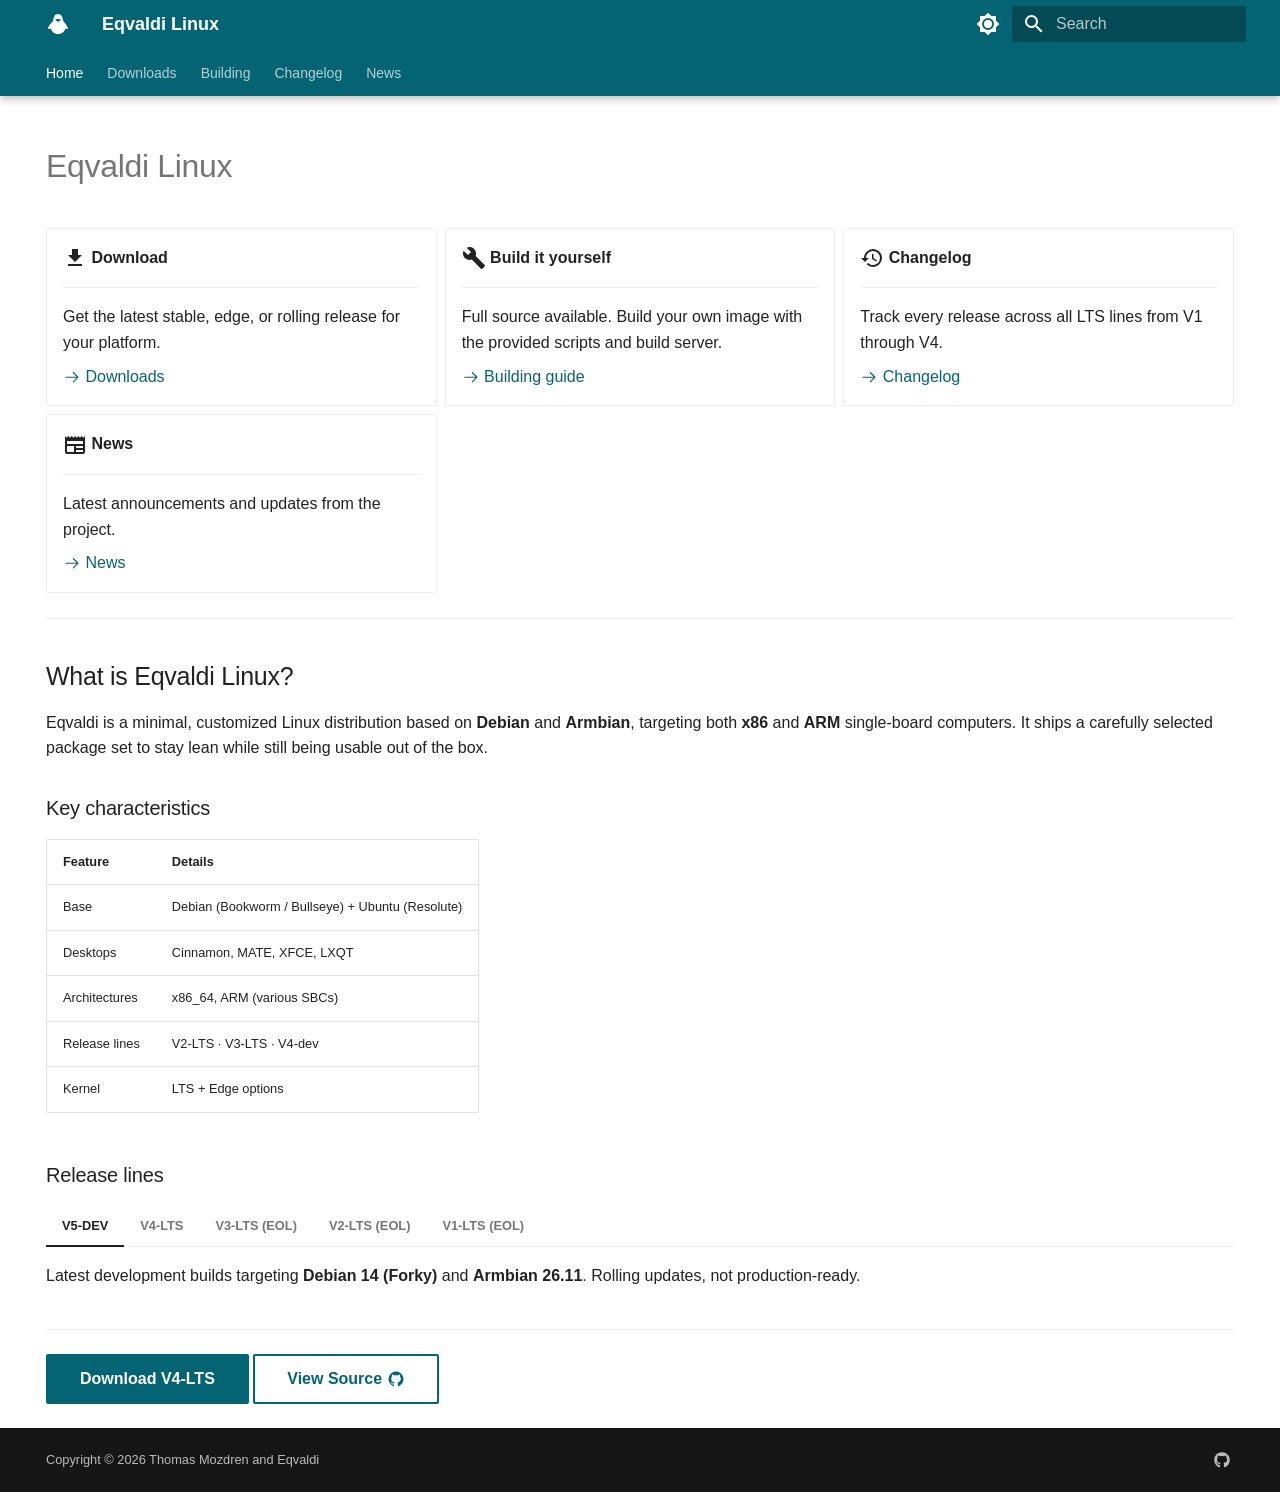
==== commit 2a223eb2: "Deployed 4c5dcf3 with MkDocs version: 1.6.1" ====
--- a/index.html
+++ b/index.html
@@ -816,7 +816,7 @@
 </tr>
 <tr>
 <td>Desktops</td>
-<td>Cinnamon, MATE, XFCE</td>
+<td>Cinnamon, MATE, XFCE, LXQT</td>
 </tr>
 <tr>
 <td>Architectures</td>
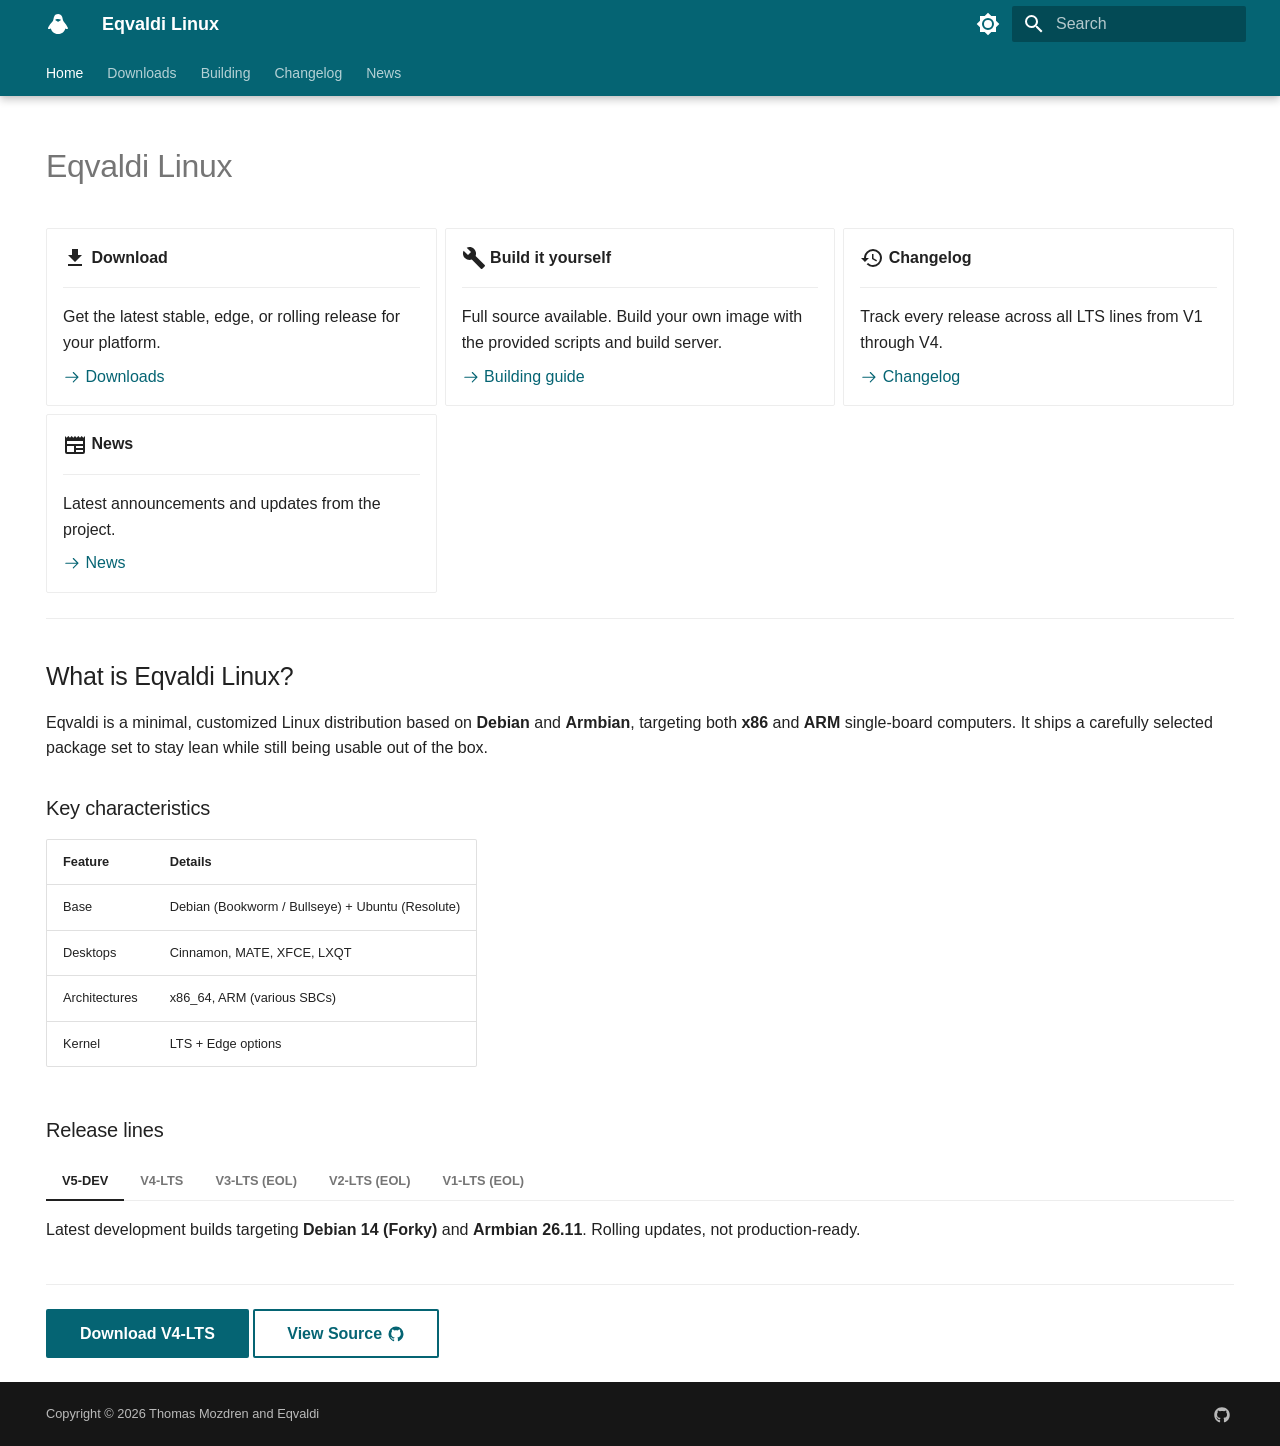
==== commit b77ef61b: "Deployed 335b286 with MkDocs version: 1.6.1" ====
--- a/index.html
+++ b/index.html
@@ -22,8 +22,8 @@
         
       
       
-      <link rel="icon" href="assets/logo.jpg">
-      <meta name="generator" content="mkdocs-1.6.1, mkdocs-material-9.8.1">
+      <link rel="icon" href="assets/logo.png">
+      <meta name="generator" content="mkdocs-1.6.1, mkdocs-material-9.8.2">
     
     
       
@@ -823,10 +823,6 @@
 <td>x86_64, ARM (various SBCs)</td>
 </tr>
 <tr>
-<td>Release lines</td>
-<td>V2-LTS · V3-LTS · V4-dev</td>
-</tr>
-<tr>
 <td>Kernel</td>
 <td>LTS + Edge options</td>
 </tr>
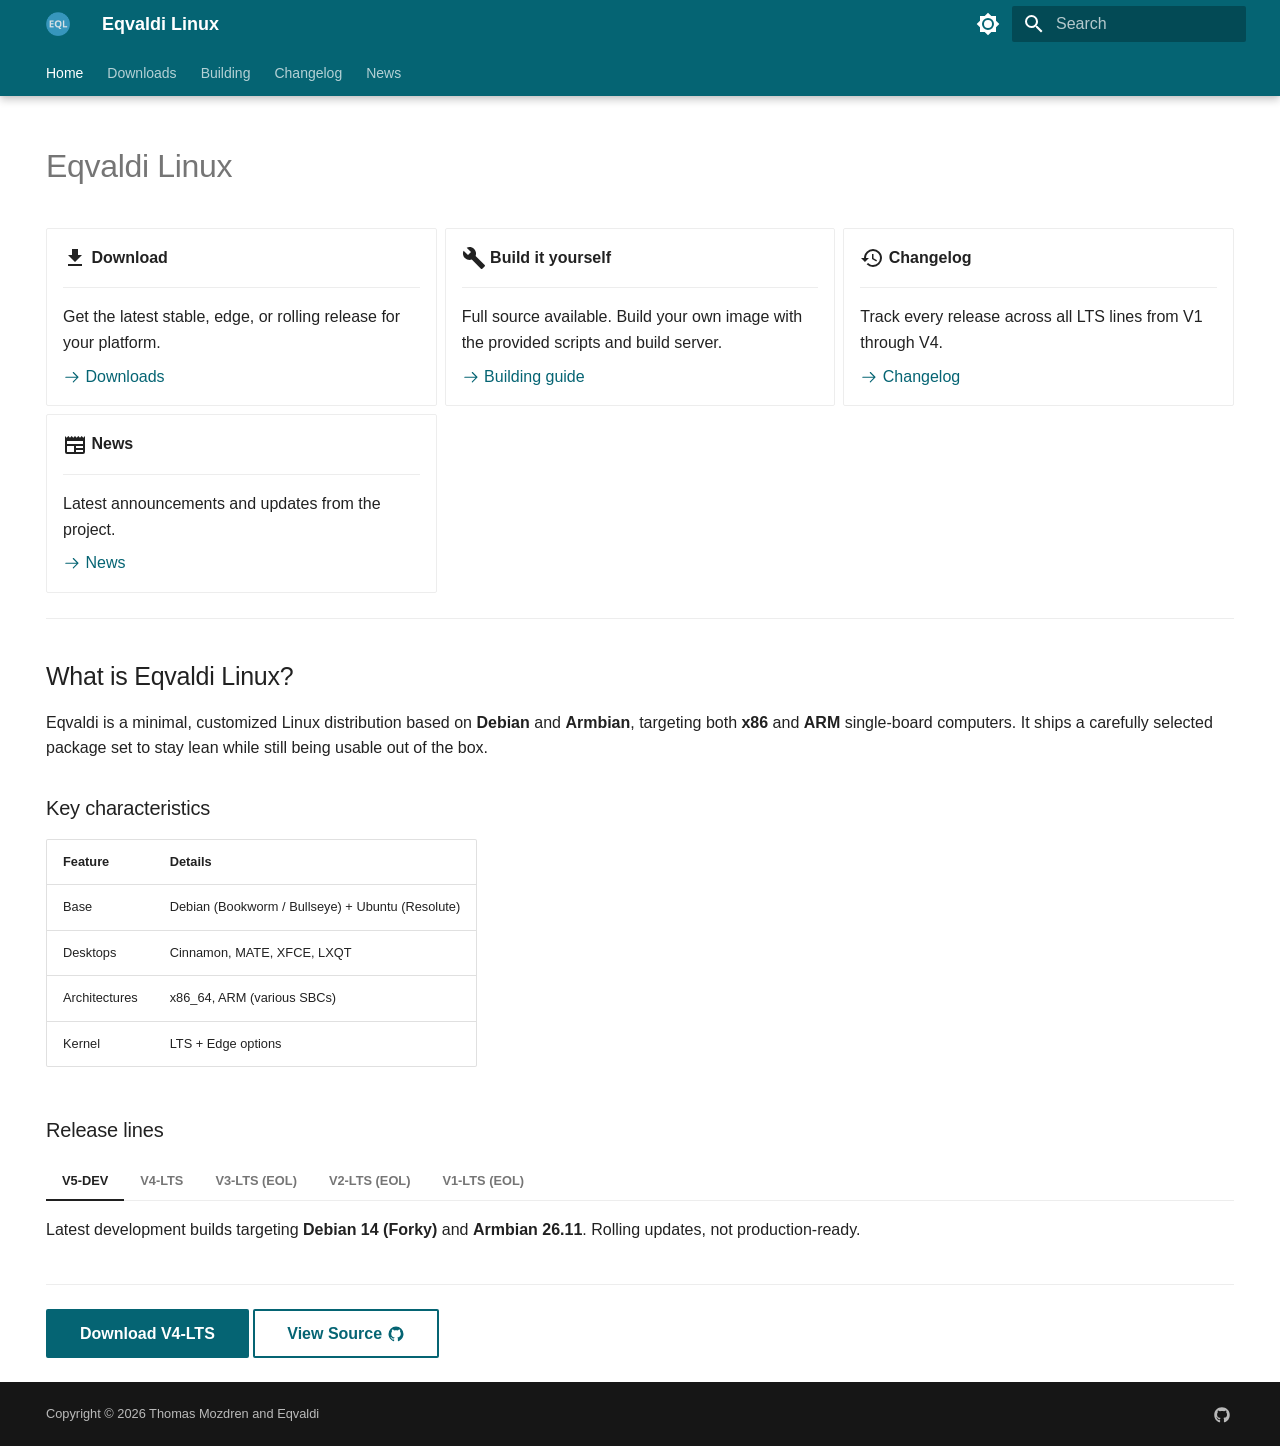
==== commit 09a3503d: "Deployed 4de5440 with MkDocs version: 1.6.1" ====
--- a/index.html
+++ b/index.html
@@ -100,8 +100,7 @@
   <nav class="md-header__inner md-grid" aria-label="Header">
     <a href="." title="Eqvaldi Linux" class="md-header__button md-logo" aria-label="Eqvaldi Linux" data-md-component="logo">
       
-  
-  <svg xmlns="http://www.w3.org/2000/svg" viewBox="0 0 24 24"><path d="M14.62 8.35c-.42.28-1.75 1.04-1.95 1.19-.39.31-.75.29-1.14-.01-.2-.16-1.53-.92-1.95-1.19-.48-.31-.45-.7.08-.92 1.64-.69 3.28-.64 4.91.03.49.21.51.6.05.9m7.22 7.28c-.93-2.09-2.2-3.99-3.84-5.66a4.3 4.3 0 0 1-1.06-1.88c-.1-.33-.17-.67-.24-1.01-.2-.88-.29-1.78-.7-2.61-.73-1.58-2-2.4-3.84-2.47-1.81.05-3.16.81-3.95 2.4-.21.43-.36.88-.46 1.34-.17.76-.32 1.55-.5 2.32-.15.65-.45 1.21-.96 1.71-1.61 1.57-2.9 3.37-3.88 5.35-.14.29-.28.58-.37.88-.19.66.29 1.12.99.96.44-.09.88-.18 1.3-.31.41-.15.57-.05.67.35.65 2.15 2.07 3.66 4.24 4.5 4.12 1.56 8.93-.66 9.97-4.58.07-.27.17-.37.47-.27.46.14.93.24 1.4.35.49.09.85-.16.92-.64.03-.26-.06-.49-.16-.73"/></svg>
+  <img src="assets/logo.png" alt="logo">
 
     </a>
     <label class="md-header__button md-icon" for="__drawer">
@@ -337,8 +336,7 @@
   <label class="md-nav__title" for="__drawer">
     <a href="." title="Eqvaldi Linux" class="md-nav__button md-logo" aria-label="Eqvaldi Linux" data-md-component="logo">
       
-  
-  <svg xmlns="http://www.w3.org/2000/svg" viewBox="0 0 24 24"><path d="M14.62 8.35c-.42.28-1.75 1.04-1.95 1.19-.39.31-.75.29-1.14-.01-.2-.16-1.53-.92-1.95-1.19-.48-.31-.45-.7.08-.92 1.64-.69 3.28-.64 4.91.03.49.21.51.6.05.9m7.22 7.28c-.93-2.09-2.2-3.99-3.84-5.66a4.3 4.3 0 0 1-1.06-1.88c-.1-.33-.17-.67-.24-1.01-.2-.88-.29-1.78-.7-2.61-.73-1.58-2-2.4-3.84-2.47-1.81.05-3.16.81-3.95 2.4-.21.43-.36.88-.46 1.34-.17.76-.32 1.55-.5 2.32-.15.65-.45 1.21-.96 1.71-1.61 1.57-2.9 3.37-3.88 5.35-.14.29-.28.58-.37.88-.19.66.29 1.12.99.96.44-.09.88-.18 1.3-.31.41-.15.57-.05.67.35.65 2.15 2.07 3.66 4.24 4.5 4.12 1.56 8.93-.66 9.97-4.58.07-.27.17-.37.47-.27.46.14.93.24 1.4.35.49.09.85-.16.92-.64.03-.26-.06-.49-.16-.73"/></svg>
+  <img src="assets/logo.png" alt="logo">
 
     </a>
     Eqvaldi Linux
